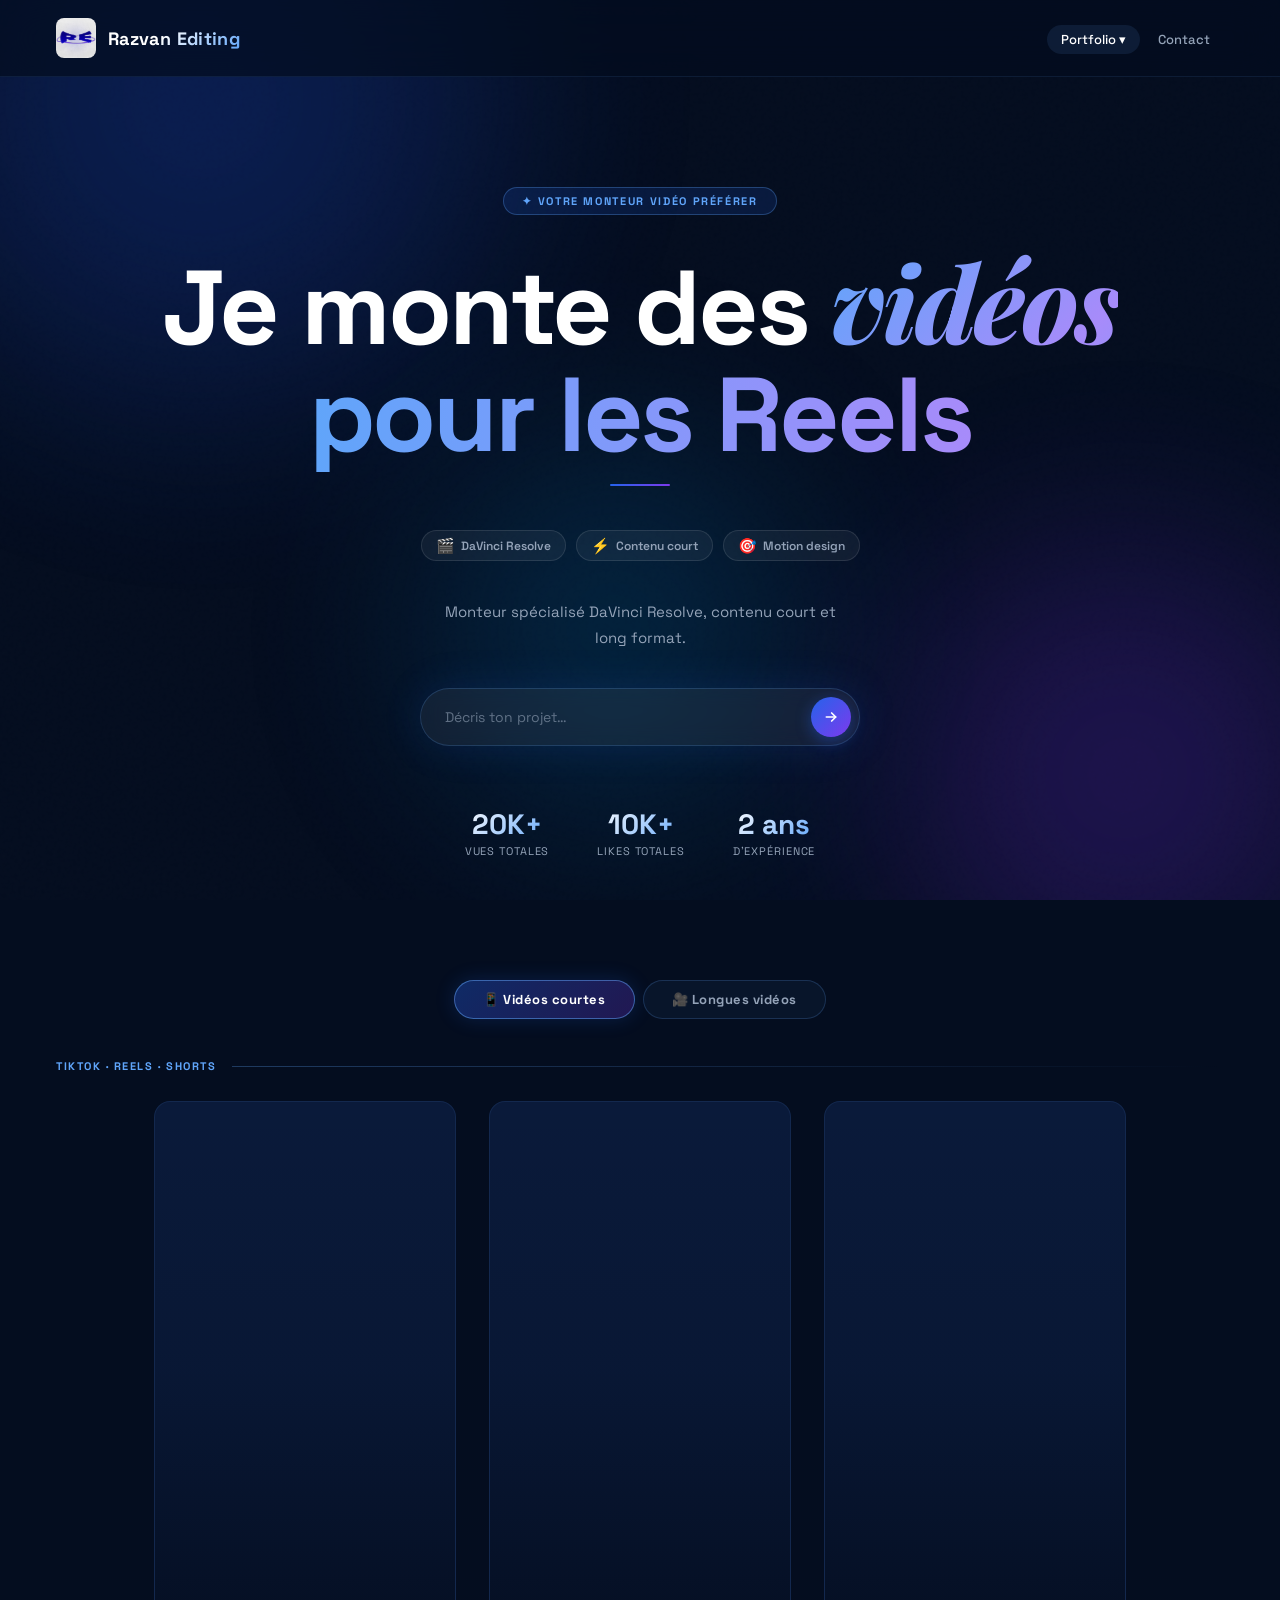
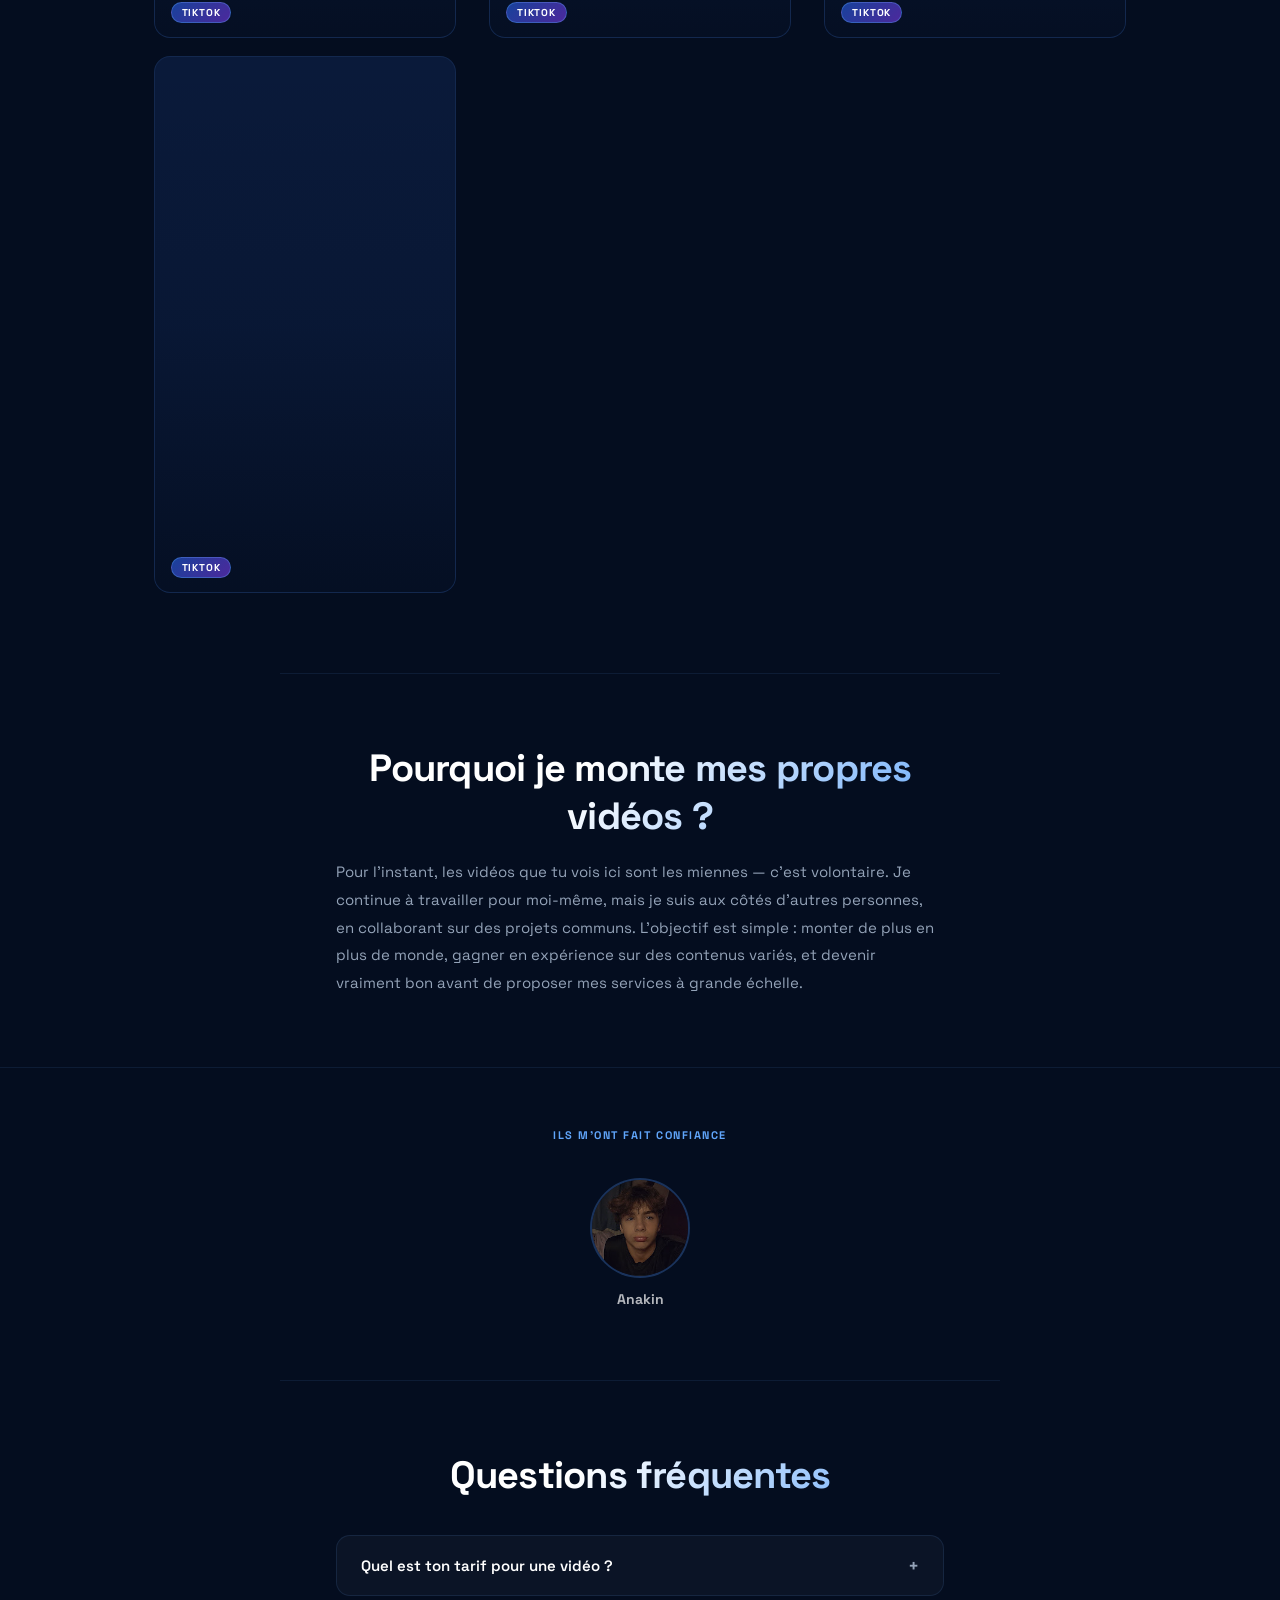
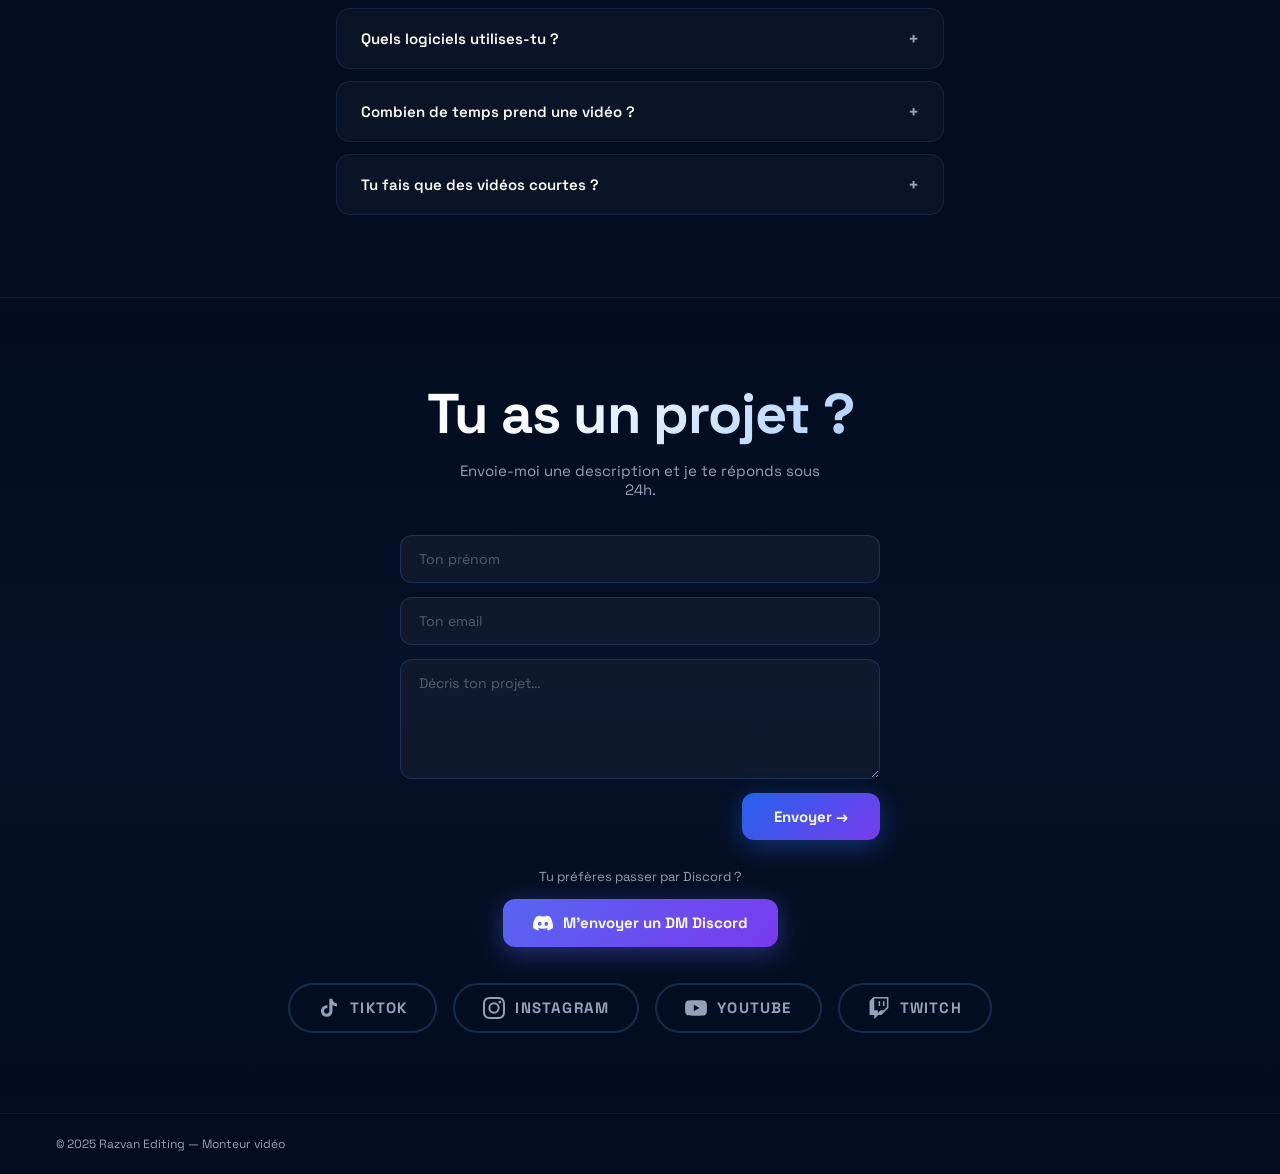
==== index.html @ 9ea4e670 "Update index.html" ====
<!DOCTYPE html>
<html lang="fr">
<head>
<meta charset="UTF-8"/>
<meta name="viewport" content="width=device-width,initial-scale=1.0"/>
<title>Razvan — Monteur vidéo</title>
<link rel="icon" href="favicon.ico"/>
<link href="https://fonts.googleapis.com/css2?family=Space+Grotesk:wght@400;500;700;800&family=Playfair+Display:ital@1&display=swap" rel="stylesheet"/>
<style>
*,*::before,*::after{box-sizing:border-box;margin:0;padding:0}
:root{
  --deep:#040d1f;
  --mid:#0a1a3a;
  --bright:#1a3a7a;
  --glow:#2563eb;
  --light:#60a5fa;
  --pale:#bfdbfe;
  --violet:#7c3aed;
  --white:#ffffff;
  --gray:#94a3b8;
  --radius:16px;
  --gap:18px;
}
html{scroll-behavior:smooth}
body{background:var(--deep);color:var(--white);font-family:'Space Grotesk',sans-serif;min-height:100vh;overflow-x:hidden}
body::before{content:'';position:fixed;inset:0;background-image:url("data:image/svg+xml,%3Csvg viewBox='0 0 256 256' xmlns='http://www.w3.org/2000/svg'%3E%3Cfilter id='n'%3E%3CfeTurbulence type='fractalNoise' baseFrequency='0.9' numOctaves='4' stitchTiles='stitch'/%3E%3C/filter%3E%3Crect width='100%25' height='100%25' filter='url(%23n)' opacity='0.04'/%3E%3C/svg%3E");pointer-events:none;z-index:0;opacity:.4}

/* orbs */
.bg-orbs{position:fixed;inset:0;pointer-events:none;z-index:0;overflow:hidden}
.orb{position:absolute;border-radius:50%;filter:blur(90px);opacity:.32;animation:drift 14s ease-in-out infinite}
.orb1{width:700px;height:700px;background:radial-gradient(circle,#1d4ed8,transparent);top:-250px;left:-150px}
.orb2{width:550px;height:550px;background:radial-gradient(circle,#6d28d9,transparent);bottom:-150px;right:-120px;animation-delay:-5s}
.orb3{width:450px;height:450px;background:radial-gradient(circle,#0369a1,transparent);top:45%;left:48%;transform:translateX(-50%);animation-delay:-10s}
@keyframes drift{0%,100%{transform:translateY(0) scale(1)}50%{transform:translateY(-28px) scale(1.04)}}

/* ── NAV ── */
nav{position:sticky;top:0;z-index:200;display:flex;align-items:center;justify-content:space-between;padding:18px 56px;background:rgba(4,13,31,.72);backdrop-filter:blur(22px);border-bottom:1px solid rgba(96,165,250,.1)}
.logo-wrap{display:flex;align-items:center;gap:12px;text-decoration:none;cursor:pointer}
#logo-img{width:40px;height:40px;object-fit:contain;display:none;border-radius:8px}
.logo-svg-default{width:40px;height:40px;flex-shrink:0}
.logo-name{font-size:18px;font-weight:800;letter-spacing:.02em;background:linear-gradient(135deg,var(--white) 40%,var(--light));-webkit-background-clip:text;-webkit-text-fill-color:transparent;background-clip:text}
.nav-links{display:flex;gap:4px;list-style:none}
.nav-links a{font-size:13px;color:var(--gray);text-decoration:none;transition:color .2s;font-weight:500;padding:6px 14px;border-radius:20px}
.nav-links a:hover,.nav-links a.active{color:var(--white);background:rgba(96,165,250,.1)}
.nav-dropdown{position:relative}
.nav-dropdown-menu{display:none;position:absolute;top:100%;left:0;background:rgba(10,26,58,.95);backdrop-filter:blur(20px);border:1px solid rgba(96,165,250,.15);border-radius:12px;padding:8px;min-width:200px;z-index:300;flex-direction:column;gap:2px}
.nav-dropdown:hover .nav-dropdown-menu{display:flex}
.nav-dropdown-menu a{font-size:13px;color:var(--gray);text-decoration:none;padding:8px 14px;border-radius:8px;transition:all .2s;white-space:nowrap;display:block}
.nav-dropdown-menu a:hover{color:var(--white);background:rgba(96,165,250,.1)}

/* ── TABS ── */
.tabs-bar{position:relative;z-index:1;display:flex;align-items:center;justify-content:center;gap:8px;padding:32px 56px 0}
.tab-btn{
  font-size:13px;font-weight:700;letter-spacing:.04em;
  padding:10px 28px;border-radius:30px;border:1.5px solid rgba(96,165,250,.2);
  background:rgba(96,165,250,.05);color:var(--gray);cursor:pointer;
  transition:all .25s;font-family:'Space Grotesk',sans-serif;
}
.tab-btn:hover{color:var(--white);border-color:rgba(96,165,250,.4)}
.tab-btn.active{background:linear-gradient(135deg,rgba(37,99,235,.35),rgba(124,58,237,.25));border-color:rgba(96,165,250,.5);color:var(--white);box-shadow:0 0 20px rgba(37,99,235,.2)}

/* ── HERO ── */
.hero{position:relative;z-index:1;display:flex;flex-direction:column;align-items:center;justify-content:center;text-align:center;padding:110px 24px 90px;min-height:90vh}
.hero-tag{display:inline-block;font-size:11px;font-weight:700;letter-spacing:.15em;text-transform:uppercase;color:var(--light);background:rgba(37,99,235,.15);border:1px solid rgba(96,165,250,.3);border-radius:20px;padding:6px 18px;margin-bottom:32px;animation:fadeDown .8s ease both}
.hero-h1{font-size:clamp(48px,8.5vw,105px);font-weight:800;line-height:1.02;letter-spacing:-.03em;margin-bottom:12px}
.word{display:inline-block;opacity:0;transform:translateY(40px);animation:wordUp .7s ease forwards}
.word-plain{color:var(--white)}
.word-grad{background:linear-gradient(135deg,var(--light) 0%,#a78bfa 50%,var(--light) 100%);background-size:200% auto;-webkit-background-clip:text;-webkit-text-fill-color:transparent;background-clip:text;animation:wordUp .7s ease forwards,shimmer 4s linear infinite 1s}
.word-italic{font-family:'Playfair Display',serif;font-style:italic}
@keyframes wordUp{to{opacity:1;transform:translateY(0)}}
@keyframes shimmer{0%{background-position:0% center}100%{background-position:200% center}}
@keyframes fadeDown{from{opacity:0;transform:translateY(-16px)}to{opacity:1;transform:translateY(0)}}
#rotateur{display:block;background:linear-gradient(90deg,var(--light),#a78bfa);-webkit-background-clip:text;-webkit-text-fill-color:transparent;background-clip:text;transition:opacity .3s,transform .3s;min-height:1.05em}
.hero-tools{display:flex;align-items:center;gap:10px;margin:20px 0;flex-wrap:wrap;justify-content:center;animation:fadeDown 1s .7s ease both}
.tool-badge{display:flex;align-items:center;gap:6px;font-size:12px;font-weight:600;color:var(--gray);background:rgba(255,255,255,.05);border:1px solid rgba(255,255,255,.1);border-radius:20px;padding:5px 14px}
.tool-badge span{font-size:15px}
.hero-sub{color:var(--gray);font-size:15px;max-width:400px;line-height:1.7;margin:18px auto 38px;animation:fadeDown 1s .9s ease both}
.hero-line{width:60px;height:2px;margin:0 auto 24px;background:linear-gradient(90deg,var(--glow),var(--violet));border-radius:2px;animation:fadeDown 1s .65s ease both}
.hero-form{display:flex;align-items:center;gap:10px;background:rgba(255,255,255,.06);border:1.5px solid rgba(96,165,250,.2);border-radius:50px;padding:8px 8px 8px 24px;max-width:440px;width:100%;backdrop-filter:blur(10px);box-shadow:0 0 40px rgba(37,99,235,.15);animation:fadeDown 1s 1.1s ease both}
.hero-form input{flex:1;border:none;outline:none;background:transparent;font-family:'Space Grotesk',sans-serif;font-size:14px;color:var(--white)}
.hero-form input::placeholder{color:rgba(148,163,184,.6)}
.hero-form button{width:40px;height:40px;border:none;border-radius:50%;background:linear-gradient(135deg,var(--glow),var(--violet));color:#fff;cursor:pointer;display:flex;align-items:center;justify-content:center;flex-shrink:0;transition:transform .15s,box-shadow .2s;box-shadow:0 4px 16px rgba(37,99,235,.4)}
.hero-form button:hover{transform:scale(1.1);box-shadow:0 6px 24px rgba(37,99,235,.6)}
.hero-form button svg{width:16px;height:16px}
.stats-bar{display:flex;gap:48px;margin-top:60px;flex-wrap:wrap;justify-content:center;animation:fadeDown 1s 1.3s ease both}
.stat{text-align:center}
.stat-num{font-size:28px;font-weight:800;background:linear-gradient(135deg,var(--white),var(--light));-webkit-background-clip:text;-webkit-text-fill-color:transparent;background-clip:text}
.stat-label{font-size:11px;color:var(--gray);letter-spacing:.08em;text-transform:uppercase;margin-top:2px}

/* ── SECTION HEADER ── */
.sec-head{position:relative;z-index:1;padding:40px 56px 28px;display:flex;align-items:center;gap:16px;flex-wrap:wrap}
.sec-head h2{font-size:11px;font-weight:700;letter-spacing:.14em;text-transform:uppercase;color:var(--light);white-space:nowrap}
.sec-head-line{flex:1;height:1px;background:linear-gradient(90deg,rgba(96,165,250,.3),transparent)}

/* ── GRILLE TIKTOK (9:16) ── */
.grid-tiktok{position:relative;z-index:1;display:grid;grid-template-columns:repeat(3,1fr);gap:var(--gap);padding:0 56px 80px;max-width:1100px;margin:0 auto;justify-items:center}
.card-tiktok{aspect-ratio:9/16;width:100%}
@media(max-width:700px){.grid-tiktok{grid-template-columns:repeat(2,1fr);padding:0 20px 60px;max-width:600px}}
@media(max-width:430px){.grid-tiktok{grid-template-columns:1fr;padding:0 16px 50px;max-width:280px}}

/* ── GRILLE LONGUES VIDÉOS (16:9) ── */
.grid-long{position:relative;z-index:1;display:grid;grid-template-columns:repeat(2,1fr);gap:24px;padding:0 56px 80px;max-width:960px;margin:0 auto;justify-items:center}
@media(max-width:700px){.grid-long{grid-template-columns:1fr;padding:0 20px 60px}}

/* ── CARD BASE ── */
.card-wrap{display:flex;flex-direction:column;opacity:0;transform:translateY(30px);transition:opacity .5s,transform .5s;text-decoration:none;color:var(--white);}
.card-wrap.visible{opacity:1;transform:translateY(0)}
.card{position:relative;border-radius:var(--radius);overflow:hidden;background:var(--mid);border:1px solid rgba(96,165,250,.1);cursor:pointer;transition:transform .3s cubic-bezier(.34,1.56,.64,1),box-shadow .3s;display:block;}
.card-wrap.visible .card:hover{transform:translateY(-6px) scale(1.02);box-shadow:0 24px 60px rgba(37,99,235,.3),0 0 0 1px rgba(96,165,250,.3)}
.card img,.card video,.card iframe{width:100%;height:100%;object-fit:cover;display:block;transition:transform .4s;border:none;}
.card:hover img,.card:hover video{transform:scale(1.04)}
.card::after{content:'';position:absolute;inset:0;background:linear-gradient(to top,rgba(4,13,31,.85) 0%,rgba(4,13,31,.2) 50%,transparent 100%);pointer-events:none}
.card::before{content:'';position:absolute;inset:0;border-radius:var(--radius);z-index:3;box-shadow:inset 0 0 0 1.5px rgba(96,165,250,0);transition:box-shadow .3s;pointer-events:none}
.card-wrap.visible .card:hover::before{box-shadow:inset 0 0 0 1.5px rgba(96,165,250,.5)}

/* description sous la card */
.card-desc{font-size:13px;color:var(--gray);line-height:1.6;padding:12px 4px 4px;display:none;}
.card-desc.has-text{display:block;}

/* tiktok cards = 9:16 avec bords arrondis */
.card-tiktok{border-radius:var(--radius)!important;aspect-ratio:9/16;width:100%}
.card-wrap.visible .card-tiktok:hover{transform:scale(1.03);box-shadow:0 0 0 2px rgba(96,165,250,.6)}
/* long cards = 16:9 mais plus petit */
.card-long{aspect-ratio:16/9;width:100%}
.card-long .card-media{width:100%;height:100%;object-fit:cover}

.card-label{position:absolute;bottom:56px;left:16px;right:16px;z-index:2;font-size:clamp(15px,2.2vw,20px);font-weight:800;text-shadow:0 2px 10px rgba(0,0,0,.5);line-height:1.2}
.card-long .card-label{bottom:46px;font-size:14px}
.card-meta{position:absolute;bottom:14px;left:16px;right:16px;z-index:2;display:flex;align-items:center;justify-content:space-between;gap:8px}
.card-views{font-size:12px;color:rgba(255,255,255,.65);font-weight:600}
.badge{font-size:10px;font-weight:700;letter-spacing:.08em;text-transform:uppercase;background:linear-gradient(135deg,rgba(37,99,235,.6),rgba(124,58,237,.6));backdrop-filter:blur(8px);border:1px solid rgba(96,165,250,.35);color:#fff;border-radius:20px;padding:3px 10px}

/* duration badge for long videos */
.duration-badge{position:absolute;top:12px;right:12px;z-index:3;font-size:11px;font-weight:700;background:rgba(0,0,0,.7);backdrop-filter:blur(4px);color:#fff;border-radius:6px;padding:3px 8px}

/* ── TAB PANELS ── */
.tab-panel{display:none}.tab-panel.active{display:block}

/* ── CONTACT ── */
.about-section{position:relative;z-index:1;padding:70px 56px;border-top:1px solid rgba(96,165,250,.1);max-width:720px;margin:0 auto;text-align:center}
.about-section h2{font-size:clamp(24px,3.2vw,38px);font-weight:800;letter-spacing:-.02em;margin-bottom:18px;background:linear-gradient(135deg,var(--white) 40%,var(--light));-webkit-background-clip:text;-webkit-text-fill-color:transparent;background-clip:text}
.about-section p{color:var(--gray);font-size:15px;line-height:1.85;white-space:pre-line;text-align:left}
.contact-section{position:relative;z-index:1;padding:80px 56px;text-align:center;border-top:1px solid rgba(96,165,250,.1)}
.contact-section::before{content:'';position:absolute;inset:0;background:linear-gradient(180deg,transparent,rgba(37,99,235,.05),transparent);pointer-events:none}
.contact-section h2{font-size:clamp(30px,4.5vw,56px);font-weight:800;letter-spacing:-.02em;margin-bottom:12px;background:linear-gradient(135deg,var(--white) 40%,var(--light));-webkit-background-clip:text;-webkit-text-fill-color:transparent;background-clip:text}
.contact-section p{color:var(--gray);font-size:15px;margin-bottom:36px;max-width:360px;margin-left:auto;margin-right:auto}
.contact-form{display:flex;flex-direction:column;gap:14px;width:100%;max-width:480px;margin:0 auto}
.contact-form input,.contact-form textarea{width:100%;padding:14px 18px;border-radius:12px;border:1.5px solid rgba(96,165,250,.2);background:rgba(255,255,255,.04);font-family:'Space Grotesk',sans-serif;font-size:14px;color:var(--white);outline:none;resize:vertical;transition:border-color .2s,box-shadow .2s}
.contact-form input:focus,.contact-form textarea:focus{border-color:var(--glow);box-shadow:0 0 0 3px rgba(37,99,235,.2)}
.contact-form input::placeholder,.contact-form textarea::placeholder{color:rgba(148,163,184,.5)}
.contact-form textarea{min-height:120px}
.btn-primary{padding:14px 32px;background:linear-gradient(135deg,var(--glow),var(--violet));color:#fff;border:none;border-radius:12px;font-family:'Space Grotesk',sans-serif;font-size:15px;font-weight:700;cursor:pointer;transition:opacity .2s,transform .15s,box-shadow .2s;align-self:flex-end;box-shadow:0 6px 24px rgba(37,99,235,.4)}
.btn-primary:hover{opacity:.9;transform:translateY(-2px);box-shadow:0 10px 32px rgba(37,99,235,.5)}
.socials{display:flex;gap:16px;margin-top:36px;flex-wrap:wrap;justify-content:center}
.social-link{font-size:15px;font-weight:700;letter-spacing:.08em;text-transform:uppercase;color:var(--gray);text-decoration:none;border:2px solid rgba(96,165,250,.2);border-radius:30px;padding:12px 28px;transition:color .2s,border-color .2s,background .2s}
.social-link:hover{color:var(--white);border-color:var(--light);background:rgba(37,99,235,.15)}

/* ── FOOTER ── */
footer{position:relative;z-index:1;padding:22px 56px;border-top:1px solid rgba(96,165,250,.08);display:flex;justify-content:space-between;align-items:center;font-size:12px;color:var(--gray);flex-wrap:wrap;gap:10px}

/* ── CLIENTS ── */
.clients-section{position:relative;z-index:1;padding:60px 56px;text-align:center;border-top:1px solid rgba(96,165,250,.1)}
.clients-section h2{font-size:11px;font-weight:700;letter-spacing:.14em;text-transform:uppercase;color:var(--light);margin-bottom:36px}
.clients-grid{display:flex;justify-content:center;gap:48px;flex-wrap:wrap;align-items:center}
.client-card{display:flex;flex-direction:column;align-items:center;gap:12px;opacity:.7;transition:opacity .3s}
.client-card:hover{opacity:1}
.client-avatar{width:100px;height:100px;border-radius:50%;border:2px solid rgba(96,165,250,.3);overflow:hidden;background:var(--mid);transition:transform .3s,border-color .3s}
.client-card:hover .client-avatar{transform:scale(1.08);border-color:var(--light)}
.client-avatar img{width:100%;height:100%;object-fit:cover}
.client-name{font-size:14px;font-weight:700;color:var(--white)}
.client-role{font-size:12px;color:var(--gray)}

/* ── FAQ ── */
.faq-section{position:relative;z-index:1;padding:70px 56px;max-width:720px;margin:0 auto;text-align:center;border-top:1px solid rgba(96,165,250,.1)}
.faq-section h2{font-size:clamp(24px,3.2vw,38px);font-weight:800;letter-spacing:-.02em;margin-bottom:36px;background:linear-gradient(135deg,var(--white) 40%,var(--light));-webkit-background-clip:text;-webkit-text-fill-color:transparent;background-clip:text}
.faq-item{border:1.5px solid rgba(96,165,250,.12);border-radius:14px;margin-bottom:12px;overflow:hidden;background:rgba(255,255,255,.03);transition:border-color .3s}
.faq-item.open{border-color:rgba(96,165,250,.3)}
.faq-q{display:flex;align-items:center;justify-content:space-between;padding:18px 24px;cursor:pointer;font-size:15px;font-weight:600;color:var(--white);transition:color .2s}
.faq-q:hover{color:var(--light)}
.faq-arrow{font-size:18px;color:var(--gray);transition:transform .3s;flex-shrink:0;margin-left:12px}
.faq-item.open .faq-arrow{transform:rotate(45deg)}
.faq-a{max-height:0;overflow:hidden;transition:max-height .4s ease,padding .4s ease;padding:0 24px}
.faq-item.open .faq-a{max-height:300px;padding:0 24px 18px}
.faq-a p{font-size:14px;color:var(--gray);line-height:1.7;text-align:left}



/* ── TOAST ── */
#toast{position:fixed;bottom:32px;left:50%;transform:translateX(-50%) translateY(80px);background:linear-gradient(135deg,var(--glow),var(--violet));color:#fff;font-size:14px;font-weight:600;padding:12px 28px;border-radius:40px;opacity:0;transition:opacity .3s,transform .3s;z-index:9999;pointer-events:none;box-shadow:0 8px 32px rgba(37,99,235,.5)}
#toast.show{opacity:1;transform:translateX(-50%) translateY(0)}

/* ═══════════════════════════════
   ADMIN OVERLAY
═══════════════════════════════ */
#admin-overlay{display:none;position:fixed;inset:0;z-index:1000;background:rgba(4,13,31,.96);backdrop-filter:blur(18px);overflow-y:auto}
#admin-overlay.open{display:block}
.admin-wrap{max-width:860px;margin:0 auto;padding:48px 24px 80px}
.admin-header{display:flex;align-items:center;justify-content:space-between;margin-bottom:40px;padding-bottom:20px;border-bottom:1px solid rgba(96,165,250,.2)}
.admin-header h2{font-size:20px;font-weight:800;background:linear-gradient(135deg,var(--white),var(--light));-webkit-background-clip:text;-webkit-text-fill-color:transparent;background-clip:text}
.admin-close{width:36px;height:36px;border-radius:50%;border:1.5px solid rgba(96,165,250,.3);background:transparent;color:var(--gray);cursor:pointer;font-size:18px;display:flex;align-items:center;justify-content:center;transition:all .2s}
.admin-close:hover{color:var(--white);border-color:var(--white)}

/* Login */
#admin-login{display:flex;flex-direction:column;gap:16px;max-width:340px;margin:80px auto}
#admin-login h3{font-size:18px;font-weight:700;text-align:center;color:var(--white)}
#admin-login p{font-size:13px;color:var(--gray);text-align:center}
.admin-input{width:100%;padding:13px 18px;border-radius:10px;border:1.5px solid rgba(96,165,250,.2);background:rgba(255,255,255,.05);font-family:'Space Grotesk',sans-serif;font-size:14px;color:var(--white);outline:none}
.admin-input:focus{border-color:var(--glow);box-shadow:0 0 0 3px rgba(37,99,235,.2)}
.admin-input::placeholder{color:rgba(148,163,184,.5)}
.admin-btn{padding:13px;border-radius:10px;background:linear-gradient(135deg,var(--glow),var(--violet));color:#fff;border:none;font-family:'Space Grotesk',sans-serif;font-size:14px;font-weight:700;cursor:pointer;transition:opacity .2s}
.admin-btn:hover{opacity:.88}
#login-error{color:#f87171;font-size:13px;text-align:center;display:none}

/* Admin Tabs */
#admin-panel{display:none}
.admin-tabs{display:flex;gap:8px;margin-bottom:28px;flex-wrap:wrap}
.admin-tab-btn{padding:8px 22px;border-radius:20px;border:1.5px solid rgba(96,165,250,.2);background:transparent;color:var(--gray);font-family:'Space Grotesk',sans-serif;font-size:13px;font-weight:600;cursor:pointer;transition:all .2s}
.admin-tab-btn.active{background:rgba(37,99,235,.25);border-color:rgba(96,165,250,.5);color:var(--white)}
.admin-sub{display:none}.admin-sub.active{display:block}

/* Settings section */
.settings-grid{display:grid;grid-template-columns:repeat(2,1fr);gap:16px;margin-bottom:24px}
@media(max-width:600px){.settings-grid{grid-template-columns:1fr}}
.settings-card{background:rgba(255,255,255,.04);border:1.5px solid rgba(96,165,250,.12);border-radius:14px;padding:20px}
.settings-card h4{font-size:12px;font-weight:700;letter-spacing:.1em;text-transform:uppercase;color:var(--light);margin-bottom:16px}
.field-row{margin-bottom:14px}
.field-label{font-size:11px;color:var(--gray);font-weight:600;letter-spacing:.06em;text-transform:uppercase;margin-bottom:6px}
.field-input{width:100%;padding:10px 14px;border-radius:8px;border:1.5px solid rgba(96,165,250,.15);background:rgba(255,255,255,.04);font-family:'Space Grotesk',sans-serif;font-size:13px;color:var(--white);outline:none}
.field-input:focus{border-color:var(--glow)}
.field-input::placeholder{color:rgba(148,163,184,.4)}

/* logo upload */
.logo-preview-wrap{display:flex;align-items:center;gap:14px;margin-bottom:14px}
.logo-preview-box{width:56px;height:56px;border-radius:10px;border:1.5px solid rgba(96,165,250,.2);background:rgba(255,255,255,.05);display:flex;align-items:center;justify-content:center;overflow:hidden;flex-shrink:0}
.logo-preview-box img{width:100%;height:100%;object-fit:contain}
.upload-btn-label{display:inline-block;padding:9px 18px;border-radius:8px;border:1.5px solid rgba(96,165,250,.3);background:rgba(37,99,235,.1);color:var(--light);font-size:13px;font-weight:600;cursor:pointer;transition:all .2s}
.upload-btn-label:hover{background:rgba(37,99,235,.25);border-color:var(--light)}
#logo-file-input{display:none}
.remove-logo-btn{background:rgba(248,113,113,.1);border:1px solid rgba(248,113,113,.3);color:#f87171;border-radius:8px;padding:6px 14px;font-size:12px;font-weight:600;cursor:pointer;transition:all .2s;font-family:'Space Grotesk',sans-serif}
.remove-logo-btn:hover{background:rgba(248,113,113,.25)}
.client-admin-item{display:flex;align-items:center;gap:14px;padding:14px;border-radius:12px;border:1.5px solid rgba(96,165,250,.12);background:rgba(255,255,255,.03);margin-bottom:10px}
.client-admin-avatar{width:56px;height:56px;border-radius:50%;overflow:hidden;background:rgba(255,255,255,.06);border:1.5px solid rgba(96,165,250,.2);display:flex;align-items:center;justify-content:center;flex-shrink:0;font-size:20px;font-weight:800;color:var(--light)}
.client-admin-avatar img{width:100%;height:100%;object-fit:cover}
.client-admin-fields{flex:1;min-width:0;display:flex;flex-direction:column;gap:8px}
.client-admin-fields .field-input{max-width:280px}
.client-admin-actions{display:flex;gap:8px;flex-wrap:wrap;align-items:center}
.client-admin-actions input[type=file]{display:none}

/* video items */
.video-item{background:rgba(255,255,255,.04);border:1.5px solid rgba(96,165,250,.12);border-radius:14px;padding:20px;margin-bottom:14px}
.video-item-header{display:flex;align-items:center;justify-content:space-between;margin-bottom:16px}
.video-item-num{font-size:11px;font-weight:700;letter-spacing:.1em;text-transform:uppercase;color:var(--light)}
.video-item-del{background:rgba(248,113,113,.12);border:1px solid rgba(248,113,113,.3);color:#f87171;border-radius:8px;padding:5px 12px;font-size:12px;font-weight:600;cursor:pointer;transition:all .2s}
.video-item-del:hover{background:rgba(248,113,113,.3)}
.field-grid{display:grid;grid-template-columns:1fr 1fr;gap:12px}
.field-full{grid-column:1/-1}

/* admin actions */
.admin-actions{display:flex;gap:12px;margin-top:28px;flex-wrap:wrap;align-items:center}
.admin-actions button{padding:11px 22px;border-radius:10px;font-family:'Space Grotesk',sans-serif;font-size:13px;font-weight:700;cursor:pointer;transition:all .2s}
.add-vid-btn{background:rgba(37,99,235,.18);border:1.5px solid rgba(96,165,250,.3);color:var(--light)}
.add-vid-btn:hover{background:rgba(37,99,235,.3)}
.save-btn{background:linear-gradient(135deg,var(--glow),var(--violet));border:none;color:#fff;box-shadow:0 6px 20px rgba(37,99,235,.4)}
.save-btn:hover{opacity:.9;transform:translateY(-1px)}
.logout-btn{background:transparent;border:1.5px solid rgba(148,163,184,.2);color:var(--gray);margin-left:auto}
.logout-btn:hover{color:var(--white);border-color:var(--white)}

@media(max-width:600px){nav{padding:14px 18px}.sec-head,.tabs-bar{padding-left:18px;padding-right:18px}.grid-long,.contact-section,footer{padding-left:16px;padding-right:16px}footer{flex-direction:column;text-align:center}.tabs-bar{padding:20px 12px 0;gap:6px}.tab-btn{font-size:12px;padding:8px 14px}}
  /* ── CHAT WIDGET ── */
#chat-widget{position:fixed;bottom:24px;right:24px;z-index:9998}
#chat-fab{width:56px;height:56px;border-radius:50%;border:none;background:linear-gradient(135deg,var(--glow),var(--violet));color:#fff;font-size:24px;cursor:pointer;box-shadow:0 4px 24px rgba(37,99,235,.5);transition:transform .2s,box-shadow .2s;display:flex;align-items:center;justify-content:center}
#chat-fab:hover{transform:scale(1.1);box-shadow:0 8px 32px rgba(37,99,235,.6)}
#chat-fab svg{width:26px;height:26px}
#chat-panel{position:absolute;bottom:72px;right:0;width:340px;max-height:480px;background:rgba(10,26,58,.95);backdrop-filter:blur(20px);border:1px solid rgba(96,165,250,.2);border-radius:16px;overflow:hidden;display:none;flex-direction:column;box-shadow:0 16px 48px rgba(0,0,0,.5)}
#chat-panel.open{display:flex}
#chat-header{padding:14px 18px;background:linear-gradient(135deg,rgba(37,99,235,.3),rgba(124,58,237,.2));display:flex;align-items:center;justify-content:space-between;flex-shrink:0}
#chat-header h3{font-size:14px;font-weight:700}
#chat-close{width:28px;height:28px;border-radius:50%;border:none;background:rgba(255,255,255,.1);color:var(--gray);cursor:pointer;font-size:14px;display:flex;align-items:center;justify-content:center;transition:all .2s}
#chat-close:hover{color:var(--white);background:rgba(255,255,255,.2)}
#chat-messages{flex:1;overflow-y:auto;padding:14px 18px;display:flex;flex-direction:column;gap:10px;max-height:320px}
.chat-msg{font-size:13px;line-height:1.5;padding:10px 14px;border-radius:12px;max-width:85%;animation:fadeUp .3s ease both}
.chat-msg.incoming{background:rgba(255,255,255,.08);color:var(--white);align-self:flex-start;border-bottom-left-radius:4px}
.chat-msg.outgoing{background:linear-gradient(135deg,var(--glow),var(--violet));color:#fff;align-self:flex-end;border-bottom-right-radius:4px}
.chat-msg.system{background:rgba(96,165,250,.1);color:var(--light);align-self:center;font-size:12px;max-width:90%;border-radius:20px;padding:6px 14px}
@keyframes fadeUp{from{opacity:0;transform:translateY(10px)}to{opacity:1;transform:translateY(0)}}
#chat-input-area{padding:12px 14px;border-top:1px solid rgba(96,165,250,.1);display:flex;gap:8px;flex-shrink:0}
#chat-input{flex:1;padding:10px 14px;border-radius:10px;border:1.5px solid rgba(96,165,250,.2);background:rgba(255,255,255,.05);font-family:'Space Grotesk',sans-serif;font-size:13px;color:var(--white);outline:none}
#chat-input:focus{border-color:var(--glow)}
#chat-input::placeholder{color:rgba(148,163,184,.5)}
#chat-send{width:40px;height:40px;border:none;border-radius:10px;background:linear-gradient(135deg,var(--glow),var(--violet));color:#fff;cursor:pointer;display:flex;align-items:center;justify-content:center;flex-shrink:0;transition:transform .15s,box-shadow .2s}
#chat-send:hover{transform:scale(1.05);box-shadow:0 4px 16px rgba(37,99,235,.4)}
#chat-send svg{width:16px;height:16px}

/* ── CHAT ADMIN ── */
.chat-admin-messages{display:flex;flex-direction:column;gap:8px;max-height:350px;overflow-y:auto;padding:10px;background:rgba(0,0,0,.2);border-radius:10px;margin-bottom:12px}
.chat-admin-msg{font-size:13px;line-height:1.5;padding:10px 14px;border-radius:12px;max-width:85%;animation:fadeUp .3s ease both}
.chat-admin-msg.visitor{background:rgba(255,255,255,.08);color:var(--white);align-self:flex-start;border-bottom-left-radius:4px}
.chat-admin-msg.admin-reply{background:linear-gradient(135deg,var(--glow),var(--violet));color:#fff;align-self:flex-end;border-bottom-right-radius:4px}
.chat-admin-msg .chat-meta{font-size:11px;color:var(--gray);margin-top:4px;display:flex;justify-content:space-between;gap:8px}
.chat-admin-msg .chat-sender{font-weight:700;color:var(--light)}
.chat-admin-empty{text-align:center;color:var(--gray);font-size:13px;padding:20px}
.chat-admin-input-area{display:flex;gap:8px;align-items:center}
.chat-admin-input{flex:1;padding:10px 14px;border-radius:10px;border:1.5px solid rgba(96,165,250,.2);background:rgba(255,255,255,.05);font-family:'Space Grotesk',sans-serif;font-size:13px;color:var(--white);outline:none}
.chat-admin-input:focus{border-color:var(--glow)}
.chat-admin-input::placeholder{color:rgba(148,163,184,.5)}
.chat-admin-send{padding:10px 18px;border:none;border-radius:10px;background:linear-gradient(135deg,var(--glow),var(--violet));color:#fff;font-family:'Space Grotesk',sans-serif;font-size:13px;font-weight:700;cursor:pointer;transition:opacity .2s,transform .15s;white-space:nowrap}
.chat-admin-send:hover{opacity:.9;transform:translateY(-1px)}
.chat-admin-clear{margin-left:8px;padding:10px 14px;border:1.5px solid rgba(248,113,113,.3);background:rgba(248,113,113,.1);color:#f87171;border-radius:10px;font-family:'Space Grotesk',sans-serif;font-size:12px;font-weight:600;cursor:pointer;transition:all .2s;white-space:nowrap}
.chat-admin-clear:hover{background:rgba(248,113,113,.25)}
.chat-admin-status{font-size:12px;color:var(--gray);margin-bottom:8px}
.chat-admin-status.connected{color:#22c55e}
.chat-admin-status.error{color:#f87171}
</style>
</head>
<body>

<div class="bg-orbs"><div class="orb orb1"></div><div class="orb orb2"></div><div class="orb orb3"></div></div>

<!-- ── NAV ── -->
<nav>
  <div class="logo-wrap" id="logo-wrap">
    <!-- Logo SVG par défaut -->
    <svg class="logo-svg-default" id="logo-svg-default" viewBox="0 0 40 40" fill="none" xmlns="http://www.w3.org/2000/svg">
      <defs>
        <linearGradient id="lg1" x1="0" y1="0" x2="40" y2="40" gradientUnits="userSpaceOnUse"><stop offset="0%" stop-color="#60a5fa"/><stop offset="100%" stop-color="#a78bfa"/></linearGradient>
        <linearGradient id="lg2" x1="0" y1="40" x2="40" y2="0" gradientUnits="userSpaceOnUse"><stop offset="0%" stop-color="#2563eb"/><stop offset="100%" stop-color="#7c3aed"/></linearGradient>
      </defs>
      <rect width="40" height="40" rx="10" fill="url(#lg2)" opacity=".2"/>
      <path d="M10 8 h8 a7 7 0 0 1 0 14 h-8 Z" stroke="url(#lg1)" stroke-width="2.2" fill="none" stroke-linecap="round" stroke-linejoin="round"/>
      <path d="M18 22 L28 34" stroke="url(#lg1)" stroke-width="2.2" stroke-linecap="round"/>
      <circle cx="32" cy="10" r="3" fill="url(#lg1)"/>
    </svg>
    <!-- Logo image uploadé -->
    <img id="logo-img" src="" alt="Logo"/>
    <span class="logo-name" id="nav-name">Razvan</span>
  </div>
  <ul class="nav-links">
    <li class="nav-dropdown">
      <a href="#portfolio" class="nav-link-item active">Portfolio ▾</a>
      <div class="nav-dropdown-menu">
        <a href="#portfolio" class="nav-link-item" data-nav="short">📱 Vidéos courtes</a>
        <a href="#portfolio" class="nav-link-item" data-nav="long">🎥 Longues vidéos</a>
        <a href="#about">📝 À propos</a>
        <a href="#clients">🤝 Clients</a>
        <a href="#faq">❓ FAQ</a>
      </div>
    </li>
    <li><a href="#contact" class="nav-link-item">Contact</a></li>
  </ul>
</nav>

<!-- ── HERO ── -->
<section class="hero">
  <div class="hero-tag" id="hero-tag">✦ Monteur vidéo disponible</div>
  <h1 class="hero-h1">
    <span class="word word-plain" style="animation-delay:.1s">Je&nbsp;monte&nbsp;des&nbsp;</span><span class="word word-grad word-italic" style="animation-delay:.3s">vidéos</span><br>
    <span id="rotateur" style="opacity:0;transform:translateY(40px);display:inline-block">pour TikTok</span>
  </h1>
  <div class="hero-line"></div>
  <div class="hero-tools">
    <div class="tool-badge"><span>🎬</span> DaVinci Resolve</div>
    <div class="tool-badge"><span>⚡</span> Contenu court</div>
    <div class="tool-badge"><span>🎯</span> Motion design</div>
  </div>
  <p class="hero-sub" id="hero-sub">Monteur spécialisé DaVinci Resolve, contenu court et long format. Basé en France.</p>
  <div class="hero-form">
    <input type="text" id="hero-input" placeholder="Décris ton projet…"/>
    <button id="hero-btn" aria-label="Envoyer">
      <svg viewBox="0 0 24 24" fill="none" stroke="currentColor" stroke-width="2.5" stroke-linecap="round" stroke-linejoin="round"><line x1="5" y1="12" x2="19" y2="12"/><polyline points="13 6 19 12 13 18"/></svg>
    </button>
  </div>
  <div class="stats-bar" id="stats-bar">
    <div class="stat"><div class="stat-num" id="stat1-num">50M+</div><div class="stat-label" id="stat1-lbl">Vues totales</div></div>
    <div class="stat"><div class="stat-num" id="stat2-num">120+</div><div class="stat-label" id="stat2-lbl">Projets livrés</div></div>
    <div class="stat"><div class="stat-num" id="stat3-num">3 ans</div><div class="stat-label" id="stat3-lbl">D'expérience</div></div>
  </div>
</section>

<!-- ── TABS ── -->
<div class="tabs-bar" id="portfolio">
  <button class="tab-btn active" data-tab="short">📱 Vidéos courtes</button>
  <button class="tab-btn" data-tab="long">🎥 Longues vidéos</button>
</div>

<!-- ── PANEL COURTES ── -->
<div class="tab-panel active" id="panel-short">
  <div class="sec-head"><h2>TikTok · Reels · Shorts</h2><div class="sec-head-line"></div></div>
  <div class="grid-tiktok" id="grid-short"></div>
</div>

<!-- ── PANEL LONGUES ── -->
<div class="tab-panel" id="panel-long">
  <div class="sec-head"><h2>Long format · YouTube</h2><div class="sec-head-line"></div></div>
  <div class="grid-long" id="grid-long"></div>
</div>

<!-- ── À PROPOS DU MONTAGE ── -->
<section class="about-section" id="about">
  <h2 id="about-title">Pourquoi je fais du montage</h2>
  <p id="about-text"></p>
</section>


<!-- ── CLIENTS ── -->
<section class="clients-section" id="clients">
  <h2>Ils m'ont fait confiance</h2>
  <div class="clients-grid" id="clients-grid"></div>
</section>

<!-- ── FAQ ── -->
<section class="faq-section" id="faq">
  <h2>Questions fréquentes</h2>
  <div id="faq-list">
    <div class="faq-item">
      <div class="faq-q">Quel est ton tarif pour une vidéo ?<span class="faq-arrow">+</span></div>
      <div class="faq-a"><p>Short, Reel ou TikTok : à partir de 7&euro;<br>Vidéo YouTube de moins de 20 minutes : à partir de 25&euro;<br>Vidéo YouTube de plus de 20 minutes : à partir de 45&euro;</p></div>
    </div>
    <div class="faq-item">
      <div class="faq-q">Quels logiciels utilises-tu ?<span class="faq-arrow">+</span></div>
      <div class="faq-a"><p>Je monte sur DaVinci Resolve, un logiciel professionnel qui me permet de gérer le montage, l'étalonnage et le motion design dans un seul outil.</p></div>
    </div>
    <div class="faq-item">
      <div class="faq-q">Combien de temps prend une vidéo ?<span class="faq-arrow">+</span></div>
      <div class="faq-a"><p>Une vidéo peut me prendre entre 1h et 5h, ça dépend beaucoup du type de vidéo et de la complexité du montage.</p></div>
    </div>
    <div class="faq-item">
      <div class="faq-q">Tu fais que des vidéos courtes ?<span class="faq-arrow">+</span></div>
      <div class="faq-a"><p>Non, je fais aussi des vidéos longues. Tu peux les voir dans l'onglet "Longues vidéos" ci-dessus.</p></div>
    </div>
  </div>
</section>



<!-- ── CONTACT ── -->
<section class="contact-section" id="contact">
  <h2>Tu as un projet ?</h2>
  <p>Envoie-moi une description et je te réponds sous 24h.</p>
  <div class="contact-form">
    <input type="text" id="cf-nom" placeholder="Ton prénom"/>
    <input type="email" id="cf-email" placeholder="Ton email"/>
    <textarea id="cf-msg" placeholder="Décris ton projet…"></textarea>
    <button class="btn-primary" id="cf-btn">Envoyer →</button>
  </div>
  <div id="discord-dm-wrap" style="display:none;margin-top:28px">
    <p style="color:var(--gray);font-size:13px;margin-bottom:14px">Tu préfères passer par Discord ?</p>
    <a id="discord-dm-btn" href="#" target="_blank" rel="noopener"
       style="display:inline-flex;align-items:center;gap:10px;padding:14px 30px;background:linear-gradient(135deg,#5865F2,#7c3aed);color:#fff;border-radius:12px;font-family:'Space Grotesk',sans-serif;font-size:15px;font-weight:700;text-decoration:none;box-shadow:0 6px 24px rgba(88,101,242,.4);transition:opacity .2s,transform .15s">
      <svg viewBox="0 0 24 24" width="20" height="20" fill="currentColor" style="flex-shrink:0"><path d="M20.317 4.369a19.79 19.79 0 0 0-4.885-1.515.074.074 0 0 0-.079.037c-.21.375-.444.864-.608 1.25a18.27 18.27 0 0 0-5.487 0 12.64 12.64 0 0 0-.617-1.25.077.077 0 0 0-.079-.037A19.736 19.736 0 0 0 3.677 4.369a.07.07 0 0 0-.032.027C.533 9.046-.32 13.58.099 18.057a.082.082 0 0 0 .031.057 19.9 19.9 0 0 0 5.993 3.03.078.078 0 0 0 .084-.028 14.09 14.09 0 0 0 1.226-1.994.076.076 0 0 0-.041-.106 13.107 13.107 0 0 1-1.872-.892.077.077 0 0 1-.008-.128c.126-.094.252-.192.372-.291a.074.074 0 0 1 .077-.01c3.927 1.793 8.18 1.793 12.061 0a.073.073 0 0 1 .078.009c.12.099.246.198.373.292a.077.077 0 0 1-.006.127 12.3 12.3 0 0 1-1.873.892.076.076 0 0 0-.04.107c.36.698.772 1.362 1.225 1.993a.076.076 0 0 0 .084.028 19.84 19.84 0 0 0 6.002-3.03.077.077 0 0 0 .032-.054c.5-5.177-.838-9.674-3.549-13.66a.06.06 0 0 0-.031-.029zM8.02 15.331c-1.182 0-2.157-1.085-2.157-2.419 0-1.333.955-2.418 2.157-2.418 1.211 0 2.176 1.094 2.157 2.418 0 1.334-.955 2.419-2.157 2.419zm7.974 0c-1.183 0-2.157-1.085-2.157-2.419 0-1.333.955-2.418 2.157-2.418 1.211 0 2.176 1.094 2.157 2.418 0 1.334-.946 2.419-2.157 2.419z"/></svg>
      M'envoyer un DM Discord
    </a>
  </div>
  <div class="socials" id="socials"></div>
</section>

<footer>
  <span id="footer-txt">© 2025 Razvan — Monteur vidéo</span>
</footer>

<div id="toast">Sauvegardé ✓</div>


<div id="admin-overlay">
  <div class="admin-wrap">
    <div class="admin-header">
      <h2>⚙ Panel Admin</h2>
      <button class="admin-close" id="admin-close-btn">✕</button>
    </div>

    <!-- Login -->
    <div id="admin-login">
      <h3>🔐 Connexion</h3>
      <p>Accès réservé</p>
      <input class="admin-input" type="password" id="admin-pwd" placeholder="Mot de passe"/>
      <div id="login-error">❌ Mot de passe incorrect</div>
      <button class="admin-btn" id="login-btn">Entrer</button>
    </div>

    <!-- Panel -->
    <div id="admin-panel">
      <div class="admin-tabs">
        <button class="admin-tab-btn active" data-atab="settings">⚙ Paramètres</button>
        <button class="admin-tab-btn" data-atab="short">📱 Vidéos courtes</button>
        <button class="admin-tab-btn" data-atab="long">🎥 Longues vidéos</button>
      </div>

      <!-- SETTINGS -->
      <div class="admin-sub active" id="asub-settings">
        <div class="settings-grid">

          <!-- Logo -->
          <div class="settings-card" style="grid-column:1/-1">
            <h4>Logo</h4>
            <div class="logo-preview-wrap">
              <div class="logo-preview-box"><img id="logo-admin-preview" src="" alt=""/></div>
              <div style="display:flex;flex-direction:column;gap:8px">
                <label class="upload-btn-label" for="logo-file-input">📁 Choisir une image</label>
                <input type="file" id="logo-file-input" accept="image/*"/>
                <button class="remove-logo-btn" id="remove-logo-btn">Supprimer le logo</button>
              </div>
            </div>
            <p style="font-size:12px;color:var(--gray)">Formats : PNG, JPG, SVG, WEBP. Le logo remplace l'icône "R" dans la nav.</p>
          </div>

          <!-- Stats -->
          <div class="settings-card">
            <h4>Statistiques affichées</h4>
            <div class="field-row"><div class="field-label">Chiffre 1 (ex: 50M+)</div><input class="field-input" id="s1-num" placeholder="50M+"/></div>
            <div class="field-row"><div class="field-label">Label 1</div><input class="field-input" id="s1-lbl" placeholder="Vues totales"/></div>
            <div class="field-row"><div class="field-label">Chiffre 2 (ex: 120+)</div><input class="field-input" id="s2-num" placeholder="120+"/></div>
            <div class="field-row"><div class="field-label">Label 2</div><input class="field-input" id="s2-lbl" placeholder="Projets livrés"/></div>
            <div class="field-row"><div class="field-label">Chiffre 3 (ex: 3 ans)</div><input class="field-input" id="s3-num" placeholder="3 ans"/></div>
            <div class="field-row"><div class="field-label">Label 3</div><input class="field-input" id="s3-lbl" placeholder="D'expérience"/></div>
          </div>
          
          <!-- Infos générales -->
          <div class="settings-card">
            <h4>Infos générales</h4>
            <div class="field-row"><div class="field-label">Nom affiché</div><input class="field-input" id="cfg-nom" placeholder="Razvan"/></div>
            <div class="field-row"><div class="field-label">Badge hero (petit texte)</div><input class="field-input" id="cfg-tag" placeholder="✦ Monteur vidéo disponible"/></div>
            <div class="field-row"><div class="field-label">Sous-titre hero</div><input class="field-input" id="cfg-sub" placeholder="Monteur spécialisé DaVinci..."/></div>
            <div class="field-row"><div class="field-label">Email contact</div><input class="field-input" id="cfg-email" placeholder="tonmail@exemple.com"/></div>
          </div>

          <!-- Réseaux -->
          <div class="settings-card" style="grid-column:1/-1">
            <h4>Réseaux sociaux (laisser vide pour masquer)</h4>
            <div style="display:grid;grid-template-columns:1fr 1fr;gap:12px">
              <div class="field-row"><div class="field-label">TikTok URL</div><input class="field-input" id="cfg-tiktok" placeholder="https://tiktok.com/@toi"/></div>
              <div class="field-row"><div class="field-label">Instagram URL</div><input class="field-input" id="cfg-insta" placeholder="https://instagram.com/toi"/></div>
              <div class="field-row"><div class="field-label">YouTube URL</div><input class="field-input" id="cfg-yt" placeholder="https://youtube.com/@toi"/></div>
              <div class="field-row"><div class="field-label">Twitch URL</div><input class="field-input" id="cfg-twitch" placeholder="https://twitch.tv/toi"/></div>
              <div class="field-row"><div class="field-label">Discord (lien DM direct)</div><input class="field-input" id="cfg-discord" placeholder="https://discord.com/users/TON_ID_DISCORD"/><div style="font-size:11px;color:var(--gray);margin-top:5px">Ton ID Discord : Paramètres → Avancé → active "Mode développeur" → clic droit sur ton profil → Copier l'identifiant. Puis colle : https://discord.com/users/CET_ID</div></div>
            </div>
          </div>

          <!-- Formulaire de contact -->
          <div class="settings-card" style="grid-column:1/-1">
            <h4>📩 Formulaire de contact</h4>
            <p style="font-size:12px;color:var(--gray);margin-bottom:10px">
              Pour recevoir un vrai email quand quelqu'un remplit le formulaire "Tu as un projet ?" :
              va sur <a href="https://formspree.io" target="_blank" rel="noopener" style="color:var(--light)">formspree.io</a>,
              crée un compte gratuit, crée un formulaire avec ton email <strong>razvanediting@gmail.com</strong>,
              puis colle ici juste l'identifiant qui apparaît après "formspree.io/f/" dans ton URL de formulaire.
              <br/>Tant que ce champ est vide, le bouton "Envoyer" utilise l'ancien système (mailto).
            </p>
            <div class="field-row"><div class="field-label">Identifiant du formulaire Formspree</div><input class="field-input" id="cfg-formspree" placeholder="Ex: xkgylacb"/></div>
          </div>

          <!-- À propos du montage -->
          <div class="settings-card" style="grid-column:1/-1">
            <h4>📝 Section "Pourquoi je monte"</h4>
            <p style="font-size:12px;color:var(--gray);margin-bottom:10px">Ce texte apparaît dans une nouvelle section, entre ton portfolio et le formulaire de contact.</p>
            <div class="field-row"><div class="field-label">Titre</div><input class="field-input" id="cfg-about-title" placeholder="Pourquoi je fais du montage"/></div>
            <div class="field-row"><div class="field-label">Texte</div><textarea class="field-input" id="cfg-about-text" rows="6" placeholder="Explique pourquoi tu fais du montage, ta vision, etc."></textarea></div>
          </div>

          <!-- Clients -->
          <div class="settings-card" style="grid-column:1/-1">
            <h4>🤝 Clients (ils m'ont fait confiance)</h4>
            <p style="font-size:12px;color:var(--gray);margin-bottom:14px">Ajoute une photo et le pseudo de chaque personne qui te fait confiance.</p>
            <div id="clients-admin-list"></div>
            <div class="admin-actions" style="margin-top:6px">
              <button class="add-vid-btn" id="add-client-btn">+ Ajouter un client</button>
            </div>
          </div>

          <!-- Mot de passe -->
          <div class="settings-card" style="grid-column:1/-1">
            <h4>Changer le mot de passe admin</h4>
            <div style="display:grid;grid-template-columns:1fr 1fr;gap:12px">
              <div class="field-row"><div class="field-label">Nouveau mot de passe</div><input class="field-input" type="password" id="new-pwd1" placeholder="Nouveau mot de passe"/></div>
              <div class="field-row"><div class="field-label">Confirmer</div><input class="field-input" type="password" id="new-pwd2" placeholder="Répète le mot de passe"/></div>
            </div>
            <p id="pwd-msg" style="font-size:12px;color:var(--gray);margin-top:6px"></p>
          </div>

          <!-- Publication GitHub -->
          <div class="settings-card" style="grid-column:1/-1">
            <h4>🚀 Publication en ligne (GitHub)</h4>
            <p style="font-size:12px;color:var(--gray);margin-bottom:10px">
              Le bouton "Sauvegarder" garde tes changements seulement dans ce navigateur.
              Pour que tout le monde voie les changements sur <strong>razvanediting.github.io</strong>, clique sur "Publier sur GitHub" : ça envoie tes données directement dans ton repo.
              <br/>Crée un <a href="https://github.com/settings/personal-access-tokens/new" target="_blank" rel="noopener" style="color:var(--light)">token GitHub (fine-grained)</a> limité au repo <strong>RazvanEditing</strong>, permission "Contents : Read and write" uniquement. Le token reste seulement dans ce navigateur, il n'est jamais écrit dans le code du site.
            </p>
            <div class="field-row"><div class="field-label">Token GitHub</div><input class="field-input" type="password" id="gh-token" placeholder="github_pat_..."/></div>
            <p id="publish-msg" style="font-size:12px;color:var(--gray);margin-top:6px"></p>
          </div>

        </div>

        <div class="admin-actions">
          <button class="save-btn" id="save-settings-btn">💾 Sauvegarder les paramètres</button>
          <button class="save-btn" id="publish-btn" style="background:linear-gradient(135deg,#16a34a,#22c55e)">🚀 Publier sur GitHub</button>
          <button class="logout-btn" id="logout-btn">Déconnexion</button>
        </div>
      </div>

      <!-- VIDÉOS COURTES -->
      <div class="admin-sub" id="asub-short">
        <p style="color:var(--gray);font-size:13px;margin-bottom:20px">Format 9:16 — TikTok, Reels, Shorts</p>
        <div id="vlist-short"></div>
        <div class="admin-actions">
          <button class="add-vid-btn" data-type="short">+ Ajouter une vidéo</button>
          <button class="save-btn" data-savetype="short">💾 Sauvegarder</button>
        </div>
      </div>

      <!-- LONGUES VIDÉOS -->
      <div class="admin-sub" id="asub-long">
        <p style="color:var(--gray);font-size:13px;margin-bottom:20px">Format 16:9 — YouTube, documentaires</p>
        <div id="vlist-long"></div>
        <div class="admin-actions">
          <button class="add-vid-btn" data-type="long">+ Ajouter une vidéo</button>
          <button class="save-btn" data-savetype="long">💾 Sauvegarder</button>
        </div>
      </div>

    </div><!-- /admin-panel -->
  </div><!-- /admin-wrap -->
</div><!-- /admin-overlay -->


<script>
async function sha256(text){
  const buf = await crypto.subtle.digest('SHA-256', new TextEncoder().encode(text));
  return Array.from(new Uint8Array(buf)).map(b=>b.toString(16).padStart(2,'0')).join('');
}

/* ═══════════════════════════════════
   DONNÉES PAR DÉFAUT
═══════════════════════════════════ */
const DEF_SHORT = [
  {image:"https://placehold.co/540x960/0a1a3a/60a5fa?text=TikTok+1",label:"mis partout",badge:"TikTok",titre:"Valorant Fragmovie",views:"1,2M vues",lien:"#"},
  {image:"https://placehold.co/540x960/0d1e40/a78bfa?text=TikTok+2",label:"les gens",badge:"Reels",titre:"Minecraft Viral",views:"840K vues",lien:"#"},
  {image:"https://placehold.co/540x960/091530/7c3aed?text=TikTok+3",label:"ce qui fait",badge:"TikTok",titre:"Réaction Edit",views:"620K vues",lien:"#"},
  {image:"https://placehold.co/540x960/0a1a3a/60a5fa?text=TikTok+4",label:"",badge:"Shorts",titre:"Brand Reveal",views:"280K vues",lien:"#"},
  {image:"https://placehold.co/540x960/0d1e40/a78bfa?text=TikTok+5",label:"MOUHA",badge:"TikTok",titre:"Portrait Streamer",views:"410K vues",lien:"#"},
  {image:"https://placehold.co/540x960/091530/7c3aed?text=TikTok+6",label:"que t'as",badge:"Reels",titre:"Lifestyle Edit",views:"190K vues",lien:"#"},
];
const DEF_LONG = [
  {image:"https://placehold.co/1280x720/0a1a3a/60a5fa?text=Long+Video+1",label:"Documentaire Gaming",badge:"YouTube",titre:"Session Valorant complète",views:"42K vues",lien:"#",duration:"18:32"},
  {image:"https://placehold.co/1280x720/0d1e40/a78bfa?text=Long+Video+2",label:"",badge:"YouTube",titre:"Vlog Tournoi ESport",views:"18K vues",lien:"#",duration:"24:10"},
];
const DEF_SETTINGS = {
  nom:"Razvan",tag:"✦ Monteur vidéo disponible",sub:"Monteur spécialisé DaVinci Resolve, contenu court et long format.",
  email:"tonmail@exemple.com",
  tiktok:"",insta:"",yt:"",twitch:"",discord:"",
  formspreeId:"",
  aboutTitle:"Pourquoi je fais du montage",
  aboutText:"Le montage, c'est avant tout une passion personnelle avant d'être un métier. J'aime raconter une histoire en quelques secondes, trouver le bon rythme, la bonne transition, le bon son au bon moment.\n\nCe que tu vois ici, ce sont des projets que je fais aussi pour moi, pour continuer à apprendre et à m'améliorer — pas juste des commandes. (Texte à modifier dans le panel admin !)",
  s1n:"50M+",s1l:"Vues totales",s2n:"120+",s2l:"Projets livrés",s3n:"3 ans",s3l:"D'expérience",
  cntTiktok:0,cntYtShort:0,cntInsta:0,cntYtLong:0,
  clients:JSON.stringify([{name:"Anakin WTR",role:"YouTube · Long format",avatar:"https://yt3.googleusercontent.com/ytc/AIdro_nAnakinWTR=s176-c-k-c0x00ffffff-no-rj",link:"https://www.youtube.com/@AnakinWTR/videos"}]),
  pwdHash:"6d491cbb89d15b25632a24862d9e311ccf2585b9dd372e3e027d76a3cbd9399d"
};

function load(k,d){ try{ return JSON.parse(localStorage.getItem(k))||d; }catch(e){return d;} }
function en(s){const d=document.createElement('div');d.appendChild(document.createTextNode(s||''));return d.innerHTML;}

let vShort = load('razvan_short', DEF_SHORT);
let vLong  = load('razvan_long',  DEF_LONG);
let CFG    = load('razvan_cfg',   DEF_SETTINGS);
let clientsArr = (()=>{ try{ return JSON.parse(CFG.clients||'[]'); }catch(e){ return []; } })();

/* ── Apply settings to page ── */
function applySettings(){
  document.getElementById('nav-name').textContent = CFG.nom;
  document.getElementById('hero-tag').textContent = CFG.tag;
  document.getElementById('hero-sub').textContent = CFG.sub;
  document.getElementById('stat1-num').textContent = CFG.s1n;
  document.getElementById('stat1-lbl').textContent = CFG.s1l;
  document.getElementById('stat2-num').textContent = CFG.s2n;
  document.getElementById('stat2-lbl').textContent = CFG.s2l;
  document.getElementById('stat3-num').textContent = CFG.s3n;
  document.getElementById('stat3-lbl').textContent = CFG.s3l;
  document.getElementById('footer-txt').textContent = `© 2025 ${CFG.nom} — Monteur vidéo`;
  // clients
  const cg=document.getElementById('clients-grid');
  if(cg){
    let cs=[];
    try{cs=JSON.parse(CFG.clients||'[]');}catch(e){}
    cg.innerHTML=cs.map(c=>{
      const av=c.avatar?`<img src="${en(c.avatar)}" alt="${en(c.name)}" onerror="this.parentElement.innerHTML='<div style=\\'width:100%;height:100%;display:flex;align-items:center;justify-content:center;font-size:28px;font-weight:800;color:var(--light)\\'></div>'"/>`:`<div style="width:100%;height:100%;display:flex;align-items:center;justify-content:center;font-size:28px;font-weight:800;color:var(--light)">${(c.name||'?')[0]}</div>`;
      const inner=`<div class="client-avatar">${av}</div><div class="client-name">${en(c.name)}</div><div class="client-role">${en(c.role)}</div>`;
      if(c.link)return`<a class="client-card" href="${en(c.link)}" target="_blank" rel="noopener" style="text-decoration:none;color:inherit;cursor:pointer">${inner}</a>`;
      return`<div class="client-card">${inner}</div>`;
    }).join('');
  }
  document.getElementById('about-title').textContent = CFG.aboutTitle||'';
  document.getElementById('about-text').textContent = CFG.aboutText||'';
  document.getElementById('about').style.display = (CFG.aboutTitle||CFG.aboutText) ? 'block' : 'none';
  const li = document.getElementById('logo-img');
  const ls = document.getElementById('logo-svg-default');
  if(CFG.logo){ li.src=CFG.logo; li.style.display='block'; ls.style.display='none'; }
  else { li.style.display='none'; ls.style.display='block'; }
  // bouton DM Discord
  const dmWrap = document.getElementById('discord-dm-wrap');
  const dmBtn  = document.getElementById('discord-dm-btn');
  if(CFG.discord){ dmWrap.style.display='block'; dmBtn.href=CFG.discord; }
  else { dmWrap.style.display='none'; }
  // socials avec icônes SVG (Discord retiré car géré séparément)
  const sc = document.getElementById('socials'); sc.innerHTML='';
  const ICONS={
    tiktok:`<svg viewBox="0 0 24 24" width="22" height="22" fill="currentColor" style="flex-shrink:0"><path d="M19.59 6.69a4.83 4.83 0 0 1-3.77-4.25V2h-3.45v13.67a2.89 2.89 0 0 1-2.88 2.5 2.89 2.89 0 0 1-2.89-2.89 2.89 2.89 0 0 1 2.89-2.89c.28 0 .54.04.79.1V9.01a6.33 6.33 0 0 0-.79-.05 6.34 6.34 0 0 0-6.34 6.34 6.34 6.34 0 0 0 6.34 6.34 6.34 6.34 0 0 0 6.33-6.34V8.69a8.27 8.27 0 0 0 4.84 1.55V6.78a4.85 4.85 0 0 1-1.07-.09z"/></svg>`,
    insta:`<svg viewBox="0 0 24 24" width="22" height="22" fill="currentColor" style="flex-shrink:0"><path d="M12 2.163c3.204 0 3.584.012 4.85.07 3.252.148 4.771 1.691 4.919 4.919.058 1.265.069 1.645.069 4.849 0 3.205-.012 3.584-.069 4.849-.149 3.225-1.664 4.771-4.919 4.919-1.266.058-1.644.07-4.85.07-3.204 0-3.584-.012-4.849-.07-3.26-.149-4.771-1.699-4.919-4.92-.058-1.265-.07-1.644-.07-4.849 0-3.204.013-3.583.07-4.849.149-3.227 1.664-4.771 4.919-4.919 1.266-.057 1.645-.069 4.849-.069zm0-2.163c-3.259 0-3.667.014-4.947.072-4.358.2-6.78 2.618-6.98 6.98-.059 1.281-.073 1.689-.073 4.948 0 3.259.014 3.668.072 4.948.2 4.358 2.618 6.78 6.98 6.98 1.281.058 1.689.072 4.948.072 3.259 0 3.668-.014 4.948-.072 4.354-.2 6.782-2.618 6.979-6.98.059-1.28.073-1.689.073-4.948 0-3.259-.014-3.667-.072-4.947-.196-4.354-2.617-6.78-6.979-6.98-1.281-.059-1.69-.073-4.949-.073zm0 5.838a6.162 6.162 0 1 0 0 12.324 6.162 6.162 0 0 0 0-12.324zM12 16a4 4 0 1 1 0-8 4 4 0 0 1 0 8zm6.406-11.845a1.44 1.44 0 1 0 0 2.881 1.44 1.44 0 0 0 0-2.881z"/></svg>`,
    yt:`<svg viewBox="0 0 24 24" width="22" height="22" fill="currentColor" style="flex-shrink:0"><path d="M23.495 6.205a3.007 3.007 0 0 0-2.088-2.088c-1.87-.501-9.396-.501-9.396-.501s-7.507-.01-9.396.501A3.007 3.007 0 0 0 .527 6.205a31.247 31.247 0 0 0-.522 5.805 31.247 31.247 0 0 0 .522 5.783 3.007 3.007 0 0 0 2.088 2.088c1.868.502 9.396.502 9.396.502s7.506 0 9.396-.502a3.007 3.007 0 0 0 2.088-2.088 31.247 31.247 0 0 0 .5-5.783 31.247 31.247 0 0 0-.5-5.805zM9.609 15.601V8.408l6.264 3.602z"/></svg>`,
    twitch:`<svg viewBox="0 0 24 24" width="22" height="22" fill="currentColor" style="flex-shrink:0"><path d="M11.571 4.714h1.715v5.143H11.57zm4.715 0H18v5.143h-1.714zM6 0L1.714 4.286v15.428h5.143V24l4.286-4.286h3.428L22.286 12V0zm14.571 11.143l-3.428 3.428h-3.429l-3 3v-3H6.857V1.714h13.714z"/></svg>`,
    discord:`<svg viewBox="0 0 24 24" width="22" height="22" fill="currentColor" style="flex-shrink:0"><path d="M20.317 4.369a19.79 19.79 0 0 0-4.885-1.515.074.074 0 0 0-.079.037c-.21.375-.444.864-.608 1.25a18.27 18.27 0 0 0-5.487 0 12.64 12.64 0 0 0-.617-1.25.077.077 0 0 0-.079-.037A19.736 19.736 0 0 0 3.677 4.369a.07.07 0 0 0-.032.027C.533 9.046-.32 13.58.099 18.057a.082.082 0 0 0 .031.057 19.9 19.9 0 0 0 5.993 3.03.078.078 0 0 0 .084-.028 14.09 14.09 0 0 0 1.226-1.994.076.076 0 0 0-.041-.106 13.107 13.107 0 0 1-1.872-.892.077.077 0 0 1-.008-.128c.126-.094.252-.192.372-.291a.074.074 0 0 1 .077-.01c3.927 1.793 8.18 1.793 12.061 0a.073.073 0 0 1 .078.009c.12.099.246.198.373.292a.077.077 0 0 1-.006.127 12.3 12.3 0 0 1-1.873.892.076.076 0 0 0-.04.107c.36.698.772 1.362 1.225 1.993a.076.076 0 0 0 .084.028 19.84 19.84 0 0 0 6.002-3.03.077.077 0 0 0 .032-.054c.5-5.177-.838-9.674-3.549-13.66a.06.06 0 0 0-.031-.029zM8.02 15.331c-1.182 0-2.157-1.085-2.157-2.419 0-1.333.955-2.418 2.157-2.418 1.211 0 2.176 1.094 2.157 2.418 0 1.334-.955 2.419-2.157 2.419zm7.974 0c-1.183 0-2.157-1.085-2.157-2.419 0-1.333.955-2.418 2.157-2.418 1.211 0 2.176 1.094 2.157 2.418 0 1.334-.946 2.419-2.157 2.419z"/></svg>`
  };
  const links=[{k:'tiktok',l:'TikTok'},{k:'insta',l:'Instagram'},{k:'yt',l:'YouTube'},{k:'twitch',l:'Twitch'}];
  links.forEach(({k,l})=>{
    if(!CFG[k])return;
    const a=document.createElement('a');
    a.className='social-link';
    a.href=CFG[k]; a.target='_blank'; a.rel='noopener';
    a.style.cssText='display:flex;align-items:center;gap:10px;font-size:15px;padding:12px 28px';
    a.innerHTML=(ICONS[k]||'')+l;
    sc.appendChild(a);
  });
}

/* ── Détection du type de média ── */
function getMediaType(url){
  if(!url) return 'none';
  if(/tiktok\.com\/@[^/]+\/video\/(\d+)/i.test(url)) return 'tiktok';
  if(/youtu\.be\/|youtube\.com\/(watch\?v=|shorts\/|embed\/)/i.test(url)) return 'youtube';
  if(/streamable\.com\/([a-z0-9]+)/i.test(url)) return 'streamable';
  if(/drive\.google\.com\/file\/d\//i.test(url)) return 'gdrive';
  if(/\.(mp4|webm|ogg|mov)(\?.*)?$/i.test(url)) return 'mp4';
  return 'image';
}

function getStreamableId(url){
  const m = url.match(/streamable\.com\/([a-z0-9]+)/i);
  return m ? m[1] : null;
}

function getTikTokId(url){
  const m = url.match(/tiktok\.com\/@[^/]+\/video\/(\d+)/i);
  return m ? m[1] : null;
}

function getYouTubeId(url){
  const m = url.match(/(?:youtu\.be\/|youtube\.com\/(?:watch\?v=|shorts\/|embed\/))([A-Za-z0-9_-]{11})/);
  return m ? m[1] : null;
}

function getGDriveId(url){
  const m = url.match(/drive\.google\.com\/file\/d\/([^/]+)/i);
  return m ? m[1] : null;
}

/* HTML pour la grille (plein la card) */
function getCardMediaHTML(url, titre){
  const type = getMediaType(url);
  if(type === 'tiktok'){
    const id = getTikTokId(url);
    return `<iframe src="https://www.tiktok.com/embed/v2/${id}" style="width:100%;height:100%;border:none;display:block;" allowfullscreen allow="autoplay"></iframe>`;
  }
  if(type === 'youtube'){
    const id = getYouTubeId(url);
    return `<iframe src="https://www.youtube.com/embed/${id}?autoplay=0&rel=0" style="width:100%;height:100%;border:none;display:block;" allowfullscreen></iframe>`;
  }
  if(type === 'streamable'){
    const id = getStreamableId(url);
    return `<iframe src="https://streamable.com/e/${id}?autoplay=1&muted=1&loop=1" style="width:100%;height:100%;border:none;display:block;" allowfullscreen allow="autoplay"></iframe>`;
  }
  if(type === 'gdrive'){
    const id = getGDriveId(url);
    return `<iframe src="https://drive.google.com/file/d/${id}/preview" style="width:100%;height:100%;border:none;display:block;" allowfullscreen allow="autoplay"></iframe>`;
  }
  if(type === 'mp4'){
    return `<video src="${url}" autoplay muted loop playsinline preload="metadata" style="width:100%;height:100%;object-fit:cover;display:block;"></video>`;
  }
  return `<img src="${url}" alt="${titre||''}" loading="lazy"/>`;
}

/* HTML pour l'aperçu admin (miniature) */
function getPreviewHTML(url){
  const type = getMediaType(url);
  if(type === 'tiktok'){
    const id = getTikTokId(url);
    return `<div style="position:relative;padding-top:177%;border-radius:10px;overflow:hidden"><iframe src="https://www.tiktok.com/embed/v2/${id}" style="position:absolute;inset:0;width:100%;height:100%;border:none;" allowfullscreen allow="autoplay"></iframe></div>`;
  }
  if(type === 'youtube'){
    const id = getYouTubeId(url);
    return `<div style="position:relative;padding-top:56.25%;border-radius:10px;overflow:hidden"><iframe src="https://www.youtube.com/embed/${id}?rel=0" style="position:absolute;inset:0;width:100%;height:100%;border:none;" allowfullscreen></iframe></div>`;
  }
  if(type === 'streamable'){
    const id = getStreamableId(url);
    return `<div style="position:relative;padding-top:177%;border-radius:10px;overflow:hidden"><iframe src="https://streamable.com/e/${id}?autoplay=1&muted=1&loop=1" style="position:absolute;inset:0;width:100%;height:100%;border:none;" allowfullscreen allow="autoplay"></iframe></div>`;
  }
  if(type === 'gdrive'){
    const id = getGDriveId(url);
    return `<div style="position:relative;padding-top:177%;border-radius:10px;overflow:hidden"><iframe src="https://drive.google.com/file/d/${id}/preview" style="position:absolute;inset:0;width:100%;height:100%;border:none;" allowfullscreen allow="autoplay"></iframe></div>`;
  }
  if(type === 'mp4'){
    return `<video src="${url}" muted autoplay loop playsinline style="width:100%;display:block;border-radius:10px;max-height:300px;object-fit:cover"></video>`;
  }
  if(type === 'image'){
    return `<img src="${url}" style="width:100%;display:block;border-radius:10px" onerror="this.parentElement.style.display='none'"/>`;
  }
  return '';
}

/* ── Build grids ── */
function buildGrid(videos, containerId, cardClass){
  const g = document.getElementById(containerId); g.innerHTML='';
  videos.forEach(v=>{
    const wrap = document.createElement('div');
    wrap.className = `card-wrap`;

    const a = document.createElement('a');
    a.className = `card ${cardClass}`;
    a.href = v.lien||'#';
    if(v.lien && v.lien!='#') a.target='_blank';
    a.innerHTML=`
      ${getCardMediaHTML(v.image, v.titre)}
      ${v.label?`<div class="card-label">${v.label}</div>`:''}
      ${v.duration?`<div class="duration-badge">${v.duration}</div>`:''}
      <div class="card-meta">
        ${v.badge?`<span class="badge">${v.badge}</span>`:''}
      </div>`;

    const desc = document.createElement('p');
    desc.className = 'card-desc' + (v.desc ? ' has-text' : '');
    desc.textContent = v.desc || '';

    wrap.appendChild(a);
    wrap.appendChild(desc);
    g.appendChild(wrap);
  });
  const obs=new IntersectionObserver((entries)=>{
    entries.forEach(e=>{if(e.isIntersecting){e.target.classList.add('visible');obs.unobserve(e.target);}});
  },{threshold:0,rootMargin:'0px 0px -10px 0px'});
  g.querySelectorAll('.card-wrap').forEach((c,i)=>{ c.style.transitionDelay=(i%3)*0.07+'s'; obs.observe(c); });
}
/* ── Chargement des données publiées sur GitHub (data.json) ──
   Au chargement, on essaie d'abord data.json (la version publiée sur GitHub,
   celle que TOUT LE MONDE voit). Si ça échoue (pas encore publié, ouverture
   en local, etc.), on garde ce qui était déjà chargé depuis localStorage/défauts. */
async function initData(){
  // Migration : ancien mot de passe stocké uniquement dans CE navigateur
  // (versions précédentes du site) -> on le fait remonter dans CFG.pwdHash
  // pour qu'il soit publié et donc valable partout, pas juste ici.
  if(!CFG.pwdHash){
    const oldHash = localStorage.getItem('razvan_pwd_hash');
    const oldPlain = localStorage.getItem('razvan_pwd');
    if(oldHash) CFG.pwdHash = oldHash;
    else if(oldPlain) CFG.pwdHash = await sha256(oldPlain);
    if(CFG.pwdHash){
      localStorage.setItem('razvan_cfg', JSON.stringify(CFG));
      localStorage.removeItem('razvan_pwd_hash');
      localStorage.removeItem('razvan_pwd');
    }
  }
  try{
    const res = await fetch('data.json?v=' + Date.now());
    if(res.ok){
      const d = await res.json();
      // On garde CFG (local, pas encore publié) comme base par-dessus les défauts,
      // et seuls les champs présents dans data.json (déjà publiés) viennent l'écraser.
      if(d.settings) CFG = Object.assign({}, DEF_SETTINGS, CFG, d.settings);
      if(Array.isArray(d.short)) vShort = d.short;
      if(Array.isArray(d.long))  vLong  = d.long;
    }
  }catch(e){ /* pas grave, on reste sur localStorage/défauts */ }
  applySettings();
  buildGrid(vShort,'grid-short','card-tiktok');
  buildGrid(vLong,'grid-long','card-long');
}
const dataReadyPromise = initData();

/* ── Tabs ── */
document.querySelectorAll('.tab-btn').forEach(btn=>{
  btn.addEventListener('click',()=>{
    const tab=btn.dataset.tab;
    document.querySelectorAll('.tab-btn').forEach(b=>b.classList.remove('active'));
    document.querySelectorAll('.tab-panel').forEach(p=>p.classList.remove('active'));
    btn.classList.add('active');
    document.getElementById('panel-'+tab).classList.add('active');
    if(tab==='short') buildGrid(vShort,'grid-short','card-tiktok');
    else buildGrid(vLong,'grid-long','card-long');
  });
});
const ROTS=["pour TikTok","pour les Reels","pour YouTube Shorts","pour ta marque","avec DaVinci Resolve"];
let ri=0;
const rot=document.getElementById('rotateur');
setTimeout(()=>{ rot.style.transition='opacity .5s,transform .5s'; rot.style.opacity='1'; rot.style.transform='translateY(0)'; },500);
setInterval(()=>{
  rot.style.opacity='0'; rot.style.transform='translateY(14px)'; rot.style.transition='opacity .3s,transform .3s';
  setTimeout(()=>{ ri=(ri+1)%ROTS.length; rot.textContent=ROTS[ri]; rot.style.transition='opacity .4s,transform .4s'; rot.style.opacity='1'; rot.style.transform='translateY(0)'; },320);
},2800);

/* ── Hero form ── */
document.getElementById('hero-btn').addEventListener('click',()=>{
  const t=document.getElementById('hero-input').value.trim();
  if(t) document.getElementById('cf-msg').value=t;
  document.getElementById('contact').scrollIntoView({behavior:'smooth'});
});

/* ── Contact ── */
document.getElementById('cf-btn').addEventListener('click', async ()=>{
  const nom=document.getElementById('cf-nom').value.trim();
  const email=document.getElementById('cf-email').value.trim();
  const msg=document.getElementById('cf-msg').value.trim();
  if(!nom||!email||!msg){alert('Remplis tous les champs.');return;}

  const btn = document.getElementById('cf-btn');
  let formId = (CFG.formspreeId||'').trim();
  // Accepte aussi bien "mrewkwbe" que "https://formspree.io/f/mrewkwbe"
  const fmatch = formId.match(/([a-zA-Z0-9]+)$/);
  if(fmatch) formId = fmatch[1];

  if(formId){
    btn.disabled = true; const oldTxt = btn.textContent; btn.textContent = 'Envoi...';
    try{
      const res = await fetch(`https://formspree.io/f/${formId}`, {
        method:'POST',
        headers:{ 'Accept':'application/json' },
        body: new URLSearchParams({ name: nom, email: email, message: msg, _subject: `Projet vidéo de ${nom}` })
      });
      if(!res.ok) throw new Error('Erreur Formspree');
      showContactSuccess();
    }catch(e){
      alert("Le message n'a pas pu être envoyé. Réessaie, ou écris directement à "+(CFG.email||''));
    }finally{
      btn.disabled=false; btn.textContent=oldTxt;
    }
  } else {
    // Pas encore de formulaire Formspree configuré -> ancien système (mailto)
    const s=encodeURIComponent(`Projet vidéo de ${nom}`);
    const b=encodeURIComponent(`Bonjour,\n\nNom : ${nom}\nEmail : ${email}\n\n${msg}`);
    window.location.href=`mailto:${CFG.email}?subject=${s}&body=${b}`;
    showContactSuccess();
  }
});

/* Affiche la confirmation après l'envoi, avec un lien Discord pour continuer la discussion */
function showContactSuccess(){
  const form = document.querySelector('.contact-form');
  form.style.display='none';
  let box = document.getElementById('contact-success');
  if(!box){
    box = document.createElement('div');
    box.id='contact-success';
    box.style.cssText='display:flex;flex-direction:column;align-items:center;gap:14px;padding:10px 0';
    form.insertAdjacentElement('afterend', box);
  }
  box.innerHTML = `
    <p style="color:#4ade80;font-weight:700;font-size:16px;margin:0">✓ Message envoyé !</p>
    <p style="color:var(--gray);font-size:13px;margin:0">Je te réponds par email sous 24h.</p>
    ${CFG.discord?`<a href="${CFG.discord}" target="_blank" rel="noopener" class="btn-primary" style="text-decoration:none">💬 Discute-en sur Discord</a>`:''}
    <a href="#" id="contact-reset" style="color:var(--gray);font-size:12px;text-decoration:underline;margin-top:4px">← Envoyer un autre message</a>`;
  box.style.display='flex';
  document.getElementById('contact-reset').addEventListener('click',e=>{
    e.preventDefault();
    box.style.display='none';
    form.style.display='flex';
    document.getElementById('cf-nom').value='';
    document.getElementById('cf-email').value='';
    document.getElementById('cf-msg').value='';
  });
  showToast('Message envoyé ✓');
}

function showToast(msg){
  const t=document.getElementById('toast'); t.textContent=msg;
  t.classList.add('show'); setTimeout(()=>t.classList.remove('show'),2800);
}

/* ── ANIMATED COUNTER ── */
let _cntObs=null;
function animateCounters(){
  if(!_cntObs)_cntObs=new IntersectionObserver((entries)=>{
    entries.forEach(e=>{
      if(!e.isIntersecting)return;
      const el=e.target,target=parseInt(el.dataset.target)||0;
      if(target===0)return;
      let current=0;
      const step=Math.max(1,Math.floor(target/60));
      const iv=setInterval(()=>{
        current+=step;
        if(current>=target){current=target;clearInterval(iv);}
        el.textContent=current>=1000000?(current/1000000).toFixed(1)+'M':current>=1000?(current/1000).toFixed(current>=10000?0:1)+'K':String(current);
      },25);
      _cntObs.unobserve(el);
    });
  },{threshold:0.3});
  document.querySelectorAll('.counter-num[data-target]').forEach(c=>{c._animated=false;_cntObs.observe(c);});
}
animateCounters();

/* ── FAQ ACCORDION ── */
document.querySelectorAll('.faq-q').forEach(q=>{
  q.addEventListener('click',()=>{
    const item=q.parentElement,wasOpen=item.classList.contains('open');
    document.querySelectorAll('.faq-item').forEach(i=>i.classList.remove('open'));
    if(!wasOpen)item.classList.add('open');
  });
});



let _k='',_urlp=new URLSearchParams(location.search).has('razvan');
document.addEventListener('keydown',e=>{
  if(_k==='x'||document.getElementById('admin-overlay')?.classList.contains('open')) return;
  _k+=e.key.toLowerCase();
  if(_k.length>6)_k=_k.slice(-6);
  if(_k.includes('razvan')&&_urlp){_k='x';openAdmin();}
});

function openAdmin(){ document.getElementById('admin-overlay').classList.add('open'); document.body.style.overflow='hidden'; }
function closeAdmin(){ document.getElementById('admin-overlay').classList.remove('open'); document.body.style.overflow=''; }

document.getElementById('admin-close-btn').addEventListener('click',closeAdmin);

/* Login */
document.getElementById('login-btn').addEventListener('click',tryLogin);
document.getElementById('admin-pwd').addEventListener('keydown',e=>{ if(e.key==='Enter') tryLogin(); });
async function tryLogin(){
  await dataReadyPromise; // s'assure que CFG.pwdHash (publié sur GitHub) est bien chargé avant de comparer
  const entered = document.getElementById('admin-pwd').value;
  const enteredHash = await sha256(entered);
  if(enteredHash===CFG.pwdHash){
    document.getElementById('admin-login').style.display='none';
    document.getElementById('admin-panel').style.display='block';
    loadAdminSettings(); buildAdminList('short'); buildAdminList('long');
  } else {
    document.getElementById('login-error').style.display='block';
    document.getElementById('admin-pwd').value='';
  }
}

/* Admin sub-tabs */
document.querySelectorAll('.admin-tab-btn').forEach(btn=>{
  btn.addEventListener('click',()=>{
    document.querySelectorAll('.admin-tab-btn').forEach(b=>b.classList.remove('active'));
    document.querySelectorAll('.admin-sub').forEach(s=>s.classList.remove('active'));
    btn.classList.add('active');
    document.getElementById('asub-'+btn.dataset.atab).classList.add('active');
  });
});

/* ── Load settings into admin fields ── */
function loadAdminSettings(){
  document.getElementById('cfg-nom').value=CFG.nom||'';
  document.getElementById('cfg-tag').value=CFG.tag||'';
  document.getElementById('cfg-sub').value=CFG.sub||'';
  document.getElementById('cfg-email').value=CFG.email||'';
  document.getElementById('cfg-tiktok').value=CFG.tiktok||'';
  document.getElementById('cfg-insta').value=CFG.insta||'';
  document.getElementById('cfg-yt').value=CFG.yt||'';
  document.getElementById('cfg-twitch').value=CFG.twitch||'';
  document.getElementById('cfg-discord').value=CFG.discord||'';
  // Nettoie l'ID Formspree si une URL complète a été sauvegardée
  let cleanFormId = CFG.formspreeId||'';
  const cleanMatch = cleanFormId.match(/([a-zA-Z0-9]+)$/);
  if(cleanMatch) cleanFormId = cleanMatch[1];
  document.getElementById('cfg-formspree').value=cleanFormId;
  document.getElementById('cfg-about-title').value=CFG.aboutTitle||'';
  document.getElementById('cfg-about-text').value=CFG.aboutText||'';
  document.getElementById('s1-num').value=CFG.s1n||'';
  document.getElementById('s1-lbl').value=CFG.s1l||'';
  document.getElementById('s2-num').value=CFG.s2n||'';
  document.getElementById('s2-lbl').value=CFG.s2l||'';
  document.getElementById('s3-num').value=CFG.s3n||'';
  document.getElementById('s3-lbl').value=CFG.s3l||'';
  clientsArr = (()=>{ try{ return JSON.parse(CFG.clients||'[]'); }catch(e){ return []; } })();
  buildClientsAdminList();
  // logo preview
  const prev=document.getElementById('logo-admin-preview');
  if(CFG.logo){ prev.src=CFG.logo; prev.style.display='block'; }
  else prev.style.display='none';
  // token GitHub (gardé seulement dans ce navigateur)
  document.getElementById('gh-token').value = localStorage.getItem('razvan_gh_token') || '';
}

/* ── Logo upload ── */
document.getElementById('logo-file-input').addEventListener('change',e=>{
  const file=e.target.files[0]; if(!file) return;
  const reader=new FileReader();
  reader.onload=ev=>{
    CFG.logo=ev.target.result;
    const prev=document.getElementById('logo-admin-preview');
    prev.src=CFG.logo; prev.style.display='block';
    // apply live
    document.getElementById('logo-img').src=CFG.logo;
    document.getElementById('logo-img').style.display='block';
    document.getElementById('logo-svg-default').style.display='none';
  };
  reader.readAsDataURL(file);
});
document.getElementById('remove-logo-btn').addEventListener('click',()=>{
  CFG.logo='';
  document.getElementById('logo-admin-preview').style.display='none';
  document.getElementById('logo-img').style.display='none';
  document.getElementById('logo-svg-default').style.display='block';
  document.getElementById('logo-file-input').value='';
});

/* ── Save settings ── */
document.getElementById('save-settings-btn').addEventListener('click', async ()=>{
  CFG.nom=document.getElementById('cfg-nom').value||CFG.nom;
  CFG.tag=document.getElementById('cfg-tag').value||CFG.tag;
  CFG.sub=document.getElementById('cfg-sub').value||CFG.sub;
  CFG.email=document.getElementById('cfg-email').value||CFG.email;
  CFG.tiktok=document.getElementById('cfg-tiktok').value;
  CFG.insta=document.getElementById('cfg-insta').value;
  CFG.yt=document.getElementById('cfg-yt').value;
  CFG.twitch=document.getElementById('cfg-twitch').value;
  CFG.discord=document.getElementById('cfg-discord').value;
  // Nettoie l'ID Formspree (accepte URL complète ou juste l'ID)
  let rawFormId = document.getElementById('cfg-formspree').value.trim();
  const saveMatch = rawFormId.match(/([a-zA-Z0-9]+)$/);
  CFG.formspreeId = saveMatch ? saveMatch[1] : rawFormId;
  CFG.aboutTitle=document.getElementById('cfg-about-title').value;
  CFG.aboutText=document.getElementById('cfg-about-text').value;
  CFG.s1n=document.getElementById('s1-num').value||CFG.s1n;
  CFG.s1l=document.getElementById('s1-lbl').value||CFG.s1l;
  CFG.s2n=document.getElementById('s2-num').value||CFG.s2n;
  CFG.s2l=document.getElementById('s2-lbl').value||CFG.s2l;
  CFG.s3n=document.getElementById('s3-num').value||CFG.s3n;
  CFG.s3l=document.getElementById('s3-lbl').value||CFG.s3l;
  CFG.clients=JSON.stringify(clientsArr);
  // password change — on ne stocke jamais le mot de passe en clair, seulement son empreinte,
  // et elle vit dans CFG.pwdHash : elle sera donc publiée sur GitHub avec le reste,
  // valable partout, et ne se "réinitialise" plus en changeant de navigateur.
  const p1=document.getElementById('new-pwd1').value;
  const p2=document.getElementById('new-pwd2').value;
  const pm=document.getElementById('pwd-msg');
  if(p1||p2){
    if(p1===p2&&p1.length>=4){
      CFG.pwdHash = await sha256(p1);
      pm.style.color='#4ade80'; pm.textContent='Mot de passe changé ✓ — clique "Publier sur GitHub" pour qu\'il soit valable partout.';
    }
    else{ pm.style.color='#f87171'; pm.textContent=p1!==p2?'Les mots de passe ne correspondent pas.':'Minimum 4 caractères.'; }
    document.getElementById('new-pwd1').value=''; document.getElementById('new-pwd2').value='';
  } else pm.textContent='';
  localStorage.setItem('razvan_cfg',JSON.stringify(CFG));
  applySettings();
  showToast('Paramètres sauvegardés ✓');
});

/* ── Publier directement sur GitHub (écrit data.json dans le repo) ──
   Nécessite un token GitHub (fine-grained, permission "Contents: Read and write"
   sur le repo RazvanEditing uniquement). Le token n'est JAMAIS écrit dans le
   code du site : il reste seulement dans le localStorage de CE navigateur. */
const GH_OWNER='razvanediting', GH_REPO='RazvanEditing', GH_BRANCH='main', GH_PATH='data.json';

async function publishToGitHub(){
  const tokenInput = document.getElementById('gh-token');
  const msg = document.getElementById('publish-msg');
  const btn = document.getElementById('publish-btn');
  const token = tokenInput.value.trim();

  if(!token){ msg.style.color='#f87171'; msg.textContent='Colle ton token GitHub d’abord ⤴'; return; }
  localStorage.setItem('razvan_gh_token', token); // pratique : reste dans ce navigateur seulement

  btn.disabled = true; const oldTxt = btn.textContent; btn.textContent = '⏳ Publication...';
  msg.style.color = 'var(--gray)'; msg.textContent = 'Connexion à GitHub...';

  try{
    const payload = JSON.stringify({ settings: CFG, short: vShort, long: vLong }, null, 2);
    const contentB64 = btoa(unescape(encodeURIComponent(payload)));

    // 1) Récupérer le sha actuel de data.json (s'il existe déjà)
    let sha = null;
    const getRes = await fetch(`https://api.github.com/repos/${GH_OWNER}/${GH_REPO}/contents/${GH_PATH}?ref=${GH_BRANCH}`,{
      headers:{ Authorization:`Bearer ${token}`, Accept:'application/vnd.github+json' }
    });
    if(getRes.ok){ sha = (await getRes.json()).sha; }
    else if(getRes.status!==404){ throw new Error('Lecture impossible (code '+getRes.status+'). Vérifie le token/les droits.'); }

    // 2) Écrire/créer le fichier directement dans le repo
    const putRes = await fetch(`https://api.github.com/repos/${GH_OWNER}/${GH_REPO}/contents/${GH_PATH}`,{
      method:'PUT',
      headers:{ Authorization:`Bearer ${token}`, Accept:'application/vnd.github+json', 'Content-Type':'application/json' },
      body: JSON.stringify({
        message: 'Mise à jour du contenu via le panel admin',
        content: contentB64,
        branch: GH_BRANCH,
        ...(sha?{sha}:{})
      })
    });
    if(!putRes.ok){
      const err = await putRes.json().catch(()=>({}));
      throw new Error(err.message || ('Erreur GitHub (code '+putRes.status+')'));
    }

    msg.style.color = '#4ade80';
    msg.textContent = '✅ Publié ! Le site sera à jour dans 30-60 secondes (recharge la page après).';
    showToast('🚀 Publié sur GitHub ✓');
  }catch(err){
    msg.style.color = '#f87171';
    msg.textContent = '❌ ' + err.message;
  }finally{
    btn.disabled = false; btn.textContent = oldTxt;
  }
}
document.getElementById('publish-btn').addEventListener('click', publishToGitHub);

/* ── Build admin video list ── */
function buildAdminList(type){
  const videos = type==='short' ? vShort : vLong;
  const list = document.getElementById('vlist-'+type);
  list.innerHTML='';
  const hasLong = type==='long';
  videos.forEach((v,i)=>{
    const div=document.createElement('div'); div.className='video-item';
    div.innerHTML=`
      <div class="video-item-header">
        <span class="video-item-num">Vidéo ${i+1}</span>
        <button class="video-item-del" data-idx="${i}" data-type="${type}">Supprimer</button>
      </div>
      <div class="field-grid">
        <div class="field-full">
          <div class="field-label">URL de la vidéo ou image</div>
          <div style="display:flex;gap:8px;align-items:center;margin-bottom:10px">
            <input class="field-input img-url-input" data-f="image" data-idx="${i}" data-type="${type}" value="${v.image||''}" placeholder="URL ou importe une image" style="flex:1"/>
            <input type="file" id="file-${type}-${i}" accept="image/*" data-idx="${i}" data-type="${type}" style="width:140px;padding:8px;font-size:12px;color:var(--gray);background:rgba(255,255,255,.05);border:1.5px solid rgba(96,165,250,.2);border-radius:8px;cursor:pointer"/>
          </div>
          <div class="media-preview" id="preview-${type}-${i}" style="margin-top:8px;border-radius:10px;overflow:hidden;background:rgba(0,0,0,.3);border:1px solid rgba(96,165,250,.15);display:${v.image?'block':'none'};max-width:260px">
            ${v.image ? getPreviewHTML(v.image) : ''}
          </div>
          <div id="preview-type-${type}-${i}" style="margin-top:6px;font-size:11px;color:var(--light);display:${v.image?'block':'none'}">
            ${v.image ? ({tiktok:'📱 TikTok détecté',youtube:'▶️ YouTube détecté',streamable:'🎬 Streamable détecté',gdrive:'☁️ Google Drive détecté',mp4:'🎬 Vidéo MP4 détectée',image:'🖼️ Image détectée',none:''}[getMediaType(v.image)]||'') : ''}
          </div>
        </div>
        <div><div class="field-label">Texte sur la vidéo</div><input class="field-input" data-f="label" data-idx="${i}" data-type="${type}" value="${v.label||''}" placeholder="Ex: mis partout"/></div>
        <div><div class="field-label">Badge</div><input class="field-input" data-f="badge" data-idx="${i}" data-type="${type}" value="${v.badge||''}" placeholder="TikTok / YouTube..."/></div>
        <div><div class="field-label">Titre</div><input class="field-input" data-f="titre" data-idx="${i}" data-type="${type}" value="${v.titre||''}" placeholder="Nom du projet"/></div>
        <div><div class="field-label">Vues</div><input class="field-input" data-f="views" data-idx="${i}" data-type="${type}" value="${v.views||''}" placeholder="Ex: 1,2M vues"/></div>
        ${hasLong?`<div><div class="field-label">Durée</div><input class="field-input" data-f="duration" data-idx="${i}" data-type="${type}" value="${v.duration||''}" placeholder="Ex: 18:32"/></div>`:''}
        <div class="field-full"><div class="field-label">Lien vidéo</div><input class="field-input" data-f="lien" data-idx="${i}" data-type="${type}" value="${v.lien||'#'}" placeholder="https://youtube.com/..."/></div>
      </div>`;
    list.appendChild(div);
  });
  list.querySelectorAll('.field-input').forEach(inp=>{
    inp.addEventListener('input',e=>{
      const idx=+e.target.dataset.idx, f=e.target.dataset.f, t=e.target.dataset.type;
      (t==='short'?vShort:vLong)[idx][f]=e.target.value;
    });
  });
  list.querySelectorAll('.img-url-input').forEach(inp=>{
    inp.addEventListener('input',e=>{
      const idx=+e.target.dataset.idx, t=e.target.dataset.type;
      const url = e.target.value.trim();
      (t==='short'?vShort:vLong)[idx].image = url;
      const previewBox = document.getElementById(`preview-${t}-${idx}`);
      const typeLabel  = document.getElementById(`preview-type-${t}-${idx}`);
      if(!previewBox) return;
      if(!url){
        previewBox.style.display='none'; previewBox.innerHTML='';
        if(typeLabel){ typeLabel.style.display='none'; typeLabel.textContent=''; }
        return;
      }
      const type = getMediaType(url);
      const labels = {tiktok:'📱 TikTok détecté',youtube:'▶️ YouTube détecté',streamable:'🎬 Streamable détecté',gdrive:'☁️ Google Drive détecté',mp4:'🎬 Vidéo MP4 détectée',image:'🖼️ Image détectée',none:''};
      previewBox.style.display='block';
      previewBox.innerHTML = getPreviewHTML(url);
      if(typeLabel){ typeLabel.style.display='block'; typeLabel.textContent = labels[type]||''; }
    });
  });
  list.querySelectorAll('.video-item-del').forEach(btn=>{
    btn.addEventListener('click',e=>{
      const idx=+e.target.dataset.idx, t=e.target.dataset.type;
      if(confirm('Supprimer ?')){ (t==='short'?vShort:vLong).splice(idx,1); buildAdminList(t); }
    });
  });
  list.querySelectorAll('input[type="file"][accept="image/*"]').forEach(inp=>{
    inp.addEventListener('change',e=>{
      const file=e.target.files[0];if(!file)return;
      const idx=+e.target.dataset.idx,t=e.target.dataset.type;
      const r=new FileReader();
      r.onload=ev=>{
        const dataUrl=ev.target.result;
        (t==='short'?vShort:vLong)[idx].image=dataUrl;
        const urlInput=document.querySelector(`.img-url-input[data-idx="${idx}"][data-type="${t}"]`);
        if(urlInput)urlInput.value='';
        buildAdminList(t);
        showToast('Image importée ! Clique "Sauvegarder" pour garder.');
      };
      r.readAsDataURL(file);
    });
  });
}

/* ── Build admin clients list ── */
function buildClientsAdminList(){
  const list = document.getElementById('clients-admin-list');
  if(!list) return;
  list.innerHTML='';
  clientsArr.forEach((c,i)=>{
    const div=document.createElement('div'); div.className='client-admin-item';
    div.innerHTML=`
      <div class="client-admin-avatar">${c.avatar?`<img src="${c.avatar}" alt=""/>`:en((c.name||'?')[0].toUpperCase())}</div>
      <div class="client-admin-fields">
        <input class="field-input" data-idx="${i}" data-f="name" value="${en(c.name||'')}" placeholder="Pseudo du client"/>
        <input class="field-input" data-idx="${i}" data-f="link" value="${en(c.link||'')}" placeholder="Lien YouTube/TikTok (optionnel)"/>
        <div class="client-admin-actions">
          <label class="upload-btn-label" for="client-file-${i}" style="font-size:12px;padding:7px 14px">📁 Choisir une image</label>
          <input type="file" id="client-file-${i}" accept="image/*" data-idx="${i}" class="client-file-input"/>
          <button class="video-item-del client-del-btn" data-idx="${i}">Supprimer</button>
        </div>
      </div>`;
    list.appendChild(div);
  });
  list.querySelectorAll('.client-admin-fields > .field-input').forEach(inp=>{
    inp.addEventListener('input',e=>{
      const idx=+e.target.dataset.idx, f=e.target.dataset.f;
      clientsArr[idx][f] = e.target.value;
      const avatarBox = list.children[idx]?.querySelector('.client-admin-avatar');
      if(avatarBox && f==='name' && !clientsArr[idx].avatar) avatarBox.textContent = (e.target.value||'?')[0].toUpperCase();
    });
  });
  list.querySelectorAll('.client-file-input').forEach(inp=>{
    inp.addEventListener('change',e=>{
      const file=e.target.files[0]; if(!file) return;
      const idx=+e.target.dataset.idx;
      const reader=new FileReader();
      reader.onload=ev=>{
        clientsArr[idx].avatar = ev.target.result;
        buildClientsAdminList();
        showToast('Photo importée ! Clique "Sauvegarder les paramètres" pour garder.');
      };
      reader.readAsDataURL(file);
    });
  });
  list.querySelectorAll('.client-del-btn').forEach(btn=>{
    btn.addEventListener('click',e=>{
      const idx=+e.target.dataset.idx;
      if(confirm('Supprimer ce client ?')){ clientsArr.splice(idx,1); buildClientsAdminList(); }
    });
  });
}
document.getElementById('add-client-btn').addEventListener('click',()=>{
  clientsArr.push({name:'',avatar:'',link:''});
  buildClientsAdminList();
  document.getElementById('clients-admin-list').lastElementChild?.scrollIntoView({behavior:'smooth'});
});

/* ── Add video buttons ── */
document.querySelectorAll('.add-vid-btn').forEach(btn=>{
  btn.addEventListener('click',()=>{
    const type=btn.dataset.type;
    const arr=type==='short'?vShort:vLong;
    arr.push({image:"",label:"",badge:type==='short'?"TikTok":"YouTube",titre:"Nouvelle vidéo",views:"",lien:"#",duration:type==='long'?"0:00":undefined});
    buildAdminList(type);
    document.getElementById('vlist-'+type).lastElementChild?.scrollIntoView({behavior:'smooth'});
  });
});

/* ── Save video buttons ── */
document.querySelectorAll('.save-btn[data-savetype]').forEach(btn=>{
  btn.addEventListener('click',()=>{
    const type=btn.dataset.savetype;
    localStorage.setItem('razvan_'+type, JSON.stringify(type==='short'?vShort:vLong));
    buildGrid(type==='short'?vShort:vLong, 'grid-'+type, type==='short'?'card-tiktok':'card-long');
    showToast('Vidéos sauvegardées ✓');
  });
});

/* ── Logout ── */
document.getElementById('logout-btn').addEventListener('click',()=>{
  document.getElementById('admin-login').style.display='flex';
  document.getElementById('admin-panel').style.display='none';
  document.getElementById('admin-pwd').value='';
  document.getElementById('login-error').style.display='none';
  closeAdmin();
});
</script>
</body>
</html>
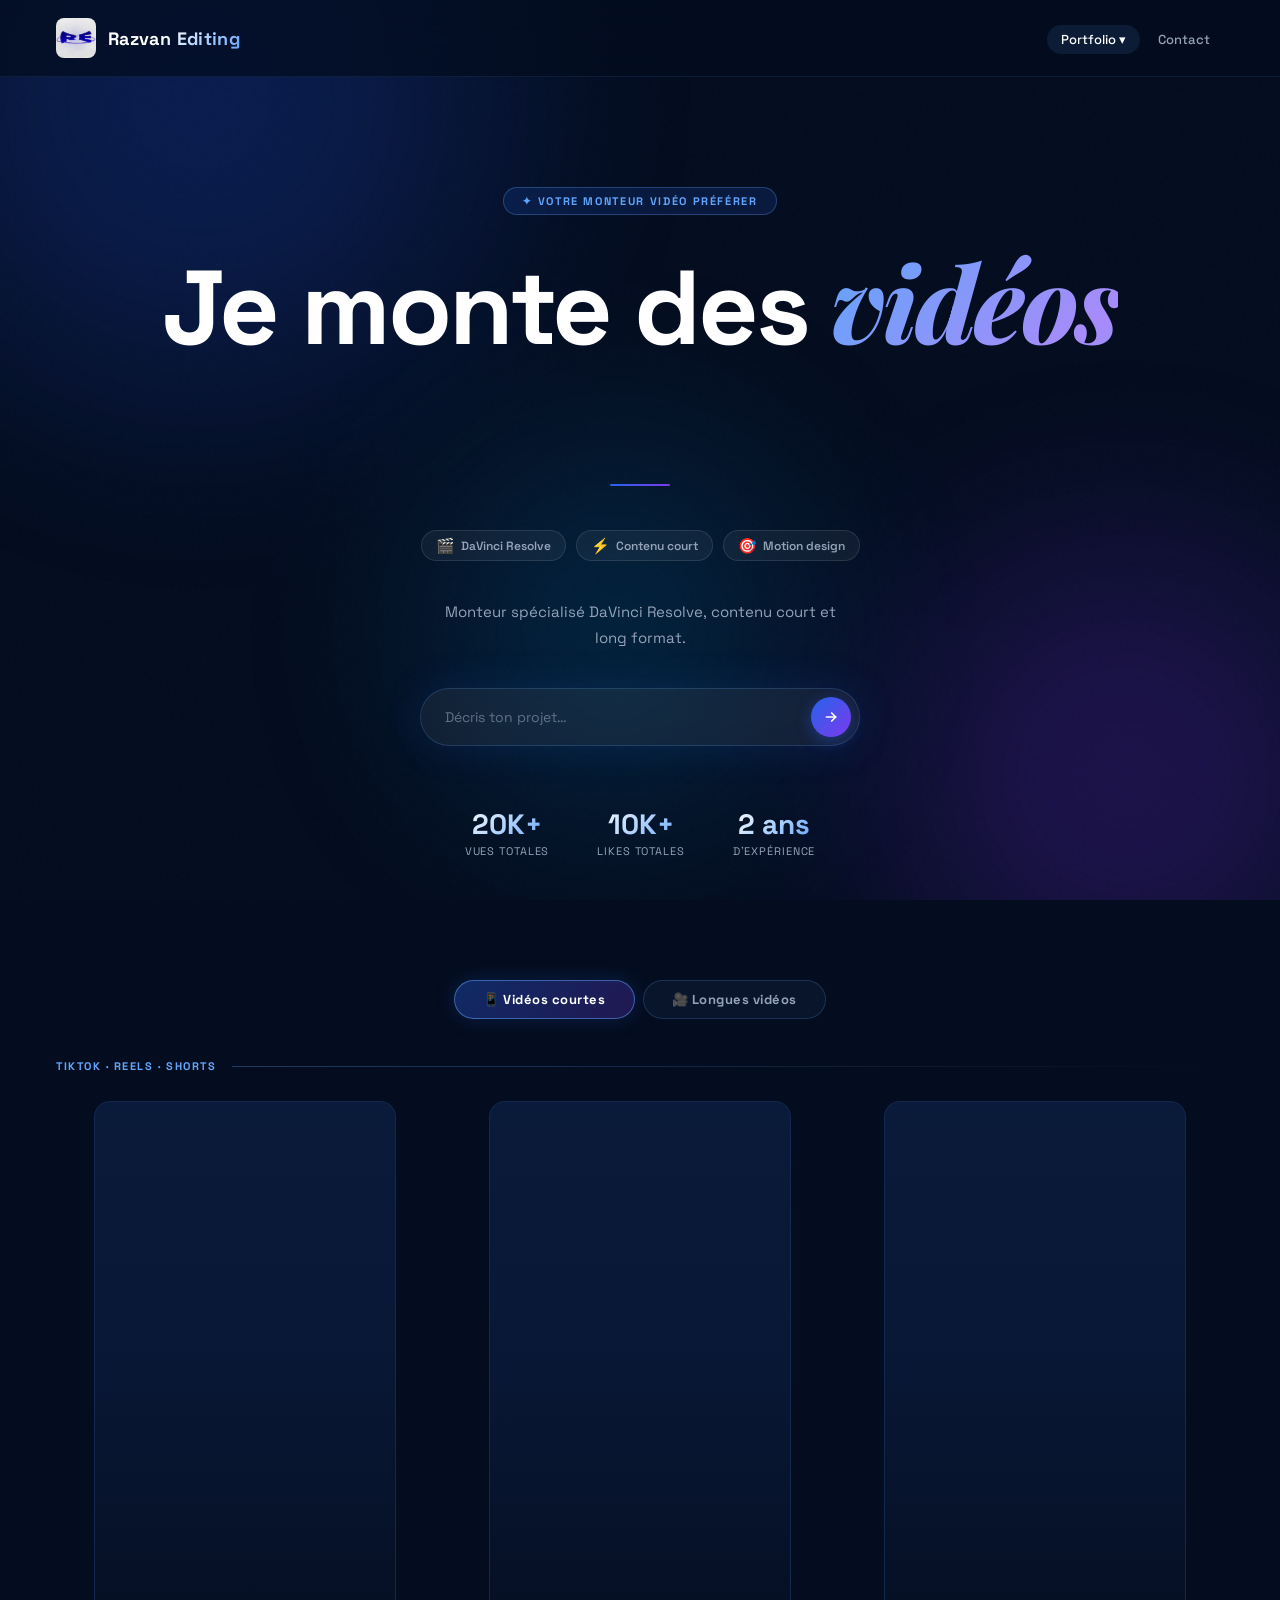
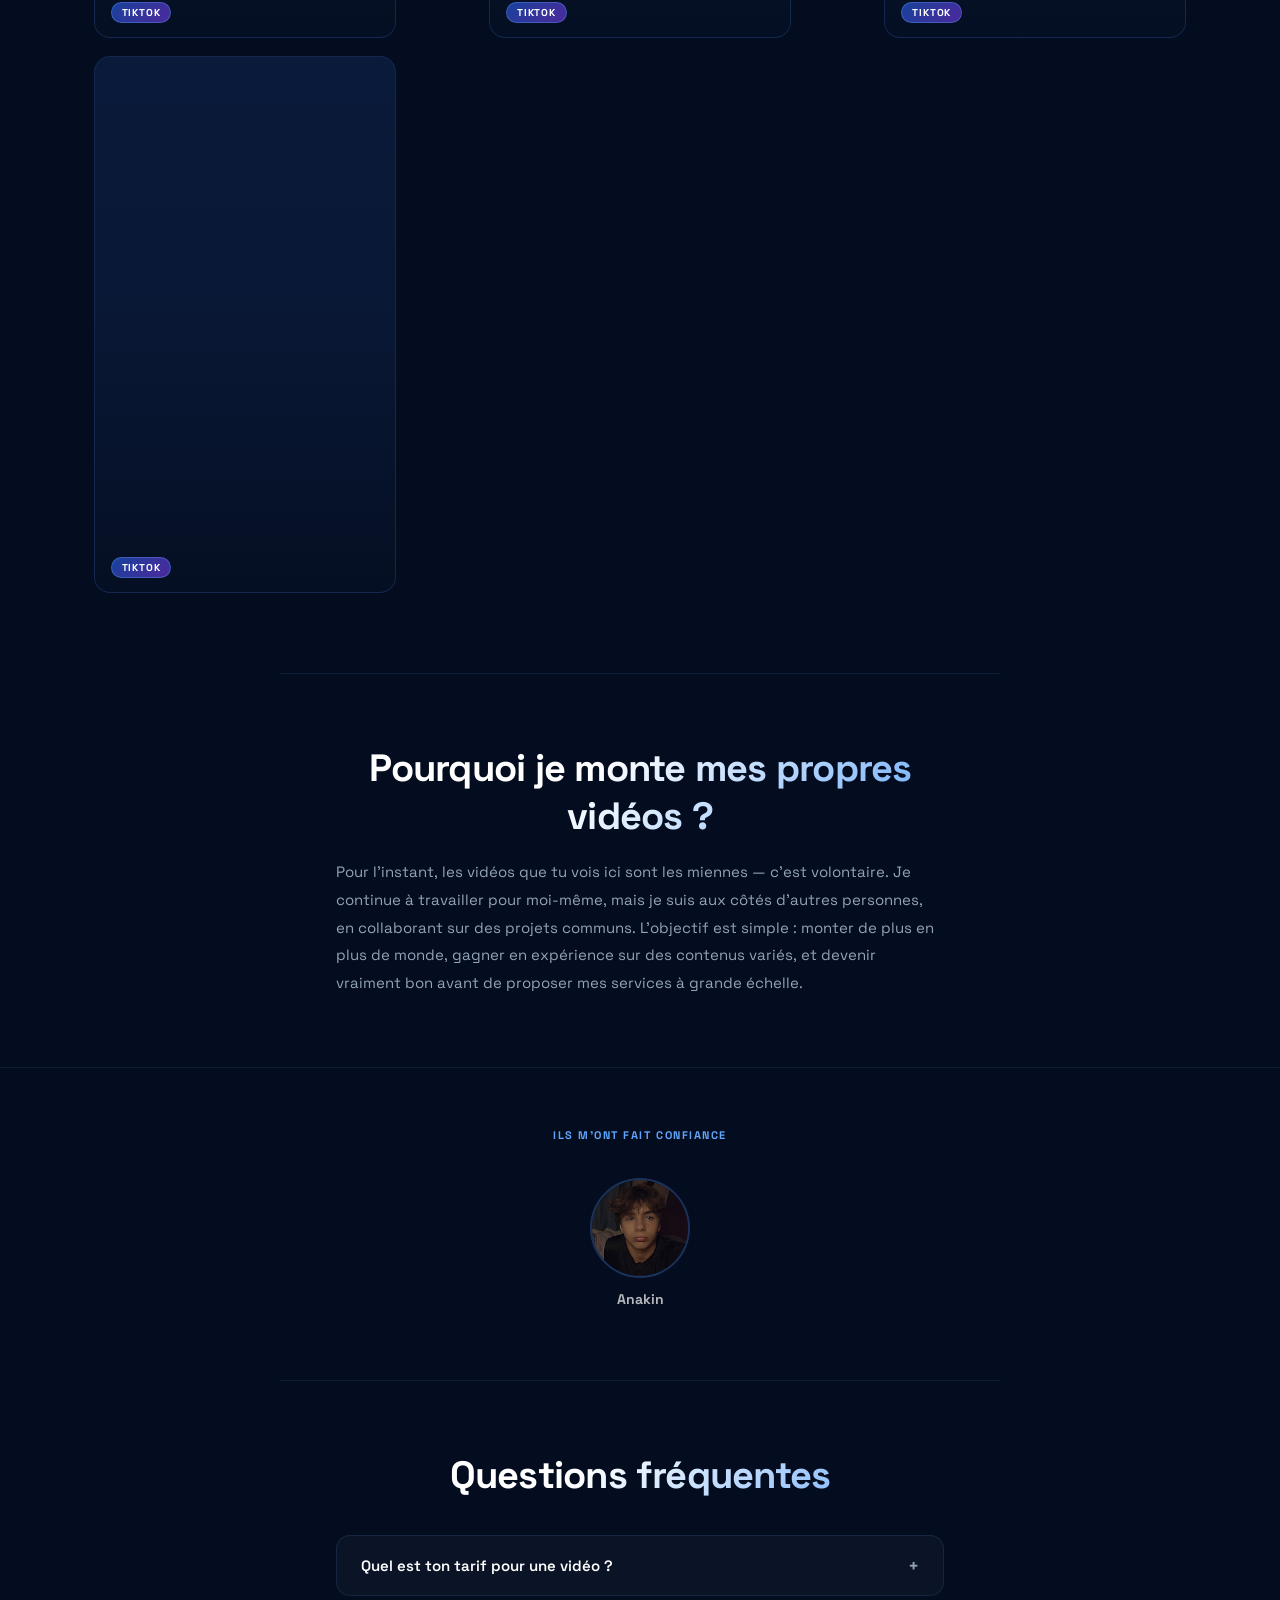
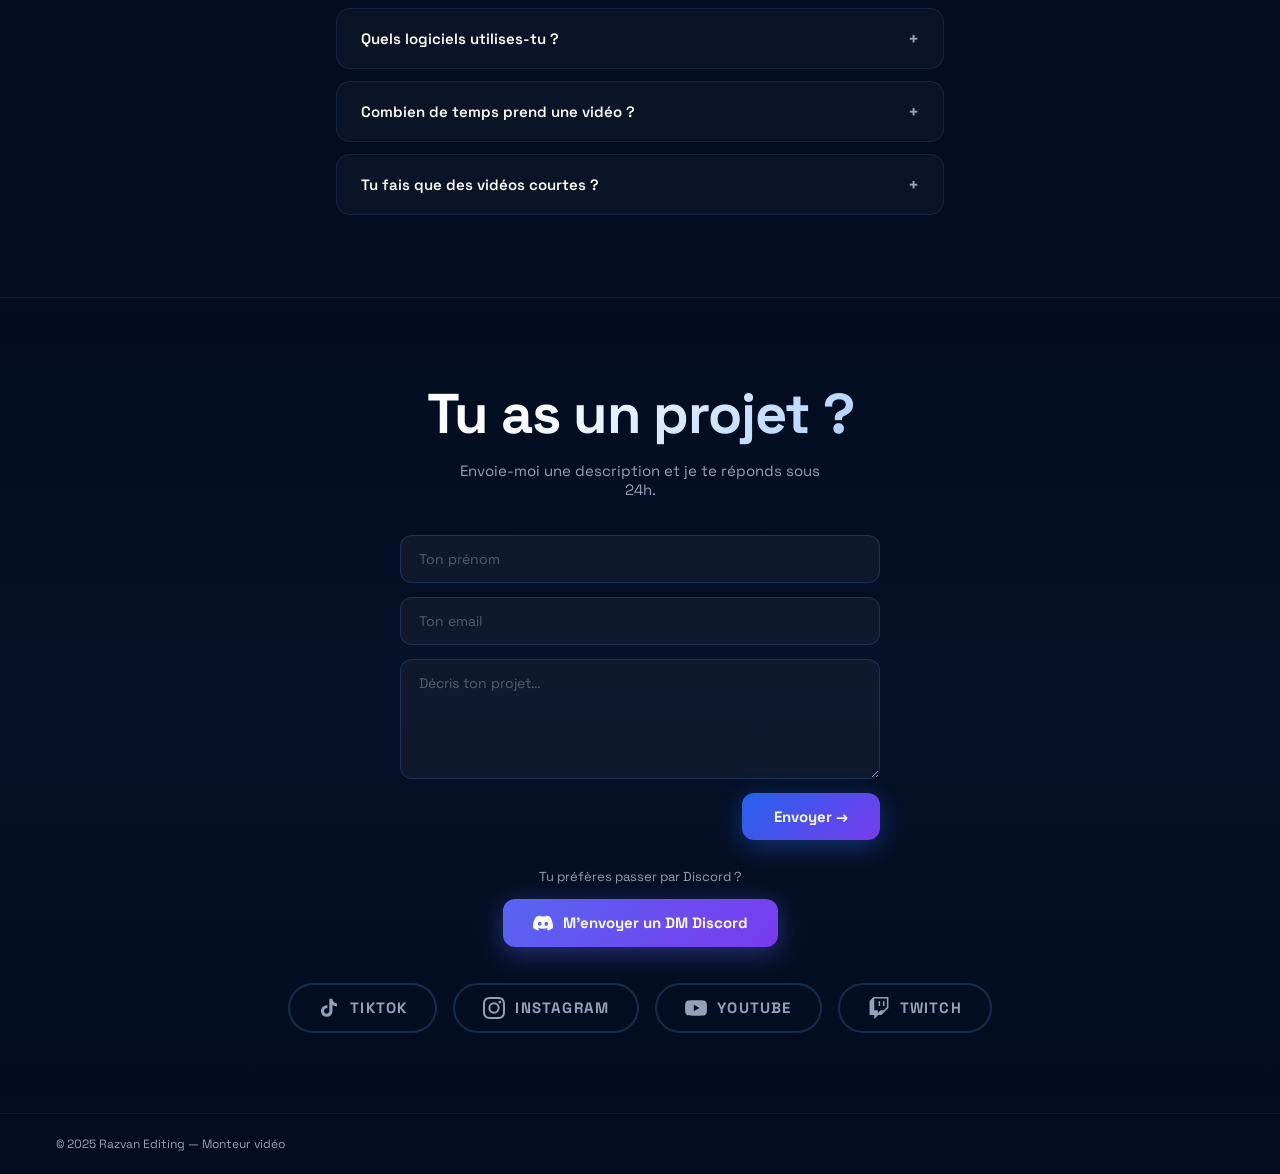
==== commit ce4dc2e4: "Increase video card sizes in portfolio grids" ====
--- a/index.html
+++ b/index.html
@@ -93,13 +93,13 @@
 .sec-head-line{flex:1;height:1px;background:linear-gradient(90deg,rgba(96,165,250,.3),transparent)}
 
 /* ── GRILLE TIKTOK (9:16) ── */
-.grid-tiktok{position:relative;z-index:1;display:grid;grid-template-columns:repeat(3,1fr);gap:var(--gap);padding:0 56px 80px;max-width:1100px;margin:0 auto;justify-items:center}
+.grid-tiktok{position:relative;z-index:1;display:grid;grid-template-columns:repeat(3,1fr);gap:var(--gap);padding:0 56px 80px;max-width:1400px;margin:0 auto;justify-items:center}
 .card-tiktok{aspect-ratio:9/16;width:100%}
 @media(max-width:700px){.grid-tiktok{grid-template-columns:repeat(2,1fr);padding:0 20px 60px;max-width:600px}}
 @media(max-width:430px){.grid-tiktok{grid-template-columns:1fr;padding:0 16px 50px;max-width:280px}}
 
 /* ── GRILLE LONGUES VIDÉOS (16:9) ── */
-.grid-long{position:relative;z-index:1;display:grid;grid-template-columns:repeat(2,1fr);gap:24px;padding:0 56px 80px;max-width:960px;margin:0 auto;justify-items:center}
+.grid-long{position:relative;z-index:1;display:grid;grid-template-columns:repeat(2,1fr);gap:32px;padding:0 56px 80px;max-width:1300px;margin:0 auto;justify-items:center}
 @media(max-width:700px){.grid-long{grid-template-columns:1fr;padding:0 20px 60px}}
 
 /* ── CARD BASE ── */
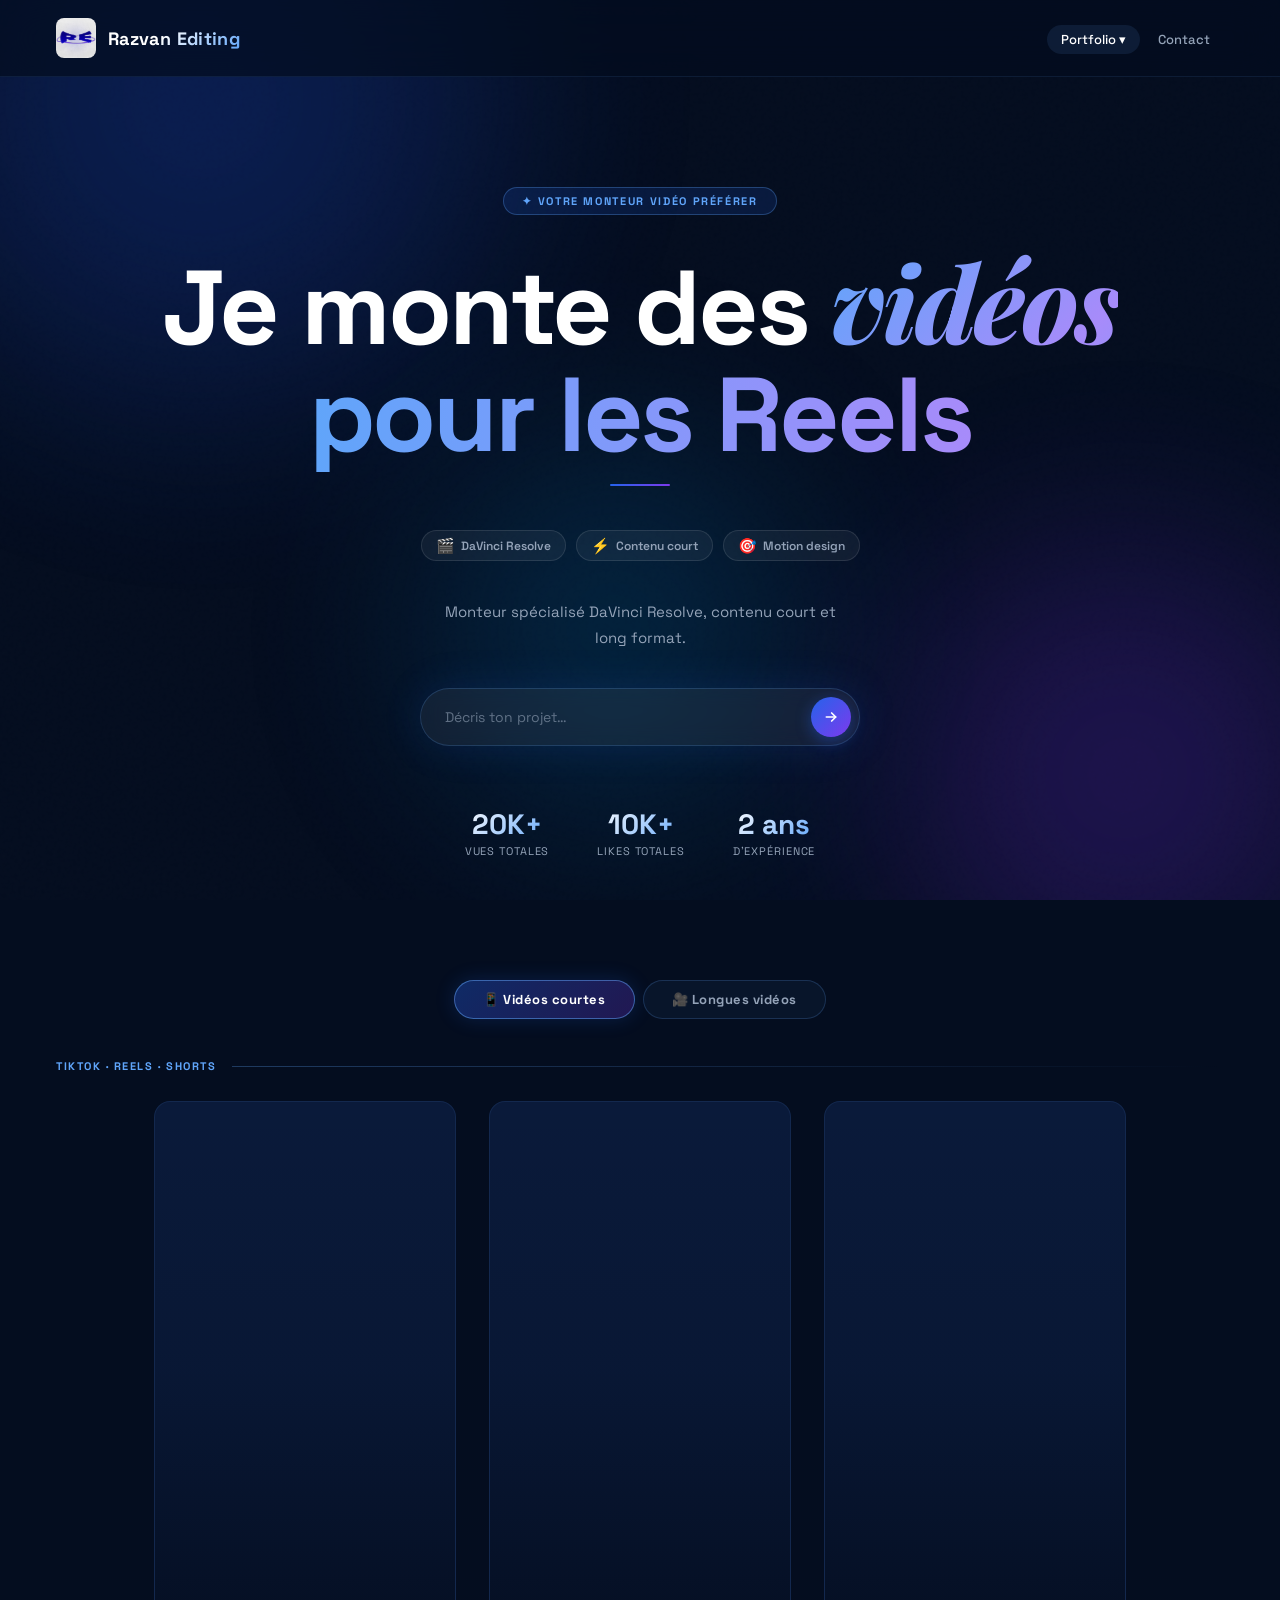
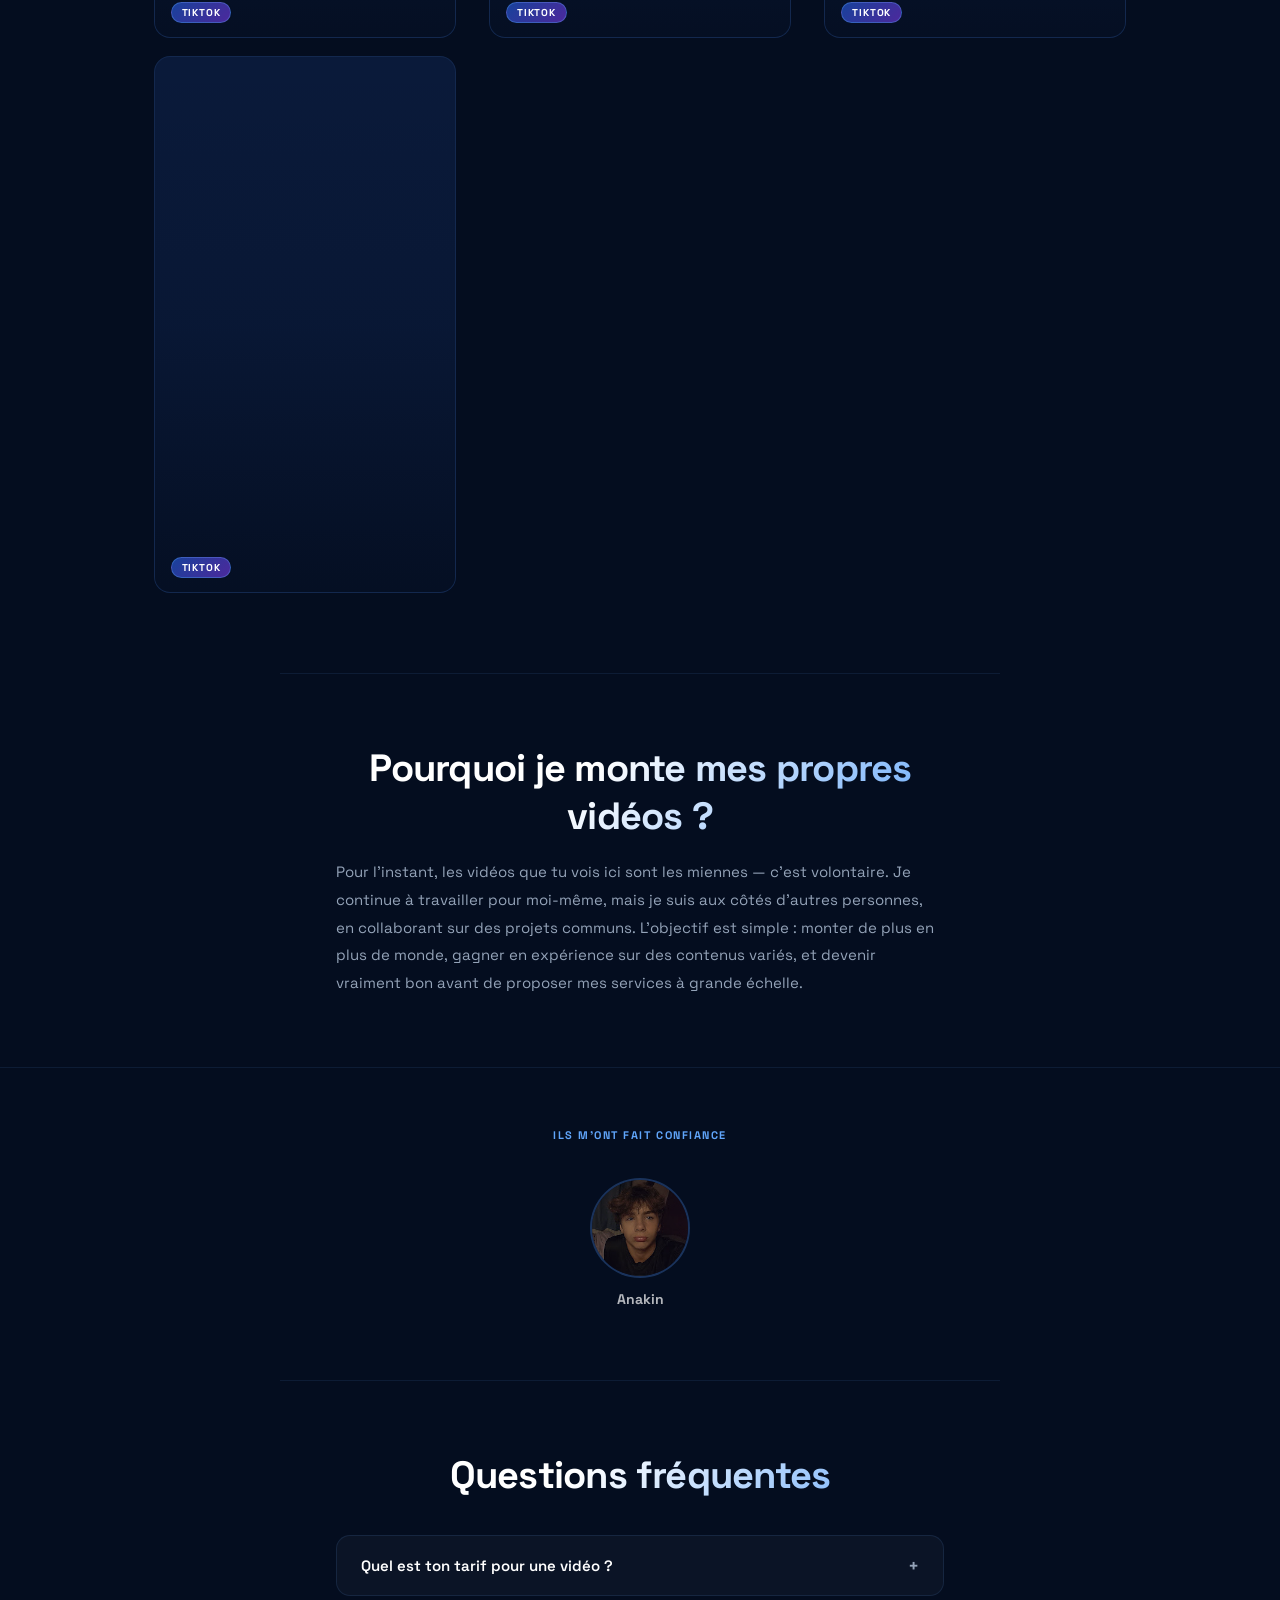
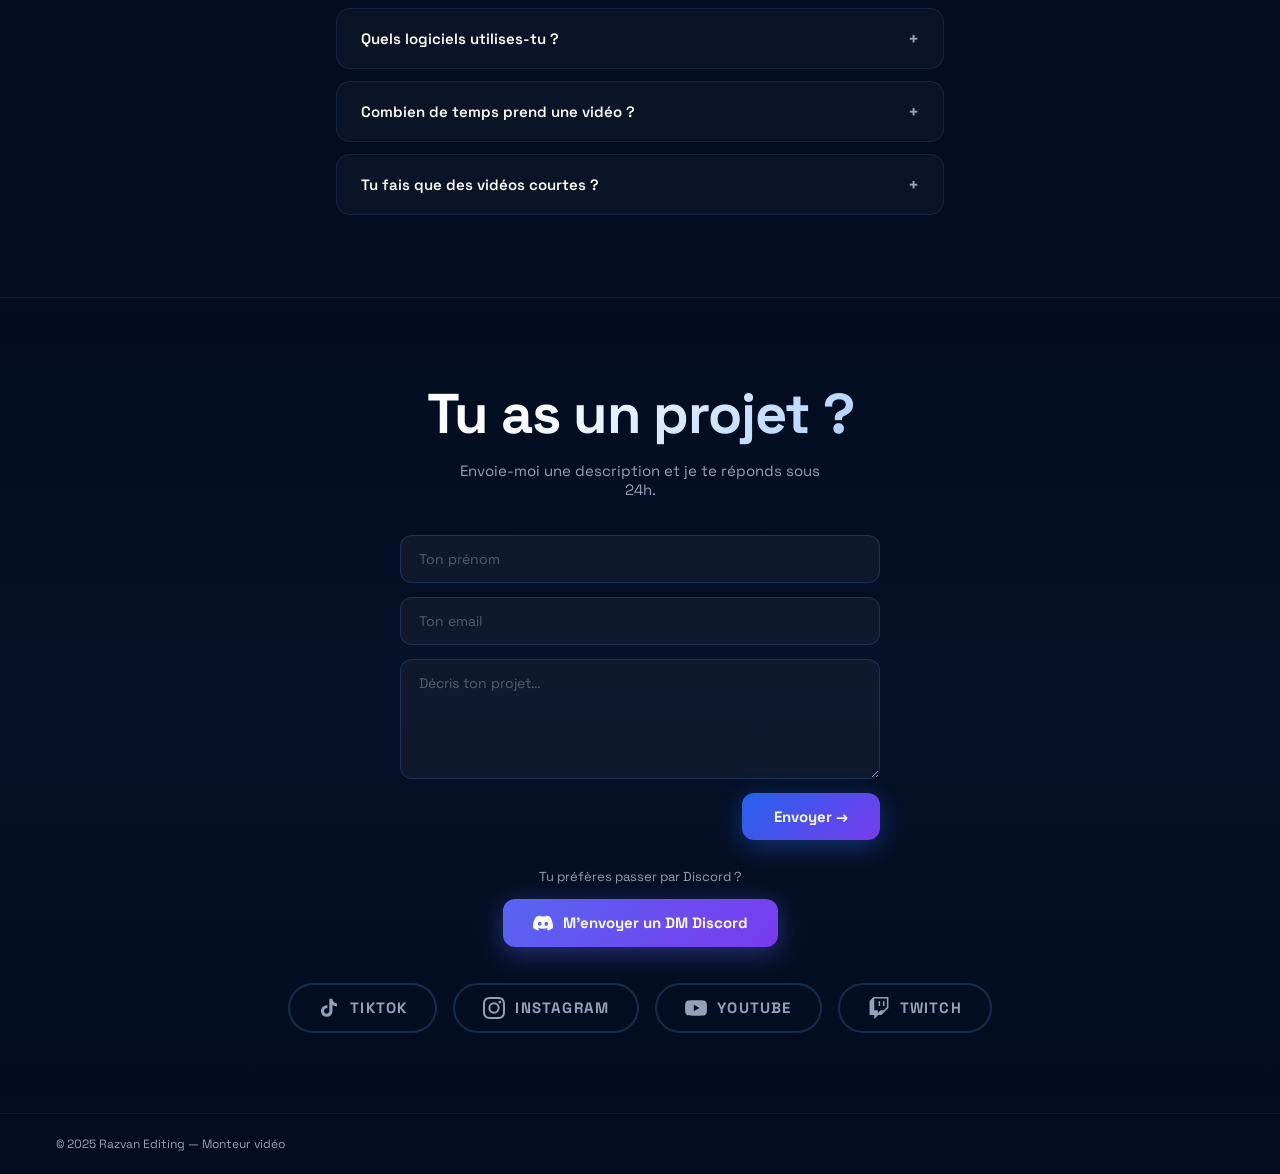
==== commit 7be4fd5f: "Revert TikTok grid width to original 1100px" ====
--- a/index.html
+++ b/index.html
@@ -93,7 +93,7 @@
 .sec-head-line{flex:1;height:1px;background:linear-gradient(90deg,rgba(96,165,250,.3),transparent)}
 
 /* ── GRILLE TIKTOK (9:16) ── */
-.grid-tiktok{position:relative;z-index:1;display:grid;grid-template-columns:repeat(3,1fr);gap:var(--gap);padding:0 56px 80px;max-width:1400px;margin:0 auto;justify-items:center}
+.grid-tiktok{position:relative;z-index:1;display:grid;grid-template-columns:repeat(3,1fr);gap:var(--gap);padding:0 56px 80px;max-width:1100px;margin:0 auto;justify-items:center}
 .card-tiktok{aspect-ratio:9/16;width:100%}
 @media(max-width:700px){.grid-tiktok{grid-template-columns:repeat(2,1fr);padding:0 20px 60px;max-width:600px}}
 @media(max-width:430px){.grid-tiktok{grid-template-columns:1fr;padding:0 16px 50px;max-width:280px}}
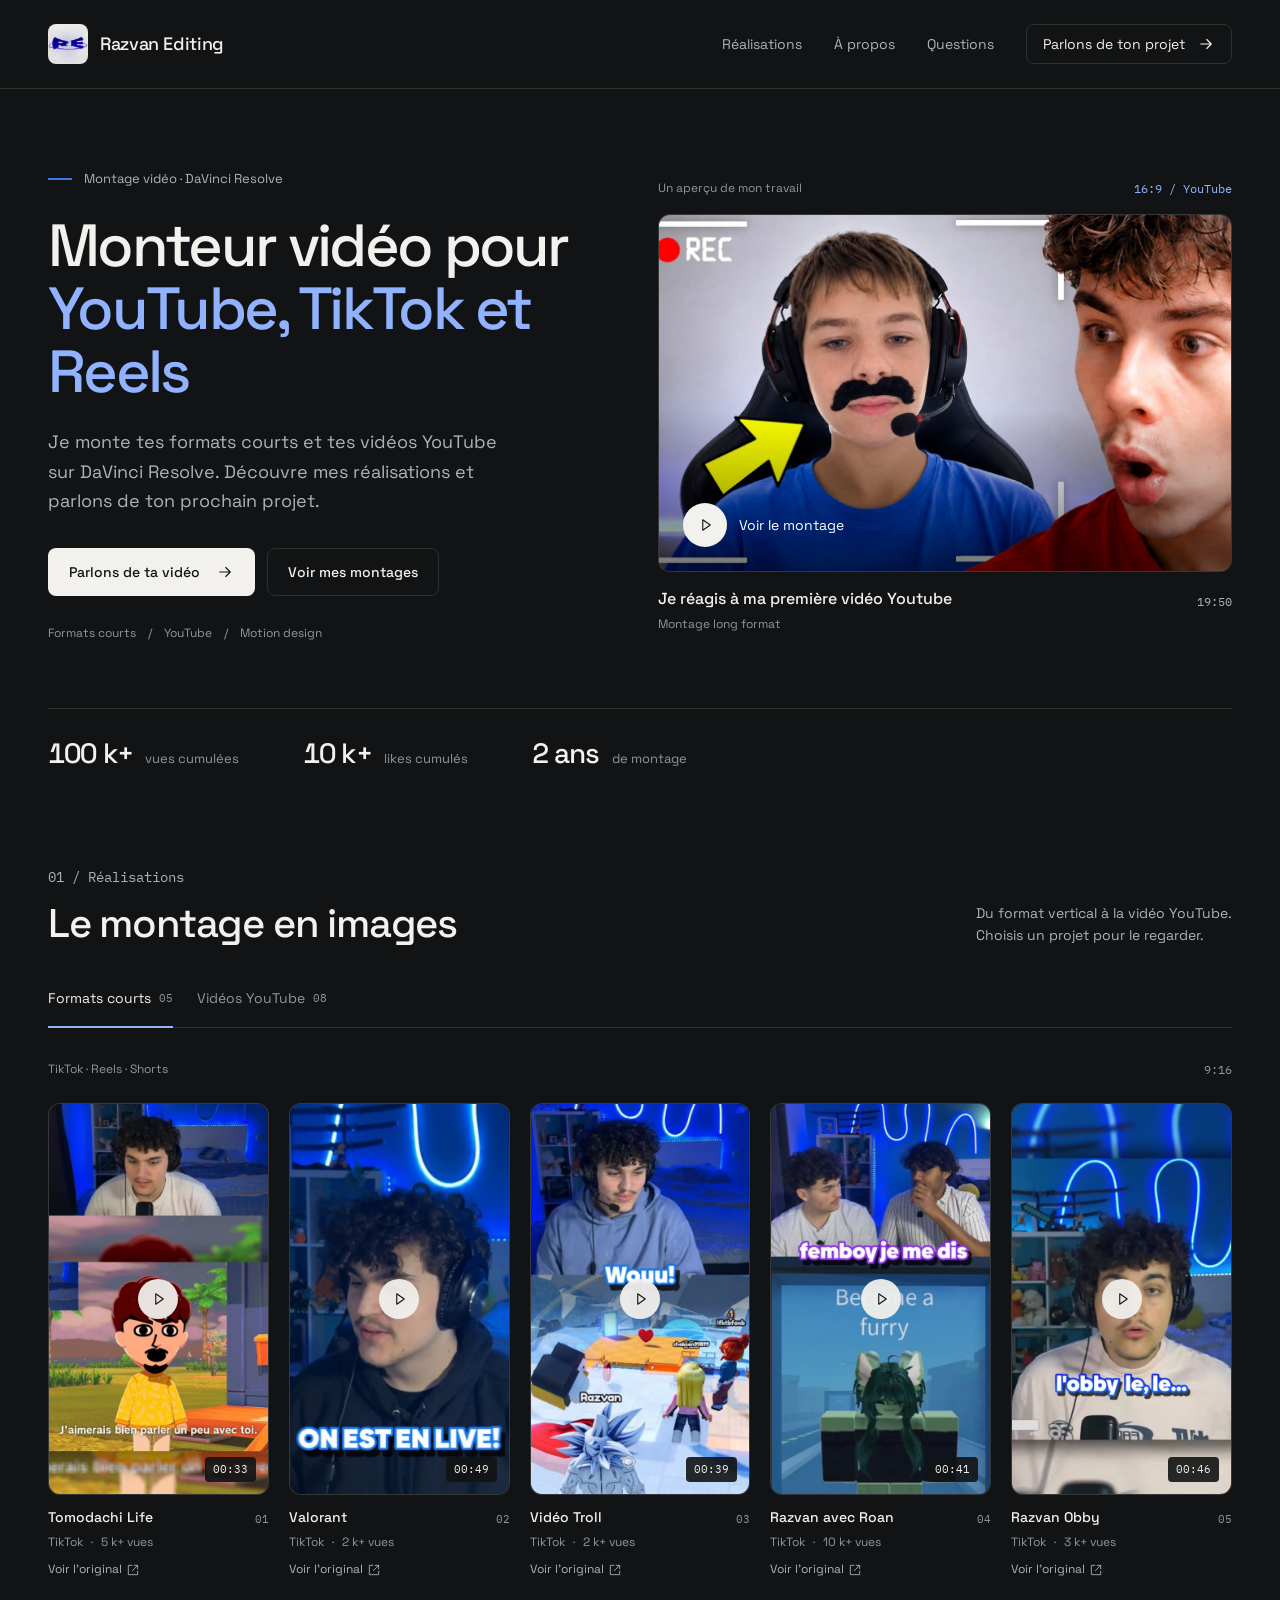
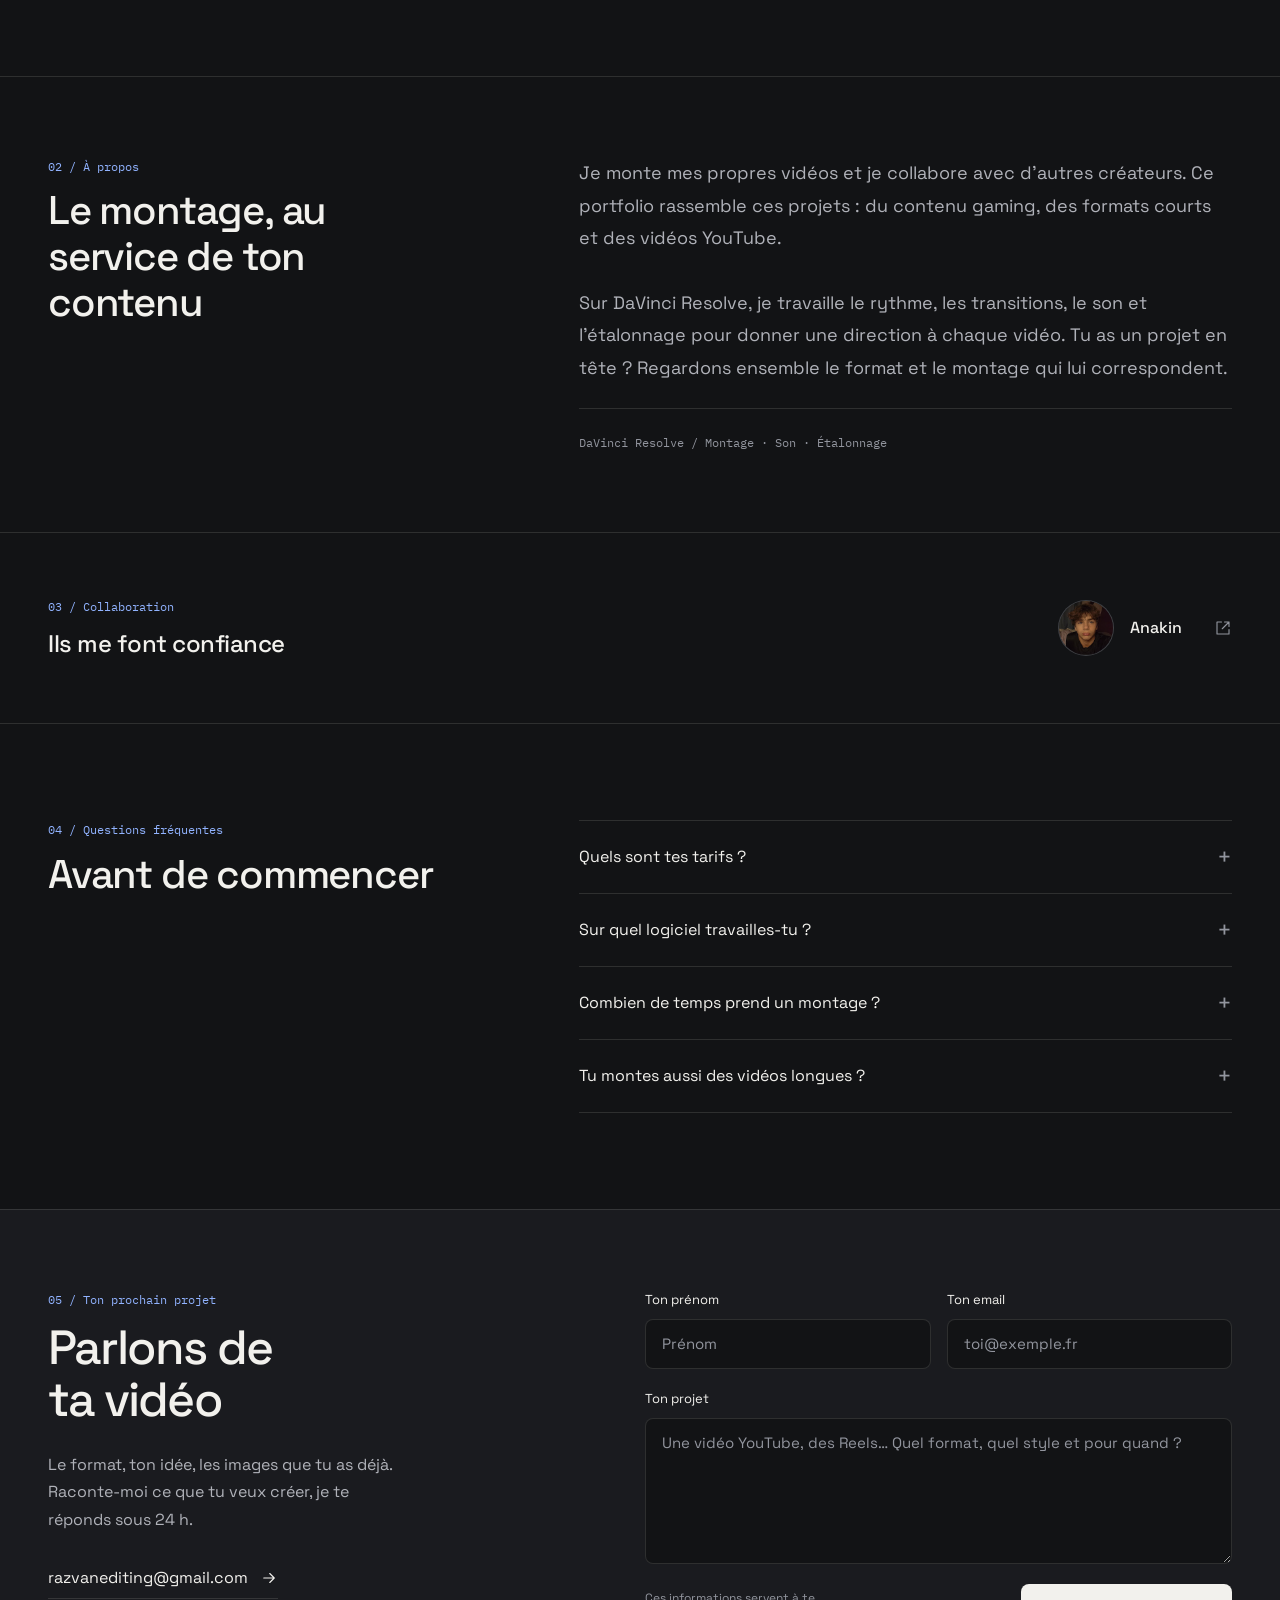
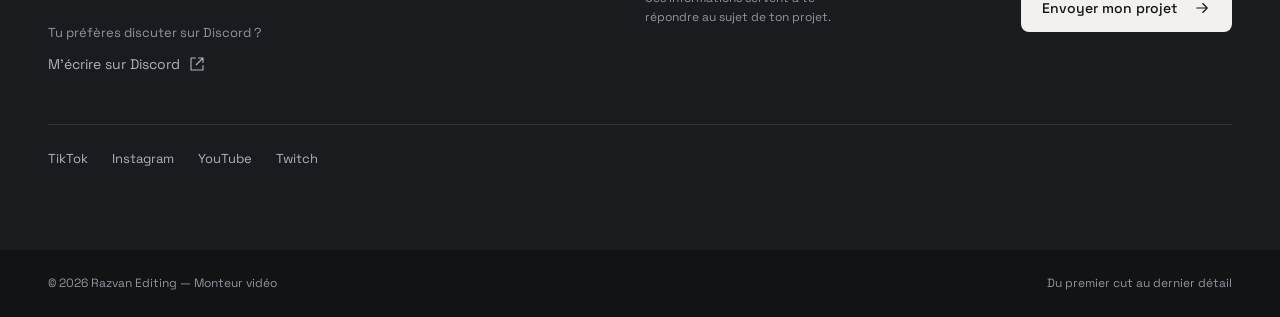
==== commit 4a8e673e: "Refonte du portfolio : réalisations au premier plan et contact accessible" ====
--- a/index.html
+++ b/index.html
@@ -1,487 +1,119 @@
 <!DOCTYPE html>
 <html lang="fr">
 <head>
-<meta charset="UTF-8"/>
-<meta name="viewport" content="width=device-width,initial-scale=1.0"/>
-<title>Razvan — Monteur vidéo</title>
-<link rel="icon" href="favicon.ico"/>
-<link href="https://fonts.googleapis.com/css2?family=Space+Grotesk:wght@400;500;700;800&family=Playfair+Display:ital@1&display=swap" rel="stylesheet"/>
-<style>
-*,*::before,*::after{box-sizing:border-box;margin:0;padding:0}
-:root{
-  --deep:#040d1f;
-  --mid:#0a1a3a;
-  --bright:#1a3a7a;
-  --glow:#2563eb;
-  --light:#60a5fa;
-  --pale:#bfdbfe;
-  --violet:#7c3aed;
-  --white:#ffffff;
-  --gray:#94a3b8;
-  --radius:16px;
-  --gap:18px;
-}
-html{scroll-behavior:smooth}
-body{background:var(--deep);color:var(--white);font-family:'Space Grotesk',sans-serif;min-height:100vh;overflow-x:hidden}
-body::before{content:'';position:fixed;inset:0;background-image:url("data:image/svg+xml,%3Csvg viewBox='0 0 256 256' xmlns='http://www.w3.org/2000/svg'%3E%3Cfilter id='n'%3E%3CfeTurbulence type='fractalNoise' baseFrequency='0.9' numOctaves='4' stitchTiles='stitch'/%3E%3C/filter%3E%3Crect width='100%25' height='100%25' filter='url(%23n)' opacity='0.04'/%3E%3C/svg%3E");pointer-events:none;z-index:0;opacity:.4}
-
-/* orbs */
-.bg-orbs{position:fixed;inset:0;pointer-events:none;z-index:0;overflow:hidden}
-.orb{position:absolute;border-radius:50%;filter:blur(90px);opacity:.32;animation:drift 14s ease-in-out infinite}
-.orb1{width:700px;height:700px;background:radial-gradient(circle,#1d4ed8,transparent);top:-250px;left:-150px}
-.orb2{width:550px;height:550px;background:radial-gradient(circle,#6d28d9,transparent);bottom:-150px;right:-120px;animation-delay:-5s}
-.orb3{width:450px;height:450px;background:radial-gradient(circle,#0369a1,transparent);top:45%;left:48%;transform:translateX(-50%);animation-delay:-10s}
-@keyframes drift{0%,100%{transform:translateY(0) scale(1)}50%{transform:translateY(-28px) scale(1.04)}}
-
-/* ── NAV ── */
-nav{position:sticky;top:0;z-index:200;display:flex;align-items:center;justify-content:space-between;padding:18px 56px;background:rgba(4,13,31,.72);backdrop-filter:blur(22px);border-bottom:1px solid rgba(96,165,250,.1)}
-.logo-wrap{display:flex;align-items:center;gap:12px;text-decoration:none;cursor:pointer}
-#logo-img{width:40px;height:40px;object-fit:contain;display:none;border-radius:8px}
-.logo-svg-default{width:40px;height:40px;flex-shrink:0}
-.logo-name{font-size:18px;font-weight:800;letter-spacing:.02em;background:linear-gradient(135deg,var(--white) 40%,var(--light));-webkit-background-clip:text;-webkit-text-fill-color:transparent;background-clip:text}
-.nav-links{display:flex;gap:4px;list-style:none}
-.nav-links a{font-size:13px;color:var(--gray);text-decoration:none;transition:color .2s;font-weight:500;padding:6px 14px;border-radius:20px}
-.nav-links a:hover,.nav-links a.active{color:var(--white);background:rgba(96,165,250,.1)}
-.nav-dropdown{position:relative}
-.nav-dropdown-menu{display:none;position:absolute;top:100%;left:0;background:rgba(10,26,58,.95);backdrop-filter:blur(20px);border:1px solid rgba(96,165,250,.15);border-radius:12px;padding:8px;min-width:200px;z-index:300;flex-direction:column;gap:2px}
-.nav-dropdown:hover .nav-dropdown-menu{display:flex}
-.nav-dropdown-menu a{font-size:13px;color:var(--gray);text-decoration:none;padding:8px 14px;border-radius:8px;transition:all .2s;white-space:nowrap;display:block}
-.nav-dropdown-menu a:hover{color:var(--white);background:rgba(96,165,250,.1)}
-
-/* ── TABS ── */
-.tabs-bar{position:relative;z-index:1;display:flex;align-items:center;justify-content:center;gap:8px;padding:32px 56px 0}
-.tab-btn{
-  font-size:13px;font-weight:700;letter-spacing:.04em;
-  padding:10px 28px;border-radius:30px;border:1.5px solid rgba(96,165,250,.2);
-  background:rgba(96,165,250,.05);color:var(--gray);cursor:pointer;
-  transition:all .25s;font-family:'Space Grotesk',sans-serif;
-}
-.tab-btn:hover{color:var(--white);border-color:rgba(96,165,250,.4)}
-.tab-btn.active{background:linear-gradient(135deg,rgba(37,99,235,.35),rgba(124,58,237,.25));border-color:rgba(96,165,250,.5);color:var(--white);box-shadow:0 0 20px rgba(37,99,235,.2)}
-
-/* ── HERO ── */
-.hero{position:relative;z-index:1;display:flex;flex-direction:column;align-items:center;justify-content:center;text-align:center;padding:110px 24px 90px;min-height:90vh}
-.hero-tag{display:inline-block;font-size:11px;font-weight:700;letter-spacing:.15em;text-transform:uppercase;color:var(--light);background:rgba(37,99,235,.15);border:1px solid rgba(96,165,250,.3);border-radius:20px;padding:6px 18px;margin-bottom:32px;animation:fadeDown .8s ease both}
-.hero-h1{font-size:clamp(48px,8.5vw,105px);font-weight:800;line-height:1.02;letter-spacing:-.03em;margin-bottom:12px}
-.word{display:inline-block;opacity:0;transform:translateY(40px);animation:wordUp .7s ease forwards}
-.word-plain{color:var(--white)}
-.word-grad{background:linear-gradient(135deg,var(--light) 0%,#a78bfa 50%,var(--light) 100%);background-size:200% auto;-webkit-background-clip:text;-webkit-text-fill-color:transparent;background-clip:text;animation:wordUp .7s ease forwards,shimmer 4s linear infinite 1s}
-.word-italic{font-family:'Playfair Display',serif;font-style:italic}
-@keyframes wordUp{to{opacity:1;transform:translateY(0)}}
-@keyframes shimmer{0%{background-position:0% center}100%{background-position:200% center}}
-@keyframes fadeDown{from{opacity:0;transform:translateY(-16px)}to{opacity:1;transform:translateY(0)}}
-#rotateur{display:block;background:linear-gradient(90deg,var(--light),#a78bfa);-webkit-background-clip:text;-webkit-text-fill-color:transparent;background-clip:text;transition:opacity .3s,transform .3s;min-height:1.05em}
-.hero-tools{display:flex;align-items:center;gap:10px;margin:20px 0;flex-wrap:wrap;justify-content:center;animation:fadeDown 1s .7s ease both}
-.tool-badge{display:flex;align-items:center;gap:6px;font-size:12px;font-weight:600;color:var(--gray);background:rgba(255,255,255,.05);border:1px solid rgba(255,255,255,.1);border-radius:20px;padding:5px 14px}
-.tool-badge span{font-size:15px}
-.hero-sub{color:var(--gray);font-size:15px;max-width:400px;line-height:1.7;margin:18px auto 38px;animation:fadeDown 1s .9s ease both}
-.hero-line{width:60px;height:2px;margin:0 auto 24px;background:linear-gradient(90deg,var(--glow),var(--violet));border-radius:2px;animation:fadeDown 1s .65s ease both}
-.hero-form{display:flex;align-items:center;gap:10px;background:rgba(255,255,255,.06);border:1.5px solid rgba(96,165,250,.2);border-radius:50px;padding:8px 8px 8px 24px;max-width:440px;width:100%;backdrop-filter:blur(10px);box-shadow:0 0 40px rgba(37,99,235,.15);animation:fadeDown 1s 1.1s ease both}
-.hero-form input{flex:1;border:none;outline:none;background:transparent;font-family:'Space Grotesk',sans-serif;font-size:14px;color:var(--white)}
-.hero-form input::placeholder{color:rgba(148,163,184,.6)}
-.hero-form button{width:40px;height:40px;border:none;border-radius:50%;background:linear-gradient(135deg,var(--glow),var(--violet));color:#fff;cursor:pointer;display:flex;align-items:center;justify-content:center;flex-shrink:0;transition:transform .15s,box-shadow .2s;box-shadow:0 4px 16px rgba(37,99,235,.4)}
-.hero-form button:hover{transform:scale(1.1);box-shadow:0 6px 24px rgba(37,99,235,.6)}
-.hero-form button svg{width:16px;height:16px}
-.stats-bar{display:flex;gap:48px;margin-top:60px;flex-wrap:wrap;justify-content:center;animation:fadeDown 1s 1.3s ease both}
-.stat{text-align:center}
-.stat-num{font-size:28px;font-weight:800;background:linear-gradient(135deg,var(--white),var(--light));-webkit-background-clip:text;-webkit-text-fill-color:transparent;background-clip:text}
-.stat-label{font-size:11px;color:var(--gray);letter-spacing:.08em;text-transform:uppercase;margin-top:2px}
-
-/* ── SECTION HEADER ── */
-.sec-head{position:relative;z-index:1;padding:40px 56px 28px;display:flex;align-items:center;gap:16px;flex-wrap:wrap}
-.sec-head h2{font-size:11px;font-weight:700;letter-spacing:.14em;text-transform:uppercase;color:var(--light);white-space:nowrap}
-.sec-head-line{flex:1;height:1px;background:linear-gradient(90deg,rgba(96,165,250,.3),transparent)}
-
-/* ── GRILLE TIKTOK (9:16) ── */
-.grid-tiktok{position:relative;z-index:1;display:grid;grid-template-columns:repeat(3,1fr);gap:var(--gap);padding:0 56px 80px;max-width:1100px;margin:0 auto;justify-items:center}
-.card-tiktok{aspect-ratio:9/16;width:100%}
-@media(max-width:700px){.grid-tiktok{grid-template-columns:repeat(2,1fr);padding:0 20px 60px;max-width:600px}}
-@media(max-width:430px){.grid-tiktok{grid-template-columns:1fr;padding:0 16px 50px;max-width:280px}}
-
-/* ── GRILLE LONGUES VIDÉOS (16:9) ── */
-.grid-long{position:relative;z-index:1;display:grid;grid-template-columns:repeat(2,1fr);gap:32px;padding:0 56px 80px;max-width:1300px;margin:0 auto;justify-items:center}
-@media(max-width:700px){.grid-long{grid-template-columns:1fr;padding:0 20px 60px}}
-
-/* ── CARD BASE ── */
-.card-wrap{display:flex;flex-direction:column;opacity:0;transform:translateY(30px);transition:opacity .5s,transform .5s;text-decoration:none;color:var(--white);}
-.card-wrap.visible{opacity:1;transform:translateY(0)}
-.card{position:relative;border-radius:var(--radius);overflow:hidden;background:var(--mid);border:1px solid rgba(96,165,250,.1);cursor:pointer;transition:transform .3s cubic-bezier(.34,1.56,.64,1),box-shadow .3s;display:block;}
-.card-wrap.visible .card:hover{transform:translateY(-6px) scale(1.02);box-shadow:0 24px 60px rgba(37,99,235,.3),0 0 0 1px rgba(96,165,250,.3)}
-.card img,.card video,.card iframe{width:100%;height:100%;object-fit:cover;display:block;transition:transform .4s;border:none;}
-.card:hover img,.card:hover video{transform:scale(1.04)}
-.card::after{content:'';position:absolute;inset:0;background:linear-gradient(to top,rgba(4,13,31,.85) 0%,rgba(4,13,31,.2) 50%,transparent 100%);pointer-events:none}
-.card::before{content:'';position:absolute;inset:0;border-radius:var(--radius);z-index:3;box-shadow:inset 0 0 0 1.5px rgba(96,165,250,0);transition:box-shadow .3s;pointer-events:none}
-.card-wrap.visible .card:hover::before{box-shadow:inset 0 0 0 1.5px rgba(96,165,250,.5)}
-
-/* description sous la card */
-.card-desc{font-size:13px;color:var(--gray);line-height:1.6;padding:12px 4px 4px;display:none;}
-.card-desc.has-text{display:block;}
-
-/* tiktok cards = 9:16 avec bords arrondis */
-.card-tiktok{border-radius:var(--radius)!important;aspect-ratio:9/16;width:100%}
-.card-wrap.visible .card-tiktok:hover{transform:scale(1.03);box-shadow:0 0 0 2px rgba(96,165,250,.6)}
-/* long cards = 16:9 mais plus petit */
-.card-long{aspect-ratio:16/9;width:100%}
-.card-long .card-media{width:100%;height:100%;object-fit:cover}
-
-.card-label{position:absolute;bottom:56px;left:16px;right:16px;z-index:2;font-size:clamp(15px,2.2vw,20px);font-weight:800;text-shadow:0 2px 10px rgba(0,0,0,.5);line-height:1.2}
-.card-long .card-label{bottom:46px;font-size:14px}
-.card-meta{position:absolute;bottom:14px;left:16px;right:16px;z-index:2;display:flex;align-items:center;justify-content:space-between;gap:8px}
-.card-views{font-size:12px;color:rgba(255,255,255,.65);font-weight:600}
-.badge{font-size:10px;font-weight:700;letter-spacing:.08em;text-transform:uppercase;background:linear-gradient(135deg,rgba(37,99,235,.6),rgba(124,58,237,.6));backdrop-filter:blur(8px);border:1px solid rgba(96,165,250,.35);color:#fff;border-radius:20px;padding:3px 10px}
-
-/* duration badge for long videos */
-.duration-badge{position:absolute;top:12px;right:12px;z-index:3;font-size:11px;font-weight:700;background:rgba(0,0,0,.7);backdrop-filter:blur(4px);color:#fff;border-radius:6px;padding:3px 8px}
-
-/* ── TAB PANELS ── */
-.tab-panel{display:none}.tab-panel.active{display:block}
-
-/* ── CONTACT ── */
-.about-section{position:relative;z-index:1;padding:70px 56px;border-top:1px solid rgba(96,165,250,.1);max-width:720px;margin:0 auto;text-align:center}
-.about-section h2{font-size:clamp(24px,3.2vw,38px);font-weight:800;letter-spacing:-.02em;margin-bottom:18px;background:linear-gradient(135deg,var(--white) 40%,var(--light));-webkit-background-clip:text;-webkit-text-fill-color:transparent;background-clip:text}
-.about-section p{color:var(--gray);font-size:15px;line-height:1.85;white-space:pre-line;text-align:left}
-.contact-section{position:relative;z-index:1;padding:80px 56px;text-align:center;border-top:1px solid rgba(96,165,250,.1)}
-.contact-section::before{content:'';position:absolute;inset:0;background:linear-gradient(180deg,transparent,rgba(37,99,235,.05),transparent);pointer-events:none}
-.contact-section h2{font-size:clamp(30px,4.5vw,56px);font-weight:800;letter-spacing:-.02em;margin-bottom:12px;background:linear-gradient(135deg,var(--white) 40%,var(--light));-webkit-background-clip:text;-webkit-text-fill-color:transparent;background-clip:text}
-.contact-section p{color:var(--gray);font-size:15px;margin-bottom:36px;max-width:360px;margin-left:auto;margin-right:auto}
-.contact-form{display:flex;flex-direction:column;gap:14px;width:100%;max-width:480px;margin:0 auto}
-.contact-form input,.contact-form textarea{width:100%;padding:14px 18px;border-radius:12px;border:1.5px solid rgba(96,165,250,.2);background:rgba(255,255,255,.04);font-family:'Space Grotesk',sans-serif;font-size:14px;color:var(--white);outline:none;resize:vertical;transition:border-color .2s,box-shadow .2s}
-.contact-form input:focus,.contact-form textarea:focus{border-color:var(--glow);box-shadow:0 0 0 3px rgba(37,99,235,.2)}
-.contact-form input::placeholder,.contact-form textarea::placeholder{color:rgba(148,163,184,.5)}
-.contact-form textarea{min-height:120px}
-.btn-primary{padding:14px 32px;background:linear-gradient(135deg,var(--glow),var(--violet));color:#fff;border:none;border-radius:12px;font-family:'Space Grotesk',sans-serif;font-size:15px;font-weight:700;cursor:pointer;transition:opacity .2s,transform .15s,box-shadow .2s;align-self:flex-end;box-shadow:0 6px 24px rgba(37,99,235,.4)}
-.btn-primary:hover{opacity:.9;transform:translateY(-2px);box-shadow:0 10px 32px rgba(37,99,235,.5)}
-.socials{display:flex;gap:16px;margin-top:36px;flex-wrap:wrap;justify-content:center}
-.social-link{font-size:15px;font-weight:700;letter-spacing:.08em;text-transform:uppercase;color:var(--gray);text-decoration:none;border:2px solid rgba(96,165,250,.2);border-radius:30px;padding:12px 28px;transition:color .2s,border-color .2s,background .2s}
-.social-link:hover{color:var(--white);border-color:var(--light);background:rgba(37,99,235,.15)}
-
-/* ── FOOTER ── */
-footer{position:relative;z-index:1;padding:22px 56px;border-top:1px solid rgba(96,165,250,.08);display:flex;justify-content:space-between;align-items:center;font-size:12px;color:var(--gray);flex-wrap:wrap;gap:10px}
-
-/* ── CLIENTS ── */
-.clients-section{position:relative;z-index:1;padding:60px 56px;text-align:center;border-top:1px solid rgba(96,165,250,.1)}
-.clients-section h2{font-size:11px;font-weight:700;letter-spacing:.14em;text-transform:uppercase;color:var(--light);margin-bottom:36px}
-.clients-grid{display:flex;justify-content:center;gap:48px;flex-wrap:wrap;align-items:center}
-.client-card{display:flex;flex-direction:column;align-items:center;gap:12px;opacity:.7;transition:opacity .3s}
-.client-card:hover{opacity:1}
-.client-avatar{width:100px;height:100px;border-radius:50%;border:2px solid rgba(96,165,250,.3);overflow:hidden;background:var(--mid);transition:transform .3s,border-color .3s}
-.client-card:hover .client-avatar{transform:scale(1.08);border-color:var(--light)}
-.client-avatar img{width:100%;height:100%;object-fit:cover}
-.client-name{font-size:14px;font-weight:700;color:var(--white)}
-.client-role{font-size:12px;color:var(--gray)}
-
-/* ── FAQ ── */
-.faq-section{position:relative;z-index:1;padding:70px 56px;max-width:720px;margin:0 auto;text-align:center;border-top:1px solid rgba(96,165,250,.1)}
-.faq-section h2{font-size:clamp(24px,3.2vw,38px);font-weight:800;letter-spacing:-.02em;margin-bottom:36px;background:linear-gradient(135deg,var(--white) 40%,var(--light));-webkit-background-clip:text;-webkit-text-fill-color:transparent;background-clip:text}
-.faq-item{border:1.5px solid rgba(96,165,250,.12);border-radius:14px;margin-bottom:12px;overflow:hidden;background:rgba(255,255,255,.03);transition:border-color .3s}
-.faq-item.open{border-color:rgba(96,165,250,.3)}
-.faq-q{display:flex;align-items:center;justify-content:space-between;padding:18px 24px;cursor:pointer;font-size:15px;font-weight:600;color:var(--white);transition:color .2s}
-.faq-q:hover{color:var(--light)}
-.faq-arrow{font-size:18px;color:var(--gray);transition:transform .3s;flex-shrink:0;margin-left:12px}
-.faq-item.open .faq-arrow{transform:rotate(45deg)}
-.faq-a{max-height:0;overflow:hidden;transition:max-height .4s ease,padding .4s ease;padding:0 24px}
-.faq-item.open .faq-a{max-height:300px;padding:0 24px 18px}
-.faq-a p{font-size:14px;color:var(--gray);line-height:1.7;text-align:left}
-
-
-
-/* ── TOAST ── */
-#toast{position:fixed;bottom:32px;left:50%;transform:translateX(-50%) translateY(80px);background:linear-gradient(135deg,var(--glow),var(--violet));color:#fff;font-size:14px;font-weight:600;padding:12px 28px;border-radius:40px;opacity:0;transition:opacity .3s,transform .3s;z-index:9999;pointer-events:none;box-shadow:0 8px 32px rgba(37,99,235,.5)}
-#toast.show{opacity:1;transform:translateX(-50%) translateY(0)}
-
-/* ═══════════════════════════════
-   ADMIN OVERLAY
-═══════════════════════════════ */
-#admin-overlay{display:none;position:fixed;inset:0;z-index:1000;background:rgba(4,13,31,.96);backdrop-filter:blur(18px);overflow-y:auto}
-#admin-overlay.open{display:block}
-.admin-wrap{max-width:860px;margin:0 auto;padding:48px 24px 80px}
-.admin-header{display:flex;align-items:center;justify-content:space-between;margin-bottom:40px;padding-bottom:20px;border-bottom:1px solid rgba(96,165,250,.2)}
-.admin-header h2{font-size:20px;font-weight:800;background:linear-gradient(135deg,var(--white),var(--light));-webkit-background-clip:text;-webkit-text-fill-color:transparent;background-clip:text}
-.admin-close{width:36px;height:36px;border-radius:50%;border:1.5px solid rgba(96,165,250,.3);background:transparent;color:var(--gray);cursor:pointer;font-size:18px;display:flex;align-items:center;justify-content:center;transition:all .2s}
-.admin-close:hover{color:var(--white);border-color:var(--white)}
-
-/* Login */
-#admin-login{display:flex;flex-direction:column;gap:16px;max-width:340px;margin:80px auto}
-#admin-login h3{font-size:18px;font-weight:700;text-align:center;color:var(--white)}
-#admin-login p{font-size:13px;color:var(--gray);text-align:center}
-.admin-input{width:100%;padding:13px 18px;border-radius:10px;border:1.5px solid rgba(96,165,250,.2);background:rgba(255,255,255,.05);font-family:'Space Grotesk',sans-serif;font-size:14px;color:var(--white);outline:none}
-.admin-input:focus{border-color:var(--glow);box-shadow:0 0 0 3px rgba(37,99,235,.2)}
-.admin-input::placeholder{color:rgba(148,163,184,.5)}
-.admin-btn{padding:13px;border-radius:10px;background:linear-gradient(135deg,var(--glow),var(--violet));color:#fff;border:none;font-family:'Space Grotesk',sans-serif;font-size:14px;font-weight:700;cursor:pointer;transition:opacity .2s}
-.admin-btn:hover{opacity:.88}
-#login-error{color:#f87171;font-size:13px;text-align:center;display:none}
-
-/* Admin Tabs */
-#admin-panel{display:none}
-.admin-tabs{display:flex;gap:8px;margin-bottom:28px;flex-wrap:wrap}
-.admin-tab-btn{padding:8px 22px;border-radius:20px;border:1.5px solid rgba(96,165,250,.2);background:transparent;color:var(--gray);font-family:'Space Grotesk',sans-serif;font-size:13px;font-weight:600;cursor:pointer;transition:all .2s}
-.admin-tab-btn.active{background:rgba(37,99,235,.25);border-color:rgba(96,165,250,.5);color:var(--white)}
-.admin-sub{display:none}.admin-sub.active{display:block}
-
-/* Settings section */
-.settings-grid{display:grid;grid-template-columns:repeat(2,1fr);gap:16px;margin-bottom:24px}
-@media(max-width:600px){.settings-grid{grid-template-columns:1fr}}
-.settings-card{background:rgba(255,255,255,.04);border:1.5px solid rgba(96,165,250,.12);border-radius:14px;padding:20px}
-.settings-card h4{font-size:12px;font-weight:700;letter-spacing:.1em;text-transform:uppercase;color:var(--light);margin-bottom:16px}
-.field-row{margin-bottom:14px}
-.field-label{font-size:11px;color:var(--gray);font-weight:600;letter-spacing:.06em;text-transform:uppercase;margin-bottom:6px}
-.field-input{width:100%;padding:10px 14px;border-radius:8px;border:1.5px solid rgba(96,165,250,.15);background:rgba(255,255,255,.04);font-family:'Space Grotesk',sans-serif;font-size:13px;color:var(--white);outline:none}
-.field-input:focus{border-color:var(--glow)}
-.field-input::placeholder{color:rgba(148,163,184,.4)}
-
-/* logo upload */
-.logo-preview-wrap{display:flex;align-items:center;gap:14px;margin-bottom:14px}
-.logo-preview-box{width:56px;height:56px;border-radius:10px;border:1.5px solid rgba(96,165,250,.2);background:rgba(255,255,255,.05);display:flex;align-items:center;justify-content:center;overflow:hidden;flex-shrink:0}
-.logo-preview-box img{width:100%;height:100%;object-fit:contain}
-.upload-btn-label{display:inline-block;padding:9px 18px;border-radius:8px;border:1.5px solid rgba(96,165,250,.3);background:rgba(37,99,235,.1);color:var(--light);font-size:13px;font-weight:600;cursor:pointer;transition:all .2s}
-.upload-btn-label:hover{background:rgba(37,99,235,.25);border-color:var(--light)}
-#logo-file-input{display:none}
-.remove-logo-btn{background:rgba(248,113,113,.1);border:1px solid rgba(248,113,113,.3);color:#f87171;border-radius:8px;padding:6px 14px;font-size:12px;font-weight:600;cursor:pointer;transition:all .2s;font-family:'Space Grotesk',sans-serif}
-.remove-logo-btn:hover{background:rgba(248,113,113,.25)}
-.client-admin-item{display:flex;align-items:center;gap:14px;padding:14px;border-radius:12px;border:1.5px solid rgba(96,165,250,.12);background:rgba(255,255,255,.03);margin-bottom:10px}
-.client-admin-avatar{width:56px;height:56px;border-radius:50%;overflow:hidden;background:rgba(255,255,255,.06);border:1.5px solid rgba(96,165,250,.2);display:flex;align-items:center;justify-content:center;flex-shrink:0;font-size:20px;font-weight:800;color:var(--light)}
-.client-admin-avatar img{width:100%;height:100%;object-fit:cover}
-.client-admin-fields{flex:1;min-width:0;display:flex;flex-direction:column;gap:8px}
-.client-admin-fields .field-input{max-width:280px}
-.client-admin-actions{display:flex;gap:8px;flex-wrap:wrap;align-items:center}
-.client-admin-actions input[type=file]{display:none}
-
-/* video items */
-.video-item{background:rgba(255,255,255,.04);border:1.5px solid rgba(96,165,250,.12);border-radius:14px;padding:20px;margin-bottom:14px}
-.video-item-header{display:flex;align-items:center;justify-content:space-between;margin-bottom:16px}
-.video-item-num{font-size:11px;font-weight:700;letter-spacing:.1em;text-transform:uppercase;color:var(--light)}
-.video-item-del{background:rgba(248,113,113,.12);border:1px solid rgba(248,113,113,.3);color:#f87171;border-radius:8px;padding:5px 12px;font-size:12px;font-weight:600;cursor:pointer;transition:all .2s}
-.video-item-del:hover{background:rgba(248,113,113,.3)}
-.field-grid{display:grid;grid-template-columns:1fr 1fr;gap:12px}
-.field-full{grid-column:1/-1}
-
-/* admin actions */
-.admin-actions{display:flex;gap:12px;margin-top:28px;flex-wrap:wrap;align-items:center}
-.admin-actions button{padding:11px 22px;border-radius:10px;font-family:'Space Grotesk',sans-serif;font-size:13px;font-weight:700;cursor:pointer;transition:all .2s}
-.add-vid-btn{background:rgba(37,99,235,.18);border:1.5px solid rgba(96,165,250,.3);color:var(--light)}
-.add-vid-btn:hover{background:rgba(37,99,235,.3)}
-.save-btn{background:linear-gradient(135deg,var(--glow),var(--violet));border:none;color:#fff;box-shadow:0 6px 20px rgba(37,99,235,.4)}
-.save-btn:hover{opacity:.9;transform:translateY(-1px)}
-.logout-btn{background:transparent;border:1.5px solid rgba(148,163,184,.2);color:var(--gray);margin-left:auto}
-.logout-btn:hover{color:var(--white);border-color:var(--white)}
-
-@media(max-width:600px){nav{padding:14px 18px}.sec-head,.tabs-bar{padding-left:18px;padding-right:18px}.grid-long,.contact-section,footer{padding-left:16px;padding-right:16px}footer{flex-direction:column;text-align:center}.tabs-bar{padding:20px 12px 0;gap:6px}.tab-btn{font-size:12px;padding:8px 14px}}
-  /* ── CHAT WIDGET ── */
-#chat-widget{position:fixed;bottom:24px;right:24px;z-index:9998}
-#chat-fab{width:56px;height:56px;border-radius:50%;border:none;background:linear-gradient(135deg,var(--glow),var(--violet));color:#fff;font-size:24px;cursor:pointer;box-shadow:0 4px 24px rgba(37,99,235,.5);transition:transform .2s,box-shadow .2s;display:flex;align-items:center;justify-content:center}
-#chat-fab:hover{transform:scale(1.1);box-shadow:0 8px 32px rgba(37,99,235,.6)}
-#chat-fab svg{width:26px;height:26px}
-#chat-panel{position:absolute;bottom:72px;right:0;width:340px;max-height:480px;background:rgba(10,26,58,.95);backdrop-filter:blur(20px);border:1px solid rgba(96,165,250,.2);border-radius:16px;overflow:hidden;display:none;flex-direction:column;box-shadow:0 16px 48px rgba(0,0,0,.5)}
-#chat-panel.open{display:flex}
-#chat-header{padding:14px 18px;background:linear-gradient(135deg,rgba(37,99,235,.3),rgba(124,58,237,.2));display:flex;align-items:center;justify-content:space-between;flex-shrink:0}
-#chat-header h3{font-size:14px;font-weight:700}
-#chat-close{width:28px;height:28px;border-radius:50%;border:none;background:rgba(255,255,255,.1);color:var(--gray);cursor:pointer;font-size:14px;display:flex;align-items:center;justify-content:center;transition:all .2s}
-#chat-close:hover{color:var(--white);background:rgba(255,255,255,.2)}
-#chat-messages{flex:1;overflow-y:auto;padding:14px 18px;display:flex;flex-direction:column;gap:10px;max-height:320px}
-.chat-msg{font-size:13px;line-height:1.5;padding:10px 14px;border-radius:12px;max-width:85%;animation:fadeUp .3s ease both}
-.chat-msg.incoming{background:rgba(255,255,255,.08);color:var(--white);align-self:flex-start;border-bottom-left-radius:4px}
-.chat-msg.outgoing{background:linear-gradient(135deg,var(--glow),var(--violet));color:#fff;align-self:flex-end;border-bottom-right-radius:4px}
-.chat-msg.system{background:rgba(96,165,250,.1);color:var(--light);align-self:center;font-size:12px;max-width:90%;border-radius:20px;padding:6px 14px}
-@keyframes fadeUp{from{opacity:0;transform:translateY(10px)}to{opacity:1;transform:translateY(0)}}
-#chat-input-area{padding:12px 14px;border-top:1px solid rgba(96,165,250,.1);display:flex;gap:8px;flex-shrink:0}
-#chat-input{flex:1;padding:10px 14px;border-radius:10px;border:1.5px solid rgba(96,165,250,.2);background:rgba(255,255,255,.05);font-family:'Space Grotesk',sans-serif;font-size:13px;color:var(--white);outline:none}
-#chat-input:focus{border-color:var(--glow)}
-#chat-input::placeholder{color:rgba(148,163,184,.5)}
-#chat-send{width:40px;height:40px;border:none;border-radius:10px;background:linear-gradient(135deg,var(--glow),var(--violet));color:#fff;cursor:pointer;display:flex;align-items:center;justify-content:center;flex-shrink:0;transition:transform .15s,box-shadow .2s}
-#chat-send:hover{transform:scale(1.05);box-shadow:0 4px 16px rgba(37,99,235,.4)}
-#chat-send svg{width:16px;height:16px}
-
-/* ── CHAT ADMIN ── */
-.chat-admin-messages{display:flex;flex-direction:column;gap:8px;max-height:350px;overflow-y:auto;padding:10px;background:rgba(0,0,0,.2);border-radius:10px;margin-bottom:12px}
-.chat-admin-msg{font-size:13px;line-height:1.5;padding:10px 14px;border-radius:12px;max-width:85%;animation:fadeUp .3s ease both}
-.chat-admin-msg.visitor{background:rgba(255,255,255,.08);color:var(--white);align-self:flex-start;border-bottom-left-radius:4px}
-.chat-admin-msg.admin-reply{background:linear-gradient(135deg,var(--glow),var(--violet));color:#fff;align-self:flex-end;border-bottom-right-radius:4px}
-.chat-admin-msg .chat-meta{font-size:11px;color:var(--gray);margin-top:4px;display:flex;justify-content:space-between;gap:8px}
-.chat-admin-msg .chat-sender{font-weight:700;color:var(--light)}
-.chat-admin-empty{text-align:center;color:var(--gray);font-size:13px;padding:20px}
-.chat-admin-input-area{display:flex;gap:8px;align-items:center}
-.chat-admin-input{flex:1;padding:10px 14px;border-radius:10px;border:1.5px solid rgba(96,165,250,.2);background:rgba(255,255,255,.05);font-family:'Space Grotesk',sans-serif;font-size:13px;color:var(--white);outline:none}
-.chat-admin-input:focus{border-color:var(--glow)}
-.chat-admin-input::placeholder{color:rgba(148,163,184,.5)}
-.chat-admin-send{padding:10px 18px;border:none;border-radius:10px;background:linear-gradient(135deg,var(--glow),var(--violet));color:#fff;font-family:'Space Grotesk',sans-serif;font-size:13px;font-weight:700;cursor:pointer;transition:opacity .2s,transform .15s;white-space:nowrap}
-.chat-admin-send:hover{opacity:.9;transform:translateY(-1px)}
-.chat-admin-clear{margin-left:8px;padding:10px 14px;border:1.5px solid rgba(248,113,113,.3);background:rgba(248,113,113,.1);color:#f87171;border-radius:10px;font-family:'Space Grotesk',sans-serif;font-size:12px;font-weight:600;cursor:pointer;transition:all .2s;white-space:nowrap}
-.chat-admin-clear:hover{background:rgba(248,113,113,.25)}
-.chat-admin-status{font-size:12px;color:var(--gray);margin-bottom:8px}
-.chat-admin-status.connected{color:#22c55e}
-.chat-admin-status.error{color:#f87171}
-</style>
+  <meta charset="UTF-8">
+  <meta name="viewport" content="width=device-width,initial-scale=1">
+  <meta name="theme-color" content="#121315">
+  <title>Razvan Editing — Montage vidéo YouTube, TikTok et Reels</title>
+  <meta name="description" content="Montage vidéo sur DaVinci Resolve pour YouTube, TikTok et Reels. Découvre les réalisations de Razvan Editing et échangeons sur ton prochain projet.">
+  <link rel="canonical" href="https://razvanediting.github.io/RazvanEditing/">
+  <meta property="og:type" content="website">
+  <meta property="og:locale" content="fr_FR">
+  <meta property="og:title" content="Razvan Editing — Montage vidéo">
+  <meta property="og:description" content="Tes formats courts et tes vidéos YouTube, montés sur DaVinci Resolve. Découvre mes réalisations.">
+  <meta property="og:url" content="https://razvanediting.github.io/RazvanEditing/">
+  <meta property="og:image" content="https://razvanediting.github.io/RazvanEditing/assets/long-5.jpg">
+  <link rel="icon" href="favicon.ico">
+  <link rel="preconnect" href="https://fonts.googleapis.com">
+  <link rel="preconnect" href="https://fonts.gstatic.com" crossorigin>
+  <link href="https://fonts.googleapis.com/css2?family=IBM+Plex+Mono:wght@400;500&family=Space+Grotesk:wght@400;500;600&display=swap" rel="stylesheet">
+  <link rel="preload" href="assets/long-5.jpg" as="image">
+  <link rel="stylesheet" href="style.css">
+  <script src="app.js" defer></script>
 </head>
 <body>
-
-<div class="bg-orbs"><div class="orb orb1"></div><div class="orb orb2"></div><div class="orb orb3"></div></div>
-
-<!-- ── NAV ── -->
-<nav>
-  <div class="logo-wrap" id="logo-wrap">
-    <!-- Logo SVG par défaut -->
-    <svg class="logo-svg-default" id="logo-svg-default" viewBox="0 0 40 40" fill="none" xmlns="http://www.w3.org/2000/svg">
-      <defs>
-        <linearGradient id="lg1" x1="0" y1="0" x2="40" y2="40" gradientUnits="userSpaceOnUse"><stop offset="0%" stop-color="#60a5fa"/><stop offset="100%" stop-color="#a78bfa"/></linearGradient>
-        <linearGradient id="lg2" x1="0" y1="40" x2="40" y2="0" gradientUnits="userSpaceOnUse"><stop offset="0%" stop-color="#2563eb"/><stop offset="100%" stop-color="#7c3aed"/></linearGradient>
-      </defs>
-      <rect width="40" height="40" rx="10" fill="url(#lg2)" opacity=".2"/>
-      <path d="M10 8 h8 a7 7 0 0 1 0 14 h-8 Z" stroke="url(#lg1)" stroke-width="2.2" fill="none" stroke-linecap="round" stroke-linejoin="round"/>
-      <path d="M18 22 L28 34" stroke="url(#lg1)" stroke-width="2.2" stroke-linecap="round"/>
-      <circle cx="32" cy="10" r="3" fill="url(#lg1)"/>
-    </svg>
-    <!-- Logo image uploadé -->
-    <img id="logo-img" src="" alt="Logo"/>
-    <span class="logo-name" id="nav-name">Razvan</span>
+<a class="skip-link" href="#contenu">Aller au contenu</a>
+<nav class="site-nav" aria-label="Navigation principale">
+  <div class="container nav-inner">
+    <a class="logo-wrap" id="logo-wrap" href="#contenu" aria-label="Razvan Editing, accueil">
+      <img id="logo-img" src="assets/logo.jpg" alt="" width="40" height="40" style="display:block">
+      <svg class="logo-svg-default" id="logo-svg-default" viewBox="0 0 40 40" fill="none" aria-hidden="true" style="display:none"><path d="M11 30V10h11a6 6 0 0 1 0 12H11m10 0 9 8" stroke="currentColor" stroke-width="2"/></svg>
+      <span class="logo-name" id="nav-name">Razvan Editing</span>
+    </a>
+    <button class="menu-toggle" id="menu-toggle" aria-expanded="false" aria-controls="nav-links">Menu <svg class="icon" viewBox="0 0 24 24" aria-hidden="true"><path d="M4 7h16M4 12h16M4 17h16"/></svg></button>
+    <ul class="nav-links" id="nav-links">
+      <li><a href="#portfolio">Réalisations</a></li>
+      <li><a href="#about">À propos</a></li>
+      <li><a href="#faq">Questions</a></li>
+      <li><a class="nav-contact" href="#contact">Parlons de ton projet <svg class="icon" viewBox="0 0 24 24" aria-hidden="true"><path d="M5 12h14m-6-6 6 6-6 6"/></svg></a></li>
+    </ul>
   </div>
-  <ul class="nav-links">
-    <li class="nav-dropdown">
-      <a href="#portfolio" class="nav-link-item active">Portfolio ▾</a>
-      <div class="nav-dropdown-menu">
-        <a href="#portfolio" class="nav-link-item" data-nav="short">📱 Vidéos courtes</a>
-        <a href="#portfolio" class="nav-link-item" data-nav="long">🎥 Longues vidéos</a>
-        <a href="#about">📝 À propos</a>
-        <a href="#clients">🤝 Clients</a>
-        <a href="#faq">❓ FAQ</a>
-      </div>
-    </li>
-    <li><a href="#contact" class="nav-link-item">Contact</a></li>
-  </ul>
 </nav>
-
-<!-- ── HERO ── -->
-<section class="hero">
-  <div class="hero-tag" id="hero-tag">✦ Monteur vidéo disponible</div>
-  <h1 class="hero-h1">
-    <span class="word word-plain" style="animation-delay:.1s">Je&nbsp;monte&nbsp;des&nbsp;</span><span class="word word-grad word-italic" style="animation-delay:.3s">vidéos</span><br>
-    <span id="rotateur" style="opacity:0;transform:translateY(40px);display:inline-block">pour TikTok</span>
-  </h1>
-  <div class="hero-line"></div>
-  <div class="hero-tools">
-    <div class="tool-badge"><span>🎬</span> DaVinci Resolve</div>
-    <div class="tool-badge"><span>⚡</span> Contenu court</div>
-    <div class="tool-badge"><span>🎯</span> Motion design</div>
-  </div>
-  <p class="hero-sub" id="hero-sub">Monteur spécialisé DaVinci Resolve, contenu court et long format. Basé en France.</p>
-  <div class="hero-form">
-    <input type="text" id="hero-input" placeholder="Décris ton projet…"/>
-    <button id="hero-btn" aria-label="Envoyer">
-      <svg viewBox="0 0 24 24" fill="none" stroke="currentColor" stroke-width="2.5" stroke-linecap="round" stroke-linejoin="round"><line x1="5" y1="12" x2="19" y2="12"/><polyline points="13 6 19 12 13 18"/></svg>
-    </button>
-  </div>
-  <div class="stats-bar" id="stats-bar">
-    <div class="stat"><div class="stat-num" id="stat1-num">50M+</div><div class="stat-label" id="stat1-lbl">Vues totales</div></div>
-    <div class="stat"><div class="stat-num" id="stat2-num">120+</div><div class="stat-label" id="stat2-lbl">Projets livrés</div></div>
-    <div class="stat"><div class="stat-num" id="stat3-num">3 ans</div><div class="stat-label" id="stat3-lbl">D'expérience</div></div>
-  </div>
-</section>
-
-<!-- ── TABS ── -->
-<div class="tabs-bar" id="portfolio">
-  <button class="tab-btn active" data-tab="short">📱 Vidéos courtes</button>
-  <button class="tab-btn" data-tab="long">🎥 Longues vidéos</button>
-</div>
-
-<!-- ── PANEL COURTES ── -->
-<div class="tab-panel active" id="panel-short">
-  <div class="sec-head"><h2>TikTok · Reels · Shorts</h2><div class="sec-head-line"></div></div>
-  <div class="grid-tiktok" id="grid-short"></div>
-</div>
-
-<!-- ── PANEL LONGUES ── -->
-<div class="tab-panel" id="panel-long">
-  <div class="sec-head"><h2>Long format · YouTube</h2><div class="sec-head-line"></div></div>
-  <div class="grid-long" id="grid-long"></div>
-</div>
-
-<!-- ── À PROPOS DU MONTAGE ── -->
-<section class="about-section" id="about">
-  <h2 id="about-title">Pourquoi je fais du montage</h2>
-  <p id="about-text"></p>
-</section>
-
-
-<!-- ── CLIENTS ── -->
-<section class="clients-section" id="clients">
-  <h2>Ils m'ont fait confiance</h2>
-  <div class="clients-grid" id="clients-grid"></div>
-</section>
-
-<!-- ── FAQ ── -->
-<section class="faq-section" id="faq">
-  <h2>Questions fréquentes</h2>
-  <div id="faq-list">
-    <div class="faq-item">
-      <div class="faq-q">Quel est ton tarif pour une vidéo ?<span class="faq-arrow">+</span></div>
-      <div class="faq-a"><p>Short, Reel ou TikTok : à partir de 7&euro;<br>Vidéo YouTube de moins de 20 minutes : à partir de 25&euro;<br>Vidéo YouTube de plus de 20 minutes : à partir de 45&euro;</p></div>
-    </div>
-    <div class="faq-item">
-      <div class="faq-q">Quels logiciels utilises-tu ?<span class="faq-arrow">+</span></div>
-      <div class="faq-a"><p>Je monte sur DaVinci Resolve, un logiciel professionnel qui me permet de gérer le montage, l'étalonnage et le motion design dans un seul outil.</p></div>
-    </div>
-    <div class="faq-item">
-      <div class="faq-q">Combien de temps prend une vidéo ?<span class="faq-arrow">+</span></div>
-      <div class="faq-a"><p>Une vidéo peut me prendre entre 1h et 5h, ça dépend beaucoup du type de vidéo et de la complexité du montage.</p></div>
-    </div>
-    <div class="faq-item">
-      <div class="faq-q">Tu fais que des vidéos courtes ?<span class="faq-arrow">+</span></div>
-      <div class="faq-a"><p>Non, je fais aussi des vidéos longues. Tu peux les voir dans l'onglet "Longues vidéos" ci-dessus.</p></div>
-    </div>
-  </div>
-</section>
-
-
-
-<!-- ── CONTACT ── -->
-<section class="contact-section" id="contact">
-  <h2>Tu as un projet ?</h2>
-  <p>Envoie-moi une description et je te réponds sous 24h.</p>
-  <div class="contact-form">
-    <input type="text" id="cf-nom" placeholder="Ton prénom"/>
-    <input type="email" id="cf-email" placeholder="Ton email"/>
-    <textarea id="cf-msg" placeholder="Décris ton projet…"></textarea>
-    <button class="btn-primary" id="cf-btn">Envoyer →</button>
-  </div>
-  <div id="discord-dm-wrap" style="display:none;margin-top:28px">
-    <p style="color:var(--gray);font-size:13px;margin-bottom:14px">Tu préfères passer par Discord ?</p>
-    <a id="discord-dm-btn" href="#" target="_blank" rel="noopener"
-       style="display:inline-flex;align-items:center;gap:10px;padding:14px 30px;background:linear-gradient(135deg,#5865F2,#7c3aed);color:#fff;border-radius:12px;font-family:'Space Grotesk',sans-serif;font-size:15px;font-weight:700;text-decoration:none;box-shadow:0 6px 24px rgba(88,101,242,.4);transition:opacity .2s,transform .15s">
-      <svg viewBox="0 0 24 24" width="20" height="20" fill="currentColor" style="flex-shrink:0"><path d="M20.317 4.369a19.79 19.79 0 0 0-4.885-1.515.074.074 0 0 0-.079.037c-.21.375-.444.864-.608 1.25a18.27 18.27 0 0 0-5.487 0 12.64 12.64 0 0 0-.617-1.25.077.077 0 0 0-.079-.037A19.736 19.736 0 0 0 3.677 4.369a.07.07 0 0 0-.032.027C.533 9.046-.32 13.58.099 18.057a.082.082 0 0 0 .031.057 19.9 19.9 0 0 0 5.993 3.03.078.078 0 0 0 .084-.028 14.09 14.09 0 0 0 1.226-1.994.076.076 0 0 0-.041-.106 13.107 13.107 0 0 1-1.872-.892.077.077 0 0 1-.008-.128c.126-.094.252-.192.372-.291a.074.074 0 0 1 .077-.01c3.927 1.793 8.18 1.793 12.061 0a.073.073 0 0 1 .078.009c.12.099.246.198.373.292a.077.077 0 0 1-.006.127 12.3 12.3 0 0 1-1.873.892.076.076 0 0 0-.04.107c.36.698.772 1.362 1.225 1.993a.076.076 0 0 0 .084.028 19.84 19.84 0 0 0 6.002-3.03.077.077 0 0 0 .032-.054c.5-5.177-.838-9.674-3.549-13.66a.06.06 0 0 0-.031-.029zM8.02 15.331c-1.182 0-2.157-1.085-2.157-2.419 0-1.333.955-2.418 2.157-2.418 1.211 0 2.176 1.094 2.157 2.418 0 1.334-.955 2.419-2.157 2.419zm7.974 0c-1.183 0-2.157-1.085-2.157-2.419 0-1.333.955-2.418 2.157-2.418 1.211 0 2.176 1.094 2.157 2.418 0 1.334-.946 2.419-2.157 2.419z"/></svg>
-      M'envoyer un DM Discord
-    </a>
-  </div>
-  <div class="socials" id="socials"></div>
-</section>
-
-<footer>
-  <span id="footer-txt">© 2025 Razvan — Monteur vidéo</span>
-</footer>
-
-<div id="toast">Sauvegardé ✓</div>
-
-
-<div id="admin-overlay">
+<main id="contenu">
+  <section class="hero container" aria-labelledby="hero-title">
+    <div class="hero-grid">
+      <div class="hero-copy">
+        <p class="eyebrow" id="hero-tag">Montage vidéo · DaVinci Resolve</p>
+        <h1 class="hero-h1" id="hero-title">Monteur vidéo pour <span>YouTube, TikTok et Reels</span></h1>
+        <p class="hero-sub" id="hero-sub">Je monte tes formats courts et tes vidéos YouTube sur DaVinci Resolve. Découvre mes réalisations et parlons de ton prochain projet.</p>
+        <div class="hero-actions">
+          <a class="button button-primary" href="#contact">Parlons de ta vidéo <svg class="icon" viewBox="0 0 24 24" aria-hidden="true"><path d="M5 12h14m-6-6 6 6-6 6"/></svg></a>
+          <a class="button button-secondary" href="#portfolio">Voir mes montages</a>
+        </div>
+        <p class="hero-tools"><span>Formats courts</span><span>YouTube</span><span>Motion design</span></p>
+      </div>
+      <div class="hero-feature">
+        <div class="feature-top"><span>Un aperçu de mon travail</span><span class="mono">16:9 / YouTube</span></div>
+        <button class="feature-screen" id="hero-video" type="button" aria-label="Lire le montage : Je réagis à ma première vidéo YouTube">
+          <img id="hero-poster" src="assets/long-5.jpg" alt="Miniature du montage Je réagis à ma première vidéo YouTube" width="1280" height="720" fetchpriority="high">
+          <span class="play-label"><span class="play-circle"><svg class="icon" viewBox="0 0 24 24" aria-hidden="true"><path d="m9 5 10 7-10 7Z"/></svg></span>Voir le montage</span>
+        </button>
+        <div class="feature-caption"><div><h2 id="hero-video-title">Je réagis à ma première vidéo YouTube</h2><p id="hero-video-meta">Montage long format</p></div><span class="mono feature-duration" id="hero-duration">19:50</span></div>
+      </div>
+    </div>
+    <div class="stats-bar" aria-label="Quelques repères">
+      <div class="stat"><div class="stat-num" id="stat1-num">100 k+</div><div class="stat-label" id="stat1-lbl">vues cumulées</div></div>
+      <div class="stat"><div class="stat-num" id="stat2-num">10 k+</div><div class="stat-label" id="stat2-lbl">likes cumulés</div></div>
+      <div class="stat"><div class="stat-num" id="stat3-num">2 ans</div><div class="stat-label" id="stat3-lbl">de montage</div></div>
+    </div>
+  </section>
+  <section class="portfolio-section container" id="portfolio" aria-labelledby="portfolio-title">
+    <div class="section-heading"><div><p class="section-index mono">01 / Réalisations</p><h2 id="portfolio-title">Le montage en images</h2></div><p>Du format vertical à la vidéo YouTube.<br>Choisis un projet pour le regarder.</p></div>
+    <div class="tabs-bar" role="tablist" aria-label="Format des réalisations">
+      <button class="tab-btn active" id="tab-short" role="tab" aria-selected="true" aria-controls="panel-short" data-tab="short">Formats courts <span class="tab-count mono" id="short-count"></span></button>
+      <button class="tab-btn" id="tab-long" role="tab" aria-selected="false" aria-controls="panel-long" tabindex="-1" data-tab="long">Vidéos YouTube <span class="tab-count mono" id="long-count"></span></button>
+    </div>
+    <div class="tab-panel active" id="panel-short" role="tabpanel" aria-labelledby="tab-short" tabindex="0"><div class="sec-head"><h3>TikTok · Reels · Shorts</h3><p class="mono">9:16</p></div><div class="grid-tiktok" id="grid-short"></div></div>
+    <div class="tab-panel" id="panel-long" role="tabpanel" aria-labelledby="tab-long" tabindex="0" hidden><div class="sec-head"><h3>YouTube · Long format</h3><p class="mono">16:9</p></div><div class="grid-long" id="grid-long"></div></div>
+    <noscript><p class="empty-state">Active JavaScript pour parcourir les réalisations, ou retrouve-les sur <a href="https://www.youtube.com/@Razvannnmn">YouTube</a> et <a href="https://www.tiktok.com/@razvannnmn">TikTok</a>.</p></noscript>
+  </section>
+  <section class="about-section" id="about" aria-labelledby="about-title"><div class="container about-grid"><div><div class="section-index mono">02 / À propos</div><h2 class="section-title" id="about-title">Le montage, au service de ton contenu</h2></div><div><p id="about-text"></p><div class="about-note mono">DaVinci Resolve / Montage · Son · Étalonnage</div></div></div></section>
+  <section class="clients-section" id="clients" aria-labelledby="clients-title"><div class="container clients-inner"><div><p class="section-index mono">03 / Collaboration</p><h2 id="clients-title">Ils me font confiance</h2></div><div class="clients-grid" id="clients-grid"></div></div></section>
+  <section class="faq-section container" id="faq" aria-labelledby="faq-title"><div class="faq-grid"><div><p class="section-index mono">04 / Questions fréquentes</p><h2 class="section-title" id="faq-title">Avant de commencer</h2></div><div id="faq-list">
+    <div class="faq-item"><h3><button class="faq-q" type="button" aria-expanded="false" aria-controls="faq-1" id="faq-q-1">Quels sont tes tarifs ?<span class="faq-arrow" aria-hidden="true">+</span></button></h3><div class="faq-a" id="faq-1" role="region" aria-labelledby="faq-q-1" hidden><p>Short, Reel ou TikTok : <strong>à partir de 7 €</strong><br>Vidéo YouTube de moins de 20 minutes : <strong>à partir de 25 €</strong><br>Vidéo YouTube de plus de 20 minutes : <strong>à partir de 45 €</strong></p></div></div>
+    <div class="faq-item"><h3><button class="faq-q" type="button" aria-expanded="false" aria-controls="faq-2" id="faq-q-2">Sur quel logiciel travailles-tu ?<span class="faq-arrow" aria-hidden="true">+</span></button></h3><div class="faq-a" id="faq-2" role="region" aria-labelledby="faq-q-2" hidden><p>Je travaille sur DaVinci Resolve pour le montage, l’étalonnage et le motion design.</p></div></div>
+    <div class="faq-item"><h3><button class="faq-q" type="button" aria-expanded="false" aria-controls="faq-3" id="faq-q-3">Combien de temps prend un montage ?<span class="faq-arrow" aria-hidden="true">+</span></button></h3><div class="faq-a" id="faq-3" role="region" aria-labelledby="faq-q-3" hidden><p>Le travail de montage prend généralement entre 1 h et 5 h, selon le format et la complexité. Le délai de livraison se précise ensemble en fonction de ton projet.</p></div></div>
+    <div class="faq-item"><h3><button class="faq-q" type="button" aria-expanded="false" aria-controls="faq-4" id="faq-q-4">Tu montes aussi des vidéos longues ?<span class="faq-arrow" aria-hidden="true">+</span></button></h3><div class="faq-a" id="faq-4" role="region" aria-labelledby="faq-q-4" hidden><p>Oui. Je monte des formats courts et des vidéos YouTube. Tu peux découvrir les deux dans les réalisations ci-dessus.</p></div></div>
+  </div></div></section>
+  <section class="contact-section" id="contact" aria-labelledby="contact-title"><div class="container"><div class="contact-grid"><div class="contact-intro"><div class="section-index mono">05 / Ton prochain projet</div><h2 id="contact-title">Parlons de<br>ta vidéo</h2><p>Le format, ton idée, les images que tu as déjà. Raconte-moi ce que tu veux créer, je te réponds sous 24 h.</p><a class="contact-email" id="contact-email" href="mailto:razvanediting@gmail.com">razvanediting@gmail.com <svg class="icon" viewBox="0 0 24 24" aria-hidden="true"><path d="M5 12h14m-6-6 6 6-6 6"/></svg></a><div id="discord-dm-wrap" hidden><p>Tu préfères discuter sur Discord ?</p><a id="discord-dm-btn" href="https://discord.com/users/753292111834644531" target="_blank" rel="noopener noreferrer">M’écrire sur Discord <svg class="icon" viewBox="0 0 24 24" aria-hidden="true"><path d="M14 4h6v6m0-6-9 9M10 4H4v16h16v-6"/></svg></a></div></div>
+    <div><form class="contact-form" id="contact-form"><div class="form-row"><div class="form-field"><label for="cf-nom">Ton prénom</label><input id="cf-nom" name="name" autocomplete="given-name" placeholder="Prénom" required maxlength="100"></div><div class="form-field"><label for="cf-email">Ton email</label><input id="cf-email" name="email" type="email" autocomplete="email" placeholder="toi@exemple.fr" required maxlength="254"></div></div><div class="form-field"><label for="cf-msg">Ton projet</label><textarea id="cf-msg" name="message" placeholder="Une vidéo YouTube, des Reels… Quel format, quel style et pour quand ?" required maxlength="10000" rows="5"></textarea></div><div class="form-bottom"><p class="form-note">Ces informations servent à te répondre au sujet de ton projet.</p><button class="button button-primary" id="cf-btn" type="submit">Envoyer mon projet <svg class="icon" viewBox="0 0 24 24" aria-hidden="true"><path d="M5 12h14m-6-6 6 6-6 6"/></svg></button></div><p class="form-status" id="form-status" role="status" aria-live="polite"></p></form><div class="contact-success" id="contact-success" hidden></div></div>
+  </div><div class="socials" id="socials" aria-label="Mes réseaux sociaux"></div></div></section>
+</main>
+<footer><div class="container footer-inner"><span id="footer-txt">© Razvan Editing — Monteur vidéo</span><span class="footer-note">Du premier cut au dernier détail</span></div></footer>
+<dialog class="video-dialog" id="video-dialog" aria-labelledby="dialog-title"><div class="video-dialog-head"><div><h2 id="dialog-title"></h2><p id="dialog-meta"></p></div><button class="dialog-close" id="dialog-close" aria-label="Fermer la vidéo"><svg class="icon" viewBox="0 0 24 24" aria-hidden="true"><path d="m6 6 12 12M6 18 18 6"/></svg></button></div><div class="dialog-media" id="dialog-media"></div><div class="video-dialog-footer"><a id="dialog-source" href="#" target="_blank" rel="noopener noreferrer">Voir la vidéo originale <svg class="icon" viewBox="0 0 24 24" aria-hidden="true"><path d="M14 4h6v6m0-6-9 9M10 4H4v16h16v-6"/></svg></a><a href="#contact" id="dialog-contact">Un projet similaire ? Parlons-en <svg class="icon" viewBox="0 0 24 24" aria-hidden="true"><path d="M5 12h14m-6-6 6 6-6 6"/></svg></a></div></dialog>
+<div id="toast" role="status" aria-live="polite"></div>
+<div id="admin-overlay" role="dialog" aria-modal="true" aria-labelledby="admin-title">
   <div class="admin-wrap">
     <div class="admin-header">
-      <h2>⚙ Panel Admin</h2>
-      <button class="admin-close" id="admin-close-btn">✕</button>
+      <h2 id="admin-title">Administration</h2>
+      <button class="admin-close" id="admin-close-btn" aria-label="Fermer l’administration"></button>
     </div>
 
     <!-- Login -->
     <div id="admin-login">
-      <h3>🔐 Connexion</h3>
+      <h3> Connexion</h3>
       <p>Accès réservé</p>
-      <input class="admin-input" type="password" id="admin-pwd" placeholder="Mot de passe"/>
-      <div id="login-error">❌ Mot de passe incorrect</div>
+      <input class="admin-input" type="password" id="admin-pwd" aria-label="Mot de passe" autocomplete="current-password" placeholder="Mot de passe"/>
+      <div id="login-error"> Mot de passe incorrect</div>
       <button class="admin-btn" id="login-btn">Entrer</button>
     </div>
 
     <!-- Panel -->
     <div id="admin-panel">
       <div class="admin-tabs">
-        <button class="admin-tab-btn active" data-atab="settings">⚙ Paramètres</button>
-        <button class="admin-tab-btn" data-atab="short">📱 Vidéos courtes</button>
-        <button class="admin-tab-btn" data-atab="long">🎥 Longues vidéos</button>
+        <button class="admin-tab-btn active" data-atab="settings"> Paramètres</button>
+        <button class="admin-tab-btn" data-atab="short"> Vidéos courtes</button>
+        <button class="admin-tab-btn" data-atab="long"> Longues vidéos</button>
       </div>
 
       <!-- SETTINGS -->
@@ -494,7 +126,7 @@
             <div class="logo-preview-wrap">
               <div class="logo-preview-box"><img id="logo-admin-preview" src="" alt=""/></div>
               <div style="display:flex;flex-direction:column;gap:8px">
-                <label class="upload-btn-label" for="logo-file-input">📁 Choisir une image</label>
+                <label class="upload-btn-label" for="logo-file-input"> Choisir une image</label>
                 <input type="file" id="logo-file-input" accept="image/*"/>
                 <button class="remove-logo-btn" id="remove-logo-btn">Supprimer le logo</button>
               </div>
@@ -505,11 +137,11 @@
           <!-- Stats -->
           <div class="settings-card">
             <h4>Statistiques affichées</h4>
-            <div class="field-row"><div class="field-label">Chiffre 1 (ex: 50M+)</div><input class="field-input" id="s1-num" placeholder="50M+"/></div>
+            <div class="field-row"><div class="field-label">Chiffre 1</div><input class="field-input" id="s1-num" placeholder="100 k+"/></div>
             <div class="field-row"><div class="field-label">Label 1</div><input class="field-input" id="s1-lbl" placeholder="Vues totales"/></div>
-            <div class="field-row"><div class="field-label">Chiffre 2 (ex: 120+)</div><input class="field-input" id="s2-num" placeholder="120+"/></div>
-            <div class="field-row"><div class="field-label">Label 2</div><input class="field-input" id="s2-lbl" placeholder="Projets livrés"/></div>
-            <div class="field-row"><div class="field-label">Chiffre 3 (ex: 3 ans)</div><input class="field-input" id="s3-num" placeholder="3 ans"/></div>
+            <div class="field-row"><div class="field-label">Chiffre 2</div><input class="field-input" id="s2-num" placeholder="10 k+"/></div>
+            <div class="field-row"><div class="field-label">Label 2</div><input class="field-input" id="s2-lbl" placeholder="Likes cumulés"/></div>
+            <div class="field-row"><div class="field-label">Chiffre 3</div><input class="field-input" id="s3-num" placeholder="2 ans"/></div>
             <div class="field-row"><div class="field-label">Label 3</div><input class="field-input" id="s3-lbl" placeholder="D'expérience"/></div>
           </div>
           
@@ -517,7 +149,7 @@
           <div class="settings-card">
             <h4>Infos générales</h4>
             <div class="field-row"><div class="field-label">Nom affiché</div><input class="field-input" id="cfg-nom" placeholder="Razvan"/></div>
-            <div class="field-row"><div class="field-label">Badge hero (petit texte)</div><input class="field-input" id="cfg-tag" placeholder="✦ Monteur vidéo disponible"/></div>
+            <div class="field-row"><div class="field-label">Texte d’introduction</div><input class="field-input" id="cfg-tag" placeholder="Montage vidéo · DaVinci Resolve"/></div>
             <div class="field-row"><div class="field-label">Sous-titre hero</div><input class="field-input" id="cfg-sub" placeholder="Monteur spécialisé DaVinci..."/></div>
             <div class="field-row"><div class="field-label">Email contact</div><input class="field-input" id="cfg-email" placeholder="tonmail@exemple.com"/></div>
           </div>
@@ -536,7 +168,7 @@
 
           <!-- Formulaire de contact -->
           <div class="settings-card" style="grid-column:1/-1">
-            <h4>📩 Formulaire de contact</h4>
+            <h4> Formulaire de contact</h4>
             <p style="font-size:12px;color:var(--gray);margin-bottom:10px">
               Pour recevoir un vrai email quand quelqu'un remplit le formulaire "Tu as un projet ?" :
               va sur <a href="https://formspree.io" target="_blank" rel="noopener" style="color:var(--light)">formspree.io</a>,
@@ -549,7 +181,7 @@
 
           <!-- À propos du montage -->
           <div class="settings-card" style="grid-column:1/-1">
-            <h4>📝 Section "Pourquoi je monte"</h4>
+            <h4> Section "Pourquoi je monte"</h4>
             <p style="font-size:12px;color:var(--gray);margin-bottom:10px">Ce texte apparaît dans une nouvelle section, entre ton portfolio et le formulaire de contact.</p>
             <div class="field-row"><div class="field-label">Titre</div><input class="field-input" id="cfg-about-title" placeholder="Pourquoi je fais du montage"/></div>
             <div class="field-row"><div class="field-label">Texte</div><textarea class="field-input" id="cfg-about-text" rows="6" placeholder="Explique pourquoi tu fais du montage, ta vision, etc."></textarea></div>
@@ -557,7 +189,7 @@
 
           <!-- Clients -->
           <div class="settings-card" style="grid-column:1/-1">
-            <h4>🤝 Clients (ils m'ont fait confiance)</h4>
+            <h4> Clients (ils m'ont fait confiance)</h4>
             <p style="font-size:12px;color:var(--gray);margin-bottom:14px">Ajoute une photo et le pseudo de chaque personne qui te fait confiance.</p>
             <div id="clients-admin-list"></div>
             <div class="admin-actions" style="margin-top:6px">
@@ -577,11 +209,11 @@
 
           <!-- Publication GitHub -->
           <div class="settings-card" style="grid-column:1/-1">
-            <h4>🚀 Publication en ligne (GitHub)</h4>
+            <h4> Publication en ligne (GitHub)</h4>
             <p style="font-size:12px;color:var(--gray);margin-bottom:10px">
               Le bouton "Sauvegarder" garde tes changements seulement dans ce navigateur.
               Pour que tout le monde voie les changements sur <strong>razvanediting.github.io</strong>, clique sur "Publier sur GitHub" : ça envoie tes données directement dans ton repo.
-              <br/>Crée un <a href="https://github.com/settings/personal-access-tokens/new" target="_blank" rel="noopener" style="color:var(--light)">token GitHub (fine-grained)</a> limité au repo <strong>RazvanEditing</strong>, permission "Contents : Read and write" uniquement. Le token reste seulement dans ce navigateur, il n'est jamais écrit dans le code du site.
+              <br/>Crée un <a href="https://github.com/settings/personal-access-tokens/new" target="_blank" rel="noopener" style="color:var(--light)">token GitHub (fine-grained)</a> limité au repo <strong>RazvanEditing</strong>, permission "Contents : Read and write" uniquement. Le token reste seulement dans cet onglet, il n'est jamais écrit dans le code du site.
             </p>
             <div class="field-row"><div class="field-label">Token GitHub</div><input class="field-input" type="password" id="gh-token" placeholder="github_pat_..."/></div>
             <p id="publish-msg" style="font-size:12px;color:var(--gray);margin-top:6px"></p>
@@ -590,8 +222,8 @@
         </div>
 
         <div class="admin-actions">
-          <button class="save-btn" id="save-settings-btn">💾 Sauvegarder les paramètres</button>
-          <button class="save-btn" id="publish-btn" style="background:linear-gradient(135deg,#16a34a,#22c55e)">🚀 Publier sur GitHub</button>
+          <button class="save-btn" id="save-settings-btn"> Sauvegarder les paramètres</button>
+          <button class="save-btn" id="publish-btn" > Publier sur GitHub</button>
           <button class="logout-btn" id="logout-btn">Déconnexion</button>
         </div>
       </div>
@@ -602,7 +234,7 @@
         <div id="vlist-short"></div>
         <div class="admin-actions">
           <button class="add-vid-btn" data-type="short">+ Ajouter une vidéo</button>
-          <button class="save-btn" data-savetype="short">💾 Sauvegarder</button>
+          <button class="save-btn" data-savetype="short"> Sauvegarder</button>
         </div>
       </div>
 
@@ -612,7 +244,7 @@
         <div id="vlist-long"></div>
         <div class="admin-actions">
           <button class="add-vid-btn" data-type="long">+ Ajouter une vidéo</button>
-          <button class="save-btn" data-savetype="long">💾 Sauvegarder</button>
+          <button class="save-btn" data-savetype="long"> Sauvegarder</button>
         </div>
       </div>
 
@@ -621,755 +253,6 @@
 </div><!-- /admin-overlay -->
 
 
-<script>
-async function sha256(text){
-  const buf = await crypto.subtle.digest('SHA-256', new TextEncoder().encode(text));
-  return Array.from(new Uint8Array(buf)).map(b=>b.toString(16).padStart(2,'0')).join('');
-}
-
-/* ═══════════════════════════════════
-   DONNÉES PAR DÉFAUT
-═══════════════════════════════════ */
-const DEF_SHORT = [
-  {image:"https://placehold.co/540x960/0a1a3a/60a5fa?text=TikTok+1",label:"mis partout",badge:"TikTok",titre:"Valorant Fragmovie",views:"1,2M vues",lien:"#"},
-  {image:"https://placehold.co/540x960/0d1e40/a78bfa?text=TikTok+2",label:"les gens",badge:"Reels",titre:"Minecraft Viral",views:"840K vues",lien:"#"},
-  {image:"https://placehold.co/540x960/091530/7c3aed?text=TikTok+3",label:"ce qui fait",badge:"TikTok",titre:"Réaction Edit",views:"620K vues",lien:"#"},
-  {image:"https://placehold.co/540x960/0a1a3a/60a5fa?text=TikTok+4",label:"",badge:"Shorts",titre:"Brand Reveal",views:"280K vues",lien:"#"},
-  {image:"https://placehold.co/540x960/0d1e40/a78bfa?text=TikTok+5",label:"MOUHA",badge:"TikTok",titre:"Portrait Streamer",views:"410K vues",lien:"#"},
-  {image:"https://placehold.co/540x960/091530/7c3aed?text=TikTok+6",label:"que t'as",badge:"Reels",titre:"Lifestyle Edit",views:"190K vues",lien:"#"},
-];
-const DEF_LONG = [
-  {image:"https://placehold.co/1280x720/0a1a3a/60a5fa?text=Long+Video+1",label:"Documentaire Gaming",badge:"YouTube",titre:"Session Valorant complète",views:"42K vues",lien:"#",duration:"18:32"},
-  {image:"https://placehold.co/1280x720/0d1e40/a78bfa?text=Long+Video+2",label:"",badge:"YouTube",titre:"Vlog Tournoi ESport",views:"18K vues",lien:"#",duration:"24:10"},
-];
-const DEF_SETTINGS = {
-  nom:"Razvan",tag:"✦ Monteur vidéo disponible",sub:"Monteur spécialisé DaVinci Resolve, contenu court et long format.",
-  email:"tonmail@exemple.com",
-  tiktok:"",insta:"",yt:"",twitch:"",discord:"",
-  formspreeId:"",
-  aboutTitle:"Pourquoi je fais du montage",
-  aboutText:"Le montage, c'est avant tout une passion personnelle avant d'être un métier. J'aime raconter une histoire en quelques secondes, trouver le bon rythme, la bonne transition, le bon son au bon moment.\n\nCe que tu vois ici, ce sont des projets que je fais aussi pour moi, pour continuer à apprendre et à m'améliorer — pas juste des commandes. (Texte à modifier dans le panel admin !)",
-  s1n:"50M+",s1l:"Vues totales",s2n:"120+",s2l:"Projets livrés",s3n:"3 ans",s3l:"D'expérience",
-  cntTiktok:0,cntYtShort:0,cntInsta:0,cntYtLong:0,
-  clients:JSON.stringify([{name:"Anakin WTR",role:"YouTube · Long format",avatar:"https://yt3.googleusercontent.com/ytc/AIdro_nAnakinWTR=s176-c-k-c0x00ffffff-no-rj",link:"https://www.youtube.com/@AnakinWTR/videos"}]),
-  pwdHash:"6d491cbb89d15b25632a24862d9e311ccf2585b9dd372e3e027d76a3cbd9399d"
-};
-
-function load(k,d){ try{ return JSON.parse(localStorage.getItem(k))||d; }catch(e){return d;} }
-function en(s){const d=document.createElement('div');d.appendChild(document.createTextNode(s||''));return d.innerHTML;}
-
-let vShort = load('razvan_short', DEF_SHORT);
-let vLong  = load('razvan_long',  DEF_LONG);
-let CFG    = load('razvan_cfg',   DEF_SETTINGS);
-let clientsArr = (()=>{ try{ return JSON.parse(CFG.clients||'[]'); }catch(e){ return []; } })();
-
-/* ── Apply settings to page ── */
-function applySettings(){
-  document.getElementById('nav-name').textContent = CFG.nom;
-  document.getElementById('hero-tag').textContent = CFG.tag;
-  document.getElementById('hero-sub').textContent = CFG.sub;
-  document.getElementById('stat1-num').textContent = CFG.s1n;
-  document.getElementById('stat1-lbl').textContent = CFG.s1l;
-  document.getElementById('stat2-num').textContent = CFG.s2n;
-  document.getElementById('stat2-lbl').textContent = CFG.s2l;
-  document.getElementById('stat3-num').textContent = CFG.s3n;
-  document.getElementById('stat3-lbl').textContent = CFG.s3l;
-  document.getElementById('footer-txt').textContent = `© 2025 ${CFG.nom} — Monteur vidéo`;
-  // clients
-  const cg=document.getElementById('clients-grid');
-  if(cg){
-    let cs=[];
-    try{cs=JSON.parse(CFG.clients||'[]');}catch(e){}
-    cg.innerHTML=cs.map(c=>{
-      const av=c.avatar?`<img src="${en(c.avatar)}" alt="${en(c.name)}" onerror="this.parentElement.innerHTML='<div style=\\'width:100%;height:100%;display:flex;align-items:center;justify-content:center;font-size:28px;font-weight:800;color:var(--light)\\'></div>'"/>`:`<div style="width:100%;height:100%;display:flex;align-items:center;justify-content:center;font-size:28px;font-weight:800;color:var(--light)">${(c.name||'?')[0]}</div>`;
-      const inner=`<div class="client-avatar">${av}</div><div class="client-name">${en(c.name)}</div><div class="client-role">${en(c.role)}</div>`;
-      if(c.link)return`<a class="client-card" href="${en(c.link)}" target="_blank" rel="noopener" style="text-decoration:none;color:inherit;cursor:pointer">${inner}</a>`;
-      return`<div class="client-card">${inner}</div>`;
-    }).join('');
-  }
-  document.getElementById('about-title').textContent = CFG.aboutTitle||'';
-  document.getElementById('about-text').textContent = CFG.aboutText||'';
-  document.getElementById('about').style.display = (CFG.aboutTitle||CFG.aboutText) ? 'block' : 'none';
-  const li = document.getElementById('logo-img');
-  const ls = document.getElementById('logo-svg-default');
-  if(CFG.logo){ li.src=CFG.logo; li.style.display='block'; ls.style.display='none'; }
-  else { li.style.display='none'; ls.style.display='block'; }
-  // bouton DM Discord
-  const dmWrap = document.getElementById('discord-dm-wrap');
-  const dmBtn  = document.getElementById('discord-dm-btn');
-  if(CFG.discord){ dmWrap.style.display='block'; dmBtn.href=CFG.discord; }
-  else { dmWrap.style.display='none'; }
-  // socials avec icônes SVG (Discord retiré car géré séparément)
-  const sc = document.getElementById('socials'); sc.innerHTML='';
-  const ICONS={
-    tiktok:`<svg viewBox="0 0 24 24" width="22" height="22" fill="currentColor" style="flex-shrink:0"><path d="M19.59 6.69a4.83 4.83 0 0 1-3.77-4.25V2h-3.45v13.67a2.89 2.89 0 0 1-2.88 2.5 2.89 2.89 0 0 1-2.89-2.89 2.89 2.89 0 0 1 2.89-2.89c.28 0 .54.04.79.1V9.01a6.33 6.33 0 0 0-.79-.05 6.34 6.34 0 0 0-6.34 6.34 6.34 6.34 0 0 0 6.34 6.34 6.34 6.34 0 0 0 6.33-6.34V8.69a8.27 8.27 0 0 0 4.84 1.55V6.78a4.85 4.85 0 0 1-1.07-.09z"/></svg>`,
-    insta:`<svg viewBox="0 0 24 24" width="22" height="22" fill="currentColor" style="flex-shrink:0"><path d="M12 2.163c3.204 0 3.584.012 4.85.07 3.252.148 4.771 1.691 4.919 4.919.058 1.265.069 1.645.069 4.849 0 3.205-.012 3.584-.069 4.849-.149 3.225-1.664 4.771-4.919 4.919-1.266.058-1.644.07-4.85.07-3.204 0-3.584-.012-4.849-.07-3.26-.149-4.771-1.699-4.919-4.92-.058-1.265-.07-1.644-.07-4.849 0-3.204.013-3.583.07-4.849.149-3.227 1.664-4.771 4.919-4.919 1.266-.057 1.645-.069 4.849-.069zm0-2.163c-3.259 0-3.667.014-4.947.072-4.358.2-6.78 2.618-6.98 6.98-.059 1.281-.073 1.689-.073 4.948 0 3.259.014 3.668.072 4.948.2 4.358 2.618 6.78 6.98 6.98 1.281.058 1.689.072 4.948.072 3.259 0 3.668-.014 4.948-.072 4.354-.2 6.782-2.618 6.979-6.98.059-1.28.073-1.689.073-4.948 0-3.259-.014-3.667-.072-4.947-.196-4.354-2.617-6.78-6.979-6.98-1.281-.059-1.69-.073-4.949-.073zm0 5.838a6.162 6.162 0 1 0 0 12.324 6.162 6.162 0 0 0 0-12.324zM12 16a4 4 0 1 1 0-8 4 4 0 0 1 0 8zm6.406-11.845a1.44 1.44 0 1 0 0 2.881 1.44 1.44 0 0 0 0-2.881z"/></svg>`,
-    yt:`<svg viewBox="0 0 24 24" width="22" height="22" fill="currentColor" style="flex-shrink:0"><path d="M23.495 6.205a3.007 3.007 0 0 0-2.088-2.088c-1.87-.501-9.396-.501-9.396-.501s-7.507-.01-9.396.501A3.007 3.007 0 0 0 .527 6.205a31.247 31.247 0 0 0-.522 5.805 31.247 31.247 0 0 0 .522 5.783 3.007 3.007 0 0 0 2.088 2.088c1.868.502 9.396.502 9.396.502s7.506 0 9.396-.502a3.007 3.007 0 0 0 2.088-2.088 31.247 31.247 0 0 0 .5-5.783 31.247 31.247 0 0 0-.5-5.805zM9.609 15.601V8.408l6.264 3.602z"/></svg>`,
-    twitch:`<svg viewBox="0 0 24 24" width="22" height="22" fill="currentColor" style="flex-shrink:0"><path d="M11.571 4.714h1.715v5.143H11.57zm4.715 0H18v5.143h-1.714zM6 0L1.714 4.286v15.428h5.143V24l4.286-4.286h3.428L22.286 12V0zm14.571 11.143l-3.428 3.428h-3.429l-3 3v-3H6.857V1.714h13.714z"/></svg>`,
-    discord:`<svg viewBox="0 0 24 24" width="22" height="22" fill="currentColor" style="flex-shrink:0"><path d="M20.317 4.369a19.79 19.79 0 0 0-4.885-1.515.074.074 0 0 0-.079.037c-.21.375-.444.864-.608 1.25a18.27 18.27 0 0 0-5.487 0 12.64 12.64 0 0 0-.617-1.25.077.077 0 0 0-.079-.037A19.736 19.736 0 0 0 3.677 4.369a.07.07 0 0 0-.032.027C.533 9.046-.32 13.58.099 18.057a.082.082 0 0 0 .031.057 19.9 19.9 0 0 0 5.993 3.03.078.078 0 0 0 .084-.028 14.09 14.09 0 0 0 1.226-1.994.076.076 0 0 0-.041-.106 13.107 13.107 0 0 1-1.872-.892.077.077 0 0 1-.008-.128c.126-.094.252-.192.372-.291a.074.074 0 0 1 .077-.01c3.927 1.793 8.18 1.793 12.061 0a.073.073 0 0 1 .078.009c.12.099.246.198.373.292a.077.077 0 0 1-.006.127 12.3 12.3 0 0 1-1.873.892.076.076 0 0 0-.04.107c.36.698.772 1.362 1.225 1.993a.076.076 0 0 0 .084.028 19.84 19.84 0 0 0 6.002-3.03.077.077 0 0 0 .032-.054c.5-5.177-.838-9.674-3.549-13.66a.06.06 0 0 0-.031-.029zM8.02 15.331c-1.182 0-2.157-1.085-2.157-2.419 0-1.333.955-2.418 2.157-2.418 1.211 0 2.176 1.094 2.157 2.418 0 1.334-.955 2.419-2.157 2.419zm7.974 0c-1.183 0-2.157-1.085-2.157-2.419 0-1.333.955-2.418 2.157-2.418 1.211 0 2.176 1.094 2.157 2.418 0 1.334-.946 2.419-2.157 2.419z"/></svg>`
-  };
-  const links=[{k:'tiktok',l:'TikTok'},{k:'insta',l:'Instagram'},{k:'yt',l:'YouTube'},{k:'twitch',l:'Twitch'}];
-  links.forEach(({k,l})=>{
-    if(!CFG[k])return;
-    const a=document.createElement('a');
-    a.className='social-link';
-    a.href=CFG[k]; a.target='_blank'; a.rel='noopener';
-    a.style.cssText='display:flex;align-items:center;gap:10px;font-size:15px;padding:12px 28px';
-    a.innerHTML=(ICONS[k]||'')+l;
-    sc.appendChild(a);
-  });
-}
-
-/* ── Détection du type de média ── */
-function getMediaType(url){
-  if(!url) return 'none';
-  if(/tiktok\.com\/@[^/]+\/video\/(\d+)/i.test(url)) return 'tiktok';
-  if(/youtu\.be\/|youtube\.com\/(watch\?v=|shorts\/|embed\/)/i.test(url)) return 'youtube';
-  if(/streamable\.com\/([a-z0-9]+)/i.test(url)) return 'streamable';
-  if(/drive\.google\.com\/file\/d\//i.test(url)) return 'gdrive';
-  if(/\.(mp4|webm|ogg|mov)(\?.*)?$/i.test(url)) return 'mp4';
-  return 'image';
-}
-
-function getStreamableId(url){
-  const m = url.match(/streamable\.com\/([a-z0-9]+)/i);
-  return m ? m[1] : null;
-}
-
-function getTikTokId(url){
-  const m = url.match(/tiktok\.com\/@[^/]+\/video\/(\d+)/i);
-  return m ? m[1] : null;
-}
-
-function getYouTubeId(url){
-  const m = url.match(/(?:youtu\.be\/|youtube\.com\/(?:watch\?v=|shorts\/|embed\/))([A-Za-z0-9_-]{11})/);
-  return m ? m[1] : null;
-}
-
-function getGDriveId(url){
-  const m = url.match(/drive\.google\.com\/file\/d\/([^/]+)/i);
-  return m ? m[1] : null;
-}
-
-/* HTML pour la grille (plein la card) */
-function getCardMediaHTML(url, titre){
-  const type = getMediaType(url);
-  if(type === 'tiktok'){
-    const id = getTikTokId(url);
-    return `<iframe src="https://www.tiktok.com/embed/v2/${id}" style="width:100%;height:100%;border:none;display:block;" allowfullscreen allow="autoplay"></iframe>`;
-  }
-  if(type === 'youtube'){
-    const id = getYouTubeId(url);
-    return `<iframe src="https://www.youtube.com/embed/${id}?autoplay=0&rel=0" style="width:100%;height:100%;border:none;display:block;" allowfullscreen></iframe>`;
-  }
-  if(type === 'streamable'){
-    const id = getStreamableId(url);
-    return `<iframe src="https://streamable.com/e/${id}?autoplay=1&muted=1&loop=1" style="width:100%;height:100%;border:none;display:block;" allowfullscreen allow="autoplay"></iframe>`;
-  }
-  if(type === 'gdrive'){
-    const id = getGDriveId(url);
-    return `<iframe src="https://drive.google.com/file/d/${id}/preview" style="width:100%;height:100%;border:none;display:block;" allowfullscreen allow="autoplay"></iframe>`;
-  }
-  if(type === 'mp4'){
-    return `<video src="${url}" autoplay muted loop playsinline preload="metadata" style="width:100%;height:100%;object-fit:cover;display:block;"></video>`;
-  }
-  return `<img src="${url}" alt="${titre||''}" loading="lazy"/>`;
-}
-
-/* HTML pour l'aperçu admin (miniature) */
-function getPreviewHTML(url){
-  const type = getMediaType(url);
-  if(type === 'tiktok'){
-    const id = getTikTokId(url);
-    return `<div style="position:relative;padding-top:177%;border-radius:10px;overflow:hidden"><iframe src="https://www.tiktok.com/embed/v2/${id}" style="position:absolute;inset:0;width:100%;height:100%;border:none;" allowfullscreen allow="autoplay"></iframe></div>`;
-  }
-  if(type === 'youtube'){
-    const id = getYouTubeId(url);
-    return `<div style="position:relative;padding-top:56.25%;border-radius:10px;overflow:hidden"><iframe src="https://www.youtube.com/embed/${id}?rel=0" style="position:absolute;inset:0;width:100%;height:100%;border:none;" allowfullscreen></iframe></div>`;
-  }
-  if(type === 'streamable'){
-    const id = getStreamableId(url);
-    return `<div style="position:relative;padding-top:177%;border-radius:10px;overflow:hidden"><iframe src="https://streamable.com/e/${id}?autoplay=1&muted=1&loop=1" style="position:absolute;inset:0;width:100%;height:100%;border:none;" allowfullscreen allow="autoplay"></iframe></div>`;
-  }
-  if(type === 'gdrive'){
-    const id = getGDriveId(url);
-    return `<div style="position:relative;padding-top:177%;border-radius:10px;overflow:hidden"><iframe src="https://drive.google.com/file/d/${id}/preview" style="position:absolute;inset:0;width:100%;height:100%;border:none;" allowfullscreen allow="autoplay"></iframe></div>`;
-  }
-  if(type === 'mp4'){
-    return `<video src="${url}" muted autoplay loop playsinline style="width:100%;display:block;border-radius:10px;max-height:300px;object-fit:cover"></video>`;
-  }
-  if(type === 'image'){
-    return `<img src="${url}" style="width:100%;display:block;border-radius:10px" onerror="this.parentElement.style.display='none'"/>`;
-  }
-  return '';
-}
-
-/* ── Build grids ── */
-function buildGrid(videos, containerId, cardClass){
-  const g = document.getElementById(containerId); g.innerHTML='';
-  videos.forEach(v=>{
-    const wrap = document.createElement('div');
-    wrap.className = `card-wrap`;
-
-    const a = document.createElement('a');
-    a.className = `card ${cardClass}`;
-    a.href = v.lien||'#';
-    if(v.lien && v.lien!='#') a.target='_blank';
-    a.innerHTML=`
-      ${getCardMediaHTML(v.image, v.titre)}
-      ${v.label?`<div class="card-label">${v.label}</div>`:''}
-      ${v.duration?`<div class="duration-badge">${v.duration}</div>`:''}
-      <div class="card-meta">
-        ${v.badge?`<span class="badge">${v.badge}</span>`:''}
-      </div>`;
-
-    const desc = document.createElement('p');
-    desc.className = 'card-desc' + (v.desc ? ' has-text' : '');
-    desc.textContent = v.desc || '';
-
-    wrap.appendChild(a);
-    wrap.appendChild(desc);
-    g.appendChild(wrap);
-  });
-  const obs=new IntersectionObserver((entries)=>{
-    entries.forEach(e=>{if(e.isIntersecting){e.target.classList.add('visible');obs.unobserve(e.target);}});
-  },{threshold:0,rootMargin:'0px 0px -10px 0px'});
-  g.querySelectorAll('.card-wrap').forEach((c,i)=>{ c.style.transitionDelay=(i%3)*0.07+'s'; obs.observe(c); });
-}
-/* ── Chargement des données publiées sur GitHub (data.json) ──
-   Au chargement, on essaie d'abord data.json (la version publiée sur GitHub,
-   celle que TOUT LE MONDE voit). Si ça échoue (pas encore publié, ouverture
-   en local, etc.), on garde ce qui était déjà chargé depuis localStorage/défauts. */
-async function initData(){
-  // Migration : ancien mot de passe stocké uniquement dans CE navigateur
-  // (versions précédentes du site) -> on le fait remonter dans CFG.pwdHash
-  // pour qu'il soit publié et donc valable partout, pas juste ici.
-  if(!CFG.pwdHash){
-    const oldHash = localStorage.getItem('razvan_pwd_hash');
-    const oldPlain = localStorage.getItem('razvan_pwd');
-    if(oldHash) CFG.pwdHash = oldHash;
-    else if(oldPlain) CFG.pwdHash = await sha256(oldPlain);
-    if(CFG.pwdHash){
-      localStorage.setItem('razvan_cfg', JSON.stringify(CFG));
-      localStorage.removeItem('razvan_pwd_hash');
-      localStorage.removeItem('razvan_pwd');
-    }
-  }
-  try{
-    const res = await fetch('data.json?v=' + Date.now());
-    if(res.ok){
-      const d = await res.json();
-      // On garde CFG (local, pas encore publié) comme base par-dessus les défauts,
-      // et seuls les champs présents dans data.json (déjà publiés) viennent l'écraser.
-      if(d.settings) CFG = Object.assign({}, DEF_SETTINGS, CFG, d.settings);
-      if(Array.isArray(d.short)) vShort = d.short;
-      if(Array.isArray(d.long))  vLong  = d.long;
-    }
-  }catch(e){ /* pas grave, on reste sur localStorage/défauts */ }
-  applySettings();
-  buildGrid(vShort,'grid-short','card-tiktok');
-  buildGrid(vLong,'grid-long','card-long');
-}
-const dataReadyPromise = initData();
-
-/* ── Tabs ── */
-document.querySelectorAll('.tab-btn').forEach(btn=>{
-  btn.addEventListener('click',()=>{
-    const tab=btn.dataset.tab;
-    document.querySelectorAll('.tab-btn').forEach(b=>b.classList.remove('active'));
-    document.querySelectorAll('.tab-panel').forEach(p=>p.classList.remove('active'));
-    btn.classList.add('active');
-    document.getElementById('panel-'+tab).classList.add('active');
-    if(tab==='short') buildGrid(vShort,'grid-short','card-tiktok');
-    else buildGrid(vLong,'grid-long','card-long');
-  });
-});
-const ROTS=["pour TikTok","pour les Reels","pour YouTube Shorts","pour ta marque","avec DaVinci Resolve"];
-let ri=0;
-const rot=document.getElementById('rotateur');
-setTimeout(()=>{ rot.style.transition='opacity .5s,transform .5s'; rot.style.opacity='1'; rot.style.transform='translateY(0)'; },500);
-setInterval(()=>{
-  rot.style.opacity='0'; rot.style.transform='translateY(14px)'; rot.style.transition='opacity .3s,transform .3s';
-  setTimeout(()=>{ ri=(ri+1)%ROTS.length; rot.textContent=ROTS[ri]; rot.style.transition='opacity .4s,transform .4s'; rot.style.opacity='1'; rot.style.transform='translateY(0)'; },320);
-},2800);
-
-/* ── Hero form ── */
-document.getElementById('hero-btn').addEventListener('click',()=>{
-  const t=document.getElementById('hero-input').value.trim();
-  if(t) document.getElementById('cf-msg').value=t;
-  document.getElementById('contact').scrollIntoView({behavior:'smooth'});
-});
-
-/* ── Contact ── */
-document.getElementById('cf-btn').addEventListener('click', async ()=>{
-  const nom=document.getElementById('cf-nom').value.trim();
-  const email=document.getElementById('cf-email').value.trim();
-  const msg=document.getElementById('cf-msg').value.trim();
-  if(!nom||!email||!msg){alert('Remplis tous les champs.');return;}
-
-  const btn = document.getElementById('cf-btn');
-  let formId = (CFG.formspreeId||'').trim();
-  // Accepte aussi bien "mrewkwbe" que "https://formspree.io/f/mrewkwbe"
-  const fmatch = formId.match(/([a-zA-Z0-9]+)$/);
-  if(fmatch) formId = fmatch[1];
-
-  if(formId){
-    btn.disabled = true; const oldTxt = btn.textContent; btn.textContent = 'Envoi...';
-    try{
-      const res = await fetch(`https://formspree.io/f/${formId}`, {
-        method:'POST',
-        headers:{ 'Accept':'application/json' },
-        body: new URLSearchParams({ name: nom, email: email, message: msg, _subject: `Projet vidéo de ${nom}` })
-      });
-      if(!res.ok) throw new Error('Erreur Formspree');
-      showContactSuccess();
-    }catch(e){
-      alert("Le message n'a pas pu être envoyé. Réessaie, ou écris directement à "+(CFG.email||''));
-    }finally{
-      btn.disabled=false; btn.textContent=oldTxt;
-    }
-  } else {
-    // Pas encore de formulaire Formspree configuré -> ancien système (mailto)
-    const s=encodeURIComponent(`Projet vidéo de ${nom}`);
-    const b=encodeURIComponent(`Bonjour,\n\nNom : ${nom}\nEmail : ${email}\n\n${msg}`);
-    window.location.href=`mailto:${CFG.email}?subject=${s}&body=${b}`;
-    showContactSuccess();
-  }
-});
-
-/* Affiche la confirmation après l'envoi, avec un lien Discord pour continuer la discussion */
-function showContactSuccess(){
-  const form = document.querySelector('.contact-form');
-  form.style.display='none';
-  let box = document.getElementById('contact-success');
-  if(!box){
-    box = document.createElement('div');
-    box.id='contact-success';
-    box.style.cssText='display:flex;flex-direction:column;align-items:center;gap:14px;padding:10px 0';
-    form.insertAdjacentElement('afterend', box);
-  }
-  box.innerHTML = `
-    <p style="color:#4ade80;font-weight:700;font-size:16px;margin:0">✓ Message envoyé !</p>
-    <p style="color:var(--gray);font-size:13px;margin:0">Je te réponds par email sous 24h.</p>
-    ${CFG.discord?`<a href="${CFG.discord}" target="_blank" rel="noopener" class="btn-primary" style="text-decoration:none">💬 Discute-en sur Discord</a>`:''}
-    <a href="#" id="contact-reset" style="color:var(--gray);font-size:12px;text-decoration:underline;margin-top:4px">← Envoyer un autre message</a>`;
-  box.style.display='flex';
-  document.getElementById('contact-reset').addEventListener('click',e=>{
-    e.preventDefault();
-    box.style.display='none';
-    form.style.display='flex';
-    document.getElementById('cf-nom').value='';
-    document.getElementById('cf-email').value='';
-    document.getElementById('cf-msg').value='';
-  });
-  showToast('Message envoyé ✓');
-}
-
-function showToast(msg){
-  const t=document.getElementById('toast'); t.textContent=msg;
-  t.classList.add('show'); setTimeout(()=>t.classList.remove('show'),2800);
-}
-
-/* ── ANIMATED COUNTER ── */
-let _cntObs=null;
-function animateCounters(){
-  if(!_cntObs)_cntObs=new IntersectionObserver((entries)=>{
-    entries.forEach(e=>{
-      if(!e.isIntersecting)return;
-      const el=e.target,target=parseInt(el.dataset.target)||0;
-      if(target===0)return;
-      let current=0;
-      const step=Math.max(1,Math.floor(target/60));
-      const iv=setInterval(()=>{
-        current+=step;
-        if(current>=target){current=target;clearInterval(iv);}
-        el.textContent=current>=1000000?(current/1000000).toFixed(1)+'M':current>=1000?(current/1000).toFixed(current>=10000?0:1)+'K':String(current);
-      },25);
-      _cntObs.unobserve(el);
-    });
-  },{threshold:0.3});
-  document.querySelectorAll('.counter-num[data-target]').forEach(c=>{c._animated=false;_cntObs.observe(c);});
-}
-animateCounters();
-
-/* ── FAQ ACCORDION ── */
-document.querySelectorAll('.faq-q').forEach(q=>{
-  q.addEventListener('click',()=>{
-    const item=q.parentElement,wasOpen=item.classList.contains('open');
-    document.querySelectorAll('.faq-item').forEach(i=>i.classList.remove('open'));
-    if(!wasOpen)item.classList.add('open');
-  });
-});
-
-
-
-let _k='',_urlp=new URLSearchParams(location.search).has('razvan');
-document.addEventListener('keydown',e=>{
-  if(_k==='x'||document.getElementById('admin-overlay')?.classList.contains('open')) return;
-  _k+=e.key.toLowerCase();
-  if(_k.length>6)_k=_k.slice(-6);
-  if(_k.includes('razvan')&&_urlp){_k='x';openAdmin();}
-});
-
-function openAdmin(){ document.getElementById('admin-overlay').classList.add('open'); document.body.style.overflow='hidden'; }
-function closeAdmin(){ document.getElementById('admin-overlay').classList.remove('open'); document.body.style.overflow=''; }
-
-document.getElementById('admin-close-btn').addEventListener('click',closeAdmin);
-
-/* Login */
-document.getElementById('login-btn').addEventListener('click',tryLogin);
-document.getElementById('admin-pwd').addEventListener('keydown',e=>{ if(e.key==='Enter') tryLogin(); });
-async function tryLogin(){
-  await dataReadyPromise; // s'assure que CFG.pwdHash (publié sur GitHub) est bien chargé avant de comparer
-  const entered = document.getElementById('admin-pwd').value;
-  const enteredHash = await sha256(entered);
-  if(enteredHash===CFG.pwdHash){
-    document.getElementById('admin-login').style.display='none';
-    document.getElementById('admin-panel').style.display='block';
-    loadAdminSettings(); buildAdminList('short'); buildAdminList('long');
-  } else {
-    document.getElementById('login-error').style.display='block';
-    document.getElementById('admin-pwd').value='';
-  }
-}
-
-/* Admin sub-tabs */
-document.querySelectorAll('.admin-tab-btn').forEach(btn=>{
-  btn.addEventListener('click',()=>{
-    document.querySelectorAll('.admin-tab-btn').forEach(b=>b.classList.remove('active'));
-    document.querySelectorAll('.admin-sub').forEach(s=>s.classList.remove('active'));
-    btn.classList.add('active');
-    document.getElementById('asub-'+btn.dataset.atab).classList.add('active');
-  });
-});
-
-/* ── Load settings into admin fields ── */
-function loadAdminSettings(){
-  document.getElementById('cfg-nom').value=CFG.nom||'';
-  document.getElementById('cfg-tag').value=CFG.tag||'';
-  document.getElementById('cfg-sub').value=CFG.sub||'';
-  document.getElementById('cfg-email').value=CFG.email||'';
-  document.getElementById('cfg-tiktok').value=CFG.tiktok||'';
-  document.getElementById('cfg-insta').value=CFG.insta||'';
-  document.getElementById('cfg-yt').value=CFG.yt||'';
-  document.getElementById('cfg-twitch').value=CFG.twitch||'';
-  document.getElementById('cfg-discord').value=CFG.discord||'';
-  // Nettoie l'ID Formspree si une URL complète a été sauvegardée
-  let cleanFormId = CFG.formspreeId||'';
-  const cleanMatch = cleanFormId.match(/([a-zA-Z0-9]+)$/);
-  if(cleanMatch) cleanFormId = cleanMatch[1];
-  document.getElementById('cfg-formspree').value=cleanFormId;
-  document.getElementById('cfg-about-title').value=CFG.aboutTitle||'';
-  document.getElementById('cfg-about-text').value=CFG.aboutText||'';
-  document.getElementById('s1-num').value=CFG.s1n||'';
-  document.getElementById('s1-lbl').value=CFG.s1l||'';
-  document.getElementById('s2-num').value=CFG.s2n||'';
-  document.getElementById('s2-lbl').value=CFG.s2l||'';
-  document.getElementById('s3-num').value=CFG.s3n||'';
-  document.getElementById('s3-lbl').value=CFG.s3l||'';
-  clientsArr = (()=>{ try{ return JSON.parse(CFG.clients||'[]'); }catch(e){ return []; } })();
-  buildClientsAdminList();
-  // logo preview
-  const prev=document.getElementById('logo-admin-preview');
-  if(CFG.logo){ prev.src=CFG.logo; prev.style.display='block'; }
-  else prev.style.display='none';
-  // token GitHub (gardé seulement dans ce navigateur)
-  document.getElementById('gh-token').value = localStorage.getItem('razvan_gh_token') || '';
-}
-
-/* ── Logo upload ── */
-document.getElementById('logo-file-input').addEventListener('change',e=>{
-  const file=e.target.files[0]; if(!file) return;
-  const reader=new FileReader();
-  reader.onload=ev=>{
-    CFG.logo=ev.target.result;
-    const prev=document.getElementById('logo-admin-preview');
-    prev.src=CFG.logo; prev.style.display='block';
-    // apply live
-    document.getElementById('logo-img').src=CFG.logo;
-    document.getElementById('logo-img').style.display='block';
-    document.getElementById('logo-svg-default').style.display='none';
-  };
-  reader.readAsDataURL(file);
-});
-document.getElementById('remove-logo-btn').addEventListener('click',()=>{
-  CFG.logo='';
-  document.getElementById('logo-admin-preview').style.display='none';
-  document.getElementById('logo-img').style.display='none';
-  document.getElementById('logo-svg-default').style.display='block';
-  document.getElementById('logo-file-input').value='';
-});
-
-/* ── Save settings ── */
-document.getElementById('save-settings-btn').addEventListener('click', async ()=>{
-  CFG.nom=document.getElementById('cfg-nom').value||CFG.nom;
-  CFG.tag=document.getElementById('cfg-tag').value||CFG.tag;
-  CFG.sub=document.getElementById('cfg-sub').value||CFG.sub;
-  CFG.email=document.getElementById('cfg-email').value||CFG.email;
-  CFG.tiktok=document.getElementById('cfg-tiktok').value;
-  CFG.insta=document.getElementById('cfg-insta').value;
-  CFG.yt=document.getElementById('cfg-yt').value;
-  CFG.twitch=document.getElementById('cfg-twitch').value;
-  CFG.discord=document.getElementById('cfg-discord').value;
-  // Nettoie l'ID Formspree (accepte URL complète ou juste l'ID)
-  let rawFormId = document.getElementById('cfg-formspree').value.trim();
-  const saveMatch = rawFormId.match(/([a-zA-Z0-9]+)$/);
-  CFG.formspreeId = saveMatch ? saveMatch[1] : rawFormId;
-  CFG.aboutTitle=document.getElementById('cfg-about-title').value;
-  CFG.aboutText=document.getElementById('cfg-about-text').value;
-  CFG.s1n=document.getElementById('s1-num').value||CFG.s1n;
-  CFG.s1l=document.getElementById('s1-lbl').value||CFG.s1l;
-  CFG.s2n=document.getElementById('s2-num').value||CFG.s2n;
-  CFG.s2l=document.getElementById('s2-lbl').value||CFG.s2l;
-  CFG.s3n=document.getElementById('s3-num').value||CFG.s3n;
-  CFG.s3l=document.getElementById('s3-lbl').value||CFG.s3l;
-  CFG.clients=JSON.stringify(clientsArr);
-  // password change — on ne stocke jamais le mot de passe en clair, seulement son empreinte,
-  // et elle vit dans CFG.pwdHash : elle sera donc publiée sur GitHub avec le reste,
-  // valable partout, et ne se "réinitialise" plus en changeant de navigateur.
-  const p1=document.getElementById('new-pwd1').value;
-  const p2=document.getElementById('new-pwd2').value;
-  const pm=document.getElementById('pwd-msg');
-  if(p1||p2){
-    if(p1===p2&&p1.length>=4){
-      CFG.pwdHash = await sha256(p1);
-      pm.style.color='#4ade80'; pm.textContent='Mot de passe changé ✓ — clique "Publier sur GitHub" pour qu\'il soit valable partout.';
-    }
-    else{ pm.style.color='#f87171'; pm.textContent=p1!==p2?'Les mots de passe ne correspondent pas.':'Minimum 4 caractères.'; }
-    document.getElementById('new-pwd1').value=''; document.getElementById('new-pwd2').value='';
-  } else pm.textContent='';
-  localStorage.setItem('razvan_cfg',JSON.stringify(CFG));
-  applySettings();
-  showToast('Paramètres sauvegardés ✓');
-});
-
-/* ── Publier directement sur GitHub (écrit data.json dans le repo) ──
-   Nécessite un token GitHub (fine-grained, permission "Contents: Read and write"
-   sur le repo RazvanEditing uniquement). Le token n'est JAMAIS écrit dans le
-   code du site : il reste seulement dans le localStorage de CE navigateur. */
-const GH_OWNER='razvanediting', GH_REPO='RazvanEditing', GH_BRANCH='main', GH_PATH='data.json';
-
-async function publishToGitHub(){
-  const tokenInput = document.getElementById('gh-token');
-  const msg = document.getElementById('publish-msg');
-  const btn = document.getElementById('publish-btn');
-  const token = tokenInput.value.trim();
-
-  if(!token){ msg.style.color='#f87171'; msg.textContent='Colle ton token GitHub d’abord ⤴'; return; }
-  localStorage.setItem('razvan_gh_token', token); // pratique : reste dans ce navigateur seulement
-
-  btn.disabled = true; const oldTxt = btn.textContent; btn.textContent = '⏳ Publication...';
-  msg.style.color = 'var(--gray)'; msg.textContent = 'Connexion à GitHub...';
-
-  try{
-    const payload = JSON.stringify({ settings: CFG, short: vShort, long: vLong }, null, 2);
-    const contentB64 = btoa(unescape(encodeURIComponent(payload)));
-
-    // 1) Récupérer le sha actuel de data.json (s'il existe déjà)
-    let sha = null;
-    const getRes = await fetch(`https://api.github.com/repos/${GH_OWNER}/${GH_REPO}/contents/${GH_PATH}?ref=${GH_BRANCH}`,{
-      headers:{ Authorization:`Bearer ${token}`, Accept:'application/vnd.github+json' }
-    });
-    if(getRes.ok){ sha = (await getRes.json()).sha; }
-    else if(getRes.status!==404){ throw new Error('Lecture impossible (code '+getRes.status+'). Vérifie le token/les droits.'); }
-
-    // 2) Écrire/créer le fichier directement dans le repo
-    const putRes = await fetch(`https://api.github.com/repos/${GH_OWNER}/${GH_REPO}/contents/${GH_PATH}`,{
-      method:'PUT',
-      headers:{ Authorization:`Bearer ${token}`, Accept:'application/vnd.github+json', 'Content-Type':'application/json' },
-      body: JSON.stringify({
-        message: 'Mise à jour du contenu via le panel admin',
-        content: contentB64,
-        branch: GH_BRANCH,
-        ...(sha?{sha}:{})
-      })
-    });
-    if(!putRes.ok){
-      const err = await putRes.json().catch(()=>({}));
-      throw new Error(err.message || ('Erreur GitHub (code '+putRes.status+')'));
-    }
-
-    msg.style.color = '#4ade80';
-    msg.textContent = '✅ Publié ! Le site sera à jour dans 30-60 secondes (recharge la page après).';
-    showToast('🚀 Publié sur GitHub ✓');
-  }catch(err){
-    msg.style.color = '#f87171';
-    msg.textContent = '❌ ' + err.message;
-  }finally{
-    btn.disabled = false; btn.textContent = oldTxt;
-  }
-}
-document.getElementById('publish-btn').addEventListener('click', publishToGitHub);
-
-/* ── Build admin video list ── */
-function buildAdminList(type){
-  const videos = type==='short' ? vShort : vLong;
-  const list = document.getElementById('vlist-'+type);
-  list.innerHTML='';
-  const hasLong = type==='long';
-  videos.forEach((v,i)=>{
-    const div=document.createElement('div'); div.className='video-item';
-    div.innerHTML=`
-      <div class="video-item-header">
-        <span class="video-item-num">Vidéo ${i+1}</span>
-        <button class="video-item-del" data-idx="${i}" data-type="${type}">Supprimer</button>
-      </div>
-      <div class="field-grid">
-        <div class="field-full">
-          <div class="field-label">URL de la vidéo ou image</div>
-          <div style="display:flex;gap:8px;align-items:center;margin-bottom:10px">
-            <input class="field-input img-url-input" data-f="image" data-idx="${i}" data-type="${type}" value="${v.image||''}" placeholder="URL ou importe une image" style="flex:1"/>
-            <input type="file" id="file-${type}-${i}" accept="image/*" data-idx="${i}" data-type="${type}" style="width:140px;padding:8px;font-size:12px;color:var(--gray);background:rgba(255,255,255,.05);border:1.5px solid rgba(96,165,250,.2);border-radius:8px;cursor:pointer"/>
-          </div>
-          <div class="media-preview" id="preview-${type}-${i}" style="margin-top:8px;border-radius:10px;overflow:hidden;background:rgba(0,0,0,.3);border:1px solid rgba(96,165,250,.15);display:${v.image?'block':'none'};max-width:260px">
-            ${v.image ? getPreviewHTML(v.image) : ''}
-          </div>
-          <div id="preview-type-${type}-${i}" style="margin-top:6px;font-size:11px;color:var(--light);display:${v.image?'block':'none'}">
-            ${v.image ? ({tiktok:'📱 TikTok détecté',youtube:'▶️ YouTube détecté',streamable:'🎬 Streamable détecté',gdrive:'☁️ Google Drive détecté',mp4:'🎬 Vidéo MP4 détectée',image:'🖼️ Image détectée',none:''}[getMediaType(v.image)]||'') : ''}
-          </div>
-        </div>
-        <div><div class="field-label">Texte sur la vidéo</div><input class="field-input" data-f="label" data-idx="${i}" data-type="${type}" value="${v.label||''}" placeholder="Ex: mis partout"/></div>
-        <div><div class="field-label">Badge</div><input class="field-input" data-f="badge" data-idx="${i}" data-type="${type}" value="${v.badge||''}" placeholder="TikTok / YouTube..."/></div>
-        <div><div class="field-label">Titre</div><input class="field-input" data-f="titre" data-idx="${i}" data-type="${type}" value="${v.titre||''}" placeholder="Nom du projet"/></div>
-        <div><div class="field-label">Vues</div><input class="field-input" data-f="views" data-idx="${i}" data-type="${type}" value="${v.views||''}" placeholder="Ex: 1,2M vues"/></div>
-        ${hasLong?`<div><div class="field-label">Durée</div><input class="field-input" data-f="duration" data-idx="${i}" data-type="${type}" value="${v.duration||''}" placeholder="Ex: 18:32"/></div>`:''}
-        <div class="field-full"><div class="field-label">Lien vidéo</div><input class="field-input" data-f="lien" data-idx="${i}" data-type="${type}" value="${v.lien||'#'}" placeholder="https://youtube.com/..."/></div>
-      </div>`;
-    list.appendChild(div);
-  });
-  list.querySelectorAll('.field-input').forEach(inp=>{
-    inp.addEventListener('input',e=>{
-      const idx=+e.target.dataset.idx, f=e.target.dataset.f, t=e.target.dataset.type;
-      (t==='short'?vShort:vLong)[idx][f]=e.target.value;
-    });
-  });
-  list.querySelectorAll('.img-url-input').forEach(inp=>{
-    inp.addEventListener('input',e=>{
-      const idx=+e.target.dataset.idx, t=e.target.dataset.type;
-      const url = e.target.value.trim();
-      (t==='short'?vShort:vLong)[idx].image = url;
-      const previewBox = document.getElementById(`preview-${t}-${idx}`);
-      const typeLabel  = document.getElementById(`preview-type-${t}-${idx}`);
-      if(!previewBox) return;
-      if(!url){
-        previewBox.style.display='none'; previewBox.innerHTML='';
-        if(typeLabel){ typeLabel.style.display='none'; typeLabel.textContent=''; }
-        return;
-      }
-      const type = getMediaType(url);
-      const labels = {tiktok:'📱 TikTok détecté',youtube:'▶️ YouTube détecté',streamable:'🎬 Streamable détecté',gdrive:'☁️ Google Drive détecté',mp4:'🎬 Vidéo MP4 détectée',image:'🖼️ Image détectée',none:''};
-      previewBox.style.display='block';
-      previewBox.innerHTML = getPreviewHTML(url);
-      if(typeLabel){ typeLabel.style.display='block'; typeLabel.textContent = labels[type]||''; }
-    });
-  });
-  list.querySelectorAll('.video-item-del').forEach(btn=>{
-    btn.addEventListener('click',e=>{
-      const idx=+e.target.dataset.idx, t=e.target.dataset.type;
-      if(confirm('Supprimer ?')){ (t==='short'?vShort:vLong).splice(idx,1); buildAdminList(t); }
-    });
-  });
-  list.querySelectorAll('input[type="file"][accept="image/*"]').forEach(inp=>{
-    inp.addEventListener('change',e=>{
-      const file=e.target.files[0];if(!file)return;
-      const idx=+e.target.dataset.idx,t=e.target.dataset.type;
-      const r=new FileReader();
-      r.onload=ev=>{
-        const dataUrl=ev.target.result;
-        (t==='short'?vShort:vLong)[idx].image=dataUrl;
-        const urlInput=document.querySelector(`.img-url-input[data-idx="${idx}"][data-type="${t}"]`);
-        if(urlInput)urlInput.value='';
-        buildAdminList(t);
-        showToast('Image importée ! Clique "Sauvegarder" pour garder.');
-      };
-      r.readAsDataURL(file);
-    });
-  });
-}
-
-/* ── Build admin clients list ── */
-function buildClientsAdminList(){
-  const list = document.getElementById('clients-admin-list');
-  if(!list) return;
-  list.innerHTML='';
-  clientsArr.forEach((c,i)=>{
-    const div=document.createElement('div'); div.className='client-admin-item';
-    div.innerHTML=`
-      <div class="client-admin-avatar">${c.avatar?`<img src="${c.avatar}" alt=""/>`:en((c.name||'?')[0].toUpperCase())}</div>
-      <div class="client-admin-fields">
-        <input class="field-input" data-idx="${i}" data-f="name" value="${en(c.name||'')}" placeholder="Pseudo du client"/>
-        <input class="field-input" data-idx="${i}" data-f="link" value="${en(c.link||'')}" placeholder="Lien YouTube/TikTok (optionnel)"/>
-        <div class="client-admin-actions">
-          <label class="upload-btn-label" for="client-file-${i}" style="font-size:12px;padding:7px 14px">📁 Choisir une image</label>
-          <input type="file" id="client-file-${i}" accept="image/*" data-idx="${i}" class="client-file-input"/>
-          <button class="video-item-del client-del-btn" data-idx="${i}">Supprimer</button>
-        </div>
-      </div>`;
-    list.appendChild(div);
-  });
-  list.querySelectorAll('.client-admin-fields > .field-input').forEach(inp=>{
-    inp.addEventListener('input',e=>{
-      const idx=+e.target.dataset.idx, f=e.target.dataset.f;
-      clientsArr[idx][f] = e.target.value;
-      const avatarBox = list.children[idx]?.querySelector('.client-admin-avatar');
-      if(avatarBox && f==='name' && !clientsArr[idx].avatar) avatarBox.textContent = (e.target.value||'?')[0].toUpperCase();
-    });
-  });
-  list.querySelectorAll('.client-file-input').forEach(inp=>{
-    inp.addEventListener('change',e=>{
-      const file=e.target.files[0]; if(!file) return;
-      const idx=+e.target.dataset.idx;
-      const reader=new FileReader();
-      reader.onload=ev=>{
-        clientsArr[idx].avatar = ev.target.result;
-        buildClientsAdminList();
-        showToast('Photo importée ! Clique "Sauvegarder les paramètres" pour garder.');
-      };
-      reader.readAsDataURL(file);
-    });
-  });
-  list.querySelectorAll('.client-del-btn').forEach(btn=>{
-    btn.addEventListener('click',e=>{
-      const idx=+e.target.dataset.idx;
-      if(confirm('Supprimer ce client ?')){ clientsArr.splice(idx,1); buildClientsAdminList(); }
-    });
-  });
-}
-document.getElementById('add-client-btn').addEventListener('click',()=>{
-  clientsArr.push({name:'',avatar:'',link:''});
-  buildClientsAdminList();
-  document.getElementById('clients-admin-list').lastElementChild?.scrollIntoView({behavior:'smooth'});
-});
-
-/* ── Add video buttons ── */
-document.querySelectorAll('.add-vid-btn').forEach(btn=>{
-  btn.addEventListener('click',()=>{
-    const type=btn.dataset.type;
-    const arr=type==='short'?vShort:vLong;
-    arr.push({image:"",label:"",badge:type==='short'?"TikTok":"YouTube",titre:"Nouvelle vidéo",views:"",lien:"#",duration:type==='long'?"0:00":undefined});
-    buildAdminList(type);
-    document.getElementById('vlist-'+type).lastElementChild?.scrollIntoView({behavior:'smooth'});
-  });
-});
-
-/* ── Save video buttons ── */
-document.querySelectorAll('.save-btn[data-savetype]').forEach(btn=>{
-  btn.addEventListener('click',()=>{
-    const type=btn.dataset.savetype;
-    localStorage.setItem('razvan_'+type, JSON.stringify(type==='short'?vShort:vLong));
-    buildGrid(type==='short'?vShort:vLong, 'grid-'+type, type==='short'?'card-tiktok':'card-long');
-    showToast('Vidéos sauvegardées ✓');
-  });
-});
-
-/* ── Logout ── */
-document.getElementById('logout-btn').addEventListener('click',()=>{
-  document.getElementById('admin-login').style.display='flex';
-  document.getElementById('admin-panel').style.display='none';
-  document.getElementById('admin-pwd').value='';
-  document.getElementById('login-error').style.display='none';
-  closeAdmin();
-});
-</script>
+
 </body>
 </html>
--- a/style.css
+++ b/style.css
@@ -0,0 +1,17 @@
+/* Razvan Editing. Direction: salle de montage, graphite et bleu.
+   Méthode Unslop par Damir Sokolovsky (@heydamir), CC BY 4.0. */
+:root{color-scheme:dark;--deep:#121315;--mid:#1b1c20;--raised:#24262b;--white:#f2f1ed;--gray:#b0b2b9;--muted:#92959e;--line:rgba(242,241,237,.12);--glow:#4376e5;--light:#91b3ff;--pale:#d6e1fc;--bright:#24262b;--violet:#4376e5;--radius:12px;--gap:24px;--ease:cubic-bezier(.22,1,.36,1);font-family:'Space Grotesk',sans-serif}
+*,*::before,*::after{box-sizing:border-box}*{margin:0;padding:0}html{scroll-behavior:smooth;scroll-padding-top:104px}body{background:var(--deep);color:var(--white);font-size:15px;line-height:1.6}body.modal-open{overflow:hidden}button,input,textarea,select{font:inherit}button,a,input,textarea{touch-action:manipulation}button,a{ -webkit-tap-highlight-color:transparent}button{cursor:pointer}a{color:inherit;text-decoration:none}img,video{max-width:100%;display:block}button{color:inherit}button:disabled{cursor:wait;opacity:.6}::selection{background:var(--glow);color:#fff}:focus-visible{outline:2px solid var(--light);outline-offset:4px}input:focus-visible,textarea:focus-visible{outline-offset:2px}[hidden]{display:none!important}.container{width:min(1248px,calc(100% - 96px));margin-inline:auto}.mono{font-family:'IBM Plex Mono',monospace;font-variant-numeric:tabular-nums}.icon{width:18px;height:18px;stroke:currentColor;stroke-width:1.5;fill:none;stroke-linecap:round;stroke-linejoin:round;flex-shrink:0}.skip-link{position:fixed;top:12px;left:12px;padding:12px 16px;background:var(--white);color:var(--deep);z-index:2000;transform:translateY(-160%)}.skip-link:focus{transform:none}
+.site-nav{position:sticky;top:0;z-index:100;background:var(--deep);border-bottom:1px solid var(--line)}.nav-inner{height:88px;display:flex;align-items:center;justify-content:space-between;gap:24px}.logo-wrap{display:flex;align-items:center;gap:12px;flex-shrink:0}.logo-name{font-size:18px;font-weight:500;letter-spacing:-.02em}#logo-img,.logo-svg-default{width:40px;height:40px;object-fit:contain;border-radius:8px}#logo-img{display:none}.nav-links{display:flex;align-items:center;gap:32px;list-style:none}.nav-links a{font-size:14px;color:var(--gray);transition:color 160ms var(--ease)}.nav-links a:hover{color:var(--white)}.nav-links .nav-contact{color:var(--white);display:flex;gap:12px;align-items:center;border:1px solid var(--line);border-radius:8px;padding:8px 16px}.menu-toggle{display:none;align-items:center;gap:8px;background:transparent;border:1px solid var(--line);border-radius:8px;min-height:44px;padding:8px 12px;font-size:14px}
+.hero{padding:80px 0 48px}.hero-grid{display:grid;grid-template-columns:1fr 1.05fr;align-items:center;gap:64px}.eyebrow{display:flex;align-items:center;gap:12px;color:var(--gray);font-size:13px;margin-bottom:24px}.eyebrow::before{content:'';width:24px;height:2px;background:var(--glow)}.hero-h1{font-size:clamp(48px,4.65vw,68px);font-weight:500;letter-spacing:-.045em;line-height:1.06;max-width:600px}.hero-h1 span{color:var(--light)}.hero-sub{max-width:480px;font-size:18px;line-height:1.65;color:var(--gray);margin-top:24px}.hero-actions{display:flex;align-items:center;gap:12px;flex-wrap:wrap;margin-top:32px}.button{min-height:48px;display:inline-flex;align-items:center;justify-content:center;gap:16px;padding:12px 20px;border:1px solid transparent;border-radius:8px;font-size:14px;font-weight:500;transition:color 160ms var(--ease),background 160ms var(--ease),border-color 160ms var(--ease)}.button-primary{background:var(--white);color:var(--deep)}.button-primary:hover{background:#dce5f8}.button-secondary{background:transparent;border-color:var(--line);color:var(--white)}.button-secondary:hover{background:var(--raised);border-color:var(--muted)}.hero-tools{display:flex;align-items:center;gap:12px;margin-top:28px;color:var(--muted);font-size:12px}.hero-tools span+span::before{content:'/';margin-right:12px;color:var(--muted)}.hero-feature{min-width:0}.feature-top{display:flex;justify-content:space-between;align-items:center;gap:16px;color:var(--muted);font-size:12px;margin-bottom:16px}.feature-top .mono{color:var(--light)}.feature-screen{position:relative;width:100%;border:1px solid var(--line);border-radius:12px;overflow:hidden;aspect-ratio:16/10;background:var(--mid);display:block;text-align:left}.feature-screen>img{width:100%;height:100%;object-fit:cover}.feature-screen::after{content:'';position:absolute;inset:0;background:linear-gradient(0deg,rgba(0,0,0,.55),transparent 45%);pointer-events:none}.play-label{display:flex;align-items:center;gap:12px;position:absolute;left:24px;bottom:24px;z-index:1;font-size:14px;color:white}.play-circle{display:flex;align-items:center;justify-content:center;width:44px;height:44px;background:var(--white);border-radius:50%;color:var(--deep)}.feature-screen .play-circle{transition:background 160ms var(--ease)}.feature-screen:hover .play-circle{background:var(--pale)}.feature-caption{display:flex;align-items:start;justify-content:space-between;gap:20px;padding-top:16px}.feature-caption h2{font-weight:500;font-size:16px;line-height:1.4}.feature-caption p{font-size:12px;color:var(--muted);margin-top:4px}.feature-duration{font-size:12px;color:var(--gray);padding-top:4px}.stats-bar{display:flex;gap:64px;border-top:1px solid var(--line);margin-top:64px;padding-top:28px}.stat{display:flex;align-items:baseline;gap:12px}.stat-num{font-size:28px;font-weight:500;line-height:1.2;letter-spacing:-.03em;font-variant-numeric:tabular-nums;white-space:nowrap}.stat-label{font-size:13px;color:var(--muted)}
+.portfolio-section{padding:48px 0 96px}.section-heading{display:flex;align-items:end;justify-content:space-between;gap:24px;margin-bottom:32px}.section-index{font-size:12px;color:var(--light);margin-bottom:12px}.section-heading h2,.section-title{font-size:40px;line-height:1.15;letter-spacing:-.03em;font-weight:500}.section-heading p{font-size:14px;color:var(--gray);max-width:320px}.tabs-bar{display:flex;gap:24px;border-bottom:1px solid var(--line);margin-bottom:32px}.tab-btn{position:relative;min-height:48px;padding:8px 0 16px;background:none;border:none;color:var(--muted);font-size:14px;display:flex;align-items:center;gap:8px}.tab-btn.active{color:var(--white)}.tab-btn.active::after{content:'';height:2px;position:absolute;bottom:-1px;left:0;right:0;background:var(--light)}.tab-count{font-size:11px;color:var(--muted)}.tab-panel{display:none}.tab-panel.active{display:block}.sec-head{display:flex;justify-content:space-between;gap:16px;margin-bottom:24px}.sec-head h3,.sec-head p{font-size:12px;color:var(--muted);font-weight:400}.grid-tiktok{display:grid;grid-template-columns:repeat(5,minmax(0,1fr));gap:20px}.grid-long{display:grid;grid-template-columns:repeat(2,minmax(0,1fr));gap:40px 24px}.card-wrap{min-width:0}.card{position:relative;width:100%;display:block;background:var(--mid);border:1px solid var(--line);border-radius:12px;overflow:hidden;padding:0;text-align:left;transition:border-color 160ms var(--ease)}.card:hover{border-color:var(--muted)}.card-tiktok{aspect-ratio:9/16}.card-long{aspect-ratio:16/9}.card img{width:100%;height:100%;object-fit:cover}.card .play-circle{position:absolute;inset:0;margin:auto;width:40px;height:40px;background:rgba(242,241,237,.94)}.duration-badge{position:absolute;bottom:12px;right:12px;padding:4px 8px;background:#121315e6;border-radius:4px;color:var(--white);font-size:11px;font-variant-numeric:tabular-nums}.card-info{display:flex;justify-content:space-between;align-items:start;gap:8px;margin-top:12px}.card-title{font-size:14px;font-weight:500;line-height:1.5;overflow-wrap:anywhere}.card-number{font-size:11px;color:var(--muted);padding-top:4px}.card-meta{display:flex;align-items:center;gap:8px;color:var(--muted);font-size:12px;margin-top:4px}.card-desc{font-size:13px;color:var(--gray);margin-top:8px}.card-desc:empty{display:none}.card-source{display:inline-flex;align-items:center;gap:4px;margin-top:8px;color:var(--gray);font-size:12px}.card-source:hover{color:var(--white)}.card-source .icon{width:14px;height:14px}.empty-state{grid-column:1/-1;color:var(--gray);padding:40px 0}
+.about-section{padding:80px 0;border-block:1px solid var(--line)}.about-grid{display:grid;grid-template-columns:.8fr 1.2fr;gap:96px}.about-section .section-title{max-width:360px}.about-section p{font-size:18px;line-height:1.8;color:var(--gray);white-space:pre-line}.about-note{margin-top:24px;padding-top:24px;border-top:1px solid var(--line);color:var(--muted);font-size:12px}.clients-section{padding:64px 0;border-bottom:1px solid var(--line)}.clients-inner{display:flex;align-items:center;justify-content:space-between;gap:40px}.clients-section h2{font-size:24px;line-height:1.3;letter-spacing:-.02em;font-weight:500}.clients-grid{display:flex;gap:32px;flex-wrap:wrap}.client-card{display:flex;align-items:center;gap:16px}.client-avatar{width:56px;height:56px;border-radius:50%;background:var(--raised);display:flex;align-items:center;justify-content:center;overflow:hidden;border:1px solid var(--line)}.client-avatar img{width:100%;height:100%;object-fit:cover}.client-name{font-size:16px;font-weight:500}.client-role{color:var(--muted);font-size:12px}.client-card .icon{margin-left:16px;color:var(--muted)}.faq-section{padding:96px 0}.faq-grid{display:grid;grid-template-columns:.8fr 1.2fr;gap:96px}.faq-item{border-top:1px solid var(--line)}.faq-item:last-child{border-bottom:1px solid var(--line)}.faq-q{width:100%;display:flex;align-items:center;justify-content:space-between;gap:24px;padding:24px 0;font-size:16px;font-weight:400;text-align:left;background:none;border:none;line-height:1.5}.faq-q:hover{color:var(--light)}.faq-arrow{font-size:24px;font-weight:400;line-height:1;color:var(--muted)}.faq-a{padding:0 40px 24px 0}.faq-a p{color:var(--gray);font-size:14px;line-height:1.8}.faq-a strong{font-weight:500;color:var(--white)}
+.contact-section{padding:80px 0;background:#1a1b1f;border-top:1px solid var(--line)}.contact-grid{display:grid;grid-template-columns:.8fr 1fr;gap:128px}.contact-section h2{font-size:48px;line-height:1.1;letter-spacing:-.04em;font-weight:500;max-width:400px}.contact-intro>p{color:var(--gray);font-size:16px;line-height:1.7;margin-top:24px;max-width:360px}.contact-email{display:inline-flex;gap:12px;align-items:center;font-size:16px;border-bottom:1px solid var(--line);padding-bottom:8px;margin-top:32px;overflow-wrap:anywhere}.contact-email:hover{color:var(--light)}#discord-dm-wrap{margin-top:24px}#discord-dm-wrap p{font-size:13px;color:var(--muted);margin-bottom:8px}#discord-dm-btn{font-size:14px;display:inline-flex;align-items:center;gap:8px;color:var(--gray)}#discord-dm-btn:hover{color:var(--white)}.contact-form{display:flex;flex-direction:column;gap:20px}.form-row{display:grid;grid-template-columns:1fr 1fr;gap:16px}.form-field{display:flex;flex-direction:column;gap:8px}.form-field label{font-size:13px;color:var(--white)}.contact-form input,.contact-form textarea{width:100%;min-height:48px;padding:12px 16px;background:var(--deep);border:1px solid var(--line);border-radius:8px;color:var(--white);transition:border-color 160ms var(--ease)}.contact-form textarea{resize:vertical;min-height:144px}.contact-form input::placeholder,.contact-form textarea::placeholder{color:var(--muted)}.contact-form input:hover,.contact-form textarea:hover{border-color:#777b87}.form-bottom{display:flex;align-items:center;justify-content:space-between;gap:24px}.form-note{font-size:12px;color:var(--muted);max-width:200px}.form-status{font-size:13px;color:var(--gray)}.form-status.error{color:#f7a3a9}.contact-success{padding:24px;border:1px solid var(--line);border-radius:12px;background:var(--deep)}.contact-success h3{font-weight:500;font-size:24px;margin-bottom:8px}.contact-success p{color:var(--gray);margin-bottom:24px}.socials{display:flex;align-items:center;gap:24px;flex-wrap:wrap;margin-top:48px;padding-top:24px;border-top:1px solid var(--line)}.social-link{font-size:13px;color:var(--gray)}.social-link:hover{color:var(--white)}footer{padding-block:24px;color:var(--muted);font-size:12px}.footer-inner{display:flex;align-items:center;justify-content:space-between;gap:16px}.footer-note{color:var(--muted)}#toast{position:fixed;bottom:24px;left:50%;transform:translate(-50%,24px);background:var(--white);color:var(--deep);font-size:13px;padding:12px 20px;border-radius:8px;opacity:0;transition:opacity 160ms var(--ease),transform 160ms var(--ease);z-index:1500;pointer-events:none;max-width:calc(100% - 32px)}#toast.show{opacity:1;transform:translate(-50%,0)}
+.video-dialog{position:fixed;inset:0;margin:auto;background:var(--deep);color:var(--white);border:1px solid var(--line);border-radius:16px;width:min(1000px,calc(100% - 32px));max-height:calc(100dvh - 48px);padding:24px;overflow:auto}.video-dialog::backdrop{background:#000d}.video-dialog-head{display:flex;justify-content:space-between;align-items:start;gap:24px;margin-bottom:20px}.video-dialog-head h2{font-size:18px;font-weight:500;line-height:1.5}.video-dialog-head p{color:var(--muted);font-size:12px}.dialog-close{border:1px solid var(--line);width:40px;height:40px;border-radius:8px;background:var(--raised);flex-shrink:0;display:flex;align-items:center;justify-content:center}.dialog-media{background:#000;display:flex;align-items:center;justify-content:center;border-radius:8px;overflow:hidden}.dialog-media video{max-height:65dvh;width:auto;max-width:100%}.dialog-media iframe{width:100%;aspect-ratio:16/9;border:0;display:block}.dialog-media.portrait iframe{aspect-ratio:9/16;width:min(100%,340px)}.video-dialog-footer{display:flex;align-items:center;justify-content:space-between;flex-wrap:wrap;gap:12px;margin-top:20px;color:var(--gray);font-size:13px}.video-dialog-footer a{display:inline-flex;gap:8px;align-items:center}.video-dialog-footer a:hover{color:var(--white)}
+/* Administration conservée, avec les mêmes surfaces et contrôles. */
+#admin-overlay{display:none;position:fixed;inset:0;z-index:1000;background:var(--deep);overflow-y:auto}#admin-overlay.open{display:block}.admin-wrap{max-width:960px;margin:0 auto;padding:48px 24px 80px}.admin-header{display:flex;align-items:center;justify-content:space-between;margin-bottom:40px;padding-bottom:24px;border-bottom:1px solid var(--line)}.admin-header h2{font-size:24px;font-weight:500}.admin-close{width:40px;height:40px;border-radius:8px;border:1px solid var(--line);background:var(--raised)}#admin-login{display:flex;flex-direction:column;gap:16px;max-width:340px;margin:80px auto}#admin-login h3{font-size:20px;font-weight:500}#admin-login p{font-size:13px;color:var(--gray)}.admin-input,.field-input{width:100%;padding:12px 16px;border-radius:8px;border:1px solid var(--line);background:var(--mid);font-size:14px;color:var(--white)}.admin-btn,.save-btn{background:var(--white);color:var(--deep);border:1px solid var(--white);border-radius:8px;padding:12px 16px;font-weight:500}.admin-btn:hover,.save-btn:hover{background:var(--pale)}#login-error{color:#f7a3a9;font-size:13px;display:none}#admin-panel{display:none}.admin-tabs{display:flex;gap:8px;margin-bottom:24px;flex-wrap:wrap}.admin-tab-btn{padding:8px 16px;min-height:44px;border-radius:8px;border:1px solid var(--line);background:transparent;color:var(--gray);font-size:13px}.admin-tab-btn.active{background:var(--raised);color:var(--white)}.admin-sub{display:none}.admin-sub.active{display:block}.settings-grid{display:grid;grid-template-columns:repeat(2,minmax(0,1fr));gap:16px;margin-bottom:24px}.settings-card,.video-item{background:var(--mid);border:1px solid var(--line);border-radius:12px;padding:24px;min-width:0}.settings-card h4{font-size:16px;font-weight:500;margin-bottom:16px}.field-row{margin-bottom:16px}.field-label{font-size:12px;color:var(--gray);margin-bottom:8px}.field-input::placeholder,.admin-input::placeholder{color:var(--muted)}.logo-preview-wrap{display:flex;align-items:center;gap:16px;margin-bottom:16px}.logo-preview-box{width:56px;height:56px;background:var(--raised);display:flex;align-items:center;justify-content:center;border-radius:8px;overflow:hidden}.logo-preview-box img{width:100%;height:100%;object-fit:contain}.upload-btn-label,.add-vid-btn,.logout-btn{display:inline-block;min-height:40px;padding:8px 16px;background:var(--raised);color:var(--white);border:1px solid var(--line);border-radius:8px;font-size:13px;cursor:pointer}#logo-file-input,.client-admin-actions input[type=file]{display:none}.remove-logo-btn,.video-item-del{background:#2c2023;border:1px solid #654049;color:#f7a3a9;border-radius:8px;padding:8px 12px;font-size:12px}.client-admin-item{display:flex;gap:16px;padding:16px;border-radius:12px;border:1px solid var(--line);margin-bottom:12px;align-items:center}.client-admin-avatar{width:56px;height:56px;flex-shrink:0;overflow:hidden;background:var(--raised);border-radius:50%;display:grid;place-items:center}.client-admin-avatar img{width:100%;height:100%;object-fit:cover}.client-admin-fields{flex:1;min-width:0;display:flex;flex-direction:column;gap:8px}.client-admin-actions{display:flex;gap:8px;flex-wrap:wrap}.video-item{margin-bottom:16px}.video-item-header{display:flex;align-items:center;justify-content:space-between;margin-bottom:16px}.video-item-num{font-size:13px;color:var(--gray)}.field-grid{display:grid;grid-template-columns:1fr 1fr;gap:16px}.field-full{grid-column:1/-1}.admin-actions{display:flex;gap:12px;margin-top:24px;flex-wrap:wrap}.admin-actions button{font-size:13px}.logout-btn{margin-left:auto}.media-preview iframe{border:0}.media-preview video{width:100%}
+@media(min-width:1500px){.hero{padding-top:96px}.hero-grid{gap:80px}.hero-h1{font-size:72px}}
+@media(max-width:1100px){.container{width:calc(100% - 64px)}.hero-grid{gap:40px}.hero-h1{font-size:56px}.hero{padding-top:64px}.stats-bar{gap:40px}.stat{display:block}.stat-label{margin-top:4px}.grid-tiktok{grid-template-columns:repeat(3,minmax(0,1fr));gap:24px}.about-grid,.faq-grid{gap:48px}.contact-grid{gap:64px}.nav-links{gap:24px}}
+@media(max-width:760px){html{scroll-padding-top:88px}.container{width:calc(100% - 40px)}.nav-inner{height:72px}.logo-name{font-size:16px}.logo-wrap{gap:8px}#logo-img,.logo-svg-default{width:32px;height:32px}.menu-toggle{display:flex}.nav-links{display:none;position:absolute;left:0;right:0;top:72px;background:var(--mid);padding:16px 20px 24px;border-bottom:1px solid var(--line);gap:4px;align-items:stretch}.nav-links.open{display:flex;flex-direction:column}.nav-links a{display:flex;padding:12px 16px;min-height:48px}.nav-links .nav-contact{justify-content:space-between;margin-top:8px}.hero{padding:48px 0 24px}.hero-grid{grid-template-columns:1fr;gap:40px}.hero-h1{font-size:44px;max-width:520px;letter-spacing:-.04em}.eyebrow{font-size:12px;margin-bottom:20px}.hero-sub{font-size:16px;line-height:1.7;max-width:480px;margin-top:20px}.hero-actions{gap:8px;margin-top:24px}.button{font-size:13px;padding:12px 16px;gap:12px}.hero-tools{margin-top:20px;gap:8px;font-size:11px}.hero-tools span+span::before{margin-right:8px}.feature-top{margin-bottom:12px}.feature-screen{aspect-ratio:16/10}.play-label{left:16px;bottom:16px}.feature-caption h2{font-size:14px}.feature-caption p{font-size:11px}.stats-bar{justify-content:space-between;gap:16px;margin-top:32px;padding-top:24px}.stat-num{font-size:24px}.stat-label{font-size:11px;line-height:1.5}.portfolio-section{padding:40px 0 64px}.section-heading{display:block;margin-bottom:24px}.section-heading p{margin-top:16px}.section-heading h2,.section-title{font-size:32px}.tabs-bar{gap:24px;margin-bottom:24px}.tab-btn{font-size:13px}.sec-head p{display:none}.grid-tiktok{grid-template-columns:repeat(2,minmax(0,1fr));gap:24px 16px}.grid-long{grid-template-columns:1fr;gap:32px}.card-title{font-size:13px}.card-meta{font-size:11px;gap:4px;flex-wrap:wrap}.card-source{font-size:11px}.card .play-circle{width:36px;height:36px}.card-number{display:none}.about-section{padding:48px 0}.about-grid,.faq-grid,.contact-grid{grid-template-columns:1fr;gap:32px}.about-section p{font-size:16px}.clients-section{padding:40px 0}.clients-inner{display:block}.clients-grid{margin-top:24px}.clients-section h2{font-size:24px}.faq-section{padding:64px 0}.faq-q{font-size:15px;padding:20px 0}.faq-a{padding-right:24px}.contact-section{padding:48px 0}.contact-section h2{font-size:40px}.contact-intro>p{margin-top:20px}.contact-email{font-size:15px;margin-top:24px}.socials{gap:20px;margin-top:32px}.footer-inner{align-items:start;flex-direction:column;gap:8px}.form-row{grid-template-columns:1fr;gap:20px}.form-bottom{align-items:start;gap:16px}.form-note{font-size:11px;max-width:156px}.video-dialog{padding:16px;max-height:calc(100dvh - 24px)}.video-dialog-head{gap:12px}.video-dialog-head h2{font-size:15px}.dialog-media video{max-height:62dvh}.settings-grid,.field-grid{grid-template-columns:1fr}.settings-card{padding:16px}.client-admin-item{align-items:start;flex-wrap:wrap}.client-admin-fields{flex-basis:65%}.admin-wrap{padding:24px 16px 48px}}
+@media(max-width:374px){.hero-h1{font-size:40px}.hero-actions{align-items:stretch;flex-direction:column}.hero-tools{flex-wrap:wrap}.form-bottom{flex-direction:column}.form-note{max-width:none}.stats-bar{gap:8px}.stat-num{font-size:22px}.stat-label{font-size:10px}.tab-count{display:none}}
+@media(prefers-reduced-motion:reduce){html{scroll-behavior:auto}*,*::before,*::after{animation:none!important;transition:none!important}}
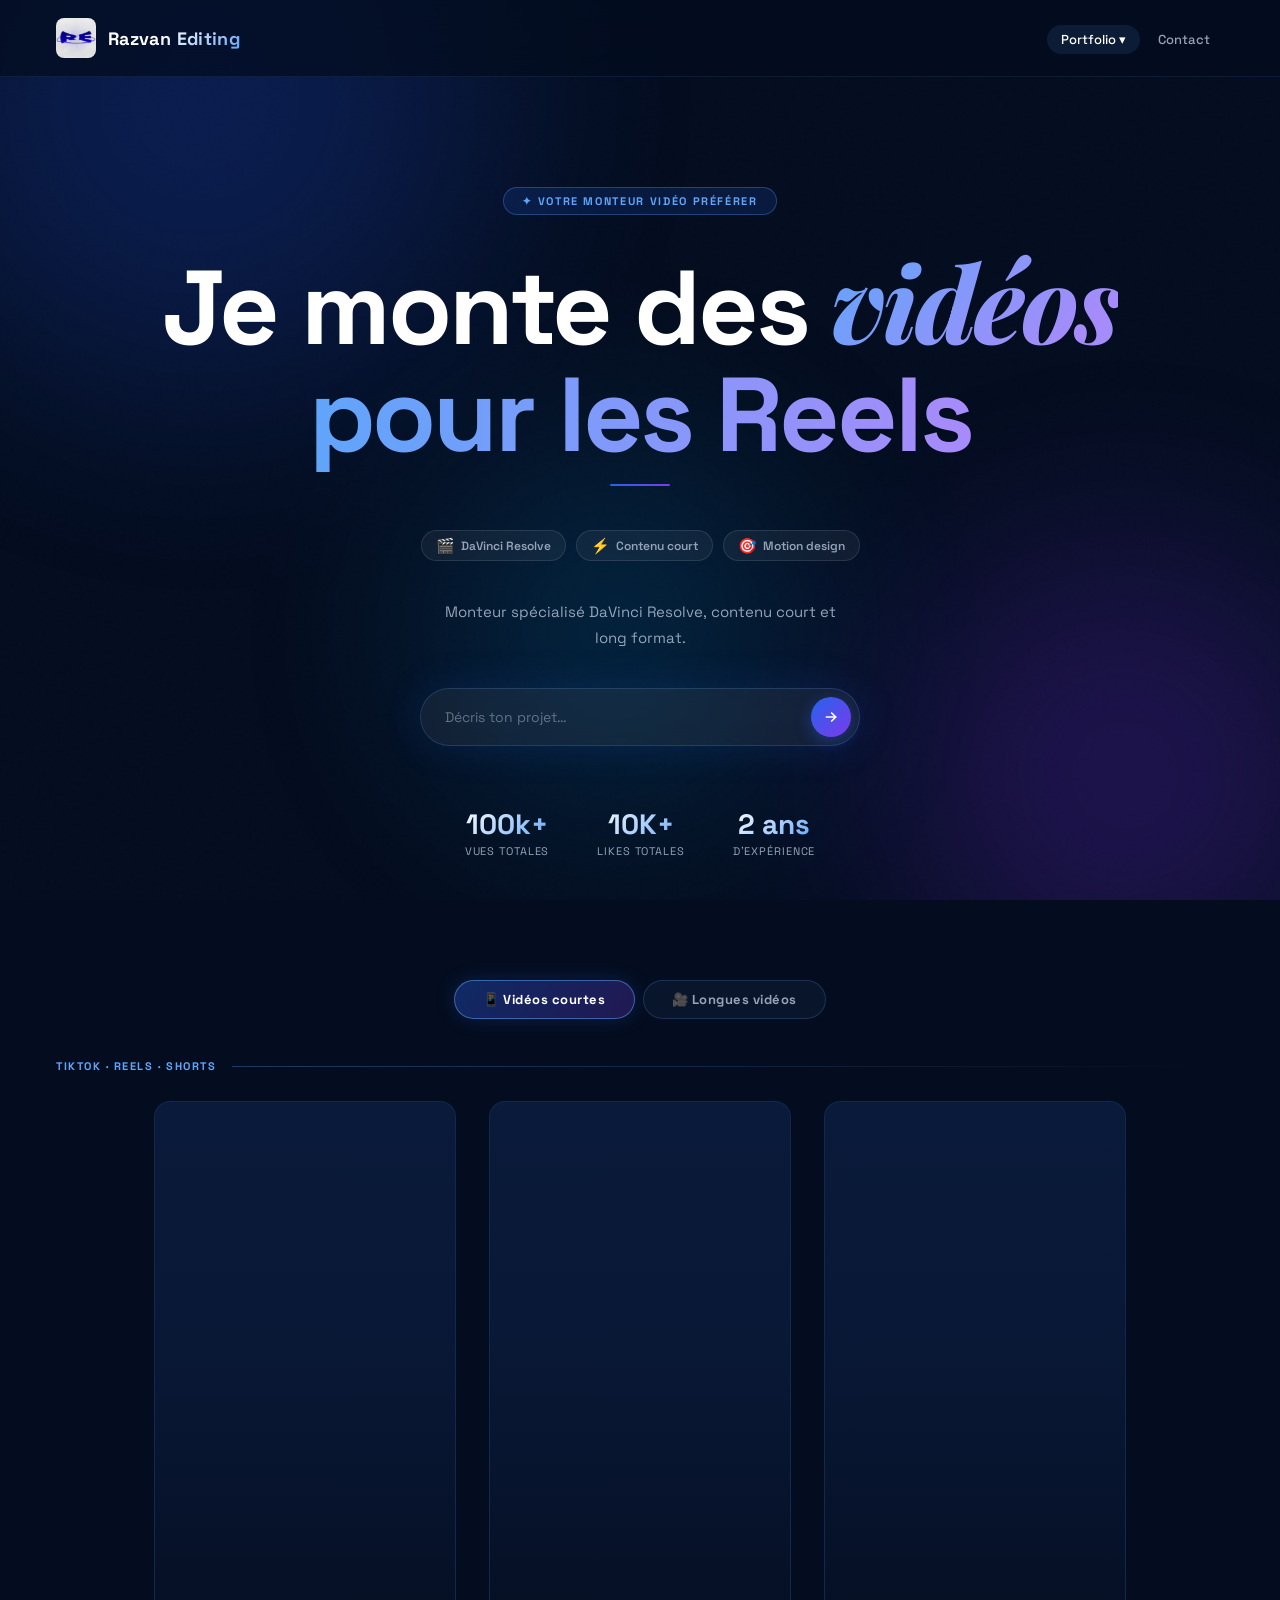
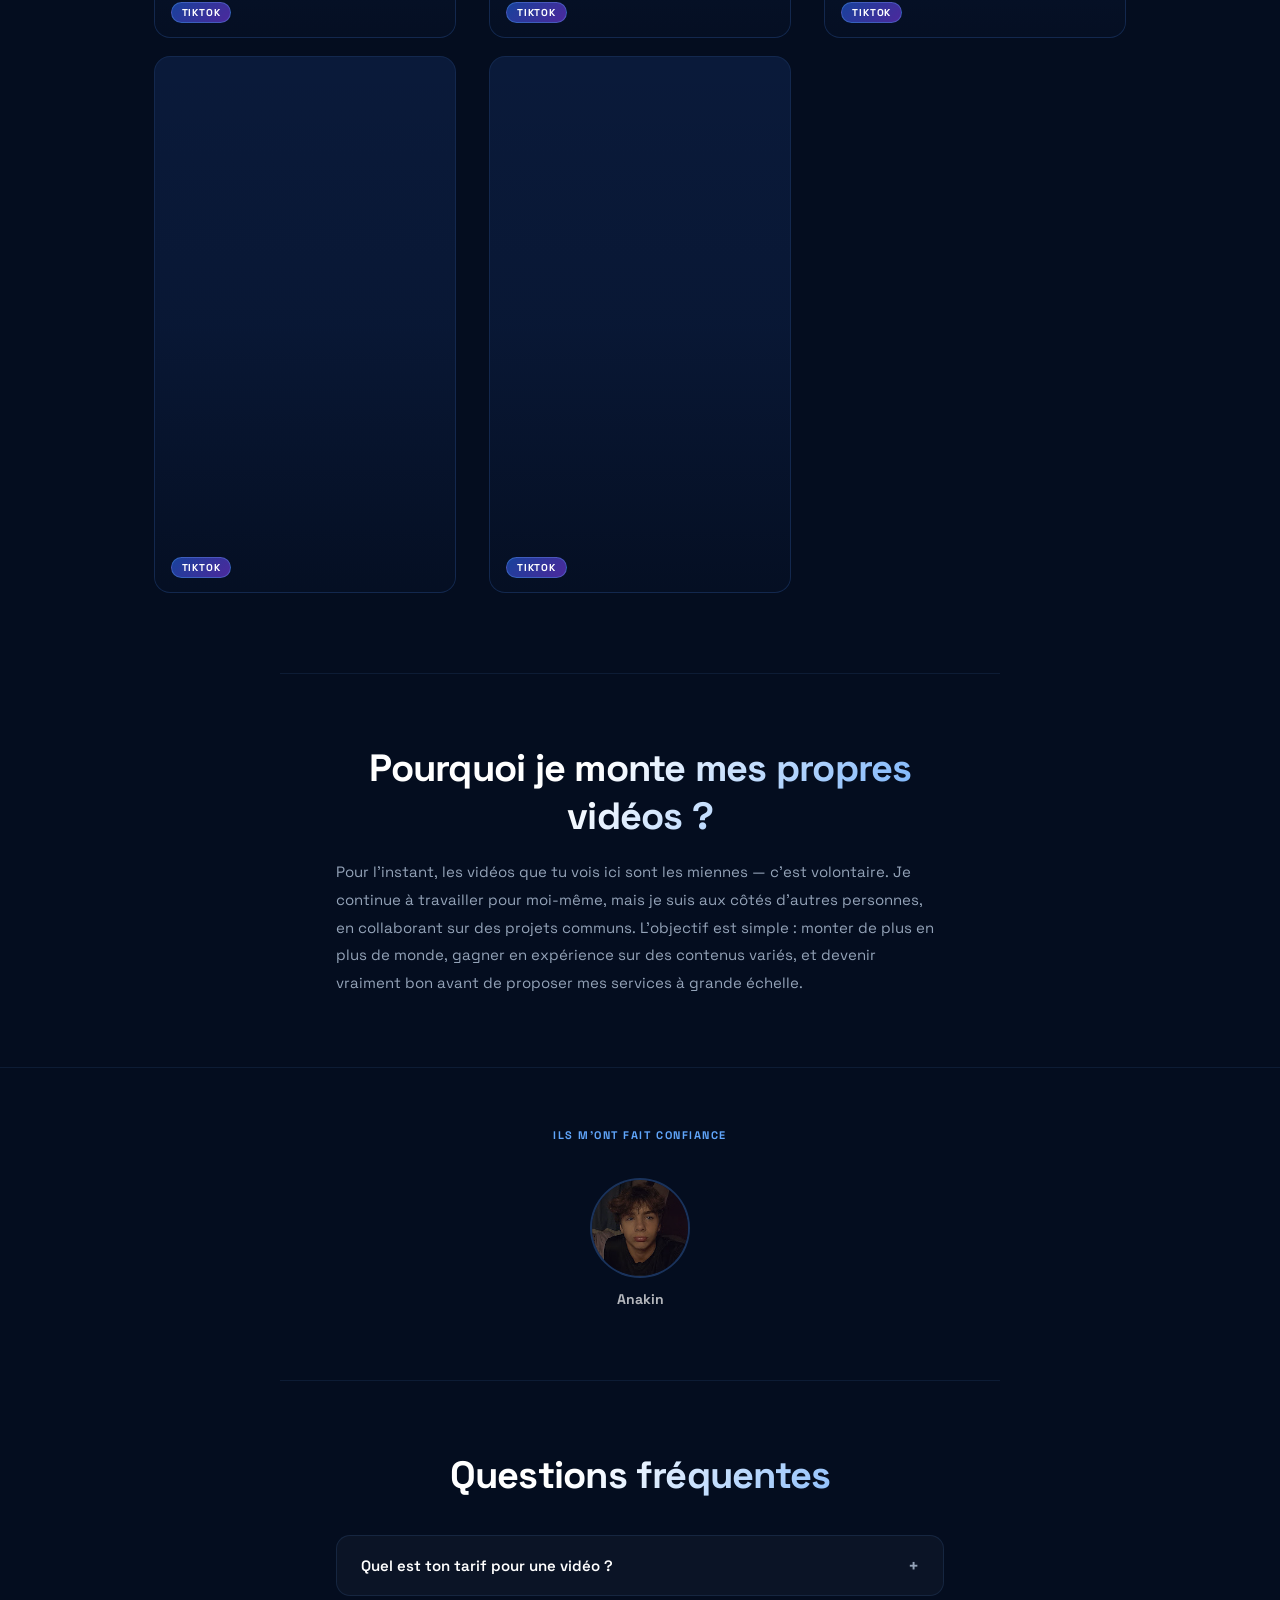
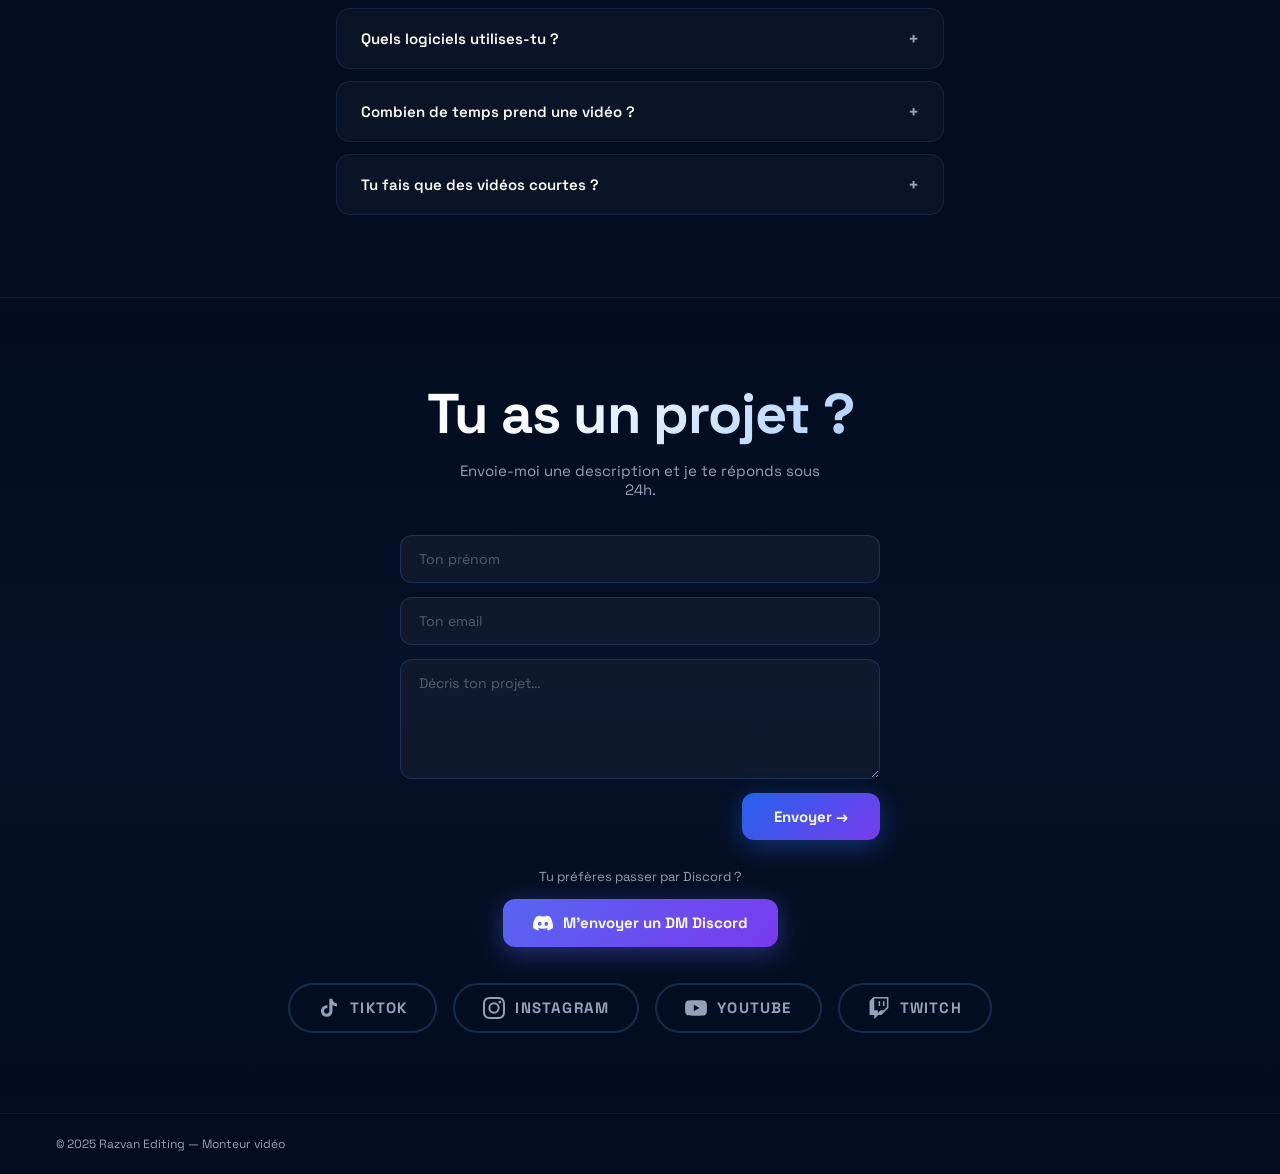
==== commit 28f55297: "Retour à l'ancien site d'avant Unslop (sauvegarde backup-avant-refonte) Restaure index.html et data." ====
--- a/index.html
+++ b/index.html
@@ -1,119 +1,488 @@
 <!DOCTYPE html>
 <html lang="fr">
 <head>
-  <meta charset="UTF-8">
-  <meta name="viewport" content="width=device-width,initial-scale=1">
-  <meta name="theme-color" content="#121315">
-  <title>Razvan Editing — Montage vidéo YouTube, TikTok et Reels</title>
-  <meta name="description" content="Montage vidéo sur DaVinci Resolve pour YouTube, TikTok et Reels. Découvre les réalisations de Razvan Editing et échangeons sur ton prochain projet.">
-  <link rel="canonical" href="https://razvanediting.github.io/RazvanEditing/">
-  <meta property="og:type" content="website">
-  <meta property="og:locale" content="fr_FR">
-  <meta property="og:title" content="Razvan Editing — Montage vidéo">
-  <meta property="og:description" content="Tes formats courts et tes vidéos YouTube, montés sur DaVinci Resolve. Découvre mes réalisations.">
-  <meta property="og:url" content="https://razvanediting.github.io/RazvanEditing/">
-  <meta property="og:image" content="https://razvanediting.github.io/RazvanEditing/assets/long-5.jpg">
-  <link rel="icon" href="favicon.ico">
-  <link rel="preconnect" href="https://fonts.googleapis.com">
-  <link rel="preconnect" href="https://fonts.gstatic.com" crossorigin>
-  <link href="https://fonts.googleapis.com/css2?family=IBM+Plex+Mono:wght@400;500&family=Space+Grotesk:wght@400;500;600&display=swap" rel="stylesheet">
-  <link rel="preload" href="assets/long-5.jpg" as="image">
-  <link rel="stylesheet" href="style.css">
-  <script src="app.js" defer></script>
+<meta charset="UTF-8"/>
+<meta name="viewport" content="width=device-width,initial-scale=1.0"/>
+<title>Razvan — Monteur vidéo</title>
+<link rel="icon" href="favicon.ico"/>
+<link href="https://fonts.googleapis.com/css2?family=Space+Grotesk:wght@400;500;700;800&family=Playfair+Display:ital@1&display=swap" rel="stylesheet"/>
+<style>
+*,*::before,*::after{box-sizing:border-box;margin:0;padding:0}
+:root{
+  --deep:#040d1f;
+  --mid:#0a1a3a;
+  --bright:#1a3a7a;
+  --glow:#2563eb;
+  --light:#60a5fa;
+  --pale:#bfdbfe;
+  --violet:#7c3aed;
+  --white:#ffffff;
+  --gray:#94a3b8;
+  --radius:16px;
+  --gap:18px;
+}
+html{scroll-behavior:smooth}
+body{background:var(--deep);color:var(--white);font-family:'Space Grotesk',sans-serif;min-height:100vh;overflow-x:hidden}
+body::before{content:'';position:fixed;inset:0;background-image:url("data:image/svg+xml,%3Csvg viewBox='0 0 256 256' xmlns='http://www.w3.org/2000/svg'%3E%3Cfilter id='n'%3E%3CfeTurbulence type='fractalNoise' baseFrequency='0.9' numOctaves='4' stitchTiles='stitch'/%3E%3C/filter%3E%3Crect width='100%25' height='100%25' filter='url(%23n)' opacity='0.04'/%3E%3C/svg%3E");pointer-events:none;z-index:0;opacity:.4}
+
+/* orbs */
+.bg-orbs{position:fixed;inset:0;pointer-events:none;z-index:0;overflow:hidden}
+.orb{position:absolute;border-radius:50%;filter:blur(90px);opacity:.32;animation:drift 14s ease-in-out infinite}
+.orb1{width:700px;height:700px;background:radial-gradient(circle,#1d4ed8,transparent);top:-250px;left:-150px}
+.orb2{width:550px;height:550px;background:radial-gradient(circle,#6d28d9,transparent);bottom:-150px;right:-120px;animation-delay:-5s}
+.orb3{width:450px;height:450px;background:radial-gradient(circle,#0369a1,transparent);top:45%;left:48%;transform:translateX(-50%);animation-delay:-10s}
+@keyframes drift{0%,100%{transform:translateY(0) scale(1)}50%{transform:translateY(-28px) scale(1.04)}}
+
+/* ── NAV ── */
+nav{position:sticky;top:0;z-index:200;display:flex;align-items:center;justify-content:space-between;padding:18px 56px;background:rgba(4,13,31,.72);backdrop-filter:blur(22px);border-bottom:1px solid rgba(96,165,250,.1)}
+.logo-wrap{display:flex;align-items:center;gap:12px;text-decoration:none;cursor:pointer}
+#logo-img{width:40px;height:40px;object-fit:contain;display:none;border-radius:8px}
+.logo-svg-default{width:40px;height:40px;flex-shrink:0}
+.logo-name{font-size:18px;font-weight:800;letter-spacing:.02em;background:linear-gradient(135deg,var(--white) 40%,var(--light));-webkit-background-clip:text;-webkit-text-fill-color:transparent;background-clip:text}
+.nav-links{display:flex;gap:4px;list-style:none}
+.nav-links a{font-size:13px;color:var(--gray);text-decoration:none;transition:color .2s;font-weight:500;padding:6px 14px;border-radius:20px}
+.nav-links a:hover,.nav-links a.active{color:var(--white);background:rgba(96,165,250,.1)}
+.nav-dropdown{position:relative}
+.nav-dropdown-menu{display:none;position:absolute;top:100%;left:0;background:rgba(10,26,58,.95);backdrop-filter:blur(20px);border:1px solid rgba(96,165,250,.15);border-radius:12px;padding:8px;min-width:200px;z-index:300;flex-direction:column;gap:2px}
+.nav-dropdown:hover .nav-dropdown-menu{display:flex}
+.nav-dropdown-menu a{font-size:13px;color:var(--gray);text-decoration:none;padding:8px 14px;border-radius:8px;transition:all .2s;white-space:nowrap;display:block}
+.nav-dropdown-menu a:hover{color:var(--white);background:rgba(96,165,250,.1)}
+
+/* ── TABS ── */
+.tabs-bar{position:relative;z-index:1;display:flex;align-items:center;justify-content:center;gap:8px;padding:32px 56px 0}
+.tab-btn{
+  font-size:13px;font-weight:700;letter-spacing:.04em;
+  padding:10px 28px;border-radius:30px;border:1.5px solid rgba(96,165,250,.2);
+  background:rgba(96,165,250,.05);color:var(--gray);cursor:pointer;
+  transition:all .25s;font-family:'Space Grotesk',sans-serif;
+}
+.tab-btn:hover{color:var(--white);border-color:rgba(96,165,250,.4)}
+.tab-btn.active{background:linear-gradient(135deg,rgba(37,99,235,.35),rgba(124,58,237,.25));border-color:rgba(96,165,250,.5);color:var(--white);box-shadow:0 0 20px rgba(37,99,235,.2)}
+
+/* ── HERO ── */
+.hero{position:relative;z-index:1;display:flex;flex-direction:column;align-items:center;justify-content:center;text-align:center;padding:110px 24px 90px;min-height:90vh}
+.hero-tag{display:inline-block;font-size:11px;font-weight:700;letter-spacing:.15em;text-transform:uppercase;color:var(--light);background:rgba(37,99,235,.15);border:1px solid rgba(96,165,250,.3);border-radius:20px;padding:6px 18px;margin-bottom:32px;animation:fadeDown .8s ease both}
+.hero-h1{font-size:clamp(48px,8.5vw,105px);font-weight:800;line-height:1.02;letter-spacing:-.03em;margin-bottom:12px}
+.word{display:inline-block;opacity:0;transform:translateY(40px);animation:wordUp .7s ease forwards}
+.word-plain{color:var(--white)}
+.word-grad{background:linear-gradient(135deg,var(--light) 0%,#a78bfa 50%,var(--light) 100%);background-size:200% auto;-webkit-background-clip:text;-webkit-text-fill-color:transparent;background-clip:text;animation:wordUp .7s ease forwards,shimmer 4s linear infinite 1s}
+.word-italic{font-family:'Playfair Display',serif;font-style:italic}
+@keyframes wordUp{to{opacity:1;transform:translateY(0)}}
+@keyframes shimmer{0%{background-position:0% center}100%{background-position:200% center}}
+@keyframes fadeDown{from{opacity:0;transform:translateY(-16px)}to{opacity:1;transform:translateY(0)}}
+#rotateur{display:block;background:linear-gradient(90deg,var(--light),#a78bfa);-webkit-background-clip:text;-webkit-text-fill-color:transparent;background-clip:text;transition:opacity .3s,transform .3s;min-height:1.05em}
+.hero-tools{display:flex;align-items:center;gap:10px;margin:20px 0;flex-wrap:wrap;justify-content:center;animation:fadeDown 1s .7s ease both}
+.tool-badge{display:flex;align-items:center;gap:6px;font-size:12px;font-weight:600;color:var(--gray);background:rgba(255,255,255,.05);border:1px solid rgba(255,255,255,.1);border-radius:20px;padding:5px 14px}
+.tool-badge span{font-size:15px}
+.hero-sub{color:var(--gray);font-size:15px;max-width:400px;line-height:1.7;margin:18px auto 38px;animation:fadeDown 1s .9s ease both}
+.hero-line{width:60px;height:2px;margin:0 auto 24px;background:linear-gradient(90deg,var(--glow),var(--violet));border-radius:2px;animation:fadeDown 1s .65s ease both}
+.hero-form{display:flex;align-items:center;gap:10px;background:rgba(255,255,255,.06);border:1.5px solid rgba(96,165,250,.2);border-radius:50px;padding:8px 8px 8px 24px;max-width:440px;width:100%;backdrop-filter:blur(10px);box-shadow:0 0 40px rgba(37,99,235,.15);animation:fadeDown 1s 1.1s ease both}
+.hero-form input{flex:1;border:none;outline:none;background:transparent;font-family:'Space Grotesk',sans-serif;font-size:14px;color:var(--white)}
+.hero-form input::placeholder{color:rgba(148,163,184,.6)}
+.hero-form button{width:40px;height:40px;border:none;border-radius:50%;background:linear-gradient(135deg,var(--glow),var(--violet));color:#fff;cursor:pointer;display:flex;align-items:center;justify-content:center;flex-shrink:0;transition:transform .15s,box-shadow .2s;box-shadow:0 4px 16px rgba(37,99,235,.4)}
+.hero-form button:hover{transform:scale(1.1);box-shadow:0 6px 24px rgba(37,99,235,.6)}
+.hero-form button svg{width:16px;height:16px}
+.stats-bar{display:flex;gap:48px;margin-top:60px;flex-wrap:wrap;justify-content:center;animation:fadeDown 1s 1.3s ease both}
+.stat{text-align:center}
+.stat-num{font-size:28px;font-weight:800;background:linear-gradient(135deg,var(--white),var(--light));-webkit-background-clip:text;-webkit-text-fill-color:transparent;background-clip:text}
+.stat-label{font-size:11px;color:var(--gray);letter-spacing:.08em;text-transform:uppercase;margin-top:2px}
+
+/* ── SECTION HEADER ── */
+.sec-head{position:relative;z-index:1;padding:40px 56px 28px;display:flex;align-items:center;gap:16px;flex-wrap:wrap}
+.sec-head h2{font-size:11px;font-weight:700;letter-spacing:.14em;text-transform:uppercase;color:var(--light);white-space:nowrap}
+.sec-head-line{flex:1;height:1px;background:linear-gradient(90deg,rgba(96,165,250,.3),transparent)}
+
+/* ── GRILLE TIKTOK (9:16) ── */
+.grid-tiktok{position:relative;z-index:1;display:grid;grid-template-columns:repeat(3,1fr);gap:var(--gap);padding:0 56px 80px;max-width:1100px;margin:0 auto;justify-items:center}
+.card-tiktok{aspect-ratio:9/16;width:100%}
+@media(max-width:700px){.grid-tiktok{grid-template-columns:repeat(2,1fr);padding:0 20px 60px;max-width:600px}}
+@media(max-width:430px){.grid-tiktok{grid-template-columns:1fr;padding:0 16px 50px;max-width:280px}}
+
+/* ── GRILLE LONGUES VIDÉOS (16:9) ── */
+.grid-long{position:relative;z-index:1;display:grid;grid-template-columns:repeat(2,1fr);gap:32px;padding:0 56px 80px;max-width:1300px;margin:0 auto;justify-items:center}
+@media(max-width:700px){.grid-long{grid-template-columns:1fr;padding:0 20px 60px}}
+
+/* ── CARD BASE ── */
+.card-wrap{display:flex;flex-direction:column;opacity:0;transform:translateY(30px);transition:opacity .5s,transform .5s;text-decoration:none;color:var(--white);}
+.card-wrap.visible{opacity:1;transform:translateY(0)}
+.card{position:relative;border-radius:var(--radius);overflow:hidden;background:var(--mid);border:1px solid rgba(96,165,250,.1);cursor:pointer;transition:transform .3s cubic-bezier(.34,1.56,.64,1),box-shadow .3s;display:block;}
+.card-wrap.visible .card:hover{transform:translateY(-6px) scale(1.02);box-shadow:0 24px 60px rgba(37,99,235,.3),0 0 0 1px rgba(96,165,250,.3)}
+.card img,.card video,.card iframe{width:100%;height:100%;object-fit:cover;display:block;transition:transform .4s;border:none;}
+.card:hover img,.card:hover video{transform:scale(1.04)}
+.card::after{content:'';position:absolute;inset:0;background:linear-gradient(to top,rgba(4,13,31,.85) 0%,rgba(4,13,31,.2) 50%,transparent 100%);pointer-events:none}
+.card::before{content:'';position:absolute;inset:0;border-radius:var(--radius);z-index:3;box-shadow:inset 0 0 0 1.5px rgba(96,165,250,0);transition:box-shadow .3s;pointer-events:none}
+.card-wrap.visible .card:hover::before{box-shadow:inset 0 0 0 1.5px rgba(96,165,250,.5)}
+
+/* description sous la card */
+.card-desc{font-size:13px;color:var(--gray);line-height:1.6;padding:12px 4px 4px;display:none;}
+.card-desc.has-text{display:block;}
+
+/* tiktok cards = 9:16 avec bords arrondis */
+.card-tiktok{border-radius:var(--radius)!important;aspect-ratio:9/16;width:100%}
+.card-wrap.visible .card-tiktok:hover{transform:scale(1.03);box-shadow:0 0 0 2px rgba(96,165,250,.6)}
+/* long cards = 16:9 mais plus petit */
+.card-long{aspect-ratio:16/9;width:100%}
+.card-long .card-media{width:100%;height:100%;object-fit:cover}
+.grid-long .card-wrap{width:100%}
+
+.card-label{position:absolute;bottom:56px;left:16px;right:16px;z-index:2;font-size:clamp(15px,2.2vw,20px);font-weight:800;text-shadow:0 2px 10px rgba(0,0,0,.5);line-height:1.2}
+.card-long .card-label{bottom:46px;font-size:14px}
+.card-meta{position:absolute;bottom:14px;left:16px;right:16px;z-index:2;display:flex;align-items:center;justify-content:space-between;gap:8px}
+.card-views{font-size:12px;color:rgba(255,255,255,.65);font-weight:600}
+.badge{font-size:10px;font-weight:700;letter-spacing:.08em;text-transform:uppercase;background:linear-gradient(135deg,rgba(37,99,235,.6),rgba(124,58,237,.6));backdrop-filter:blur(8px);border:1px solid rgba(96,165,250,.35);color:#fff;border-radius:20px;padding:3px 10px}
+
+/* duration badge for long videos */
+.duration-badge{position:absolute;top:12px;right:12px;z-index:3;font-size:11px;font-weight:700;background:rgba(0,0,0,.7);backdrop-filter:blur(4px);color:#fff;border-radius:6px;padding:3px 8px}
+
+/* ── TAB PANELS ── */
+.tab-panel{display:none}.tab-panel.active{display:block}
+
+/* ── CONTACT ── */
+.about-section{position:relative;z-index:1;padding:70px 56px;border-top:1px solid rgba(96,165,250,.1);max-width:720px;margin:0 auto;text-align:center}
+.about-section h2{font-size:clamp(24px,3.2vw,38px);font-weight:800;letter-spacing:-.02em;margin-bottom:18px;background:linear-gradient(135deg,var(--white) 40%,var(--light));-webkit-background-clip:text;-webkit-text-fill-color:transparent;background-clip:text}
+.about-section p{color:var(--gray);font-size:15px;line-height:1.85;white-space:pre-line;text-align:left}
+.contact-section{position:relative;z-index:1;padding:80px 56px;text-align:center;border-top:1px solid rgba(96,165,250,.1)}
+.contact-section::before{content:'';position:absolute;inset:0;background:linear-gradient(180deg,transparent,rgba(37,99,235,.05),transparent);pointer-events:none}
+.contact-section h2{font-size:clamp(30px,4.5vw,56px);font-weight:800;letter-spacing:-.02em;margin-bottom:12px;background:linear-gradient(135deg,var(--white) 40%,var(--light));-webkit-background-clip:text;-webkit-text-fill-color:transparent;background-clip:text}
+.contact-section p{color:var(--gray);font-size:15px;margin-bottom:36px;max-width:360px;margin-left:auto;margin-right:auto}
+.contact-form{display:flex;flex-direction:column;gap:14px;width:100%;max-width:480px;margin:0 auto}
+.contact-form input,.contact-form textarea{width:100%;padding:14px 18px;border-radius:12px;border:1.5px solid rgba(96,165,250,.2);background:rgba(255,255,255,.04);font-family:'Space Grotesk',sans-serif;font-size:14px;color:var(--white);outline:none;resize:vertical;transition:border-color .2s,box-shadow .2s}
+.contact-form input:focus,.contact-form textarea:focus{border-color:var(--glow);box-shadow:0 0 0 3px rgba(37,99,235,.2)}
+.contact-form input::placeholder,.contact-form textarea::placeholder{color:rgba(148,163,184,.5)}
+.contact-form textarea{min-height:120px}
+.btn-primary{padding:14px 32px;background:linear-gradient(135deg,var(--glow),var(--violet));color:#fff;border:none;border-radius:12px;font-family:'Space Grotesk',sans-serif;font-size:15px;font-weight:700;cursor:pointer;transition:opacity .2s,transform .15s,box-shadow .2s;align-self:flex-end;box-shadow:0 6px 24px rgba(37,99,235,.4)}
+.btn-primary:hover{opacity:.9;transform:translateY(-2px);box-shadow:0 10px 32px rgba(37,99,235,.5)}
+.socials{display:flex;gap:16px;margin-top:36px;flex-wrap:wrap;justify-content:center}
+.social-link{font-size:15px;font-weight:700;letter-spacing:.08em;text-transform:uppercase;color:var(--gray);text-decoration:none;border:2px solid rgba(96,165,250,.2);border-radius:30px;padding:12px 28px;transition:color .2s,border-color .2s,background .2s}
+.social-link:hover{color:var(--white);border-color:var(--light);background:rgba(37,99,235,.15)}
+
+/* ── FOOTER ── */
+footer{position:relative;z-index:1;padding:22px 56px;border-top:1px solid rgba(96,165,250,.08);display:flex;justify-content:space-between;align-items:center;font-size:12px;color:var(--gray);flex-wrap:wrap;gap:10px}
+
+/* ── CLIENTS ── */
+.clients-section{position:relative;z-index:1;padding:60px 56px;text-align:center;border-top:1px solid rgba(96,165,250,.1)}
+.clients-section h2{font-size:11px;font-weight:700;letter-spacing:.14em;text-transform:uppercase;color:var(--light);margin-bottom:36px}
+.clients-grid{display:flex;justify-content:center;gap:48px;flex-wrap:wrap;align-items:center}
+.client-card{display:flex;flex-direction:column;align-items:center;gap:12px;opacity:.7;transition:opacity .3s}
+.client-card:hover{opacity:1}
+.client-avatar{width:100px;height:100px;border-radius:50%;border:2px solid rgba(96,165,250,.3);overflow:hidden;background:var(--mid);transition:transform .3s,border-color .3s}
+.client-card:hover .client-avatar{transform:scale(1.08);border-color:var(--light)}
+.client-avatar img{width:100%;height:100%;object-fit:cover}
+.client-name{font-size:14px;font-weight:700;color:var(--white)}
+.client-role{font-size:12px;color:var(--gray)}
+
+/* ── FAQ ── */
+.faq-section{position:relative;z-index:1;padding:70px 56px;max-width:720px;margin:0 auto;text-align:center;border-top:1px solid rgba(96,165,250,.1)}
+.faq-section h2{font-size:clamp(24px,3.2vw,38px);font-weight:800;letter-spacing:-.02em;margin-bottom:36px;background:linear-gradient(135deg,var(--white) 40%,var(--light));-webkit-background-clip:text;-webkit-text-fill-color:transparent;background-clip:text}
+.faq-item{border:1.5px solid rgba(96,165,250,.12);border-radius:14px;margin-bottom:12px;overflow:hidden;background:rgba(255,255,255,.03);transition:border-color .3s}
+.faq-item.open{border-color:rgba(96,165,250,.3)}
+.faq-q{display:flex;align-items:center;justify-content:space-between;padding:18px 24px;cursor:pointer;font-size:15px;font-weight:600;color:var(--white);transition:color .2s}
+.faq-q:hover{color:var(--light)}
+.faq-arrow{font-size:18px;color:var(--gray);transition:transform .3s;flex-shrink:0;margin-left:12px}
+.faq-item.open .faq-arrow{transform:rotate(45deg)}
+.faq-a{max-height:0;overflow:hidden;transition:max-height .4s ease,padding .4s ease;padding:0 24px}
+.faq-item.open .faq-a{max-height:300px;padding:0 24px 18px}
+.faq-a p{font-size:14px;color:var(--gray);line-height:1.7;text-align:left}
+
+
+
+/* ── TOAST ── */
+#toast{position:fixed;bottom:32px;left:50%;transform:translateX(-50%) translateY(80px);background:linear-gradient(135deg,var(--glow),var(--violet));color:#fff;font-size:14px;font-weight:600;padding:12px 28px;border-radius:40px;opacity:0;transition:opacity .3s,transform .3s;z-index:9999;pointer-events:none;box-shadow:0 8px 32px rgba(37,99,235,.5)}
+#toast.show{opacity:1;transform:translateX(-50%) translateY(0)}
+
+/* ═══════════════════════════════
+   ADMIN OVERLAY
+═══════════════════════════════ */
+#admin-overlay{display:none;position:fixed;inset:0;z-index:1000;background:rgba(4,13,31,.96);backdrop-filter:blur(18px);overflow-y:auto}
+#admin-overlay.open{display:block}
+.admin-wrap{max-width:860px;margin:0 auto;padding:48px 24px 80px}
+.admin-header{display:flex;align-items:center;justify-content:space-between;margin-bottom:40px;padding-bottom:20px;border-bottom:1px solid rgba(96,165,250,.2)}
+.admin-header h2{font-size:20px;font-weight:800;background:linear-gradient(135deg,var(--white),var(--light));-webkit-background-clip:text;-webkit-text-fill-color:transparent;background-clip:text}
+.admin-close{width:36px;height:36px;border-radius:50%;border:1.5px solid rgba(96,165,250,.3);background:transparent;color:var(--gray);cursor:pointer;font-size:18px;display:flex;align-items:center;justify-content:center;transition:all .2s}
+.admin-close:hover{color:var(--white);border-color:var(--white)}
+
+/* Login */
+#admin-login{display:flex;flex-direction:column;gap:16px;max-width:340px;margin:80px auto}
+#admin-login h3{font-size:18px;font-weight:700;text-align:center;color:var(--white)}
+#admin-login p{font-size:13px;color:var(--gray);text-align:center}
+.admin-input{width:100%;padding:13px 18px;border-radius:10px;border:1.5px solid rgba(96,165,250,.2);background:rgba(255,255,255,.05);font-family:'Space Grotesk',sans-serif;font-size:14px;color:var(--white);outline:none}
+.admin-input:focus{border-color:var(--glow);box-shadow:0 0 0 3px rgba(37,99,235,.2)}
+.admin-input::placeholder{color:rgba(148,163,184,.5)}
+.admin-btn{padding:13px;border-radius:10px;background:linear-gradient(135deg,var(--glow),var(--violet));color:#fff;border:none;font-family:'Space Grotesk',sans-serif;font-size:14px;font-weight:700;cursor:pointer;transition:opacity .2s}
+.admin-btn:hover{opacity:.88}
+#login-error{color:#f87171;font-size:13px;text-align:center;display:none}
+
+/* Admin Tabs */
+#admin-panel{display:none}
+.admin-tabs{display:flex;gap:8px;margin-bottom:28px;flex-wrap:wrap}
+.admin-tab-btn{padding:8px 22px;border-radius:20px;border:1.5px solid rgba(96,165,250,.2);background:transparent;color:var(--gray);font-family:'Space Grotesk',sans-serif;font-size:13px;font-weight:600;cursor:pointer;transition:all .2s}
+.admin-tab-btn.active{background:rgba(37,99,235,.25);border-color:rgba(96,165,250,.5);color:var(--white)}
+.admin-sub{display:none}.admin-sub.active{display:block}
+
+/* Settings section */
+.settings-grid{display:grid;grid-template-columns:repeat(2,1fr);gap:16px;margin-bottom:24px}
+@media(max-width:600px){.settings-grid{grid-template-columns:1fr}}
+.settings-card{background:rgba(255,255,255,.04);border:1.5px solid rgba(96,165,250,.12);border-radius:14px;padding:20px}
+.settings-card h4{font-size:12px;font-weight:700;letter-spacing:.1em;text-transform:uppercase;color:var(--light);margin-bottom:16px}
+.field-row{margin-bottom:14px}
+.field-label{font-size:11px;color:var(--gray);font-weight:600;letter-spacing:.06em;text-transform:uppercase;margin-bottom:6px}
+.field-input{width:100%;padding:10px 14px;border-radius:8px;border:1.5px solid rgba(96,165,250,.15);background:rgba(255,255,255,.04);font-family:'Space Grotesk',sans-serif;font-size:13px;color:var(--white);outline:none}
+.field-input:focus{border-color:var(--glow)}
+.field-input::placeholder{color:rgba(148,163,184,.4)}
+
+/* logo upload */
+.logo-preview-wrap{display:flex;align-items:center;gap:14px;margin-bottom:14px}
+.logo-preview-box{width:56px;height:56px;border-radius:10px;border:1.5px solid rgba(96,165,250,.2);background:rgba(255,255,255,.05);display:flex;align-items:center;justify-content:center;overflow:hidden;flex-shrink:0}
+.logo-preview-box img{width:100%;height:100%;object-fit:contain}
+.upload-btn-label{display:inline-block;padding:9px 18px;border-radius:8px;border:1.5px solid rgba(96,165,250,.3);background:rgba(37,99,235,.1);color:var(--light);font-size:13px;font-weight:600;cursor:pointer;transition:all .2s}
+.upload-btn-label:hover{background:rgba(37,99,235,.25);border-color:var(--light)}
+#logo-file-input{display:none}
+.remove-logo-btn{background:rgba(248,113,113,.1);border:1px solid rgba(248,113,113,.3);color:#f87171;border-radius:8px;padding:6px 14px;font-size:12px;font-weight:600;cursor:pointer;transition:all .2s;font-family:'Space Grotesk',sans-serif}
+.remove-logo-btn:hover{background:rgba(248,113,113,.25)}
+.client-admin-item{display:flex;align-items:center;gap:14px;padding:14px;border-radius:12px;border:1.5px solid rgba(96,165,250,.12);background:rgba(255,255,255,.03);margin-bottom:10px}
+.client-admin-avatar{width:56px;height:56px;border-radius:50%;overflow:hidden;background:rgba(255,255,255,.06);border:1.5px solid rgba(96,165,250,.2);display:flex;align-items:center;justify-content:center;flex-shrink:0;font-size:20px;font-weight:800;color:var(--light)}
+.client-admin-avatar img{width:100%;height:100%;object-fit:cover}
+.client-admin-fields{flex:1;min-width:0;display:flex;flex-direction:column;gap:8px}
+.client-admin-fields .field-input{max-width:280px}
+.client-admin-actions{display:flex;gap:8px;flex-wrap:wrap;align-items:center}
+.client-admin-actions input[type=file]{display:none}
+
+/* video items */
+.video-item{background:rgba(255,255,255,.04);border:1.5px solid rgba(96,165,250,.12);border-radius:14px;padding:20px;margin-bottom:14px}
+.video-item-header{display:flex;align-items:center;justify-content:space-between;margin-bottom:16px}
+.video-item-num{font-size:11px;font-weight:700;letter-spacing:.1em;text-transform:uppercase;color:var(--light)}
+.video-item-del{background:rgba(248,113,113,.12);border:1px solid rgba(248,113,113,.3);color:#f87171;border-radius:8px;padding:5px 12px;font-size:12px;font-weight:600;cursor:pointer;transition:all .2s}
+.video-item-del:hover{background:rgba(248,113,113,.3)}
+.field-grid{display:grid;grid-template-columns:1fr 1fr;gap:12px}
+.field-full{grid-column:1/-1}
+
+/* admin actions */
+.admin-actions{display:flex;gap:12px;margin-top:28px;flex-wrap:wrap;align-items:center}
+.admin-actions button{padding:11px 22px;border-radius:10px;font-family:'Space Grotesk',sans-serif;font-size:13px;font-weight:700;cursor:pointer;transition:all .2s}
+.add-vid-btn{background:rgba(37,99,235,.18);border:1.5px solid rgba(96,165,250,.3);color:var(--light)}
+.add-vid-btn:hover{background:rgba(37,99,235,.3)}
+.save-btn{background:linear-gradient(135deg,var(--glow),var(--violet));border:none;color:#fff;box-shadow:0 6px 20px rgba(37,99,235,.4)}
+.save-btn:hover{opacity:.9;transform:translateY(-1px)}
+.logout-btn{background:transparent;border:1.5px solid rgba(148,163,184,.2);color:var(--gray);margin-left:auto}
+.logout-btn:hover{color:var(--white);border-color:var(--white)}
+
+@media(max-width:600px){nav{padding:14px 18px}.sec-head,.tabs-bar{padding-left:18px;padding-right:18px}.grid-long,.contact-section,footer{padding-left:16px;padding-right:16px}footer{flex-direction:column;text-align:center}.tabs-bar{padding:20px 12px 0;gap:6px}.tab-btn{font-size:12px;padding:8px 14px}}
+  /* ── CHAT WIDGET ── */
+#chat-widget{position:fixed;bottom:24px;right:24px;z-index:9998}
+#chat-fab{width:56px;height:56px;border-radius:50%;border:none;background:linear-gradient(135deg,var(--glow),var(--violet));color:#fff;font-size:24px;cursor:pointer;box-shadow:0 4px 24px rgba(37,99,235,.5);transition:transform .2s,box-shadow .2s;display:flex;align-items:center;justify-content:center}
+#chat-fab:hover{transform:scale(1.1);box-shadow:0 8px 32px rgba(37,99,235,.6)}
+#chat-fab svg{width:26px;height:26px}
+#chat-panel{position:absolute;bottom:72px;right:0;width:340px;max-height:480px;background:rgba(10,26,58,.95);backdrop-filter:blur(20px);border:1px solid rgba(96,165,250,.2);border-radius:16px;overflow:hidden;display:none;flex-direction:column;box-shadow:0 16px 48px rgba(0,0,0,.5)}
+#chat-panel.open{display:flex}
+#chat-header{padding:14px 18px;background:linear-gradient(135deg,rgba(37,99,235,.3),rgba(124,58,237,.2));display:flex;align-items:center;justify-content:space-between;flex-shrink:0}
+#chat-header h3{font-size:14px;font-weight:700}
+#chat-close{width:28px;height:28px;border-radius:50%;border:none;background:rgba(255,255,255,.1);color:var(--gray);cursor:pointer;font-size:14px;display:flex;align-items:center;justify-content:center;transition:all .2s}
+#chat-close:hover{color:var(--white);background:rgba(255,255,255,.2)}
+#chat-messages{flex:1;overflow-y:auto;padding:14px 18px;display:flex;flex-direction:column;gap:10px;max-height:320px}
+.chat-msg{font-size:13px;line-height:1.5;padding:10px 14px;border-radius:12px;max-width:85%;animation:fadeUp .3s ease both}
+.chat-msg.incoming{background:rgba(255,255,255,.08);color:var(--white);align-self:flex-start;border-bottom-left-radius:4px}
+.chat-msg.outgoing{background:linear-gradient(135deg,var(--glow),var(--violet));color:#fff;align-self:flex-end;border-bottom-right-radius:4px}
+.chat-msg.system{background:rgba(96,165,250,.1);color:var(--light);align-self:center;font-size:12px;max-width:90%;border-radius:20px;padding:6px 14px}
+@keyframes fadeUp{from{opacity:0;transform:translateY(10px)}to{opacity:1;transform:translateY(0)}}
+#chat-input-area{padding:12px 14px;border-top:1px solid rgba(96,165,250,.1);display:flex;gap:8px;flex-shrink:0}
+#chat-input{flex:1;padding:10px 14px;border-radius:10px;border:1.5px solid rgba(96,165,250,.2);background:rgba(255,255,255,.05);font-family:'Space Grotesk',sans-serif;font-size:13px;color:var(--white);outline:none}
+#chat-input:focus{border-color:var(--glow)}
+#chat-input::placeholder{color:rgba(148,163,184,.5)}
+#chat-send{width:40px;height:40px;border:none;border-radius:10px;background:linear-gradient(135deg,var(--glow),var(--violet));color:#fff;cursor:pointer;display:flex;align-items:center;justify-content:center;flex-shrink:0;transition:transform .15s,box-shadow .2s}
+#chat-send:hover{transform:scale(1.05);box-shadow:0 4px 16px rgba(37,99,235,.4)}
+#chat-send svg{width:16px;height:16px}
+
+/* ── CHAT ADMIN ── */
+.chat-admin-messages{display:flex;flex-direction:column;gap:8px;max-height:350px;overflow-y:auto;padding:10px;background:rgba(0,0,0,.2);border-radius:10px;margin-bottom:12px}
+.chat-admin-msg{font-size:13px;line-height:1.5;padding:10px 14px;border-radius:12px;max-width:85%;animation:fadeUp .3s ease both}
+.chat-admin-msg.visitor{background:rgba(255,255,255,.08);color:var(--white);align-self:flex-start;border-bottom-left-radius:4px}
+.chat-admin-msg.admin-reply{background:linear-gradient(135deg,var(--glow),var(--violet));color:#fff;align-self:flex-end;border-bottom-right-radius:4px}
+.chat-admin-msg .chat-meta{font-size:11px;color:var(--gray);margin-top:4px;display:flex;justify-content:space-between;gap:8px}
+.chat-admin-msg .chat-sender{font-weight:700;color:var(--light)}
+.chat-admin-empty{text-align:center;color:var(--gray);font-size:13px;padding:20px}
+.chat-admin-input-area{display:flex;gap:8px;align-items:center}
+.chat-admin-input{flex:1;padding:10px 14px;border-radius:10px;border:1.5px solid rgba(96,165,250,.2);background:rgba(255,255,255,.05);font-family:'Space Grotesk',sans-serif;font-size:13px;color:var(--white);outline:none}
+.chat-admin-input:focus{border-color:var(--glow)}
+.chat-admin-input::placeholder{color:rgba(148,163,184,.5)}
+.chat-admin-send{padding:10px 18px;border:none;border-radius:10px;background:linear-gradient(135deg,var(--glow),var(--violet));color:#fff;font-family:'Space Grotesk',sans-serif;font-size:13px;font-weight:700;cursor:pointer;transition:opacity .2s,transform .15s;white-space:nowrap}
+.chat-admin-send:hover{opacity:.9;transform:translateY(-1px)}
+.chat-admin-clear{margin-left:8px;padding:10px 14px;border:1.5px solid rgba(248,113,113,.3);background:rgba(248,113,113,.1);color:#f87171;border-radius:10px;font-family:'Space Grotesk',sans-serif;font-size:12px;font-weight:600;cursor:pointer;transition:all .2s;white-space:nowrap}
+.chat-admin-clear:hover{background:rgba(248,113,113,.25)}
+.chat-admin-status{font-size:12px;color:var(--gray);margin-bottom:8px}
+.chat-admin-status.connected{color:#22c55e}
+.chat-admin-status.error{color:#f87171}
+</style>
 </head>
 <body>
-<a class="skip-link" href="#contenu">Aller au contenu</a>
-<nav class="site-nav" aria-label="Navigation principale">
-  <div class="container nav-inner">
-    <a class="logo-wrap" id="logo-wrap" href="#contenu" aria-label="Razvan Editing, accueil">
-      <img id="logo-img" src="assets/logo.jpg" alt="" width="40" height="40" style="display:block">
-      <svg class="logo-svg-default" id="logo-svg-default" viewBox="0 0 40 40" fill="none" aria-hidden="true" style="display:none"><path d="M11 30V10h11a6 6 0 0 1 0 12H11m10 0 9 8" stroke="currentColor" stroke-width="2"/></svg>
-      <span class="logo-name" id="nav-name">Razvan Editing</span>
+
+<div class="bg-orbs"><div class="orb orb1"></div><div class="orb orb2"></div><div class="orb orb3"></div></div>
+
+<!-- ── NAV ── -->
+<nav>
+  <div class="logo-wrap" id="logo-wrap">
+    <!-- Logo SVG par défaut -->
+    <svg class="logo-svg-default" id="logo-svg-default" viewBox="0 0 40 40" fill="none" xmlns="http://www.w3.org/2000/svg">
+      <defs>
+        <linearGradient id="lg1" x1="0" y1="0" x2="40" y2="40" gradientUnits="userSpaceOnUse"><stop offset="0%" stop-color="#60a5fa"/><stop offset="100%" stop-color="#a78bfa"/></linearGradient>
+        <linearGradient id="lg2" x1="0" y1="40" x2="40" y2="0" gradientUnits="userSpaceOnUse"><stop offset="0%" stop-color="#2563eb"/><stop offset="100%" stop-color="#7c3aed"/></linearGradient>
+      </defs>
+      <rect width="40" height="40" rx="10" fill="url(#lg2)" opacity=".2"/>
+      <path d="M10 8 h8 a7 7 0 0 1 0 14 h-8 Z" stroke="url(#lg1)" stroke-width="2.2" fill="none" stroke-linecap="round" stroke-linejoin="round"/>
+      <path d="M18 22 L28 34" stroke="url(#lg1)" stroke-width="2.2" stroke-linecap="round"/>
+      <circle cx="32" cy="10" r="3" fill="url(#lg1)"/>
+    </svg>
+    <!-- Logo image uploadé -->
+    <img id="logo-img" src="" alt="Logo"/>
+    <span class="logo-name" id="nav-name">Razvan</span>
+  </div>
+  <ul class="nav-links">
+    <li class="nav-dropdown">
+      <a href="#portfolio" class="nav-link-item active">Portfolio ▾</a>
+      <div class="nav-dropdown-menu">
+        <a href="#portfolio" class="nav-link-item" data-nav="short">📱 Vidéos courtes</a>
+        <a href="#portfolio" class="nav-link-item" data-nav="long">🎥 Longues vidéos</a>
+        <a href="#about">📝 À propos</a>
+        <a href="#clients">🤝 Clients</a>
+        <a href="#faq">❓ FAQ</a>
+      </div>
+    </li>
+    <li><a href="#contact" class="nav-link-item">Contact</a></li>
+  </ul>
+</nav>
+
+<!-- ── HERO ── -->
+<section class="hero">
+  <div class="hero-tag" id="hero-tag">✦ Monteur vidéo disponible</div>
+  <h1 class="hero-h1">
+    <span class="word word-plain" style="animation-delay:.1s">Je&nbsp;monte&nbsp;des&nbsp;</span><span class="word word-grad word-italic" style="animation-delay:.3s">vidéos</span><br>
+    <span id="rotateur" style="opacity:0;transform:translateY(40px);display:inline-block">pour TikTok</span>
+  </h1>
+  <div class="hero-line"></div>
+  <div class="hero-tools">
+    <div class="tool-badge"><span>🎬</span> DaVinci Resolve</div>
+    <div class="tool-badge"><span>⚡</span> Contenu court</div>
+    <div class="tool-badge"><span>🎯</span> Motion design</div>
+  </div>
+  <p class="hero-sub" id="hero-sub">Monteur spécialisé DaVinci Resolve, contenu court et long format. Basé en France.</p>
+  <div class="hero-form">
+    <input type="text" id="hero-input" placeholder="Décris ton projet…"/>
+    <button id="hero-btn" aria-label="Envoyer">
+      <svg viewBox="0 0 24 24" fill="none" stroke="currentColor" stroke-width="2.5" stroke-linecap="round" stroke-linejoin="round"><line x1="5" y1="12" x2="19" y2="12"/><polyline points="13 6 19 12 13 18"/></svg>
+    </button>
+  </div>
+  <div class="stats-bar" id="stats-bar">
+    <div class="stat"><div class="stat-num" id="stat1-num">50M+</div><div class="stat-label" id="stat1-lbl">Vues totales</div></div>
+    <div class="stat"><div class="stat-num" id="stat2-num">120+</div><div class="stat-label" id="stat2-lbl">Projets livrés</div></div>
+    <div class="stat"><div class="stat-num" id="stat3-num">3 ans</div><div class="stat-label" id="stat3-lbl">D'expérience</div></div>
+  </div>
+</section>
+
+<!-- ── TABS ── -->
+<div class="tabs-bar" id="portfolio">
+  <button class="tab-btn active" data-tab="short">📱 Vidéos courtes</button>
+  <button class="tab-btn" data-tab="long">🎥 Longues vidéos</button>
+</div>
+
+<!-- ── PANEL COURTES ── -->
+<div class="tab-panel active" id="panel-short">
+  <div class="sec-head"><h2>TikTok · Reels · Shorts</h2><div class="sec-head-line"></div></div>
+  <div class="grid-tiktok" id="grid-short"></div>
+</div>
+
+<!-- ── PANEL LONGUES ── -->
+<div class="tab-panel" id="panel-long">
+  <div class="sec-head"><h2>Long format · YouTube</h2><div class="sec-head-line"></div></div>
+  <div class="grid-long" id="grid-long"></div>
+</div>
+
+<!-- ── À PROPOS DU MONTAGE ── -->
+<section class="about-section" id="about">
+  <h2 id="about-title">Pourquoi je fais du montage</h2>
+  <p id="about-text"></p>
+</section>
+
+
+<!-- ── CLIENTS ── -->
+<section class="clients-section" id="clients">
+  <h2>Ils m'ont fait confiance</h2>
+  <div class="clients-grid" id="clients-grid"></div>
+</section>
+
+<!-- ── FAQ ── -->
+<section class="faq-section" id="faq">
+  <h2>Questions fréquentes</h2>
+  <div id="faq-list">
+    <div class="faq-item">
+      <div class="faq-q">Quel est ton tarif pour une vidéo ?<span class="faq-arrow">+</span></div>
+      <div class="faq-a"><p>Short, Reel ou TikTok : à partir de 7&euro;<br>Vidéo YouTube de moins de 20 minutes : à partir de 25&euro;<br>Vidéo YouTube de plus de 20 minutes : à partir de 45&euro;</p></div>
+    </div>
+    <div class="faq-item">
+      <div class="faq-q">Quels logiciels utilises-tu ?<span class="faq-arrow">+</span></div>
+      <div class="faq-a"><p>Je monte sur DaVinci Resolve, un logiciel professionnel qui me permet de gérer le montage, l'étalonnage et le motion design dans un seul outil.</p></div>
+    </div>
+    <div class="faq-item">
+      <div class="faq-q">Combien de temps prend une vidéo ?<span class="faq-arrow">+</span></div>
+      <div class="faq-a"><p>Une vidéo peut me prendre entre 1h et 5h, ça dépend beaucoup du type de vidéo et de la complexité du montage.</p></div>
+    </div>
+    <div class="faq-item">
+      <div class="faq-q">Tu fais que des vidéos courtes ?<span class="faq-arrow">+</span></div>
+      <div class="faq-a"><p>Non, je fais aussi des vidéos longues. Tu peux les voir dans l'onglet "Longues vidéos" ci-dessus.</p></div>
+    </div>
+  </div>
+</section>
+
+
+
+<!-- ── CONTACT ── -->
+<section class="contact-section" id="contact">
+  <h2>Tu as un projet ?</h2>
+  <p>Envoie-moi une description et je te réponds sous 24h.</p>
+  <div class="contact-form">
+    <input type="text" id="cf-nom" placeholder="Ton prénom"/>
+    <input type="email" id="cf-email" placeholder="Ton email"/>
+    <textarea id="cf-msg" placeholder="Décris ton projet…"></textarea>
+    <button class="btn-primary" id="cf-btn">Envoyer →</button>
+  </div>
+  <div id="discord-dm-wrap" style="display:none;margin-top:28px">
+    <p style="color:var(--gray);font-size:13px;margin-bottom:14px">Tu préfères passer par Discord ?</p>
+    <a id="discord-dm-btn" href="#" target="_blank" rel="noopener"
+       style="display:inline-flex;align-items:center;gap:10px;padding:14px 30px;background:linear-gradient(135deg,#5865F2,#7c3aed);color:#fff;border-radius:12px;font-family:'Space Grotesk',sans-serif;font-size:15px;font-weight:700;text-decoration:none;box-shadow:0 6px 24px rgba(88,101,242,.4);transition:opacity .2s,transform .15s">
+      <svg viewBox="0 0 24 24" width="20" height="20" fill="currentColor" style="flex-shrink:0"><path d="M20.317 4.369a19.79 19.79 0 0 0-4.885-1.515.074.074 0 0 0-.079.037c-.21.375-.444.864-.608 1.25a18.27 18.27 0 0 0-5.487 0 12.64 12.64 0 0 0-.617-1.25.077.077 0 0 0-.079-.037A19.736 19.736 0 0 0 3.677 4.369a.07.07 0 0 0-.032.027C.533 9.046-.32 13.58.099 18.057a.082.082 0 0 0 .031.057 19.9 19.9 0 0 0 5.993 3.03.078.078 0 0 0 .084-.028 14.09 14.09 0 0 0 1.226-1.994.076.076 0 0 0-.041-.106 13.107 13.107 0 0 1-1.872-.892.077.077 0 0 1-.008-.128c.126-.094.252-.192.372-.291a.074.074 0 0 1 .077-.01c3.927 1.793 8.18 1.793 12.061 0a.073.073 0 0 1 .078.009c.12.099.246.198.373.292a.077.077 0 0 1-.006.127 12.3 12.3 0 0 1-1.873.892.076.076 0 0 0-.04.107c.36.698.772 1.362 1.225 1.993a.076.076 0 0 0 .084.028 19.84 19.84 0 0 0 6.002-3.03.077.077 0 0 0 .032-.054c.5-5.177-.838-9.674-3.549-13.66a.06.06 0 0 0-.031-.029zM8.02 15.331c-1.182 0-2.157-1.085-2.157-2.419 0-1.333.955-2.418 2.157-2.418 1.211 0 2.176 1.094 2.157 2.418 0 1.334-.955 2.419-2.157 2.419zm7.974 0c-1.183 0-2.157-1.085-2.157-2.419 0-1.333.955-2.418 2.157-2.418 1.211 0 2.176 1.094 2.157 2.418 0 1.334-.946 2.419-2.157 2.419z"/></svg>
+      M'envoyer un DM Discord
     </a>
-    <button class="menu-toggle" id="menu-toggle" aria-expanded="false" aria-controls="nav-links">Menu <svg class="icon" viewBox="0 0 24 24" aria-hidden="true"><path d="M4 7h16M4 12h16M4 17h16"/></svg></button>
-    <ul class="nav-links" id="nav-links">
-      <li><a href="#portfolio">Réalisations</a></li>
-      <li><a href="#about">À propos</a></li>
-      <li><a href="#faq">Questions</a></li>
-      <li><a class="nav-contact" href="#contact">Parlons de ton projet <svg class="icon" viewBox="0 0 24 24" aria-hidden="true"><path d="M5 12h14m-6-6 6 6-6 6"/></svg></a></li>
-    </ul>
   </div>
-</nav>
-<main id="contenu">
-  <section class="hero container" aria-labelledby="hero-title">
-    <div class="hero-grid">
-      <div class="hero-copy">
-        <p class="eyebrow" id="hero-tag">Montage vidéo · DaVinci Resolve</p>
-        <h1 class="hero-h1" id="hero-title">Monteur vidéo pour <span>YouTube, TikTok et Reels</span></h1>
-        <p class="hero-sub" id="hero-sub">Je monte tes formats courts et tes vidéos YouTube sur DaVinci Resolve. Découvre mes réalisations et parlons de ton prochain projet.</p>
-        <div class="hero-actions">
-          <a class="button button-primary" href="#contact">Parlons de ta vidéo <svg class="icon" viewBox="0 0 24 24" aria-hidden="true"><path d="M5 12h14m-6-6 6 6-6 6"/></svg></a>
-          <a class="button button-secondary" href="#portfolio">Voir mes montages</a>
-        </div>
-        <p class="hero-tools"><span>Formats courts</span><span>YouTube</span><span>Motion design</span></p>
-      </div>
-      <div class="hero-feature">
-        <div class="feature-top"><span>Un aperçu de mon travail</span><span class="mono">16:9 / YouTube</span></div>
-        <button class="feature-screen" id="hero-video" type="button" aria-label="Lire le montage : Je réagis à ma première vidéo YouTube">
-          <img id="hero-poster" src="assets/long-5.jpg" alt="Miniature du montage Je réagis à ma première vidéo YouTube" width="1280" height="720" fetchpriority="high">
-          <span class="play-label"><span class="play-circle"><svg class="icon" viewBox="0 0 24 24" aria-hidden="true"><path d="m9 5 10 7-10 7Z"/></svg></span>Voir le montage</span>
-        </button>
-        <div class="feature-caption"><div><h2 id="hero-video-title">Je réagis à ma première vidéo YouTube</h2><p id="hero-video-meta">Montage long format</p></div><span class="mono feature-duration" id="hero-duration">19:50</span></div>
-      </div>
-    </div>
-    <div class="stats-bar" aria-label="Quelques repères">
-      <div class="stat"><div class="stat-num" id="stat1-num">100 k+</div><div class="stat-label" id="stat1-lbl">vues cumulées</div></div>
-      <div class="stat"><div class="stat-num" id="stat2-num">10 k+</div><div class="stat-label" id="stat2-lbl">likes cumulés</div></div>
-      <div class="stat"><div class="stat-num" id="stat3-num">2 ans</div><div class="stat-label" id="stat3-lbl">de montage</div></div>
-    </div>
-  </section>
-  <section class="portfolio-section container" id="portfolio" aria-labelledby="portfolio-title">
-    <div class="section-heading"><div><p class="section-index mono">01 / Réalisations</p><h2 id="portfolio-title">Le montage en images</h2></div><p>Du format vertical à la vidéo YouTube.<br>Choisis un projet pour le regarder.</p></div>
-    <div class="tabs-bar" role="tablist" aria-label="Format des réalisations">
-      <button class="tab-btn active" id="tab-short" role="tab" aria-selected="true" aria-controls="panel-short" data-tab="short">Formats courts <span class="tab-count mono" id="short-count"></span></button>
-      <button class="tab-btn" id="tab-long" role="tab" aria-selected="false" aria-controls="panel-long" tabindex="-1" data-tab="long">Vidéos YouTube <span class="tab-count mono" id="long-count"></span></button>
-    </div>
-    <div class="tab-panel active" id="panel-short" role="tabpanel" aria-labelledby="tab-short" tabindex="0"><div class="sec-head"><h3>TikTok · Reels · Shorts</h3><p class="mono">9:16</p></div><div class="grid-tiktok" id="grid-short"></div></div>
-    <div class="tab-panel" id="panel-long" role="tabpanel" aria-labelledby="tab-long" tabindex="0" hidden><div class="sec-head"><h3>YouTube · Long format</h3><p class="mono">16:9</p></div><div class="grid-long" id="grid-long"></div></div>
-    <noscript><p class="empty-state">Active JavaScript pour parcourir les réalisations, ou retrouve-les sur <a href="https://www.youtube.com/@Razvannnmn">YouTube</a> et <a href="https://www.tiktok.com/@razvannnmn">TikTok</a>.</p></noscript>
-  </section>
-  <section class="about-section" id="about" aria-labelledby="about-title"><div class="container about-grid"><div><div class="section-index mono">02 / À propos</div><h2 class="section-title" id="about-title">Le montage, au service de ton contenu</h2></div><div><p id="about-text"></p><div class="about-note mono">DaVinci Resolve / Montage · Son · Étalonnage</div></div></div></section>
-  <section class="clients-section" id="clients" aria-labelledby="clients-title"><div class="container clients-inner"><div><p class="section-index mono">03 / Collaboration</p><h2 id="clients-title">Ils me font confiance</h2></div><div class="clients-grid" id="clients-grid"></div></div></section>
-  <section class="faq-section container" id="faq" aria-labelledby="faq-title"><div class="faq-grid"><div><p class="section-index mono">04 / Questions fréquentes</p><h2 class="section-title" id="faq-title">Avant de commencer</h2></div><div id="faq-list">
-    <div class="faq-item"><h3><button class="faq-q" type="button" aria-expanded="false" aria-controls="faq-1" id="faq-q-1">Quels sont tes tarifs ?<span class="faq-arrow" aria-hidden="true">+</span></button></h3><div class="faq-a" id="faq-1" role="region" aria-labelledby="faq-q-1" hidden><p>Short, Reel ou TikTok : <strong>à partir de 7 €</strong><br>Vidéo YouTube de moins de 20 minutes : <strong>à partir de 25 €</strong><br>Vidéo YouTube de plus de 20 minutes : <strong>à partir de 45 €</strong></p></div></div>
-    <div class="faq-item"><h3><button class="faq-q" type="button" aria-expanded="false" aria-controls="faq-2" id="faq-q-2">Sur quel logiciel travailles-tu ?<span class="faq-arrow" aria-hidden="true">+</span></button></h3><div class="faq-a" id="faq-2" role="region" aria-labelledby="faq-q-2" hidden><p>Je travaille sur DaVinci Resolve pour le montage, l’étalonnage et le motion design.</p></div></div>
-    <div class="faq-item"><h3><button class="faq-q" type="button" aria-expanded="false" aria-controls="faq-3" id="faq-q-3">Combien de temps prend un montage ?<span class="faq-arrow" aria-hidden="true">+</span></button></h3><div class="faq-a" id="faq-3" role="region" aria-labelledby="faq-q-3" hidden><p>Le travail de montage prend généralement entre 1 h et 5 h, selon le format et la complexité. Le délai de livraison se précise ensemble en fonction de ton projet.</p></div></div>
-    <div class="faq-item"><h3><button class="faq-q" type="button" aria-expanded="false" aria-controls="faq-4" id="faq-q-4">Tu montes aussi des vidéos longues ?<span class="faq-arrow" aria-hidden="true">+</span></button></h3><div class="faq-a" id="faq-4" role="region" aria-labelledby="faq-q-4" hidden><p>Oui. Je monte des formats courts et des vidéos YouTube. Tu peux découvrir les deux dans les réalisations ci-dessus.</p></div></div>
-  </div></div></section>
-  <section class="contact-section" id="contact" aria-labelledby="contact-title"><div class="container"><div class="contact-grid"><div class="contact-intro"><div class="section-index mono">05 / Ton prochain projet</div><h2 id="contact-title">Parlons de<br>ta vidéo</h2><p>Le format, ton idée, les images que tu as déjà. Raconte-moi ce que tu veux créer, je te réponds sous 24 h.</p><a class="contact-email" id="contact-email" href="mailto:razvanediting@gmail.com">razvanediting@gmail.com <svg class="icon" viewBox="0 0 24 24" aria-hidden="true"><path d="M5 12h14m-6-6 6 6-6 6"/></svg></a><div id="discord-dm-wrap" hidden><p>Tu préfères discuter sur Discord ?</p><a id="discord-dm-btn" href="https://discord.com/users/753292111834644531" target="_blank" rel="noopener noreferrer">M’écrire sur Discord <svg class="icon" viewBox="0 0 24 24" aria-hidden="true"><path d="M14 4h6v6m0-6-9 9M10 4H4v16h16v-6"/></svg></a></div></div>
-    <div><form class="contact-form" id="contact-form"><div class="form-row"><div class="form-field"><label for="cf-nom">Ton prénom</label><input id="cf-nom" name="name" autocomplete="given-name" placeholder="Prénom" required maxlength="100"></div><div class="form-field"><label for="cf-email">Ton email</label><input id="cf-email" name="email" type="email" autocomplete="email" placeholder="toi@exemple.fr" required maxlength="254"></div></div><div class="form-field"><label for="cf-msg">Ton projet</label><textarea id="cf-msg" name="message" placeholder="Une vidéo YouTube, des Reels… Quel format, quel style et pour quand ?" required maxlength="10000" rows="5"></textarea></div><div class="form-bottom"><p class="form-note">Ces informations servent à te répondre au sujet de ton projet.</p><button class="button button-primary" id="cf-btn" type="submit">Envoyer mon projet <svg class="icon" viewBox="0 0 24 24" aria-hidden="true"><path d="M5 12h14m-6-6 6 6-6 6"/></svg></button></div><p class="form-status" id="form-status" role="status" aria-live="polite"></p></form><div class="contact-success" id="contact-success" hidden></div></div>
-  </div><div class="socials" id="socials" aria-label="Mes réseaux sociaux"></div></div></section>
-</main>
-<footer><div class="container footer-inner"><span id="footer-txt">© Razvan Editing — Monteur vidéo</span><span class="footer-note">Du premier cut au dernier détail</span></div></footer>
-<dialog class="video-dialog" id="video-dialog" aria-labelledby="dialog-title"><div class="video-dialog-head"><div><h2 id="dialog-title"></h2><p id="dialog-meta"></p></div><button class="dialog-close" id="dialog-close" aria-label="Fermer la vidéo"><svg class="icon" viewBox="0 0 24 24" aria-hidden="true"><path d="m6 6 12 12M6 18 18 6"/></svg></button></div><div class="dialog-media" id="dialog-media"></div><div class="video-dialog-footer"><a id="dialog-source" href="#" target="_blank" rel="noopener noreferrer">Voir la vidéo originale <svg class="icon" viewBox="0 0 24 24" aria-hidden="true"><path d="M14 4h6v6m0-6-9 9M10 4H4v16h16v-6"/></svg></a><a href="#contact" id="dialog-contact">Un projet similaire ? Parlons-en <svg class="icon" viewBox="0 0 24 24" aria-hidden="true"><path d="M5 12h14m-6-6 6 6-6 6"/></svg></a></div></dialog>
-<div id="toast" role="status" aria-live="polite"></div>
-<div id="admin-overlay" role="dialog" aria-modal="true" aria-labelledby="admin-title">
+  <div class="socials" id="socials"></div>
+</section>
+
+<footer>
+  <span id="footer-txt">© 2025 Razvan — Monteur vidéo</span>
+</footer>
+
+<div id="toast">Sauvegardé ✓</div>
+
+
+<div id="admin-overlay">
   <div class="admin-wrap">
     <div class="admin-header">
-      <h2 id="admin-title">Administration</h2>
-      <button class="admin-close" id="admin-close-btn" aria-label="Fermer l’administration"></button>
+      <h2>⚙ Panel Admin</h2>
+      <button class="admin-close" id="admin-close-btn">✕</button>
     </div>
 
     <!-- Login -->
     <div id="admin-login">
-      <h3> Connexion</h3>
+      <h3>🔐 Connexion</h3>
       <p>Accès réservé</p>
-      <input class="admin-input" type="password" id="admin-pwd" aria-label="Mot de passe" autocomplete="current-password" placeholder="Mot de passe"/>
-      <div id="login-error"> Mot de passe incorrect</div>
+      <input class="admin-input" type="password" id="admin-pwd" placeholder="Mot de passe"/>
+      <div id="login-error">❌ Mot de passe incorrect</div>
       <button class="admin-btn" id="login-btn">Entrer</button>
     </div>
 
     <!-- Panel -->
     <div id="admin-panel">
       <div class="admin-tabs">
-        <button class="admin-tab-btn active" data-atab="settings"> Paramètres</button>
-        <button class="admin-tab-btn" data-atab="short"> Vidéos courtes</button>
-        <button class="admin-tab-btn" data-atab="long"> Longues vidéos</button>
+        <button class="admin-tab-btn active" data-atab="settings">⚙ Paramètres</button>
+        <button class="admin-tab-btn" data-atab="short">📱 Vidéos courtes</button>
+        <button class="admin-tab-btn" data-atab="long">🎥 Longues vidéos</button>
       </div>
 
       <!-- SETTINGS -->
@@ -126,7 +495,7 @@
             <div class="logo-preview-wrap">
               <div class="logo-preview-box"><img id="logo-admin-preview" src="" alt=""/></div>
               <div style="display:flex;flex-direction:column;gap:8px">
-                <label class="upload-btn-label" for="logo-file-input"> Choisir une image</label>
+                <label class="upload-btn-label" for="logo-file-input">📁 Choisir une image</label>
                 <input type="file" id="logo-file-input" accept="image/*"/>
                 <button class="remove-logo-btn" id="remove-logo-btn">Supprimer le logo</button>
               </div>
@@ -137,11 +506,11 @@
           <!-- Stats -->
           <div class="settings-card">
             <h4>Statistiques affichées</h4>
-            <div class="field-row"><div class="field-label">Chiffre 1</div><input class="field-input" id="s1-num" placeholder="100 k+"/></div>
+            <div class="field-row"><div class="field-label">Chiffre 1 (ex: 50M+)</div><input class="field-input" id="s1-num" placeholder="50M+"/></div>
             <div class="field-row"><div class="field-label">Label 1</div><input class="field-input" id="s1-lbl" placeholder="Vues totales"/></div>
-            <div class="field-row"><div class="field-label">Chiffre 2</div><input class="field-input" id="s2-num" placeholder="10 k+"/></div>
-            <div class="field-row"><div class="field-label">Label 2</div><input class="field-input" id="s2-lbl" placeholder="Likes cumulés"/></div>
-            <div class="field-row"><div class="field-label">Chiffre 3</div><input class="field-input" id="s3-num" placeholder="2 ans"/></div>
+            <div class="field-row"><div class="field-label">Chiffre 2 (ex: 120+)</div><input class="field-input" id="s2-num" placeholder="120+"/></div>
+            <div class="field-row"><div class="field-label">Label 2</div><input class="field-input" id="s2-lbl" placeholder="Projets livrés"/></div>
+            <div class="field-row"><div class="field-label">Chiffre 3 (ex: 3 ans)</div><input class="field-input" id="s3-num" placeholder="3 ans"/></div>
             <div class="field-row"><div class="field-label">Label 3</div><input class="field-input" id="s3-lbl" placeholder="D'expérience"/></div>
           </div>
           
@@ -149,7 +518,7 @@
           <div class="settings-card">
             <h4>Infos générales</h4>
             <div class="field-row"><div class="field-label">Nom affiché</div><input class="field-input" id="cfg-nom" placeholder="Razvan"/></div>
-            <div class="field-row"><div class="field-label">Texte d’introduction</div><input class="field-input" id="cfg-tag" placeholder="Montage vidéo · DaVinci Resolve"/></div>
+            <div class="field-row"><div class="field-label">Badge hero (petit texte)</div><input class="field-input" id="cfg-tag" placeholder="✦ Monteur vidéo disponible"/></div>
             <div class="field-row"><div class="field-label">Sous-titre hero</div><input class="field-input" id="cfg-sub" placeholder="Monteur spécialisé DaVinci..."/></div>
             <div class="field-row"><div class="field-label">Email contact</div><input class="field-input" id="cfg-email" placeholder="tonmail@exemple.com"/></div>
           </div>
@@ -168,7 +537,7 @@
 
           <!-- Formulaire de contact -->
           <div class="settings-card" style="grid-column:1/-1">
-            <h4> Formulaire de contact</h4>
+            <h4>📩 Formulaire de contact</h4>
             <p style="font-size:12px;color:var(--gray);margin-bottom:10px">
               Pour recevoir un vrai email quand quelqu'un remplit le formulaire "Tu as un projet ?" :
               va sur <a href="https://formspree.io" target="_blank" rel="noopener" style="color:var(--light)">formspree.io</a>,
@@ -181,7 +550,7 @@
 
           <!-- À propos du montage -->
           <div class="settings-card" style="grid-column:1/-1">
-            <h4> Section "Pourquoi je monte"</h4>
+            <h4>📝 Section "Pourquoi je monte"</h4>
             <p style="font-size:12px;color:var(--gray);margin-bottom:10px">Ce texte apparaît dans une nouvelle section, entre ton portfolio et le formulaire de contact.</p>
             <div class="field-row"><div class="field-label">Titre</div><input class="field-input" id="cfg-about-title" placeholder="Pourquoi je fais du montage"/></div>
             <div class="field-row"><div class="field-label">Texte</div><textarea class="field-input" id="cfg-about-text" rows="6" placeholder="Explique pourquoi tu fais du montage, ta vision, etc."></textarea></div>
@@ -189,7 +558,7 @@
 
           <!-- Clients -->
           <div class="settings-card" style="grid-column:1/-1">
-            <h4> Clients (ils m'ont fait confiance)</h4>
+            <h4>🤝 Clients (ils m'ont fait confiance)</h4>
             <p style="font-size:12px;color:var(--gray);margin-bottom:14px">Ajoute une photo et le pseudo de chaque personne qui te fait confiance.</p>
             <div id="clients-admin-list"></div>
             <div class="admin-actions" style="margin-top:6px">
@@ -209,11 +578,11 @@
 
           <!-- Publication GitHub -->
           <div class="settings-card" style="grid-column:1/-1">
-            <h4> Publication en ligne (GitHub)</h4>
+            <h4>🚀 Publication en ligne (GitHub)</h4>
             <p style="font-size:12px;color:var(--gray);margin-bottom:10px">
               Le bouton "Sauvegarder" garde tes changements seulement dans ce navigateur.
               Pour que tout le monde voie les changements sur <strong>razvanediting.github.io</strong>, clique sur "Publier sur GitHub" : ça envoie tes données directement dans ton repo.
-              <br/>Crée un <a href="https://github.com/settings/personal-access-tokens/new" target="_blank" rel="noopener" style="color:var(--light)">token GitHub (fine-grained)</a> limité au repo <strong>RazvanEditing</strong>, permission "Contents : Read and write" uniquement. Le token reste seulement dans cet onglet, il n'est jamais écrit dans le code du site.
+              <br/>Crée un <a href="https://github.com/settings/personal-access-tokens/new" target="_blank" rel="noopener" style="color:var(--light)">token GitHub (fine-grained)</a> limité au repo <strong>RazvanEditing</strong>, permission "Contents : Read and write" uniquement. Le token reste seulement dans ce navigateur, il n'est jamais écrit dans le code du site.
             </p>
             <div class="field-row"><div class="field-label">Token GitHub</div><input class="field-input" type="password" id="gh-token" placeholder="github_pat_..."/></div>
             <p id="publish-msg" style="font-size:12px;color:var(--gray);margin-top:6px"></p>
@@ -222,8 +591,8 @@
         </div>
 
         <div class="admin-actions">
-          <button class="save-btn" id="save-settings-btn"> Sauvegarder les paramètres</button>
-          <button class="save-btn" id="publish-btn" > Publier sur GitHub</button>
+          <button class="save-btn" id="save-settings-btn">💾 Sauvegarder les paramètres</button>
+          <button class="save-btn" id="publish-btn" style="background:linear-gradient(135deg,#16a34a,#22c55e)">🚀 Publier sur GitHub</button>
           <button class="logout-btn" id="logout-btn">Déconnexion</button>
         </div>
       </div>
@@ -234,7 +603,7 @@
         <div id="vlist-short"></div>
         <div class="admin-actions">
           <button class="add-vid-btn" data-type="short">+ Ajouter une vidéo</button>
-          <button class="save-btn" data-savetype="short"> Sauvegarder</button>
+          <button class="save-btn" data-savetype="short">💾 Sauvegarder</button>
         </div>
       </div>
 
@@ -244,7 +613,7 @@
         <div id="vlist-long"></div>
         <div class="admin-actions">
           <button class="add-vid-btn" data-type="long">+ Ajouter une vidéo</button>
-          <button class="save-btn" data-savetype="long"> Sauvegarder</button>
+          <button class="save-btn" data-savetype="long">💾 Sauvegarder</button>
         </div>
       </div>
 
@@ -253,6 +622,755 @@
 </div><!-- /admin-overlay -->
 
 
-
+<script>
+async function sha256(text){
+  const buf = await crypto.subtle.digest('SHA-256', new TextEncoder().encode(text));
+  return Array.from(new Uint8Array(buf)).map(b=>b.toString(16).padStart(2,'0')).join('');
+}
+
+/* ═══════════════════════════════════
+   DONNÉES PAR DÉFAUT
+═══════════════════════════════════ */
+const DEF_SHORT = [
+  {image:"https://placehold.co/540x960/0a1a3a/60a5fa?text=TikTok+1",label:"mis partout",badge:"TikTok",titre:"Valorant Fragmovie",views:"1,2M vues",lien:"#"},
+  {image:"https://placehold.co/540x960/0d1e40/a78bfa?text=TikTok+2",label:"les gens",badge:"Reels",titre:"Minecraft Viral",views:"840K vues",lien:"#"},
+  {image:"https://placehold.co/540x960/091530/7c3aed?text=TikTok+3",label:"ce qui fait",badge:"TikTok",titre:"Réaction Edit",views:"620K vues",lien:"#"},
+  {image:"https://placehold.co/540x960/0a1a3a/60a5fa?text=TikTok+4",label:"",badge:"Shorts",titre:"Brand Reveal",views:"280K vues",lien:"#"},
+  {image:"https://placehold.co/540x960/0d1e40/a78bfa?text=TikTok+5",label:"MOUHA",badge:"TikTok",titre:"Portrait Streamer",views:"410K vues",lien:"#"},
+  {image:"https://placehold.co/540x960/091530/7c3aed?text=TikTok+6",label:"que t'as",badge:"Reels",titre:"Lifestyle Edit",views:"190K vues",lien:"#"},
+];
+const DEF_LONG = [
+  {image:"https://placehold.co/1280x720/0a1a3a/60a5fa?text=Long+Video+1",label:"Documentaire Gaming",badge:"YouTube",titre:"Session Valorant complète",views:"42K vues",lien:"#",duration:"18:32"},
+  {image:"https://placehold.co/1280x720/0d1e40/a78bfa?text=Long+Video+2",label:"",badge:"YouTube",titre:"Vlog Tournoi ESport",views:"18K vues",lien:"#",duration:"24:10"},
+];
+const DEF_SETTINGS = {
+  nom:"Razvan",tag:"✦ Monteur vidéo disponible",sub:"Monteur spécialisé DaVinci Resolve, contenu court et long format.",
+  email:"tonmail@exemple.com",
+  tiktok:"",insta:"",yt:"",twitch:"",discord:"",
+  formspreeId:"",
+  aboutTitle:"Pourquoi je fais du montage",
+  aboutText:"Le montage, c'est avant tout une passion personnelle avant d'être un métier. J'aime raconter une histoire en quelques secondes, trouver le bon rythme, la bonne transition, le bon son au bon moment.\n\nCe que tu vois ici, ce sont des projets que je fais aussi pour moi, pour continuer à apprendre et à m'améliorer — pas juste des commandes. (Texte à modifier dans le panel admin !)",
+  s1n:"50M+",s1l:"Vues totales",s2n:"120+",s2l:"Projets livrés",s3n:"3 ans",s3l:"D'expérience",
+  cntTiktok:0,cntYtShort:0,cntInsta:0,cntYtLong:0,
+  clients:JSON.stringify([{name:"Anakin WTR",role:"YouTube · Long format",avatar:"https://yt3.googleusercontent.com/ytc/AIdro_nAnakinWTR=s176-c-k-c0x00ffffff-no-rj",link:"https://www.youtube.com/@AnakinWTR/videos"}]),
+  pwdHash:"6d491cbb89d15b25632a24862d9e311ccf2585b9dd372e3e027d76a3cbd9399d"
+};
+
+function load(k,d){ try{ return JSON.parse(localStorage.getItem(k))||d; }catch(e){return d;} }
+function en(s){const d=document.createElement('div');d.appendChild(document.createTextNode(s||''));return d.innerHTML;}
+
+let vShort = load('razvan_short', DEF_SHORT);
+let vLong  = load('razvan_long',  DEF_LONG);
+let CFG    = load('razvan_cfg',   DEF_SETTINGS);
+let clientsArr = (()=>{ try{ return JSON.parse(CFG.clients||'[]'); }catch(e){ return []; } })();
+
+/* ── Apply settings to page ── */
+function applySettings(){
+  document.getElementById('nav-name').textContent = CFG.nom;
+  document.getElementById('hero-tag').textContent = CFG.tag;
+  document.getElementById('hero-sub').textContent = CFG.sub;
+  document.getElementById('stat1-num').textContent = CFG.s1n;
+  document.getElementById('stat1-lbl').textContent = CFG.s1l;
+  document.getElementById('stat2-num').textContent = CFG.s2n;
+  document.getElementById('stat2-lbl').textContent = CFG.s2l;
+  document.getElementById('stat3-num').textContent = CFG.s3n;
+  document.getElementById('stat3-lbl').textContent = CFG.s3l;
+  document.getElementById('footer-txt').textContent = `© 2025 ${CFG.nom} — Monteur vidéo`;
+  // clients
+  const cg=document.getElementById('clients-grid');
+  if(cg){
+    let cs=[];
+    try{cs=JSON.parse(CFG.clients||'[]');}catch(e){}
+    cg.innerHTML=cs.map(c=>{
+      const av=c.avatar?`<img src="${en(c.avatar)}" alt="${en(c.name)}" onerror="this.parentElement.innerHTML='<div style=\\'width:100%;height:100%;display:flex;align-items:center;justify-content:center;font-size:28px;font-weight:800;color:var(--light)\\'></div>'"/>`:`<div style="width:100%;height:100%;display:flex;align-items:center;justify-content:center;font-size:28px;font-weight:800;color:var(--light)">${(c.name||'?')[0]}</div>`;
+      const inner=`<div class="client-avatar">${av}</div><div class="client-name">${en(c.name)}</div><div class="client-role">${en(c.role)}</div>`;
+      if(c.link)return`<a class="client-card" href="${en(c.link)}" target="_blank" rel="noopener" style="text-decoration:none;color:inherit;cursor:pointer">${inner}</a>`;
+      return`<div class="client-card">${inner}</div>`;
+    }).join('');
+  }
+  document.getElementById('about-title').textContent = CFG.aboutTitle||'';
+  document.getElementById('about-text').textContent = CFG.aboutText||'';
+  document.getElementById('about').style.display = (CFG.aboutTitle||CFG.aboutText) ? 'block' : 'none';
+  const li = document.getElementById('logo-img');
+  const ls = document.getElementById('logo-svg-default');
+  if(CFG.logo){ li.src=CFG.logo; li.style.display='block'; ls.style.display='none'; }
+  else { li.style.display='none'; ls.style.display='block'; }
+  // bouton DM Discord
+  const dmWrap = document.getElementById('discord-dm-wrap');
+  const dmBtn  = document.getElementById('discord-dm-btn');
+  if(CFG.discord){ dmWrap.style.display='block'; dmBtn.href=CFG.discord; }
+  else { dmWrap.style.display='none'; }
+  // socials avec icônes SVG (Discord retiré car géré séparément)
+  const sc = document.getElementById('socials'); sc.innerHTML='';
+  const ICONS={
+    tiktok:`<svg viewBox="0 0 24 24" width="22" height="22" fill="currentColor" style="flex-shrink:0"><path d="M19.59 6.69a4.83 4.83 0 0 1-3.77-4.25V2h-3.45v13.67a2.89 2.89 0 0 1-2.88 2.5 2.89 2.89 0 0 1-2.89-2.89 2.89 2.89 0 0 1 2.89-2.89c.28 0 .54.04.79.1V9.01a6.33 6.33 0 0 0-.79-.05 6.34 6.34 0 0 0-6.34 6.34 6.34 6.34 0 0 0 6.34 6.34 6.34 6.34 0 0 0 6.33-6.34V8.69a8.27 8.27 0 0 0 4.84 1.55V6.78a4.85 4.85 0 0 1-1.07-.09z"/></svg>`,
+    insta:`<svg viewBox="0 0 24 24" width="22" height="22" fill="currentColor" style="flex-shrink:0"><path d="M12 2.163c3.204 0 3.584.012 4.85.07 3.252.148 4.771 1.691 4.919 4.919.058 1.265.069 1.645.069 4.849 0 3.205-.012 3.584-.069 4.849-.149 3.225-1.664 4.771-4.919 4.919-1.266.058-1.644.07-4.85.07-3.204 0-3.584-.012-4.849-.07-3.26-.149-4.771-1.699-4.919-4.92-.058-1.265-.07-1.644-.07-4.849 0-3.204.013-3.583.07-4.849.149-3.227 1.664-4.771 4.919-4.919 1.266-.057 1.645-.069 4.849-.069zm0-2.163c-3.259 0-3.667.014-4.947.072-4.358.2-6.78 2.618-6.98 6.98-.059 1.281-.073 1.689-.073 4.948 0 3.259.014 3.668.072 4.948.2 4.358 2.618 6.78 6.98 6.98 1.281.058 1.689.072 4.948.072 3.259 0 3.668-.014 4.948-.072 4.354-.2 6.782-2.618 6.979-6.98.059-1.28.073-1.689.073-4.948 0-3.259-.014-3.667-.072-4.947-.196-4.354-2.617-6.78-6.979-6.98-1.281-.059-1.69-.073-4.949-.073zm0 5.838a6.162 6.162 0 1 0 0 12.324 6.162 6.162 0 0 0 0-12.324zM12 16a4 4 0 1 1 0-8 4 4 0 0 1 0 8zm6.406-11.845a1.44 1.44 0 1 0 0 2.881 1.44 1.44 0 0 0 0-2.881z"/></svg>`,
+    yt:`<svg viewBox="0 0 24 24" width="22" height="22" fill="currentColor" style="flex-shrink:0"><path d="M23.495 6.205a3.007 3.007 0 0 0-2.088-2.088c-1.87-.501-9.396-.501-9.396-.501s-7.507-.01-9.396.501A3.007 3.007 0 0 0 .527 6.205a31.247 31.247 0 0 0-.522 5.805 31.247 31.247 0 0 0 .522 5.783 3.007 3.007 0 0 0 2.088 2.088c1.868.502 9.396.502 9.396.502s7.506 0 9.396-.502a3.007 3.007 0 0 0 2.088-2.088 31.247 31.247 0 0 0 .5-5.783 31.247 31.247 0 0 0-.5-5.805zM9.609 15.601V8.408l6.264 3.602z"/></svg>`,
+    twitch:`<svg viewBox="0 0 24 24" width="22" height="22" fill="currentColor" style="flex-shrink:0"><path d="M11.571 4.714h1.715v5.143H11.57zm4.715 0H18v5.143h-1.714zM6 0L1.714 4.286v15.428h5.143V24l4.286-4.286h3.428L22.286 12V0zm14.571 11.143l-3.428 3.428h-3.429l-3 3v-3H6.857V1.714h13.714z"/></svg>`,
+    discord:`<svg viewBox="0 0 24 24" width="22" height="22" fill="currentColor" style="flex-shrink:0"><path d="M20.317 4.369a19.79 19.79 0 0 0-4.885-1.515.074.074 0 0 0-.079.037c-.21.375-.444.864-.608 1.25a18.27 18.27 0 0 0-5.487 0 12.64 12.64 0 0 0-.617-1.25.077.077 0 0 0-.079-.037A19.736 19.736 0 0 0 3.677 4.369a.07.07 0 0 0-.032.027C.533 9.046-.32 13.58.099 18.057a.082.082 0 0 0 .031.057 19.9 19.9 0 0 0 5.993 3.03.078.078 0 0 0 .084-.028 14.09 14.09 0 0 0 1.226-1.994.076.076 0 0 0-.041-.106 13.107 13.107 0 0 1-1.872-.892.077.077 0 0 1-.008-.128c.126-.094.252-.192.372-.291a.074.074 0 0 1 .077-.01c3.927 1.793 8.18 1.793 12.061 0a.073.073 0 0 1 .078.009c.12.099.246.198.373.292a.077.077 0 0 1-.006.127 12.3 12.3 0 0 1-1.873.892.076.076 0 0 0-.04.107c.36.698.772 1.362 1.225 1.993a.076.076 0 0 0 .084.028 19.84 19.84 0 0 0 6.002-3.03.077.077 0 0 0 .032-.054c.5-5.177-.838-9.674-3.549-13.66a.06.06 0 0 0-.031-.029zM8.02 15.331c-1.182 0-2.157-1.085-2.157-2.419 0-1.333.955-2.418 2.157-2.418 1.211 0 2.176 1.094 2.157 2.418 0 1.334-.955 2.419-2.157 2.419zm7.974 0c-1.183 0-2.157-1.085-2.157-2.419 0-1.333.955-2.418 2.157-2.418 1.211 0 2.176 1.094 2.157 2.418 0 1.334-.946 2.419-2.157 2.419z"/></svg>`
+  };
+  const links=[{k:'tiktok',l:'TikTok'},{k:'insta',l:'Instagram'},{k:'yt',l:'YouTube'},{k:'twitch',l:'Twitch'}];
+  links.forEach(({k,l})=>{
+    if(!CFG[k])return;
+    const a=document.createElement('a');
+    a.className='social-link';
+    a.href=CFG[k]; a.target='_blank'; a.rel='noopener';
+    a.style.cssText='display:flex;align-items:center;gap:10px;font-size:15px;padding:12px 28px';
+    a.innerHTML=(ICONS[k]||'')+l;
+    sc.appendChild(a);
+  });
+}
+
+/* ── Détection du type de média ── */
+function getMediaType(url){
+  if(!url) return 'none';
+  if(/tiktok\.com\/@[^/]+\/video\/(\d+)/i.test(url)) return 'tiktok';
+  if(/youtu\.be\/|youtube\.com\/(watch\?v=|shorts\/|embed\/)/i.test(url)) return 'youtube';
+  if(/streamable\.com\/([a-z0-9]+)/i.test(url)) return 'streamable';
+  if(/drive\.google\.com\/file\/d\//i.test(url)) return 'gdrive';
+  if(/\.(mp4|webm|ogg|mov)(\?.*)?$/i.test(url)) return 'mp4';
+  return 'image';
+}
+
+function getStreamableId(url){
+  const m = url.match(/streamable\.com\/([a-z0-9]+)/i);
+  return m ? m[1] : null;
+}
+
+function getTikTokId(url){
+  const m = url.match(/tiktok\.com\/@[^/]+\/video\/(\d+)/i);
+  return m ? m[1] : null;
+}
+
+function getYouTubeId(url){
+  const m = url.match(/(?:youtu\.be\/|youtube\.com\/(?:watch\?v=|shorts\/|embed\/))([A-Za-z0-9_-]{11})/);
+  return m ? m[1] : null;
+}
+
+function getGDriveId(url){
+  const m = url.match(/drive\.google\.com\/file\/d\/([^/]+)/i);
+  return m ? m[1] : null;
+}
+
+/* HTML pour la grille (plein la card) */
+function getCardMediaHTML(url, titre){
+  const type = getMediaType(url);
+  if(type === 'tiktok'){
+    const id = getTikTokId(url);
+    return `<iframe src="https://www.tiktok.com/embed/v2/${id}" style="width:100%;height:100%;border:none;display:block;" allowfullscreen allow="autoplay"></iframe>`;
+  }
+  if(type === 'youtube'){
+    const id = getYouTubeId(url);
+    return `<iframe src="https://www.youtube.com/embed/${id}?autoplay=0&rel=0" style="width:100%;height:100%;border:none;display:block;" allowfullscreen></iframe>`;
+  }
+  if(type === 'streamable'){
+    const id = getStreamableId(url);
+    return `<iframe src="https://streamable.com/e/${id}?autoplay=1&muted=1&loop=1" style="width:100%;height:100%;border:none;display:block;" allowfullscreen allow="autoplay"></iframe>`;
+  }
+  if(type === 'gdrive'){
+    const id = getGDriveId(url);
+    return `<iframe src="https://drive.google.com/file/d/${id}/preview" style="width:100%;height:100%;border:none;display:block;" allowfullscreen allow="autoplay"></iframe>`;
+  }
+  if(type === 'mp4'){
+    return `<video src="${url}" autoplay muted loop playsinline preload="metadata" style="width:100%;height:100%;object-fit:cover;display:block;"></video>`;
+  }
+  return `<img src="${url}" alt="${titre||''}" loading="lazy"/>`;
+}
+
+/* HTML pour l'aperçu admin (miniature) */
+function getPreviewHTML(url){
+  const type = getMediaType(url);
+  if(type === 'tiktok'){
+    const id = getTikTokId(url);
+    return `<div style="position:relative;padding-top:177%;border-radius:10px;overflow:hidden"><iframe src="https://www.tiktok.com/embed/v2/${id}" style="position:absolute;inset:0;width:100%;height:100%;border:none;" allowfullscreen allow="autoplay"></iframe></div>`;
+  }
+  if(type === 'youtube'){
+    const id = getYouTubeId(url);
+    return `<div style="position:relative;padding-top:56.25%;border-radius:10px;overflow:hidden"><iframe src="https://www.youtube.com/embed/${id}?rel=0" style="position:absolute;inset:0;width:100%;height:100%;border:none;" allowfullscreen></iframe></div>`;
+  }
+  if(type === 'streamable'){
+    const id = getStreamableId(url);
+    return `<div style="position:relative;padding-top:177%;border-radius:10px;overflow:hidden"><iframe src="https://streamable.com/e/${id}?autoplay=1&muted=1&loop=1" style="position:absolute;inset:0;width:100%;height:100%;border:none;" allowfullscreen allow="autoplay"></iframe></div>`;
+  }
+  if(type === 'gdrive'){
+    const id = getGDriveId(url);
+    return `<div style="position:relative;padding-top:177%;border-radius:10px;overflow:hidden"><iframe src="https://drive.google.com/file/d/${id}/preview" style="position:absolute;inset:0;width:100%;height:100%;border:none;" allowfullscreen allow="autoplay"></iframe></div>`;
+  }
+  if(type === 'mp4'){
+    return `<video src="${url}" muted autoplay loop playsinline style="width:100%;display:block;border-radius:10px;max-height:300px;object-fit:cover"></video>`;
+  }
+  if(type === 'image'){
+    return `<img src="${url}" style="width:100%;display:block;border-radius:10px" onerror="this.parentElement.style.display='none'"/>`;
+  }
+  return '';
+}
+
+/* ── Build grids ── */
+function buildGrid(videos, containerId, cardClass){
+  const g = document.getElementById(containerId); g.innerHTML='';
+  videos.forEach(v=>{
+    const wrap = document.createElement('div');
+    wrap.className = `card-wrap`;
+
+    const a = document.createElement('a');
+    a.className = `card ${cardClass}`;
+    a.href = v.lien||'#';
+    if(v.lien && v.lien!='#') a.target='_blank';
+    a.innerHTML=`
+      ${getCardMediaHTML(v.image, v.titre)}
+      ${v.label?`<div class="card-label">${v.label}</div>`:''}
+      ${v.duration?`<div class="duration-badge">${v.duration}</div>`:''}
+      <div class="card-meta">
+        ${v.badge?`<span class="badge">${v.badge}</span>`:''}
+      </div>`;
+
+    const desc = document.createElement('p');
+    desc.className = 'card-desc' + (v.desc ? ' has-text' : '');
+    desc.textContent = v.desc || '';
+
+    wrap.appendChild(a);
+    wrap.appendChild(desc);
+    g.appendChild(wrap);
+  });
+  const obs=new IntersectionObserver((entries)=>{
+    entries.forEach(e=>{if(e.isIntersecting){e.target.classList.add('visible');obs.unobserve(e.target);}});
+  },{threshold:0,rootMargin:'0px 0px -10px 0px'});
+  g.querySelectorAll('.card-wrap').forEach((c,i)=>{ c.style.transitionDelay=(i%3)*0.07+'s'; obs.observe(c); });
+}
+/* ── Chargement des données publiées sur GitHub (data.json) ──
+   Au chargement, on essaie d'abord data.json (la version publiée sur GitHub,
+   celle que TOUT LE MONDE voit). Si ça échoue (pas encore publié, ouverture
+   en local, etc.), on garde ce qui était déjà chargé depuis localStorage/défauts. */
+async function initData(){
+  // Migration : ancien mot de passe stocké uniquement dans CE navigateur
+  // (versions précédentes du site) -> on le fait remonter dans CFG.pwdHash
+  // pour qu'il soit publié et donc valable partout, pas juste ici.
+  if(!CFG.pwdHash){
+    const oldHash = localStorage.getItem('razvan_pwd_hash');
+    const oldPlain = localStorage.getItem('razvan_pwd');
+    if(oldHash) CFG.pwdHash = oldHash;
+    else if(oldPlain) CFG.pwdHash = await sha256(oldPlain);
+    if(CFG.pwdHash){
+      localStorage.setItem('razvan_cfg', JSON.stringify(CFG));
+      localStorage.removeItem('razvan_pwd_hash');
+      localStorage.removeItem('razvan_pwd');
+    }
+  }
+  try{
+    const res = await fetch('data.json?v=' + Date.now());
+    if(res.ok){
+      const d = await res.json();
+      // On garde CFG (local, pas encore publié) comme base par-dessus les défauts,
+      // et seuls les champs présents dans data.json (déjà publiés) viennent l'écraser.
+      if(d.settings) CFG = Object.assign({}, DEF_SETTINGS, CFG, d.settings);
+      if(Array.isArray(d.short)) vShort = d.short;
+      if(Array.isArray(d.long))  vLong  = d.long;
+    }
+  }catch(e){ /* pas grave, on reste sur localStorage/défauts */ }
+  applySettings();
+  buildGrid(vShort,'grid-short','card-tiktok');
+  buildGrid(vLong,'grid-long','card-long');
+}
+const dataReadyPromise = initData();
+
+/* ── Tabs ── */
+document.querySelectorAll('.tab-btn').forEach(btn=>{
+  btn.addEventListener('click',()=>{
+    const tab=btn.dataset.tab;
+    document.querySelectorAll('.tab-btn').forEach(b=>b.classList.remove('active'));
+    document.querySelectorAll('.tab-panel').forEach(p=>p.classList.remove('active'));
+    btn.classList.add('active');
+    document.getElementById('panel-'+tab).classList.add('active');
+    if(tab==='short') buildGrid(vShort,'grid-short','card-tiktok');
+    else buildGrid(vLong,'grid-long','card-long');
+  });
+});
+const ROTS=["pour TikTok","pour les Reels","pour YouTube Shorts","pour ta marque","avec DaVinci Resolve"];
+let ri=0;
+const rot=document.getElementById('rotateur');
+setTimeout(()=>{ rot.style.transition='opacity .5s,transform .5s'; rot.style.opacity='1'; rot.style.transform='translateY(0)'; },500);
+setInterval(()=>{
+  rot.style.opacity='0'; rot.style.transform='translateY(14px)'; rot.style.transition='opacity .3s,transform .3s';
+  setTimeout(()=>{ ri=(ri+1)%ROTS.length; rot.textContent=ROTS[ri]; rot.style.transition='opacity .4s,transform .4s'; rot.style.opacity='1'; rot.style.transform='translateY(0)'; },320);
+},2800);
+
+/* ── Hero form ── */
+document.getElementById('hero-btn').addEventListener('click',()=>{
+  const t=document.getElementById('hero-input').value.trim();
+  if(t) document.getElementById('cf-msg').value=t;
+  document.getElementById('contact').scrollIntoView({behavior:'smooth'});
+});
+
+/* ── Contact ── */
+document.getElementById('cf-btn').addEventListener('click', async ()=>{
+  const nom=document.getElementById('cf-nom').value.trim();
+  const email=document.getElementById('cf-email').value.trim();
+  const msg=document.getElementById('cf-msg').value.trim();
+  if(!nom||!email||!msg){alert('Remplis tous les champs.');return;}
+
+  const btn = document.getElementById('cf-btn');
+  let formId = (CFG.formspreeId||'').trim();
+  // Accepte aussi bien "mrewkwbe" que "https://formspree.io/f/mrewkwbe"
+  const fmatch = formId.match(/([a-zA-Z0-9]+)$/);
+  if(fmatch) formId = fmatch[1];
+
+  if(formId){
+    btn.disabled = true; const oldTxt = btn.textContent; btn.textContent = 'Envoi...';
+    try{
+      const res = await fetch(`https://formspree.io/f/${formId}`, {
+        method:'POST',
+        headers:{ 'Accept':'application/json' },
+        body: new URLSearchParams({ name: nom, email: email, message: msg, _subject: `Projet vidéo de ${nom}` })
+      });
+      if(!res.ok) throw new Error('Erreur Formspree');
+      showContactSuccess();
+    }catch(e){
+      alert("Le message n'a pas pu être envoyé. Réessaie, ou écris directement à "+(CFG.email||''));
+    }finally{
+      btn.disabled=false; btn.textContent=oldTxt;
+    }
+  } else {
+    // Pas encore de formulaire Formspree configuré -> ancien système (mailto)
+    const s=encodeURIComponent(`Projet vidéo de ${nom}`);
+    const b=encodeURIComponent(`Bonjour,\n\nNom : ${nom}\nEmail : ${email}\n\n${msg}`);
+    window.location.href=`mailto:${CFG.email}?subject=${s}&body=${b}`;
+    showContactSuccess();
+  }
+});
+
+/* Affiche la confirmation après l'envoi, avec un lien Discord pour continuer la discussion */
+function showContactSuccess(){
+  const form = document.querySelector('.contact-form');
+  form.style.display='none';
+  let box = document.getElementById('contact-success');
+  if(!box){
+    box = document.createElement('div');
+    box.id='contact-success';
+    box.style.cssText='display:flex;flex-direction:column;align-items:center;gap:14px;padding:10px 0';
+    form.insertAdjacentElement('afterend', box);
+  }
+  box.innerHTML = `
+    <p style="color:#4ade80;font-weight:700;font-size:16px;margin:0">✓ Message envoyé !</p>
+    <p style="color:var(--gray);font-size:13px;margin:0">Je te réponds par email sous 24h.</p>
+    ${CFG.discord?`<a href="${CFG.discord}" target="_blank" rel="noopener" class="btn-primary" style="text-decoration:none">💬 Discute-en sur Discord</a>`:''}
+    <a href="#" id="contact-reset" style="color:var(--gray);font-size:12px;text-decoration:underline;margin-top:4px">← Envoyer un autre message</a>`;
+  box.style.display='flex';
+  document.getElementById('contact-reset').addEventListener('click',e=>{
+    e.preventDefault();
+    box.style.display='none';
+    form.style.display='flex';
+    document.getElementById('cf-nom').value='';
+    document.getElementById('cf-email').value='';
+    document.getElementById('cf-msg').value='';
+  });
+  showToast('Message envoyé ✓');
+}
+
+function showToast(msg){
+  const t=document.getElementById('toast'); t.textContent=msg;
+  t.classList.add('show'); setTimeout(()=>t.classList.remove('show'),2800);
+}
+
+/* ── ANIMATED COUNTER ── */
+let _cntObs=null;
+function animateCounters(){
+  if(!_cntObs)_cntObs=new IntersectionObserver((entries)=>{
+    entries.forEach(e=>{
+      if(!e.isIntersecting)return;
+      const el=e.target,target=parseInt(el.dataset.target)||0;
+      if(target===0)return;
+      let current=0;
+      const step=Math.max(1,Math.floor(target/60));
+      const iv=setInterval(()=>{
+        current+=step;
+        if(current>=target){current=target;clearInterval(iv);}
+        el.textContent=current>=1000000?(current/1000000).toFixed(1)+'M':current>=1000?(current/1000).toFixed(current>=10000?0:1)+'K':String(current);
+      },25);
+      _cntObs.unobserve(el);
+    });
+  },{threshold:0.3});
+  document.querySelectorAll('.counter-num[data-target]').forEach(c=>{c._animated=false;_cntObs.observe(c);});
+}
+animateCounters();
+
+/* ── FAQ ACCORDION ── */
+document.querySelectorAll('.faq-q').forEach(q=>{
+  q.addEventListener('click',()=>{
+    const item=q.parentElement,wasOpen=item.classList.contains('open');
+    document.querySelectorAll('.faq-item').forEach(i=>i.classList.remove('open'));
+    if(!wasOpen)item.classList.add('open');
+  });
+});
+
+
+
+let _k='',_urlp=new URLSearchParams(location.search).has('razvan');
+document.addEventListener('keydown',e=>{
+  if(_k==='x'||document.getElementById('admin-overlay')?.classList.contains('open')) return;
+  _k+=e.key.toLowerCase();
+  if(_k.length>6)_k=_k.slice(-6);
+  if(_k.includes('razvan')&&_urlp){_k='x';openAdmin();}
+});
+
+function openAdmin(){ document.getElementById('admin-overlay').classList.add('open'); document.body.style.overflow='hidden'; }
+function closeAdmin(){ document.getElementById('admin-overlay').classList.remove('open'); document.body.style.overflow=''; }
+
+document.getElementById('admin-close-btn').addEventListener('click',closeAdmin);
+
+/* Login */
+document.getElementById('login-btn').addEventListener('click',tryLogin);
+document.getElementById('admin-pwd').addEventListener('keydown',e=>{ if(e.key==='Enter') tryLogin(); });
+async function tryLogin(){
+  await dataReadyPromise; // s'assure que CFG.pwdHash (publié sur GitHub) est bien chargé avant de comparer
+  const entered = document.getElementById('admin-pwd').value;
+  const enteredHash = await sha256(entered);
+  if(enteredHash===CFG.pwdHash){
+    document.getElementById('admin-login').style.display='none';
+    document.getElementById('admin-panel').style.display='block';
+    loadAdminSettings(); buildAdminList('short'); buildAdminList('long');
+  } else {
+    document.getElementById('login-error').style.display='block';
+    document.getElementById('admin-pwd').value='';
+  }
+}
+
+/* Admin sub-tabs */
+document.querySelectorAll('.admin-tab-btn').forEach(btn=>{
+  btn.addEventListener('click',()=>{
+    document.querySelectorAll('.admin-tab-btn').forEach(b=>b.classList.remove('active'));
+    document.querySelectorAll('.admin-sub').forEach(s=>s.classList.remove('active'));
+    btn.classList.add('active');
+    document.getElementById('asub-'+btn.dataset.atab).classList.add('active');
+  });
+});
+
+/* ── Load settings into admin fields ── */
+function loadAdminSettings(){
+  document.getElementById('cfg-nom').value=CFG.nom||'';
+  document.getElementById('cfg-tag').value=CFG.tag||'';
+  document.getElementById('cfg-sub').value=CFG.sub||'';
+  document.getElementById('cfg-email').value=CFG.email||'';
+  document.getElementById('cfg-tiktok').value=CFG.tiktok||'';
+  document.getElementById('cfg-insta').value=CFG.insta||'';
+  document.getElementById('cfg-yt').value=CFG.yt||'';
+  document.getElementById('cfg-twitch').value=CFG.twitch||'';
+  document.getElementById('cfg-discord').value=CFG.discord||'';
+  // Nettoie l'ID Formspree si une URL complète a été sauvegardée
+  let cleanFormId = CFG.formspreeId||'';
+  const cleanMatch = cleanFormId.match(/([a-zA-Z0-9]+)$/);
+  if(cleanMatch) cleanFormId = cleanMatch[1];
+  document.getElementById('cfg-formspree').value=cleanFormId;
+  document.getElementById('cfg-about-title').value=CFG.aboutTitle||'';
+  document.getElementById('cfg-about-text').value=CFG.aboutText||'';
+  document.getElementById('s1-num').value=CFG.s1n||'';
+  document.getElementById('s1-lbl').value=CFG.s1l||'';
+  document.getElementById('s2-num').value=CFG.s2n||'';
+  document.getElementById('s2-lbl').value=CFG.s2l||'';
+  document.getElementById('s3-num').value=CFG.s3n||'';
+  document.getElementById('s3-lbl').value=CFG.s3l||'';
+  clientsArr = (()=>{ try{ return JSON.parse(CFG.clients||'[]'); }catch(e){ return []; } })();
+  buildClientsAdminList();
+  // logo preview
+  const prev=document.getElementById('logo-admin-preview');
+  if(CFG.logo){ prev.src=CFG.logo; prev.style.display='block'; }
+  else prev.style.display='none';
+  // token GitHub (gardé seulement dans ce navigateur)
+  document.getElementById('gh-token').value = localStorage.getItem('razvan_gh_token') || '';
+}
+
+/* ── Logo upload ── */
+document.getElementById('logo-file-input').addEventListener('change',e=>{
+  const file=e.target.files[0]; if(!file) return;
+  const reader=new FileReader();
+  reader.onload=ev=>{
+    CFG.logo=ev.target.result;
+    const prev=document.getElementById('logo-admin-preview');
+    prev.src=CFG.logo; prev.style.display='block';
+    // apply live
+    document.getElementById('logo-img').src=CFG.logo;
+    document.getElementById('logo-img').style.display='block';
+    document.getElementById('logo-svg-default').style.display='none';
+  };
+  reader.readAsDataURL(file);
+});
+document.getElementById('remove-logo-btn').addEventListener('click',()=>{
+  CFG.logo='';
+  document.getElementById('logo-admin-preview').style.display='none';
+  document.getElementById('logo-img').style.display='none';
+  document.getElementById('logo-svg-default').style.display='block';
+  document.getElementById('logo-file-input').value='';
+});
+
+/* ── Save settings ── */
+document.getElementById('save-settings-btn').addEventListener('click', async ()=>{
+  CFG.nom=document.getElementById('cfg-nom').value||CFG.nom;
+  CFG.tag=document.getElementById('cfg-tag').value||CFG.tag;
+  CFG.sub=document.getElementById('cfg-sub').value||CFG.sub;
+  CFG.email=document.getElementById('cfg-email').value||CFG.email;
+  CFG.tiktok=document.getElementById('cfg-tiktok').value;
+  CFG.insta=document.getElementById('cfg-insta').value;
+  CFG.yt=document.getElementById('cfg-yt').value;
+  CFG.twitch=document.getElementById('cfg-twitch').value;
+  CFG.discord=document.getElementById('cfg-discord').value;
+  // Nettoie l'ID Formspree (accepte URL complète ou juste l'ID)
+  let rawFormId = document.getElementById('cfg-formspree').value.trim();
+  const saveMatch = rawFormId.match(/([a-zA-Z0-9]+)$/);
+  CFG.formspreeId = saveMatch ? saveMatch[1] : rawFormId;
+  CFG.aboutTitle=document.getElementById('cfg-about-title').value;
+  CFG.aboutText=document.getElementById('cfg-about-text').value;
+  CFG.s1n=document.getElementById('s1-num').value||CFG.s1n;
+  CFG.s1l=document.getElementById('s1-lbl').value||CFG.s1l;
+  CFG.s2n=document.getElementById('s2-num').value||CFG.s2n;
+  CFG.s2l=document.getElementById('s2-lbl').value||CFG.s2l;
+  CFG.s3n=document.getElementById('s3-num').value||CFG.s3n;
+  CFG.s3l=document.getElementById('s3-lbl').value||CFG.s3l;
+  CFG.clients=JSON.stringify(clientsArr);
+  // password change — on ne stocke jamais le mot de passe en clair, seulement son empreinte,
+  // et elle vit dans CFG.pwdHash : elle sera donc publiée sur GitHub avec le reste,
+  // valable partout, et ne se "réinitialise" plus en changeant de navigateur.
+  const p1=document.getElementById('new-pwd1').value;
+  const p2=document.getElementById('new-pwd2').value;
+  const pm=document.getElementById('pwd-msg');
+  if(p1||p2){
+    if(p1===p2&&p1.length>=4){
+      CFG.pwdHash = await sha256(p1);
+      pm.style.color='#4ade80'; pm.textContent='Mot de passe changé ✓ — clique "Publier sur GitHub" pour qu\'il soit valable partout.';
+    }
+    else{ pm.style.color='#f87171'; pm.textContent=p1!==p2?'Les mots de passe ne correspondent pas.':'Minimum 4 caractères.'; }
+    document.getElementById('new-pwd1').value=''; document.getElementById('new-pwd2').value='';
+  } else pm.textContent='';
+  localStorage.setItem('razvan_cfg',JSON.stringify(CFG));
+  applySettings();
+  showToast('Paramètres sauvegardés ✓');
+});
+
+/* ── Publier directement sur GitHub (écrit data.json dans le repo) ──
+   Nécessite un token GitHub (fine-grained, permission "Contents: Read and write"
+   sur le repo RazvanEditing uniquement). Le token n'est JAMAIS écrit dans le
+   code du site : il reste seulement dans le localStorage de CE navigateur. */
+const GH_OWNER='razvanediting', GH_REPO='RazvanEditing', GH_BRANCH='main', GH_PATH='data.json';
+
+async function publishToGitHub(){
+  const tokenInput = document.getElementById('gh-token');
+  const msg = document.getElementById('publish-msg');
+  const btn = document.getElementById('publish-btn');
+  const token = tokenInput.value.trim();
+
+  if(!token){ msg.style.color='#f87171'; msg.textContent='Colle ton token GitHub d’abord ⤴'; return; }
+  localStorage.setItem('razvan_gh_token', token); // pratique : reste dans ce navigateur seulement
+
+  btn.disabled = true; const oldTxt = btn.textContent; btn.textContent = '⏳ Publication...';
+  msg.style.color = 'var(--gray)'; msg.textContent = 'Connexion à GitHub...';
+
+  try{
+    const payload = JSON.stringify({ settings: CFG, short: vShort, long: vLong }, null, 2);
+    const contentB64 = btoa(unescape(encodeURIComponent(payload)));
+
+    // 1) Récupérer le sha actuel de data.json (s'il existe déjà)
+    let sha = null;
+    const getRes = await fetch(`https://api.github.com/repos/${GH_OWNER}/${GH_REPO}/contents/${GH_PATH}?ref=${GH_BRANCH}`,{
+      headers:{ Authorization:`Bearer ${token}`, Accept:'application/vnd.github+json' }
+    });
+    if(getRes.ok){ sha = (await getRes.json()).sha; }
+    else if(getRes.status!==404){ throw new Error('Lecture impossible (code '+getRes.status+'). Vérifie le token/les droits.'); }
+
+    // 2) Écrire/créer le fichier directement dans le repo
+    const putRes = await fetch(`https://api.github.com/repos/${GH_OWNER}/${GH_REPO}/contents/${GH_PATH}`,{
+      method:'PUT',
+      headers:{ Authorization:`Bearer ${token}`, Accept:'application/vnd.github+json', 'Content-Type':'application/json' },
+      body: JSON.stringify({
+        message: 'Mise à jour du contenu via le panel admin',
+        content: contentB64,
+        branch: GH_BRANCH,
+        ...(sha?{sha}:{})
+      })
+    });
+    if(!putRes.ok){
+      const err = await putRes.json().catch(()=>({}));
+      throw new Error(err.message || ('Erreur GitHub (code '+putRes.status+')'));
+    }
+
+    msg.style.color = '#4ade80';
+    msg.textContent = '✅ Publié ! Le site sera à jour dans 30-60 secondes (recharge la page après).';
+    showToast('🚀 Publié sur GitHub ✓');
+  }catch(err){
+    msg.style.color = '#f87171';
+    msg.textContent = '❌ ' + err.message;
+  }finally{
+    btn.disabled = false; btn.textContent = oldTxt;
+  }
+}
+document.getElementById('publish-btn').addEventListener('click', publishToGitHub);
+
+/* ── Build admin video list ── */
+function buildAdminList(type){
+  const videos = type==='short' ? vShort : vLong;
+  const list = document.getElementById('vlist-'+type);
+  list.innerHTML='';
+  const hasLong = type==='long';
+  videos.forEach((v,i)=>{
+    const div=document.createElement('div'); div.className='video-item';
+    div.innerHTML=`
+      <div class="video-item-header">
+        <span class="video-item-num">Vidéo ${i+1}</span>
+        <button class="video-item-del" data-idx="${i}" data-type="${type}">Supprimer</button>
+      </div>
+      <div class="field-grid">
+        <div class="field-full">
+          <div class="field-label">URL de la vidéo ou image</div>
+          <div style="display:flex;gap:8px;align-items:center;margin-bottom:10px">
+            <input class="field-input img-url-input" data-f="image" data-idx="${i}" data-type="${type}" value="${v.image||''}" placeholder="URL ou importe une image" style="flex:1"/>
+            <input type="file" id="file-${type}-${i}" accept="image/*" data-idx="${i}" data-type="${type}" style="width:140px;padding:8px;font-size:12px;color:var(--gray);background:rgba(255,255,255,.05);border:1.5px solid rgba(96,165,250,.2);border-radius:8px;cursor:pointer"/>
+          </div>
+          <div class="media-preview" id="preview-${type}-${i}" style="margin-top:8px;border-radius:10px;overflow:hidden;background:rgba(0,0,0,.3);border:1px solid rgba(96,165,250,.15);display:${v.image?'block':'none'};max-width:260px">
+            ${v.image ? getPreviewHTML(v.image) : ''}
+          </div>
+          <div id="preview-type-${type}-${i}" style="margin-top:6px;font-size:11px;color:var(--light);display:${v.image?'block':'none'}">
+            ${v.image ? ({tiktok:'📱 TikTok détecté',youtube:'▶️ YouTube détecté',streamable:'🎬 Streamable détecté',gdrive:'☁️ Google Drive détecté',mp4:'🎬 Vidéo MP4 détectée',image:'🖼️ Image détectée',none:''}[getMediaType(v.image)]||'') : ''}
+          </div>
+        </div>
+        <div><div class="field-label">Texte sur la vidéo</div><input class="field-input" data-f="label" data-idx="${i}" data-type="${type}" value="${v.label||''}" placeholder="Ex: mis partout"/></div>
+        <div><div class="field-label">Badge</div><input class="field-input" data-f="badge" data-idx="${i}" data-type="${type}" value="${v.badge||''}" placeholder="TikTok / YouTube..."/></div>
+        <div><div class="field-label">Titre</div><input class="field-input" data-f="titre" data-idx="${i}" data-type="${type}" value="${v.titre||''}" placeholder="Nom du projet"/></div>
+        <div><div class="field-label">Vues</div><input class="field-input" data-f="views" data-idx="${i}" data-type="${type}" value="${v.views||''}" placeholder="Ex: 1,2M vues"/></div>
+        ${hasLong?`<div><div class="field-label">Durée</div><input class="field-input" data-f="duration" data-idx="${i}" data-type="${type}" value="${v.duration||''}" placeholder="Ex: 18:32"/></div>`:''}
+        <div class="field-full"><div class="field-label">Lien vidéo</div><input class="field-input" data-f="lien" data-idx="${i}" data-type="${type}" value="${v.lien||'#'}" placeholder="https://youtube.com/..."/></div>
+      </div>`;
+    list.appendChild(div);
+  });
+  list.querySelectorAll('.field-input').forEach(inp=>{
+    inp.addEventListener('input',e=>{
+      const idx=+e.target.dataset.idx, f=e.target.dataset.f, t=e.target.dataset.type;
+      (t==='short'?vShort:vLong)[idx][f]=e.target.value;
+    });
+  });
+  list.querySelectorAll('.img-url-input').forEach(inp=>{
+    inp.addEventListener('input',e=>{
+      const idx=+e.target.dataset.idx, t=e.target.dataset.type;
+      const url = e.target.value.trim();
+      (t==='short'?vShort:vLong)[idx].image = url;
+      const previewBox = document.getElementById(`preview-${t}-${idx}`);
+      const typeLabel  = document.getElementById(`preview-type-${t}-${idx}`);
+      if(!previewBox) return;
+      if(!url){
+        previewBox.style.display='none'; previewBox.innerHTML='';
+        if(typeLabel){ typeLabel.style.display='none'; typeLabel.textContent=''; }
+        return;
+      }
+      const type = getMediaType(url);
+      const labels = {tiktok:'📱 TikTok détecté',youtube:'▶️ YouTube détecté',streamable:'🎬 Streamable détecté',gdrive:'☁️ Google Drive détecté',mp4:'🎬 Vidéo MP4 détectée',image:'🖼️ Image détectée',none:''};
+      previewBox.style.display='block';
+      previewBox.innerHTML = getPreviewHTML(url);
+      if(typeLabel){ typeLabel.style.display='block'; typeLabel.textContent = labels[type]||''; }
+    });
+  });
+  list.querySelectorAll('.video-item-del').forEach(btn=>{
+    btn.addEventListener('click',e=>{
+      const idx=+e.target.dataset.idx, t=e.target.dataset.type;
+      if(confirm('Supprimer ?')){ (t==='short'?vShort:vLong).splice(idx,1); buildAdminList(t); }
+    });
+  });
+  list.querySelectorAll('input[type="file"][accept="image/*"]').forEach(inp=>{
+    inp.addEventListener('change',e=>{
+      const file=e.target.files[0];if(!file)return;
+      const idx=+e.target.dataset.idx,t=e.target.dataset.type;
+      const r=new FileReader();
+      r.onload=ev=>{
+        const dataUrl=ev.target.result;
+        (t==='short'?vShort:vLong)[idx].image=dataUrl;
+        const urlInput=document.querySelector(`.img-url-input[data-idx="${idx}"][data-type="${t}"]`);
+        if(urlInput)urlInput.value='';
+        buildAdminList(t);
+        showToast('Image importée ! Clique "Sauvegarder" pour garder.');
+      };
+      r.readAsDataURL(file);
+    });
+  });
+}
+
+/* ── Build admin clients list ── */
+function buildClientsAdminList(){
+  const list = document.getElementById('clients-admin-list');
+  if(!list) return;
+  list.innerHTML='';
+  clientsArr.forEach((c,i)=>{
+    const div=document.createElement('div'); div.className='client-admin-item';
+    div.innerHTML=`
+      <div class="client-admin-avatar">${c.avatar?`<img src="${c.avatar}" alt=""/>`:en((c.name||'?')[0].toUpperCase())}</div>
+      <div class="client-admin-fields">
+        <input class="field-input" data-idx="${i}" data-f="name" value="${en(c.name||'')}" placeholder="Pseudo du client"/>
+        <input class="field-input" data-idx="${i}" data-f="link" value="${en(c.link||'')}" placeholder="Lien YouTube/TikTok (optionnel)"/>
+        <div class="client-admin-actions">
+          <label class="upload-btn-label" for="client-file-${i}" style="font-size:12px;padding:7px 14px">📁 Choisir une image</label>
+          <input type="file" id="client-file-${i}" accept="image/*" data-idx="${i}" class="client-file-input"/>
+          <button class="video-item-del client-del-btn" data-idx="${i}">Supprimer</button>
+        </div>
+      </div>`;
+    list.appendChild(div);
+  });
+  list.querySelectorAll('.client-admin-fields > .field-input').forEach(inp=>{
+    inp.addEventListener('input',e=>{
+      const idx=+e.target.dataset.idx, f=e.target.dataset.f;
+      clientsArr[idx][f] = e.target.value;
+      const avatarBox = list.children[idx]?.querySelector('.client-admin-avatar');
+      if(avatarBox && f==='name' && !clientsArr[idx].avatar) avatarBox.textContent = (e.target.value||'?')[0].toUpperCase();
+    });
+  });
+  list.querySelectorAll('.client-file-input').forEach(inp=>{
+    inp.addEventListener('change',e=>{
+      const file=e.target.files[0]; if(!file) return;
+      const idx=+e.target.dataset.idx;
+      const reader=new FileReader();
+      reader.onload=ev=>{
+        clientsArr[idx].avatar = ev.target.result;
+        buildClientsAdminList();
+        showToast('Photo importée ! Clique "Sauvegarder les paramètres" pour garder.');
+      };
+      reader.readAsDataURL(file);
+    });
+  });
+  list.querySelectorAll('.client-del-btn').forEach(btn=>{
+    btn.addEventListener('click',e=>{
+      const idx=+e.target.dataset.idx;
+      if(confirm('Supprimer ce client ?')){ clientsArr.splice(idx,1); buildClientsAdminList(); }
+    });
+  });
+}
+document.getElementById('add-client-btn').addEventListener('click',()=>{
+  clientsArr.push({name:'',avatar:'',link:''});
+  buildClientsAdminList();
+  document.getElementById('clients-admin-list').lastElementChild?.scrollIntoView({behavior:'smooth'});
+});
+
+/* ── Add video buttons ── */
+document.querySelectorAll('.add-vid-btn').forEach(btn=>{
+  btn.addEventListener('click',()=>{
+    const type=btn.dataset.type;
+    const arr=type==='short'?vShort:vLong;
+    arr.push({image:"",label:"",badge:type==='short'?"TikTok":"YouTube",titre:"Nouvelle vidéo",views:"",lien:"#",duration:type==='long'?"0:00":undefined});
+    buildAdminList(type);
+    document.getElementById('vlist-'+type).lastElementChild?.scrollIntoView({behavior:'smooth'});
+  });
+});
+
+/* ── Save video buttons ── */
+document.querySelectorAll('.save-btn[data-savetype]').forEach(btn=>{
+  btn.addEventListener('click',()=>{
+    const type=btn.dataset.savetype;
+    localStorage.setItem('razvan_'+type, JSON.stringify(type==='short'?vShort:vLong));
+    buildGrid(type==='short'?vShort:vLong, 'grid-'+type, type==='short'?'card-tiktok':'card-long');
+    showToast('Vidéos sauvegardées ✓');
+  });
+});
+
+/* ── Logout ── */
+document.getElementById('logout-btn').addEventListener('click',()=>{
+  document.getElementById('admin-login').style.display='flex';
+  document.getElementById('admin-panel').style.display='none';
+  document.getElementById('admin-pwd').value='';
+  document.getElementById('login-error').style.display='none';
+  closeAdmin();
+});
+</script>
 </body>
 </html>
